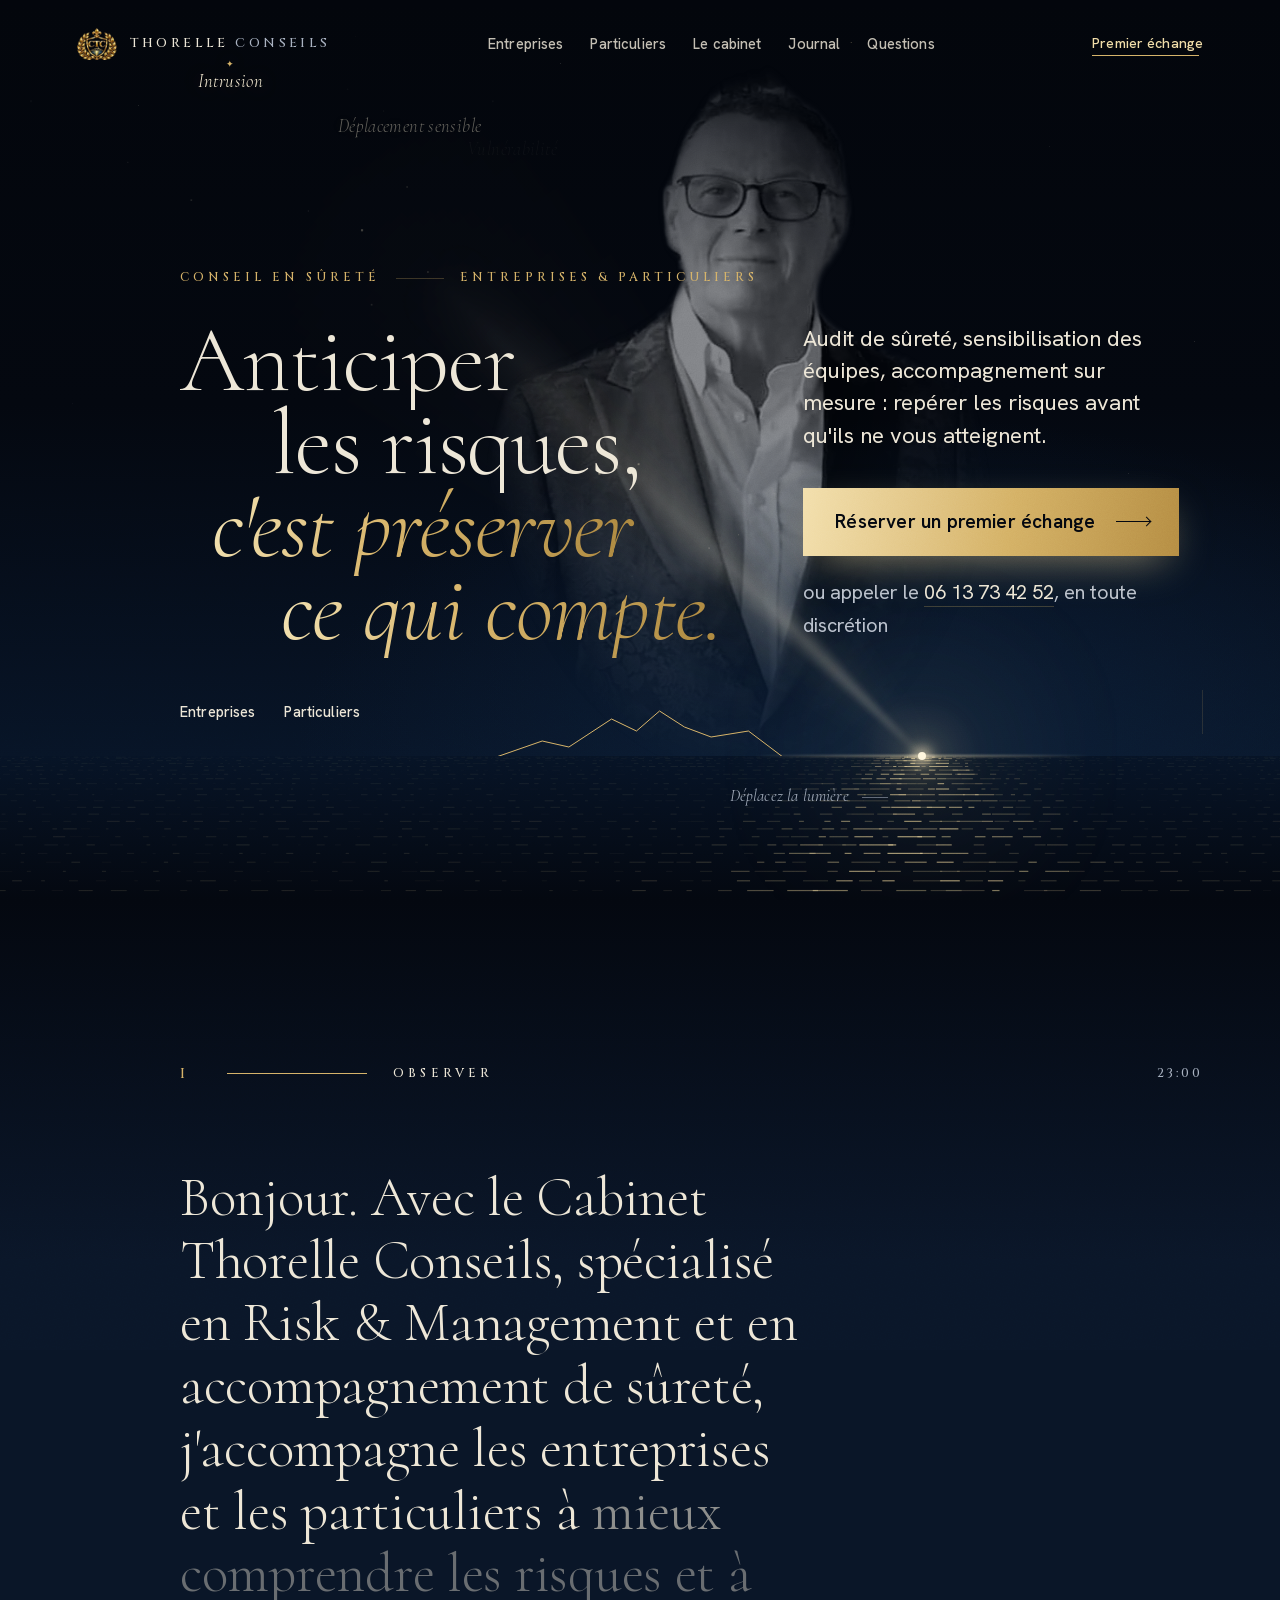
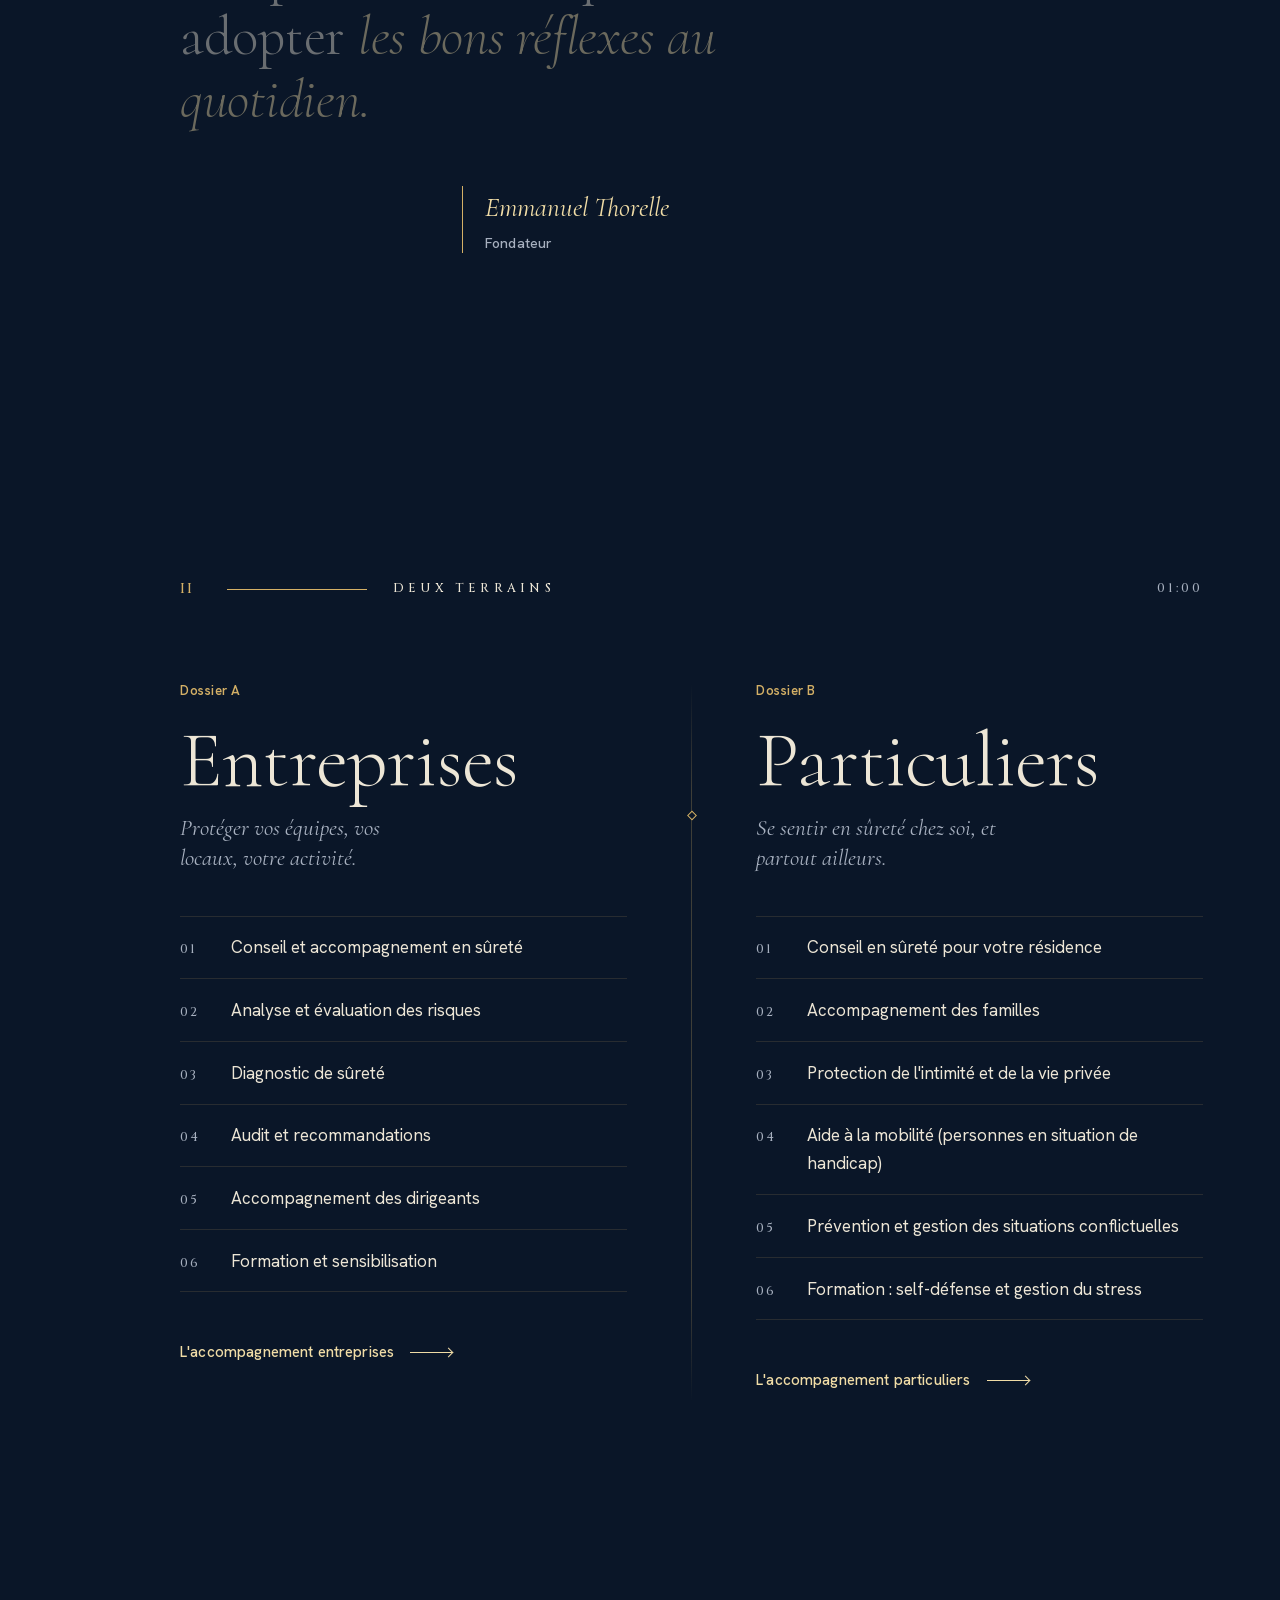
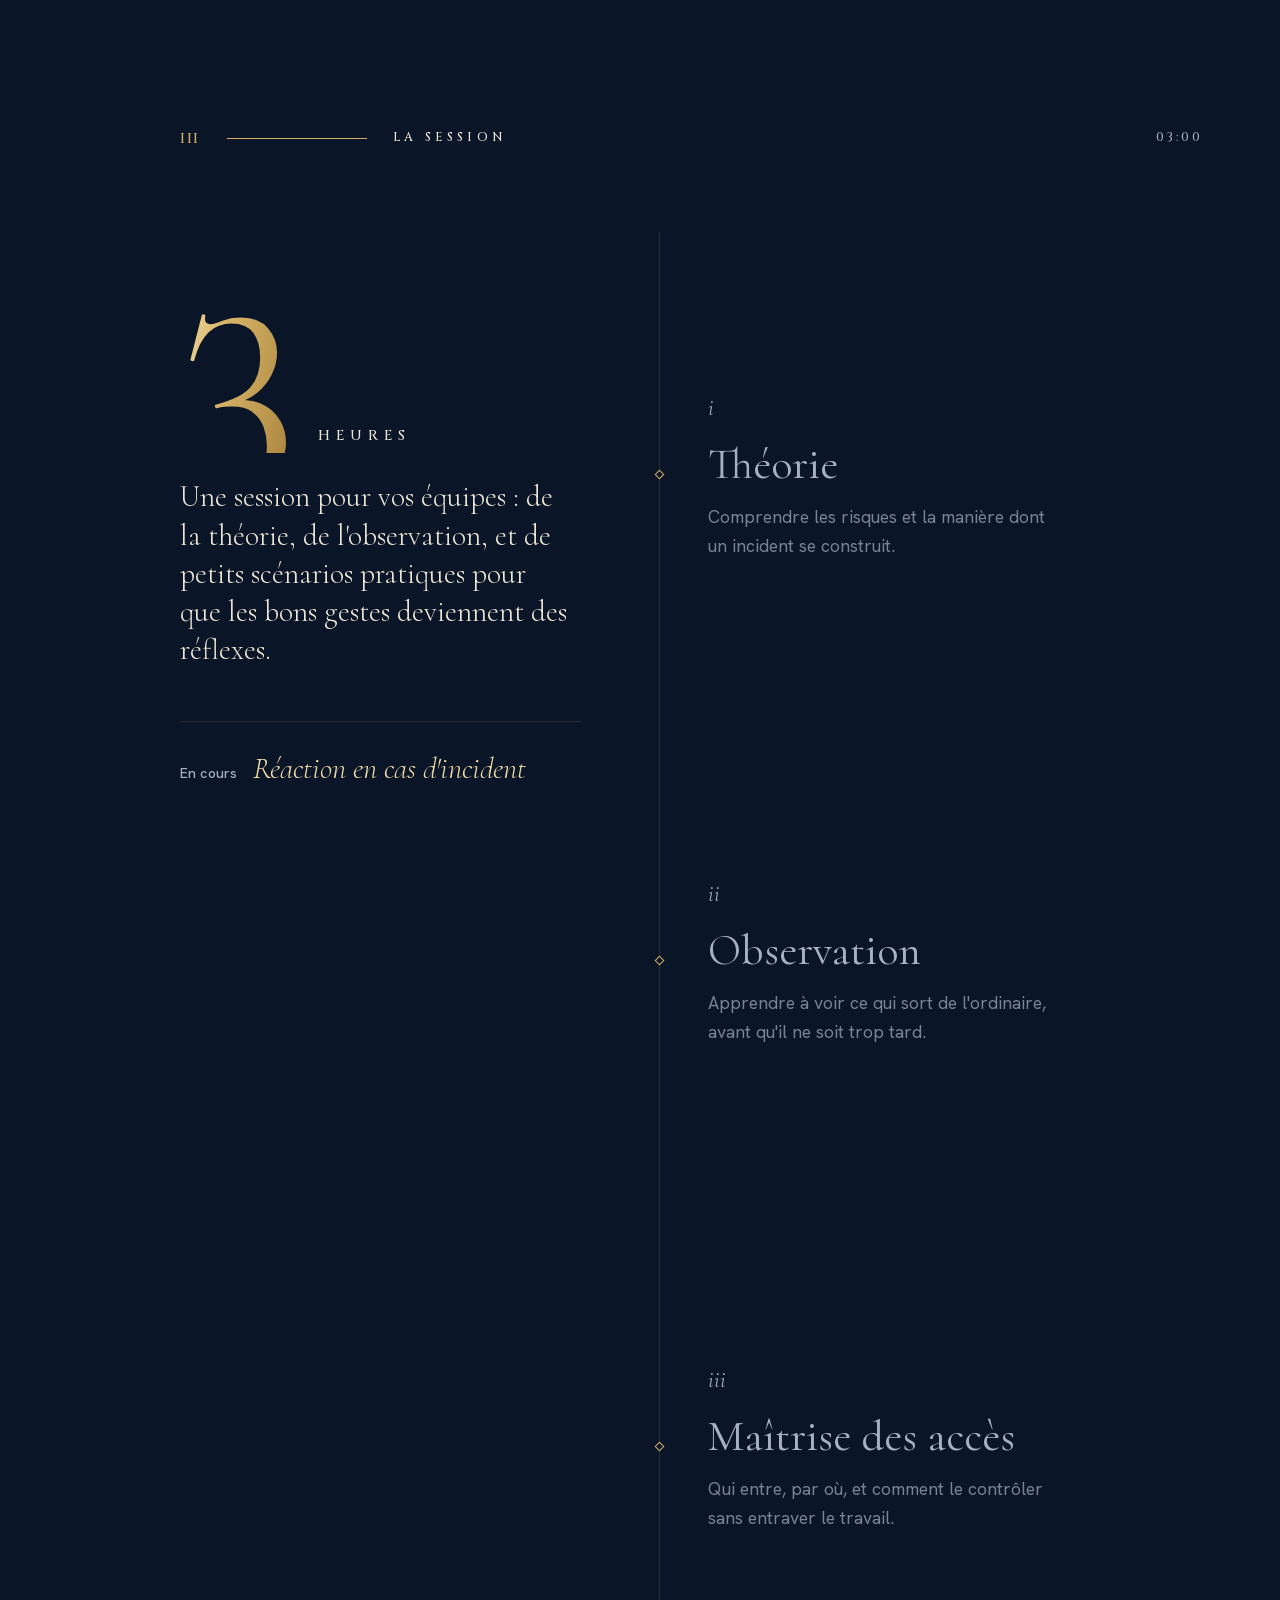
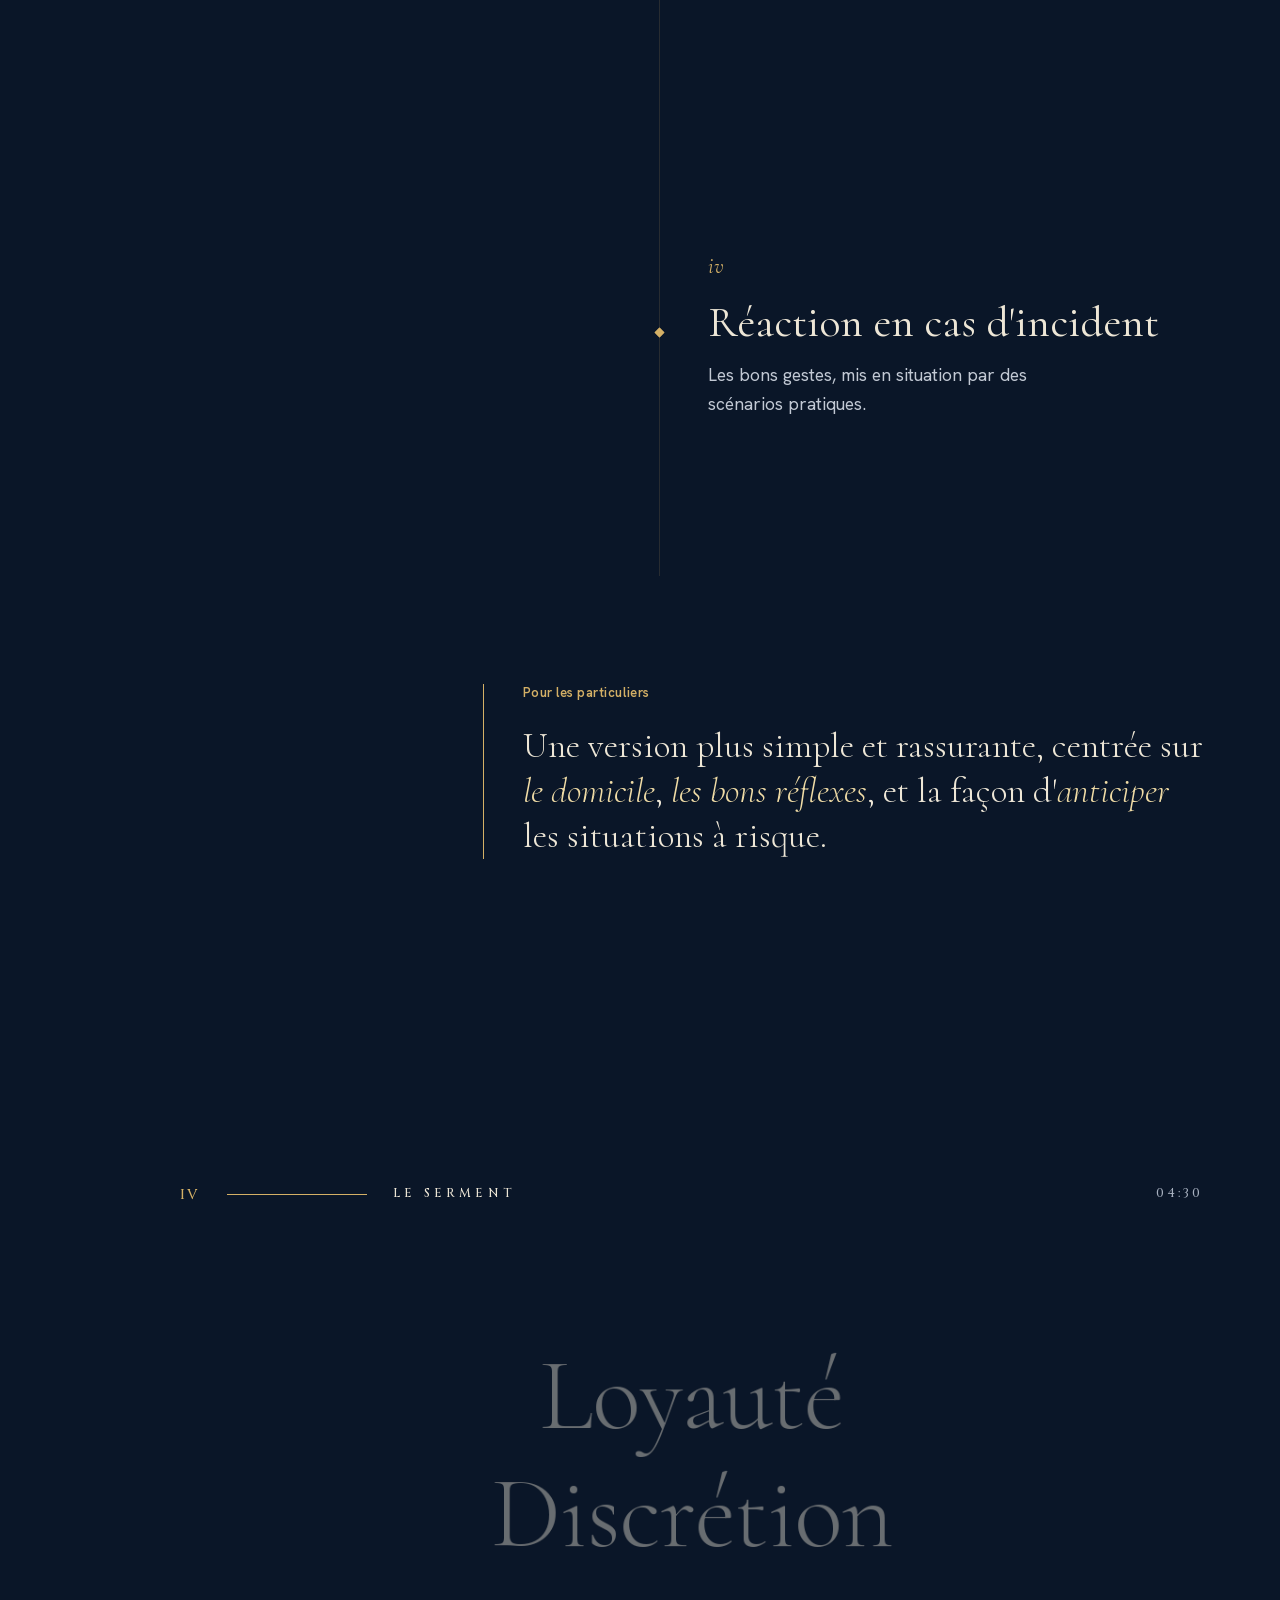
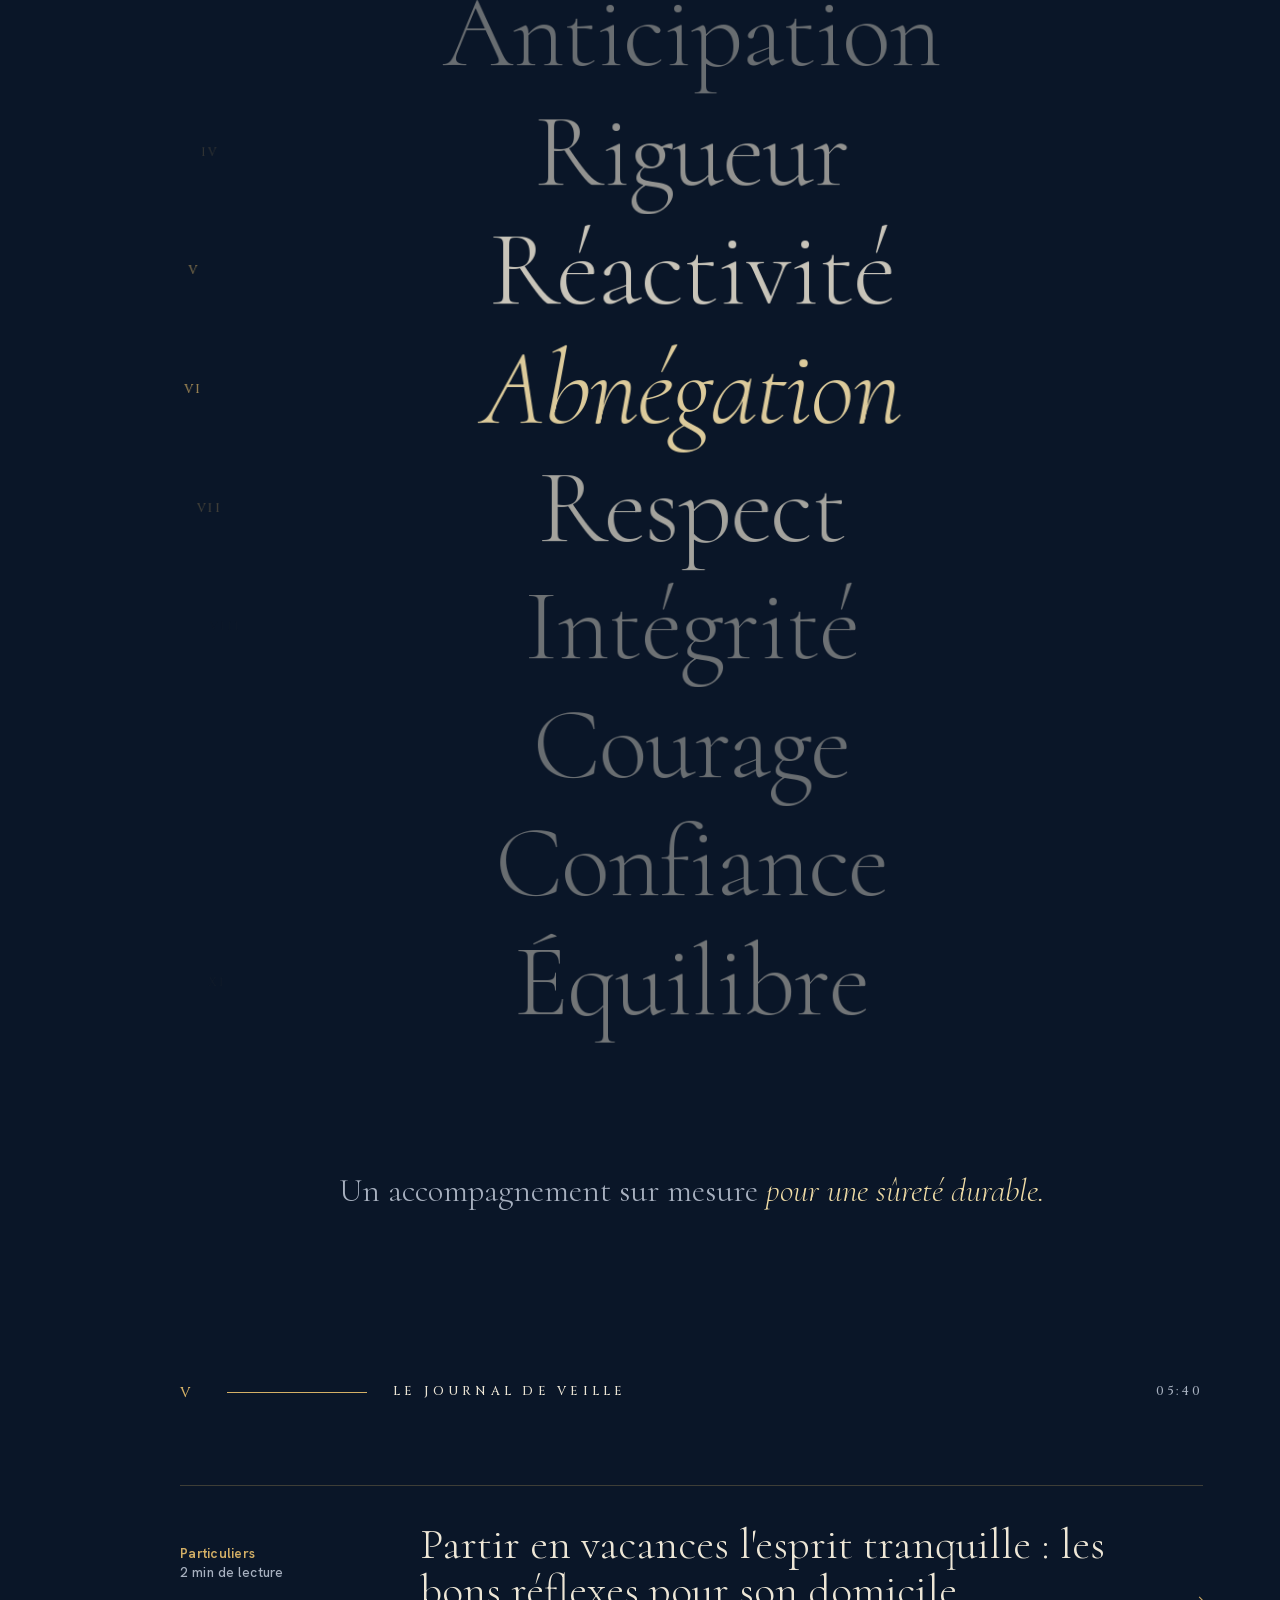
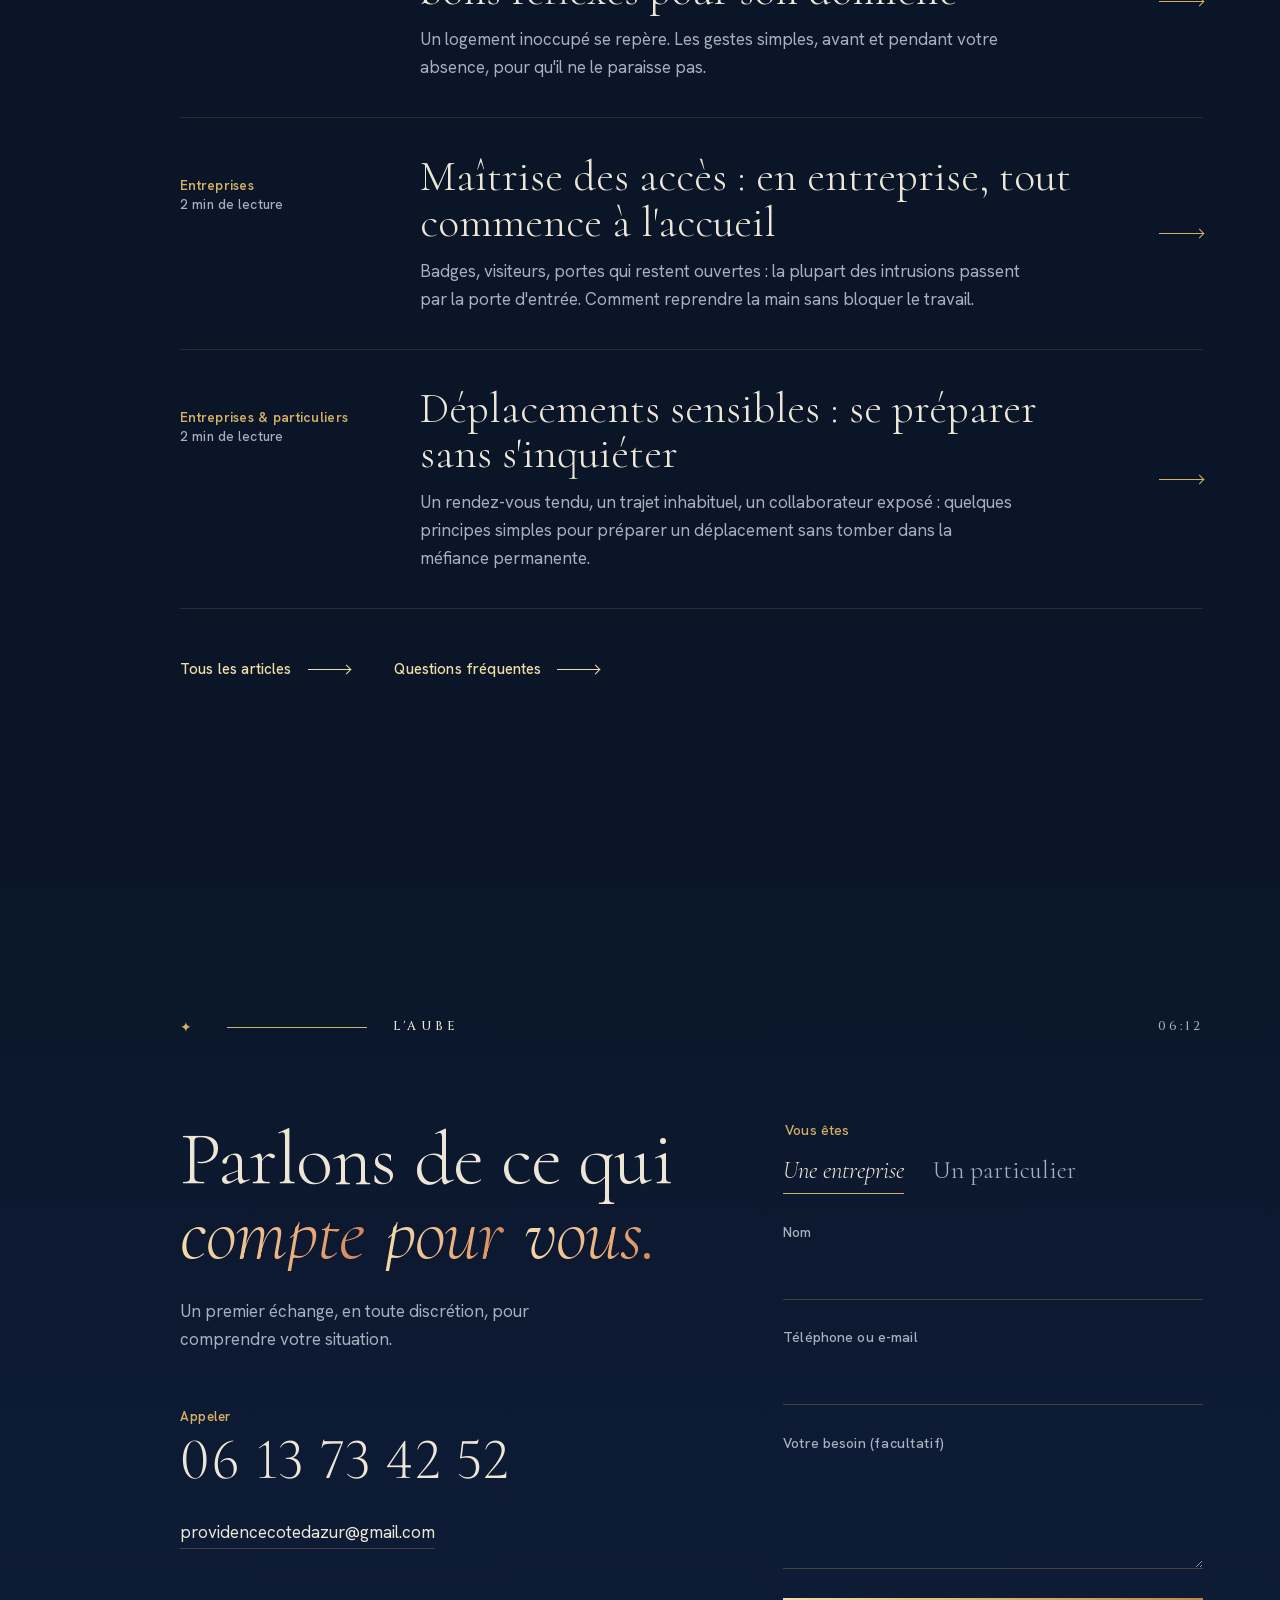
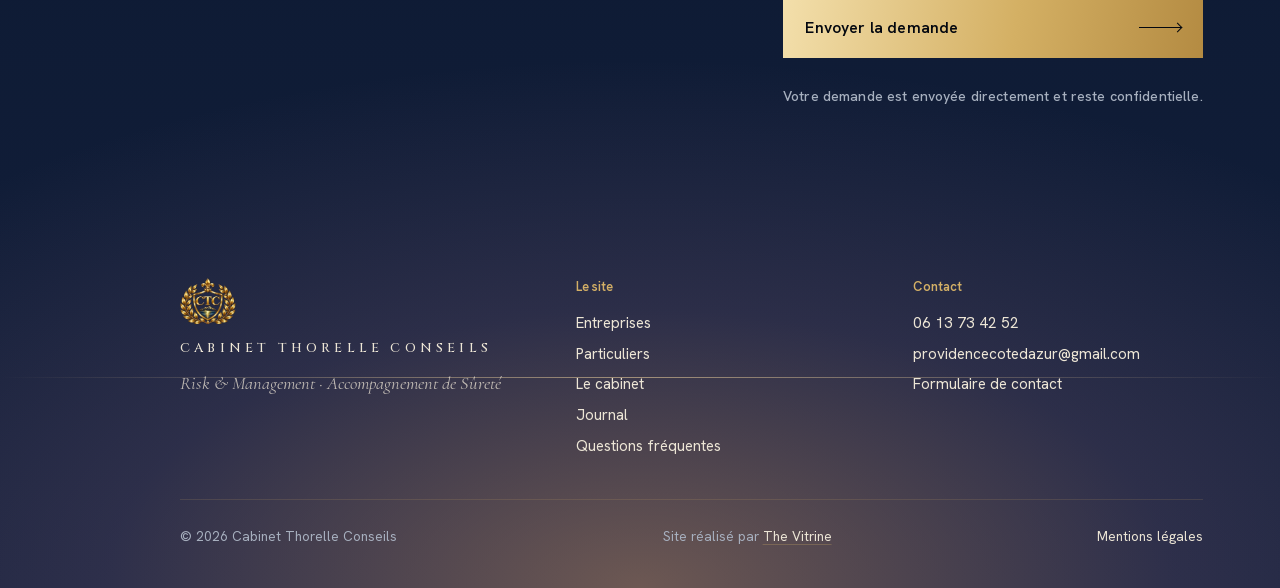
==== index.html @ 7ef36f6e "security(contact): origin check, signed time token, rate limits, stricter validation Co-Authored-By:" ====
<!doctype html>
<html lang="fr">
<head>
  <meta charset="utf-8">
  <meta name="viewport" content="width=device-width, initial-scale=1, viewport-fit=cover">
  <title>Conseil en sûreté et gestion des risques — Cabinet Thorelle</title>
  <meta name="description" content="Audit de sûreté, sensibilisation des équipes, déplacements sensibles : le Cabinet Thorelle accompagne entreprises et particuliers. Premier échange confidentiel.">
  <meta name="theme-color" content="#03070f">
  <link rel="canonical" href="https://www.thorellesurete.fr/">
  <meta property="og:url" content="https://www.thorellesurete.fr/">
  <meta property="og:type" content="website">
  <meta property="og:title" content="Cabinet Thorelle Conseils — Risk & Management">
  <meta property="og:description" content="Anticiper les risques, c'est préserver ce qui compte. Accompagnement de sûreté pour les entreprises et les particuliers.">
  <meta property="og:image" content="https://www.thorellesurete.fr/assets/og-card.jpg?v=2">
  <meta property="og:image:width" content="1200">
  <meta property="og:image:height" content="630">
  <meta name="twitter:card" content="summary_large_image">
  <meta property="og:locale" content="fr_FR">
  <link rel="icon" type="image/png" href="/assets/favicon-64.png?v=2">
  <link rel="apple-touch-icon" href="/assets/apple-touch-icon.png?v=2">
  <link rel="preload" href="/assets/portrait-emmanuel.webp?v=2" as="image" type="image/webp" fetchpriority="high">
  <link rel="preload" href="/fonts/cormorant.woff2" as="font" type="font/woff2" crossorigin>
  <link rel="preload" href="/fonts/cormorant-italic.woff2" as="font" type="font/woff2" crossorigin>
  <link rel="preload" href="/fonts/hanken-grotesk.woff2" as="font" type="font/woff2" crossorigin>
  <link rel="stylesheet" href="/styles.css?v=20261107i">
  <script>document.documentElement.classList.add('js');</script>
  <script type="application/ld+json">{"@context":"https://schema.org","@type":"ProfessionalService","name":"Cabinet Thorelle Conseils","description":"Risk & Management, accompagnement de sûreté pour les entreprises et les particuliers.","url":"https://www.thorellesurete.fr/","telephone":"+33613734252","email":"providencecotedazur@gmail.com","image":"https://www.thorellesurete.fr/assets/og-card.jpg?v=2","logo":"https://www.thorellesurete.fr/assets/crest.png","founder":{"@type":"Person","name":"Emmanuel Thorelle"}}</script>
</head>
<body>
  <a class="skip" href="#contenu">Aller au contenu</a>
  <div class="grain" aria-hidden="true"></div>
  <div class="dawn-sky" aria-hidden="true"></div>

  <!-- Instruments -->
  <header class="bridge">
    <a class="mark" href="#prologue" aria-label="Cabinet Thorelle Conseils, retour au début">
      <img src="/assets/crest-96.webp?v=2" alt="" width="40" height="33">
      <span class="mark-name">Thorelle <i>Conseils</i></span>
    </a>
    <nav class="topnav" aria-label="Navigation"><a href="/entreprises/">Entreprises</a><a href="/particuliers/">Particuliers</a><a href="/cabinet/">Le cabinet</a><a href="/journal/">Journal</a><a href="/questions/">Questions</a></nav>
    <div class="bridge-right">
      <p class="clock" aria-hidden="true"><span class="clock-label">Veille</span> <span class="clock-time" id="clock">21:47</span></p>
      <a class="bridge-cta" href="#aube">Premier échange</a>
      <button class="menu-btn" type="button" aria-expanded="false" aria-controls="menu"><span class="menu-lines" aria-hidden="true"><i></i><i></i></span><span class="menu-label">Menu</span></button>
    </div>
  </header>

  <nav class="menu" id="menu" aria-label="Menu principal" aria-hidden="true">
    <ol class="menu-list">
      <li><a href="/" aria-current="page"><span>I</span>Accueil</a></li>
      <li><a href="/entreprises/"><span>II</span>Entreprises</a></li>
      <li><a href="/particuliers/"><span>III</span>Particuliers</a></li>
      <li><a href="/cabinet/"><span>IV</span>Le cabinet</a></li>
      <li><a href="/journal/"><span>V</span>Journal</a></li>
      <li><a href="/questions/"><span>VI</span>Questions</a></li>
      <li><a href="/contact/"><span>✦</span>Contact</a></li>
    </ol>
    <div class="menu-foot">
      <a class="phone" href="tel:+33613734252"><span class="phone-label">Appeler</span><span class="phone-number">06&nbsp;13&nbsp;73&nbsp;42&nbsp;52</span></a>
      <a href="mailto:providencecotedazur@gmail.com">providencecotedazur@gmail.com</a>
      <p>Anticiper les risques, c'est préserver ce qui compte.</p>
    </div>
  </nav>

  <nav class="rail" aria-label="Chapitres">
    <ol>
      <li><a href="#observer" data-chapter="observer"><span class="rn">I</span><span class="rl">Observer</span></a></li>
      <li><a href="#terrains" data-chapter="terrains"><span class="rn">II</span><span class="rl">Deux terrains</span></a></li>
      <li><a href="#session" data-chapter="session"><span class="rn">III</span><span class="rl">La session</span></a></li>
      <li><a href="#serment" data-chapter="serment"><span class="rn">IV</span><span class="rl">Le serment</span></a></li>
      <li><a href="#journal" data-chapter="journal"><span class="rn">V</span><span class="rl">Le journal</span></a></li>
      <li><a href="#aube" data-chapter="aube"><span class="rn">✦</span><span class="rl">L'aube</span></a></li>
    </ol>
  </nav>

  <main id="contenu">

    <!-- PROLOGUE : LE PHARE -->
    <section class="prologue" id="prologue" aria-labelledby="motto">
      <div class="sky" aria-hidden="true">
        <div class="stars"></div>
        <div class="keeper" id="keeper"><img src="/assets/portrait-emmanuel.webp?v=2" alt="" width="535" height="1074" fetchpriority="high" decoding="async"></div>
        <div class="beam" id="beam"><div class="beam-haze"></div><div class="beam-core"></div></div>
        <canvas class="dust" id="dust"></canvas>
        <ul class="risks" id="risks">
          <li style="--x:64%;--y:8%;--mx:46%;--my:9.6%">Imprévu</li>
          <li style="--x:18%;--y:9%;--mx:12%;--my:10.2%">Intrusion</li>
          <li style="--x:69%;--y:32%;--mx:78%;--my:11.4%">Conflit</li>
          <li style="--x:61%;--y:19%">Vie privée</li>
          <li style="--x:47%;--y:7%">Incident</li>
          <li style="--x:32%;--y:14%">Déplacement sensible</li>
          <li style="--x:56%;--y:15%">Accès</li>
          <li style="--x:40%;--y:16.5%">Vulnérabilité</li>
        </ul>
      </div>

      <div class="lamp" id="lamp" aria-hidden="true">
        <span class="lamp-flare"></span>
        <span class="lamp-core"></span>
        <span class="hint">Déplacez la lumière</span>
      </div>

      <div class="prologue-inner">
        <p class="kicker" data-hero><span>Conseil en sûreté</span><span class="kicker-sep"></span><span>Entreprises &amp; particuliers</span></p>
        <div class="hero-grid">
          <h1 id="motto" class="motto">
            <span class="line"><span>Anticiper</span></span>
            <span class="line"><span>les risques,</span></span>
            <span class="line line-gold"><span><em>c'est préserver</em></span></span>
            <span class="line line-gold"><span><em>ce qui compte.</em></span></span>
          </h1>
          <div class="hero-side">
            <p class="hero-sub" data-hero>Audit de sûreté, sensibilisation des équipes, accompagnement sur mesure&nbsp;: repérer les risques avant qu'ils ne vous atteignent.</p>
            <div class="hero-actions" data-hero>
              <a class="cta" id="hero-cta" href="#aube"><span>Réserver un premier échange</span><i aria-hidden="true"></i></a>
              <a class="cta-alt" href="tel:+33613734252">ou appeler le <span>06&nbsp;13&nbsp;73&nbsp;42&nbsp;52</span>, en toute discrétion</a>
            </div>
                      </div>
        </div>
      </div>

      <div class="prologue-bar" data-hero>
        <nav class="quick" aria-label="Accès rapide">
          <a href="#entreprises">Entreprises</a>
          <a href="#particuliers">Particuliers</a>
        </nav>
        <a class="scroll-cue" href="#observer"><span>Commencer la veille</span><i aria-hidden="true"></i></a>
      </div>

      <div class="horizon" aria-hidden="true">
        <svg class="ridge" viewBox="0 0 1440 60" preserveAspectRatio="none">
          <path d="M0 59.5 H560 L610 44 L640 50 L688 22 L716 34 L742 14 L770 30 L800 40 L842 34 L880 59.5 H1440" />
        </svg>
        <canvas class="sea" id="sea"></canvas>
      </div>
    </section>

    <!-- I. OBSERVER -->
    <section class="chapter observer" id="observer" data-chapter="observer" aria-labelledby="h-observer">
      <header class="chapter-head">
        <span class="chapter-num">I</span>
        <span class="chapter-rule" data-draw></span>
        <h2 id="h-observer" class="chapter-label">Observer</h2>
        <span class="chapter-hour">23:00</span>
      </header>

      <div class="observer-body">
        <p class="manifesto" data-scrub>Bonjour. Avec le Cabinet Thorelle Conseils, spécialisé en Risk &amp; Management et en accompagnement de sûreté, j'accompagne les entreprises et les particuliers à mieux comprendre les risques et à adopter <em>les bons réflexes au quotidien.</em></p>
        <p class="signature" data-reveal>
          <span class="sig-name">Emmanuel Thorelle</span>
          <span class="sig-role">Fondateur</span>
        </p>
      </div>
    </section>

    <!-- II. DEUX TERRAINS -->
    <section class="chapter terrains" id="terrains" data-chapter="terrains" aria-labelledby="h-terrains">
      <header class="chapter-head">
        <span class="chapter-num">II</span>
        <span class="chapter-rule" data-draw></span>
        <h2 id="h-terrains" class="chapter-label">Deux terrains</h2>
        <span class="chapter-hour">01:00</span>
      </header>

      <div class="dossiers" data-stagger>
        <article class="dossier" id="entreprises" data-reveal>
          <p class="dossier-tag">Dossier A</p>
          <h3 class="dossier-title">Entreprises</h3>
          <p class="dossier-lede">Protéger vos équipes, vos locaux, votre activité.</p>
          <ol class="index">
            <li><span>01</span>Conseil et accompagnement en sûreté</li>
            <li><span>02</span>Analyse et évaluation des risques</li>
            <li><span>03</span>Diagnostic de sûreté</li>
            <li><span>04</span>Audit et recommandations</li>
            <li><span>05</span>Accompagnement des dirigeants</li>
            <li><span>06</span>Formation et sensibilisation</li>
          </ol>
          <a class="link-line" href="/entreprises/">L'accompagnement entreprises <i aria-hidden="true"></i></a>
        </article>

        <div class="dossiers-divider" aria-hidden="true"><span></span></div>

        <article class="dossier" id="particuliers" data-reveal>
          <p class="dossier-tag">Dossier B</p>
          <h3 class="dossier-title">Particuliers</h3>
          <p class="dossier-lede">Se sentir en sûreté chez soi, et partout ailleurs.</p>
          <ol class="index">
            <li><span>01</span>Conseil en sûreté pour votre résidence</li>
            <li><span>02</span>Accompagnement des familles</li>
            <li><span>03</span>Protection de l'intimité et de la vie privée</li>
            <li><span>04</span>Aide à la mobilité (personnes en situation de handicap)</li>
            <li><span>05</span>Prévention et gestion des situations conflictuelles</li>
            <li><span>06</span>Formation : self-défense et gestion du stress</li>
          </ol>
          <a class="link-line" href="/particuliers/">L'accompagnement particuliers <i aria-hidden="true"></i></a>
        </article>
      </div>
    </section>

    <!-- III. LA SESSION -->
    <section class="chapter session" id="session" data-chapter="session" aria-labelledby="h-session">
      <header class="chapter-head">
        <span class="chapter-num">III</span>
        <span class="chapter-rule" data-draw></span>
        <h2 id="h-session" class="chapter-label">La session</h2>
        <span class="chapter-hour">03:00</span>
      </header>

      <div class="session-intro">
        <p class="session-big" data-reveal><span class="three">3</span><span class="three-unit">heures</span></p>
        <p class="session-text" data-reveal>Une session pour vos équipes&nbsp;: de la théorie, de l'observation, et de petits scénarios pratiques pour que les bons gestes deviennent des réflexes.</p>
        <p class="session-now" aria-hidden="true"><span>En cours</span><b>Théorie</b></p>
      </div>

      <ol class="score" data-stagger aria-label="Déroulé de la session entreprise">
        <li data-reveal>
          <span class="score-mark">i</span>
          <h3>Théorie</h3>
          <p>Comprendre les risques et la manière dont un incident se construit.</p>
        </li>
        <li data-reveal>
          <span class="score-mark">ii</span>
          <h3>Observation</h3>
          <p>Apprendre à voir ce qui sort de l'ordinaire, avant qu'il ne soit trop tard.</p>
        </li>
        <li data-reveal>
          <span class="score-mark">iii</span>
          <h3>Maîtrise des accès</h3>
          <p>Qui entre, par où, et comment le contrôler sans entraver le travail.</p>
        </li>
        <li data-reveal>
          <span class="score-mark">iv</span>
          <h3>Réaction en cas d'incident</h3>
          <p>Les bons gestes, mis en situation par des scénarios pratiques.</p>
        </li>
      </ol>

      <div class="session-private" data-reveal>
        <p class="dossier-tag">Pour les particuliers</p>
        <p class="private-text">Une version plus simple et rassurante, centrée sur <em>le domicile</em>, <em>les bons réflexes</em>, et la façon d'<em>anticiper</em> les situations à risque.</p>
      </div>
    </section>

    <!-- IV. LE SERMENT -->
    <section class="chapter serment" id="serment" data-chapter="serment" aria-labelledby="h-serment">
      <header class="chapter-head">
        <span class="chapter-num">IV</span>
        <span class="chapter-rule" data-draw></span>
        <h2 id="h-serment" class="chapter-label">Le serment</h2>
        <span class="chapter-hour">04:30</span>
      </header>

      <ol class="litany" aria-label="Nos valeurs">
        <li><span class="ln">I</span>Loyauté</li>
        <li><span class="ln">II</span>Discrétion</li>
        <li><span class="ln">III</span>Anticipation</li>
        <li><span class="ln">IV</span>Rigueur</li>
        <li><span class="ln">V</span>Réactivité</li>
        <li><span class="ln">VI</span>Abnégation</li>
        <li><span class="ln">VII</span>Respect</li>
        <li><span class="ln">VIII</span>Intégrité</li>
        <li><span class="ln">IX</span>Courage</li>
        <li><span class="ln">X</span>Confiance</li>
        <li><span class="ln">XI</span>Équilibre</li>
      </ol>
      <p class="litany-close" data-reveal>Un accompagnement sur mesure <em>pour une sûreté durable.</em></p>
    </section>

    <!-- JOURNAL -->
    <section class="teaser" id="journal" data-chapter="journal" aria-labelledby="h-journal">
      <header class="chapter-head">
        <span class="chapter-num">V</span>
        <span class="chapter-rule" data-draw></span>
        <h2 id="h-journal" class="chapter-label">Le journal de veille</h2>
        <span class="chapter-hour">05:40</span>
      </header>
      <ol class="post-list" data-stagger>
        <li data-reveal>
          <a class="post-link" href="/journal/partir-en-vacances-l-esprit-tranquille/">
            <p class="post-meta"><b>Particuliers</b>2 min de lecture</p>
            <div><h3>Partir en vacances l'esprit tranquille : les bons réflexes pour son domicile</h3><p>Un logement inoccupé se repère. Les gestes simples, avant et pendant votre absence, pour qu'il ne le paraisse pas.</p></div>
            <span class="arrow" aria-hidden="true"></span>
          </a>
        </li>
        <li data-reveal>
          <a class="post-link" href="/journal/maitrise-des-acces-tout-commence-a-l-accueil/">
            <p class="post-meta"><b>Entreprises</b>2 min de lecture</p>
            <div><h3>Maîtrise des accès : en entreprise, tout commence à l'accueil</h3><p>Badges, visiteurs, portes qui restent ouvertes : la plupart des intrusions passent par la porte d'entrée. Comment reprendre la main sans bloquer le travail.</p></div>
            <span class="arrow" aria-hidden="true"></span>
          </a>
        </li>
        <li data-reveal>
          <a class="post-link" href="/journal/deplacements-sensibles-preparer-sans-s-inquieter/">
            <p class="post-meta"><b>Entreprises & particuliers</b>2 min de lecture</p>
            <div><h3>Déplacements sensibles : se préparer sans s'inquiéter</h3><p>Un rendez-vous tendu, un trajet inhabituel, un collaborateur exposé : quelques principes simples pour préparer un déplacement sans tomber dans la méfiance permanente.</p></div>
            <span class="arrow" aria-hidden="true"></span>
          </a>
        </li>
      </ol>
      <p class="teaser-foot" data-reveal><a class="link-line" href="/journal/">Tous les articles <i aria-hidden="true"></i></a><a class="link-line" href="/questions/">Questions fréquentes <i aria-hidden="true"></i></a></p>
    </section>

    <!-- EPILOGUE : L'AUBE -->
    <section class="aube" id="aube" data-chapter="aube" aria-labelledby="h-aube">
      <div class="aube-inner">
        <header class="chapter-head chapter-head-light">
          <span class="chapter-num">✦</span>
          <span class="chapter-rule" data-draw></span>
          <p class="chapter-label">L'aube</p>
          <span class="chapter-hour">06:12</span>
        </header>

        <div class="aube-grid">
          <div class="aube-copy">
            <h2 id="h-aube" class="aube-title" data-split>Parlons de ce qui <em>compte pour vous.</em></h2>
            <p class="aube-text" data-reveal>Un premier échange, en toute discrétion, pour comprendre votre situation.</p>
            <a class="phone" href="tel:+33613734252" data-reveal>
              <span class="phone-label">Appeler</span>
              <span class="phone-number">06 13 73 42 52</span>
            </a>
            <a class="mail" href="mailto:providencecotedazur@gmail.com" data-reveal>providencecotedazur@gmail.com</a>
          </div>

          <form class="ledger" id="contact-form" novalidate data-reveal>
            <fieldset class="ledger-profil">
              <legend>Vous êtes</legend>
              <label><input type="radio" name="profil" value="Entreprise" checked><span>Une entreprise</span></label>
              <label><input type="radio" name="profil" value="Particulier"><span>Un particulier</span></label>
            </fieldset>
            <label class="ledger-field">
              <span>Nom</span>
              <input name="nom" type="text" autocomplete="name" maxlength="120" required>
            </label>
            <label class="ledger-field">
              <span>Téléphone ou e-mail</span>
              <input name="coord" type="text" autocomplete="email" maxlength="200" required>
            </label>
            <label class="ledger-field">
              <span>Votre besoin <em>(facultatif)</em></span>
              <textarea name="message" rows="3" maxlength="5000"></textarea>
            </label>
            <label class="hp" aria-hidden="true">Laisser vide <input name="site" type="text" tabindex="-1" autocomplete="off" maxlength="200"></label>
            <p class="form-error" role="alert" hidden>Merci d'indiquer votre nom et un moyen de vous recontacter.</p>
            <button class="ledger-submit" type="submit"><span>Envoyer la demande</span><i aria-hidden="true"></i></button>
            <p class="form-note">Votre demande est envoyée directement et reste confidentielle.</p>
          </form>
        </div>
      </div>

      <footer class="site-foot">
        <div class="foot-brand">
          <img src="/assets/crest-160.webp?v=2" alt="" width="56" height="46" loading="lazy" decoding="async">
          <p class="colophon-name">Cabinet Thorelle Conseils</p>
          <p class="colophon-sub">Risk &amp; Management · Accompagnement de Sûreté</p>
        </div>
        <nav aria-label="Pages">
          <p class="foot-title">Le site</p>
          <ul>
            <li><a href="/entreprises/">Entreprises</a></li>
            <li><a href="/particuliers/">Particuliers</a></li>
            <li><a href="/cabinet/">Le cabinet</a></li>
            <li><a href="/journal/">Journal</a></li>
            <li><a href="/questions/">Questions fréquentes</a></li>
          </ul>
        </nav>
        <div>
          <p class="foot-title">Contact</p>
          <ul>
            <li><a href="tel:+33613734252">06&nbsp;13&nbsp;73&nbsp;42&nbsp;52</a></li>
            <li><a href="mailto:providencecotedazur@gmail.com">providencecotedazur@gmail.com</a></li>
            <li><a href="/contact/">Formulaire de contact</a></li>
          </ul>
        </div>
        <div class="foot-legal">
          <p>© <span id="year">2026</span> Cabinet Thorelle Conseils</p>
          <p>Site réalisé par <a href="https://thevitrine.fr/" target="_blank" rel="noopener">The Vitrine</a></p>
          <a href="/mentions-legales/">Mentions légales</a>
        </div>
      </footer>
    </section>
  </main>
  <nav class="dock" aria-label="Contact rapide">
    <a class="dock-call" href="tel:+33613734252"><svg aria-hidden="true" viewBox="0 0 24 24" width="18" height="18"><path fill="currentColor" d="M6.6 10.8a15.1 15.1 0 0 0 6.6 6.6l2.2-2.2c.3-.3.7-.4 1-.2 1.1.4 2.3.6 3.6.6.6 0 1 .4 1 1V20c0 .6-.4 1-1 1A17 17 0 0 1 3 4c0-.6.4-1 1-1h3.5c.6 0 1 .4 1 1 0 1.3.2 2.5.6 3.6.1.3 0 .7-.2 1l-2.3 2.2Z"/></svg>Appeler</a>
    <a class="dock-cta" href="#aube">Premier échange</a>
  </nav>

  <script src="/script.js?v=20261107i" defer></script>
</body>
</html>
---- styles.css ----
/* Self-hosted fonts (SIL Open Font License), latin subset */
@font-face { font-family: "Cinzel"; font-style: normal; font-weight: 500 600; font-display: swap; src: url("/fonts/cinzel.woff2") format("woff2"); unicode-range: U+0000-00FF, U+0131, U+0152-0153, U+02BB-02BC, U+02C6, U+02DA, U+02DC, U+0304, U+0308, U+0329, U+2000-206F, U+20AC, U+2122, U+2191, U+2193, U+2212, U+2215, U+FEFF, U+FFFD; }
@font-face { font-family: "Cormorant"; font-style: normal; font-weight: 300 400; font-display: swap; src: url("/fonts/cormorant.woff2") format("woff2"); unicode-range: U+0000-00FF, U+0131, U+0152-0153, U+02BB-02BC, U+02C6, U+02DA, U+02DC, U+0304, U+0308, U+0329, U+2000-206F, U+20AC, U+2122, U+2191, U+2193, U+2212, U+2215, U+FEFF, U+FFFD; }
@font-face { font-family: "Cormorant"; font-style: italic; font-weight: 300 400; font-display: swap; src: url("/fonts/cormorant-italic.woff2") format("woff2"); unicode-range: U+0000-00FF, U+0131, U+0152-0153, U+02BB-02BC, U+02C6, U+02DA, U+02DC, U+0304, U+0308, U+0329, U+2000-206F, U+20AC, U+2122, U+2191, U+2193, U+2212, U+2215, U+FEFF, U+FFFD; }
@font-face { font-family: "Hanken Grotesk"; font-style: normal; font-weight: 400 600; font-display: swap; src: url("/fonts/hanken-grotesk.woff2") format("woff2"); unicode-range: U+0000-00FF, U+0131, U+0152-0153, U+02BB-02BC, U+02C6, U+02DA, U+02DC, U+0304, U+0308, U+0329, U+2000-206F, U+20AC, U+2122, U+2191, U+2193, U+2212, U+2215, U+FEFF, U+FFFD; }

/* =========================================================
   LA VEILLE — Cabinet Thorelle Conseils
   One night of watch over the coast, from dusk to dawn.
   See docs/DIRECTION-CREATIVE.md
   ========================================================= */

:root {
  --nuit: #03070f;
  --abysse: #06111f;
  --marine: #0c1e36;
  --or: #d4b066;
  --or-pale: #f0dca6;
  --or-deep: #9c7a35;
  --ivoire: #ede6d6;
  --brume: #a7b0bf;
  --surface: #0a1628;           /* content sections: the lit room below the night sky */
  --hair: rgba(212, 176, 102, 0.26);
  --hair-soft: rgba(212, 176, 102, 0.15);
  --gold-text: linear-gradient(100deg, #f3e2b0 0%, #d8b469 40%, #a8823b 100%);
  --gold-fill: linear-gradient(100deg, #f3dfab, #d4b064 55%, #b48b42);
  --dawn-text: linear-gradient(100deg, #f6dfb0, #e9a774 70%, #c9805a);
  --dawn-line: linear-gradient(90deg, transparent, rgba(243, 214, 160, .55), transparent);

  --f-display: "Cormorant", "Cormorant Garamond", Georgia, serif;
  --f-herald: "Cinzel", "Times New Roman", serif;
  --f-body: "Hanken Grotesk", system-ui, -apple-system, sans-serif;

  /* ---- Motion tokens (docs/MOTION-SYSTEM.md) ---- */
  --ease: cubic-bezier(0.16, 1, 0.3, 1);        /* expo-out: arrivals, reveals, hovers */
  --ease-in-out: cubic-bezier(0.65, 0, 0.35, 1); /* sweeps, loops, scroll cues */
  --ease-exit: cubic-bezier(0.7, 0, 0.84, 0);    /* departures: page out, accordion close */
  --ease-soft: cubic-bezier(0.33, 1, 0.68, 1);   /* colour and opacity changes */
  --dur-instant: 120ms;   /* press feedback */
  --dur-quick: 240ms;     /* colour, exits */
  --dur-base: 480ms;      /* UI state: menu, accordion, fields */
  --dur-slow: 900ms;      /* hairlines, hover movement */
  --dur-reveal: 1400ms;   /* scroll reveals */
  --dur-cinematic: 1800ms;/* titles, hero */
  --stagger: 70ms;
  --rise: 28px;

  --gutter: clamp(20px, 6vw, 96px);
  --gutter-left: var(--gutter);
  --chapter-pad: clamp(7rem, 18vh, 13rem);
}
@media (min-width: 1100px) {
  :root { --gutter-left: 180px; }
}

*, *::before, *::after { box-sizing: border-box; }
html { -webkit-text-size-adjust: 100%; scroll-behavior: smooth; scroll-padding-top: 88px; }
body {
  margin: 0;
  background: var(--surface);
  color: var(--ivoire);
  font-family: var(--f-body);
  font-size: 1.0625rem;
  line-height: 1.65;
  -webkit-font-smoothing: antialiased;
  text-rendering: optimizeLegibility;
  overflow-x: hidden;
}
img { display: block; max-width: 100%; height: auto; }
a { color: inherit; }
h1, h2, h3, p { margin: 0; }
ol, ul { margin: 0; padding: 0; list-style: none; }
em { font-style: italic; }
::selection { background: var(--or); color: var(--nuit); }
:focus-visible { outline: 2px solid var(--or-pale); outline-offset: 4px; border-radius: 1px; }

.skip {
  position: fixed; left: 1rem; top: -4rem; z-index: 200;
  background: var(--or); color: var(--nuit); padding: .6rem 1rem; text-decoration: none;
}
.skip:focus { top: 1rem; }

/* ---------- Atmosphere layers ---------- */
.grain {
  position: fixed; inset: -50%; z-index: 100; pointer-events: none;
  opacity: .07; mix-blend-mode: overlay;
  background-image: url("data:image/svg+xml;utf8,<svg xmlns='http://www.w3.org/2000/svg' width='220' height='220'><filter id='n'><feTurbulence type='fractalNoise' baseFrequency='.85' numOctaves='3' stitchTiles='stitch'/><feColorMatrix values='0 0 0 0 1  0 0 0 0 1  0 0 0 0 1  0 0 0 1.2 0'/></filter><rect width='100%' height='100%' filter='url(%23n)'/></svg>");
  animation: grain 1.2s steps(6) infinite;
}
@keyframes grain {
  0% { transform: translate(0, 0); }
  20% { transform: translate(-3%, 2%); }
  40% { transform: translate(2%, -3%); }
  60% { transform: translate(-2%, -1%); }
  80% { transform: translate(3%, 3%); }
  100% { transform: translate(0, 0); }
}

/* The sky warms in the last part of the night (opacity driven by JS) */
.dawn-sky {
  position: fixed; inset: 0; z-index: -1; pointer-events: none;
  opacity: var(--dawn, 0);
  background:
    radial-gradient(ellipse 120% 70% at 50% 110%, rgba(233, 167, 116, .35), rgba(109, 111, 148, .18) 45%, transparent 75%);
}

/* ---------- Bridge (fixed instruments) ---------- */
.bridge {
  position: fixed; top: 0; left: 0; right: 0; z-index: 50;
  display: flex; align-items: center; justify-content: space-between;
  padding: 22px var(--gutter);
  pointer-events: none;
}
.bridge > * { pointer-events: auto; }
.bridge::before {
  content: ""; position: absolute; inset: 0 0 -40px; z-index: -1; pointer-events: none;
  background: linear-gradient(to bottom, rgba(3, 7, 15, .85), rgba(3, 7, 15, 0));
  opacity: var(--bridge-bg, 0); transition: opacity var(--dur-slow);
}
.mark { display: flex; align-items: center; gap: .8rem; text-decoration: none; }
.mark img { width: 40px; }
.mark-name {
  font-family: var(--f-herald); font-weight: 500; font-size: .82rem;
  letter-spacing: .26em; text-transform: uppercase; color: var(--ivoire);
}
.mark-name i { font-style: normal; color: var(--brume); }
.bridge-right { display: flex; align-items: center; gap: clamp(1.2rem, 3vw, 2.6rem); }
.clock {
  font-family: var(--f-herald); font-size: .76rem; letter-spacing: .28em; text-transform: uppercase;
  color: var(--brume); font-variant-numeric: tabular-nums;
}
.clock-time { color: var(--or-pale); letter-spacing: .18em; }
.bridge-cta {
  position: relative; display: inline-flex; align-items: center; min-height: 44px;
  font-family: var(--f-herald); font-size: .78rem; font-weight: 500; letter-spacing: .28em; text-transform: uppercase;
  color: var(--or-pale); text-decoration: none;
}
.bridge-cta::after {
  content: ""; position: absolute; left: 0; right: .28em; bottom: 10px; height: 1px; background: var(--or);
  transform-origin: right; transition: transform var(--dur-slow) var(--ease);
}
.bridge-cta:hover::after { transform: scaleX(.3); }

@media (max-width: 640px) {
  .mark-name { display: none; }
  .clock-label { display: none; }
}

/* ---------- Chapter rail ---------- */
.rail {
  position: fixed; left: 44px; top: 50%; z-index: 40; transform: translateY(-50%);
  display: none;
}
@media (min-width: 1100px) { .rail { display: block; } }
.rail ol { display: grid; gap: 1.1rem; border-left: 1px solid var(--hair-soft); padding-left: 1.1rem; }
.rail a {
  position: relative; display: flex; align-items: baseline; gap: .9rem; text-decoration: none;
  color: var(--brume); transition: color var(--dur-slow);
}
.rail a::before {
  content: ""; position: absolute; left: calc(-1.1rem - 1px); top: -.2rem; bottom: -.2rem; width: 1px;
  background: var(--or); transform: scaleY(0); transition: transform var(--dur-slow) var(--ease);
}
.rn { font-family: var(--f-herald); font-size: .78rem; min-width: 2ch; letter-spacing: .1em; }
.rl {
  font-family: var(--f-herald); font-size: .68rem; letter-spacing: .26em; text-transform: uppercase;
  opacity: 0; transform: translateX(-6px); transition: opacity var(--dur-slow), transform var(--dur-slow) var(--ease);
  white-space: nowrap;
}
.rail a:hover .rl, .rail a:focus-visible .rl { opacity: 1; transform: none; }
.rail a.active, .rail a:hover { color: var(--or-pale); }
.rail a.active::before { transform: scaleY(1); }
.rail.on-prologue { opacity: 0; pointer-events: none; }
.rail { transition: opacity var(--dur-slow); }

/* =========================================================
   PROLOGUE — Le Phare
   The light reveals the risks. See docs/DIRECTION-CREATIVE.md §10
   ========================================================= */
.prologue {
  --lamp-x: 72%;
  --lamp-y: 16vh;              /* lamp height above the bottom = horizon height */
  position: relative; min-height: 100vh; min-height: 100svh;
  display: flex; flex-direction: column; justify-content: flex-end;
  overflow: hidden; isolation: isolate;
  background:
    radial-gradient(ellipse 70% 55% at 72% 85%, rgba(12, 30, 54, .95), transparent 70%),
    linear-gradient(to bottom, #02050b 0%, var(--nuit) 45%, #071426 84%);
}
.sky { position: absolute; inset: 0; z-index: -1; }
.stars {
  position: absolute; inset: -20px -20px 25% -20px; opacity: .55;
  background-image:
    radial-gradient(1px 1px at 12% 18%, rgba(237,230,214,.7), transparent 60%),
    radial-gradient(1px 1px at 27% 42%, rgba(237,230,214,.35), transparent 60%),
    radial-gradient(1px 1px at 44% 12%, rgba(237,230,214,.5), transparent 60%),
    radial-gradient(1px 1px at 58% 33%, rgba(237,230,214,.3), transparent 60%),
    radial-gradient(1.5px 1.5px at 66% 9%, rgba(236,213,155,.6), transparent 60%),
    radial-gradient(1px 1px at 81% 24%, rgba(237,230,214,.45), transparent 60%),
    radial-gradient(1px 1px at 92% 52%, rgba(237,230,214,.3), transparent 60%),
    radial-gradient(1px 1px at 7% 61%, rgba(237,230,214,.3), transparent 60%),
    radial-gradient(1px 1px at 36% 66%, rgba(237,230,214,.25), transparent 60%),
    radial-gradient(1px 1px at 87% 71%, rgba(237,230,214,.25), transparent 60%);
  will-change: transform;
}

/* Volumetric beam: a zero-size pivot on the lamp, rotated by JS */
.beam {
  position: absolute; left: var(--lamp-x); bottom: var(--lamp-y); width: 0; height: 0;
  transform: rotate(-40deg);
  will-change: transform, opacity;
}
.js .beam { opacity: 0; }
.beam-haze, .beam-core {
  position: absolute; left: -130vmax; top: -130vmax; width: 260vmax; height: 260vmax; pointer-events: none;
}
.beam-haze {
  background: conic-gradient(from -15deg at 50% 50%,
    rgba(236,213,155,0) 0deg, rgba(236,213,155,.075) 15deg, rgba(236,213,155,0) 30deg, transparent 360deg);
  -webkit-mask-image: radial-gradient(circle at 50% 50%, #000 0%, rgba(0,0,0,.5) 14%, transparent 36%);
          mask-image: radial-gradient(circle at 50% 50%, #000 0%, rgba(0,0,0,.5) 14%, transparent 36%);
  filter: blur(14px);
}
.beam-core {
  background: conic-gradient(from -5deg at 50% 50%,
    rgba(236,213,155,0) 0deg, rgba(255,240,205,.24) 4deg, rgba(255,246,222,.34) 5deg, rgba(255,240,205,.24) 6deg, rgba(236,213,155,0) 10deg, transparent 360deg);
  -webkit-mask-image: radial-gradient(circle at 50% 50%, #000 0%, rgba(0,0,0,.55) 10%, transparent 30%);
          mask-image: radial-gradient(circle at 50% 50%, #000 0%, rgba(0,0,0,.55) 10%, transparent 30%);
  filter: blur(3px);
}
.dust { position: absolute; inset: 0; width: 100%; height: 100%; }

/* Hidden risks, revealed by the light */
.risks li {
  position: absolute; left: var(--x); top: var(--y); transform: translate(-50%, -50%);
  font-family: var(--f-display); font-style: italic; font-weight: 300;
  font-size: clamp(1.05rem, 1.45vw, 1.45rem); letter-spacing: .02em; white-space: nowrap;
  color: #f6ecd2; text-shadow: 0 0 22px rgba(236, 213, 155, .45);
  opacity: .4;
}
.js .risks li { opacity: 0; }
.risks li::before {
  content: "✦"; position: absolute; left: 50%; top: -.95em; transform: translateX(-50%) scale(.3);
  font-size: .5em; font-style: normal; color: var(--or); opacity: 0;
  transition: opacity var(--dur-slow), transform var(--dur-slow) var(--ease);
}
.risks li.seen::before { opacity: 1; transform: translateX(-50%) scale(1); }

/* The lamp */
.lamp { position: absolute; left: var(--lamp-x); bottom: var(--lamp-y); width: 0; height: 0; z-index: 2; }
.lamp-core {
  position: absolute; left: -4px; top: -4px; width: 8px; height: 8px; border-radius: 50%;
  background: #fff6dc;
  box-shadow: 0 0 14px 4px rgba(255, 236, 190, .9), 0 0 50px 18px rgba(236, 213, 155, .32), 0 0 160px 70px rgba(236, 213, 155, .1);
}
.lamp-flare {
  position: absolute; left: -170px; top: -1px; width: 340px; height: 2px;
  background: linear-gradient(90deg, transparent, rgba(255, 236, 190, .5) 45%, rgba(255, 246, 222, .8) 50%, rgba(255, 236, 190, .5) 55%, transparent);
  filter: blur(.8px);
}
.js .lamp-core { opacity: 0; transform: scale(0); }
.js .lamp-flare { opacity: 0; transform: scaleX(0); }
.js.is-ready .lamp-core { animation: ignite 1.5s .25s forwards; }
.js.is-ready .lamp-flare { animation: flare 1.8s .45s var(--ease) forwards; }
@keyframes ignite {
  0% { opacity: 0; transform: scale(0); }
  14% { opacity: 1; transform: scale(1.6); }
  26% { opacity: .25; transform: scale(.6); }
  38% { opacity: 1; transform: scale(1.25); }
  50% { opacity: .55; transform: scale(.9); }
  100% { opacity: 1; transform: scale(1); }
}
@keyframes flare { to { opacity: 1; transform: scaleX(1); } }

.hint {
  position: absolute; right: 34px; top: 26px; white-space: nowrap; pointer-events: none;
  font-family: var(--f-herald); font-size: .64rem; letter-spacing: .3em; text-transform: uppercase; color: var(--brume);
  opacity: 0; transition: opacity var(--dur-reveal);
}
.hint::after { content: ""; display: inline-block; width: 26px; height: 1px; margin-left: .8rem; vertical-align: middle; background: currentColor; opacity: .6; }
.show-hint .hint { opacity: .9; }
@media (hover: none), (pointer: coarse) { .hint { display: none; } }

/* Copy */
.prologue-inner {
  position: relative; z-index: 3;
  padding: 120px var(--gutter) 0 var(--gutter-left);
  margin-bottom: calc(var(--lamp-y) + 104px);
  transform: translate3d(0, calc(var(--py, 0) * -0.18px), 0);
  opacity: calc(1 - var(--py, 0) / 650);
}
.kicker {
  display: flex; align-items: center; gap: 1rem; flex-wrap: wrap;
  font-family: var(--f-herald); font-size: .74rem; letter-spacing: .32em; text-transform: uppercase;
  color: var(--or); margin-bottom: clamp(1.4rem, 3.5vh, 2.4rem);
}
.kicker-sep { width: 48px; height: 1px; background: var(--hair); }

.hero-grid { display: grid; gap: clamp(2rem, 4vh, 2.8rem); max-width: 1260px; }
@media (min-width: 1260px) {
  .hero-grid { grid-template-columns: minmax(0, 1fr) 400px; align-items: end; gap: 3rem; }
}
@media (min-width: 1440px) {
  .hero-grid { grid-template-columns: minmax(0, 1fr) 470px; }
}

.motto {
  font-family: var(--f-display); font-weight: 300;
  font-size: clamp(2.9rem, min(7.2vw, 12vh), 9rem);
  line-height: .9; letter-spacing: -.012em; color: var(--ivoire);
}
.motto .line { display: block; overflow: hidden; padding-bottom: .07em; margin-bottom: -.07em; }
.motto .line > span { display: inline-block; }
.motto .line:nth-child(2) { padding-left: 1em; }
.motto .line:nth-child(3) { padding-left: .35em; }
.motto .line:nth-child(4) { padding-left: 1.1em; }
.motto em {
  font-style: italic; font-weight: 300; padding-right: .08em;
  background: var(--gold-text); -webkit-background-clip: text; background-clip: text; color: transparent;
}

.hero-sub { color: var(--ivoire); font-size: clamp(1.35rem, 1.75vw, 1.75rem); line-height: 1.45; max-width: 30ch; margin-bottom: 2.2rem; }
.hero-actions { display: grid; justify-items: start; gap: .6rem; }
.cta {
  position: relative; overflow: hidden; isolation: isolate;
  display: inline-flex; align-items: center; gap: 1.3rem; min-height: 58px; padding: 0 1.5rem 0 1.6rem;
  font-family: var(--f-herald); font-size: .72rem; font-weight: 600; letter-spacing: .2em; text-transform: uppercase;
  color: var(--nuit); text-decoration: none; white-space: nowrap;
  background: var(--gold-fill);
  box-shadow: 0 14px 44px -14px rgba(236, 213, 155, .6);
  transition: transform var(--dur-slow) var(--ease), box-shadow var(--dur-slow) var(--ease);
}
.cta::before {
  content: ""; position: absolute; inset: 0; z-index: -1; opacity: 0; transition: opacity var(--dur-base);
  background: radial-gradient(140px circle at var(--sx, 50%) var(--sy, 50%), rgba(255, 255, 255, .7), transparent 65%);
  mix-blend-mode: soft-light;
}
.cta:hover { transform: translateY(-2px); box-shadow: 0 20px 54px -14px rgba(236, 213, 155, .8); }
.cta:hover::before { opacity: 1; }
.cta i { position: relative; width: 34px; height: 1px; background: currentColor; transition: width var(--dur-slow) var(--ease); flex: none; }
.cta i::after {
  content: ""; position: absolute; right: 0; top: -3px; width: 7px; height: 7px;
  border-top: 1px solid currentColor; border-right: 1px solid currentColor; transform: rotate(45deg);
}
.cta:hover i { width: 50px; }
.cta-alt { display: inline-flex; align-items: center; gap: .35em; min-height: 44px; color: var(--brume); text-decoration: none; font-size: .98rem; }
.cta-alt span { color: var(--ivoire); border-bottom: 1px solid var(--hair); padding-bottom: 1px; transition: border-color var(--dur-base), color var(--dur-base); }
.cta-alt:hover span { color: var(--or-pale); border-color: var(--or); }
.reassure { margin-top: .8rem; font-family: var(--f-herald); font-size: .64rem; letter-spacing: .3em; text-transform: uppercase; color: var(--brume); }
.reassure span { color: var(--or); margin-right: .4rem; }

.prologue-bar {
  position: absolute; z-index: 3; left: var(--gutter-left); right: var(--gutter);
  bottom: calc(var(--lamp-y) + 22px);
  display: flex; justify-content: space-between; align-items: flex-end; gap: 1.5rem;
  pointer-events: none;
}
.prologue-bar a { pointer-events: auto; }
.quick { display: flex; gap: 1.8rem; }
.quick a {
  display: inline-flex; align-items: center; min-height: 44px; text-decoration: none;
  font-family: var(--f-herald); font-size: .7rem; letter-spacing: .3em; text-transform: uppercase; color: var(--ivoire);
  background-image: linear-gradient(var(--or), var(--or)); background-size: 0 1px; background-position: 0 75%; background-repeat: no-repeat;
  transition: background-size var(--dur-slow) var(--ease), color var(--dur-base);
}
.quick a:hover { background-size: 100% 1px; color: var(--or-pale); }
.scroll-cue {
  display: inline-flex; align-items: center; gap: 1rem; min-height: 44px; text-decoration: none;
  font-family: var(--f-herald); font-size: .7rem; letter-spacing: .3em; text-transform: uppercase; color: var(--brume);
}
.scroll-cue i { position: relative; width: 1px; height: 44px; background: var(--hair-soft); overflow: hidden; }
.scroll-cue i::after {
  content: ""; position: absolute; left: 0; top: -40%; width: 1px; height: 40%; background: var(--or-pale);
  animation: drip 2.6s var(--ease-in-out) infinite;
}
@keyframes drip { to { top: 100%; } }

.horizon { position: absolute; left: 0; right: 0; bottom: 0; height: var(--lamp-y); z-index: 1; }
.ridge { position: absolute; left: 0; top: -59px; width: 100%; height: 60px; overflow: visible; }
.ridge path {
  fill: none; stroke: var(--or); stroke-width: 1; vector-effect: non-scaling-stroke;
  stroke-dasharray: 2400; stroke-dashoffset: 2400;
}
.js.is-ready .ridge path { animation: draw 3s var(--ease) .6s forwards; }
.ridge path { stroke-dashoffset: 0; }
.js .ridge path { stroke-dashoffset: 2400; }
@keyframes draw { to { stroke-dashoffset: 0; } }
.sea { position: absolute; inset: 0; width: 100%; height: 100%; background: linear-gradient(to bottom, #061325, var(--nuit)); }

@media (max-width: 760px) {
  .prologue { --lamp-x: 80%; --lamp-y: 14vh; }
  .risks li { left: var(--mx, -9999px); top: var(--my, 0); font-size: 1rem; }
  .risks li:nth-child(n+4) { display: none; }
  .kicker-sep { display: none; }
  .kicker { gap: .3rem 1rem; }
  .prologue-inner { padding-top: 112px; margin-bottom: calc(var(--lamp-y) + 96px); }
  .motto .line:nth-child(2) { padding-left: .5em; }
  .motto .line:nth-child(3) { padding-left: 0; }
  .motto .line:nth-child(4) { padding-left: .5em; }
  .hero-sub { font-size: 1.25rem; margin-bottom: 1.6rem; }
  .hero-actions { justify-items: stretch; }
  .cta { justify-content: space-between; letter-spacing: .13em; font-size: .68rem; padding: 0 1.1rem 0 1.2rem; gap: .8rem; }
  .cta i { width: 24px; }
  .prologue-bar { bottom: calc(var(--lamp-y) + 44px); }
  .quick { gap: 1.4rem; }
  .reassure { display: none; }
  .ridge { top: -39px; height: 40px; }
}

/* =========================================================
   CHAPTERS — shared
   ========================================================= */
.chapter {
  position: relative;
  padding: var(--chapter-pad) var(--gutter) var(--chapter-pad) var(--gutter-left);
}
.chapter > * { max-width: 1240px; }
.chapter-head {
  display: flex; align-items: center; gap: clamp(.9rem, 2vw, 1.6rem);
  margin-bottom: clamp(3.5rem, 9vh, 6.5rem);
  font-family: var(--f-herald); text-transform: uppercase;
}
.chapter-num { color: var(--or); font-size: .9rem; letter-spacing: .12em; min-width: 2.4ch; }
.chapter-rule {
  flex: 0 1 140px; height: 1px; background: var(--or);
  transform-origin: left; transition: transform var(--dur-cinematic) var(--ease);
}
.js .chapter-rule { transform: scaleX(0); }
.js .chapter-rule.in { transform: scaleX(1); }
.chapter-label { font-size: .78rem; font-weight: 500; letter-spacing: .34em; color: var(--ivoire); white-space: nowrap; }
@media (max-width: 480px) {
  .chapter-label { letter-spacing: .24em; white-space: normal; min-width: 0; line-height: 1.6; }
  .chapter-rule { flex-basis: 48px; }
}
.chapter-hour { margin-left: auto; font-size: .72rem; letter-spacing: .24em; color: var(--brume); font-variant-numeric: tabular-nums; }

.dossier-tag {
  font-family: var(--f-herald); font-size: .7rem; letter-spacing: .34em; text-transform: uppercase; color: var(--or);
  margin-bottom: 1.4rem;
}

/* ---------- I. Observer ---------- */
.observer-body { display: grid; gap: clamp(2.5rem, 6vh, 4rem); }
.manifesto {
  font-family: var(--f-display); font-weight: 300;
  font-size: clamp(1.95rem, 4.3vw, 4.1rem); line-height: 1.14; letter-spacing: -.005em;
  max-width: 24ch; color: var(--ivoire);
}
.manifesto em { color: var(--or-pale); }
.manifesto .w { opacity: var(--o, .42); transition: opacity .25s linear; }
.signature {
  display: flex; flex-direction: column; gap: .2rem;
  padding-left: 1.4rem; border-left: 1px solid var(--or);
  margin-left: clamp(0rem, 22vw, 26rem);
}
.sig-name { font-family: var(--f-display); font-style: italic; font-size: 1.7rem; color: var(--or-pale); }
.sig-role { font-family: var(--f-herald); font-size: .7rem; letter-spacing: .32em; text-transform: uppercase; color: var(--brume); }

/* ---------- II. Deux terrains ---------- */
.dossiers { display: grid; grid-template-columns: 1fr auto 1fr; gap: clamp(2rem, 5vw, 5.5rem); }
.dossiers-divider { position: relative; width: 1px; background: linear-gradient(to bottom, transparent, var(--hair) 15%, var(--hair) 85%, transparent); }
.dossiers-divider span {
  position: absolute; left: 50%; top: 18%; width: 7px; height: 7px; transform: translateX(-50%) rotate(45deg);
  border: 1px solid var(--or); background: var(--surface);
}
.dossier-title {
  font-family: var(--f-display); font-weight: 300;
  font-size: clamp(3rem, 6.2vw, 6rem); line-height: .95; letter-spacing: -.01em;
  margin-bottom: 1rem;
}
.dossier-lede { font-family: var(--f-display); font-style: italic; font-size: clamp(1.25rem, 1.8vw, 1.55rem); color: var(--brume); margin-bottom: 2.6rem; max-width: 26ch; line-height: 1.3; }
.index { counter-reset: none; border-bottom: 1px solid var(--hair-soft); margin-bottom: 2.4rem; }
.index li {
  position: relative; display: grid; grid-template-columns: 3.2rem 1fr; align-items: baseline;
  padding: 1.05rem 0; border-top: 1px solid var(--hair-soft);
  color: var(--ivoire); transition: color var(--dur-base);
}
.index li span { font-family: var(--f-herald); font-size: .72rem; letter-spacing: .14em; color: var(--brume); transition: color var(--dur-base); }
.index li::before {
  content: ""; position: absolute; left: 0; top: -1px; height: 1px; width: 100%;
  background: var(--or); transform: scaleX(0); transform-origin: left; transition: transform var(--dur-slow) var(--ease);
}
.index li:hover span { color: var(--or-pale); }
.index li:hover::before { transform: scaleX(1); }

.link-line {
  display: inline-flex; align-items: center; gap: 1rem; min-height: 44px; text-decoration: none;
  font-family: var(--f-herald); font-size: .74rem; font-weight: 500; letter-spacing: .28em; text-transform: uppercase; color: var(--or-pale);
}
.link-line i, .ledger-submit i {
  position: relative; width: 42px; height: 1px; background: currentColor; transition: width var(--dur-slow) var(--ease);
}
.link-line i::after, .ledger-submit i::after {
  content: ""; position: absolute; right: 0; top: -3px; width: 7px; height: 7px;
  border-top: 1px solid currentColor; border-right: 1px solid currentColor; transform: rotate(45deg);
}
.link-line:hover i { width: 66px; }

@media (max-width: 900px) {
  .dossiers { grid-template-columns: 1fr; gap: 5rem; }
  .dossiers-divider { display: none; }
}

/* ---------- III. La session ---------- */
.session-intro {
  display: grid; grid-template-columns: auto 1fr; align-items: end; gap: clamp(2rem, 6vw, 6rem);
  margin-bottom: clamp(4rem, 10vh, 7rem);
}
.session-big { display: flex; align-items: baseline; gap: 1.2rem; }
.three {
  font-family: var(--f-display); font-weight: 300; font-size: clamp(9rem, 24vw, 22rem); line-height: .72;
  background: var(--gold-text); -webkit-background-clip: text; background-clip: text; color: transparent;
}
.three-unit { font-family: var(--f-herald); font-size: .85rem; letter-spacing: .4em; text-transform: uppercase; color: var(--ivoire); }
.session-text {
  font-family: var(--f-display); font-weight: 300; font-size: clamp(1.4rem, 2.3vw, 2rem); line-height: 1.3;
  max-width: 28ch; padding-bottom: 1rem;
}

.score {
  position: relative; display: grid; grid-template-columns: repeat(4, 1fr);
  border-top: 1px solid var(--hair);
}
.score::before {
  /* the second line of the staff */
  content: ""; position: absolute; left: 0; right: 0; top: 7px; height: 1px; background: var(--hair-soft);
}
.score li { position: relative; padding: 3rem clamp(1rem, 2vw, 2rem) 0 0; }
.score li::before {
  content: ""; position: absolute; left: 0; top: -4px; width: 7px; height: 7px; transform: rotate(45deg);
  background: var(--surface); border: 1px solid var(--or);
}
.score-mark { display: block; font-family: var(--f-display); font-style: italic; font-size: 1.4rem; color: var(--or); margin-bottom: .9rem; }
.score h3 { font-family: var(--f-display); font-weight: 400; font-size: clamp(1.6rem, 2.2vw, 2.1rem); line-height: 1.1; margin-bottom: .8rem; }
.score p { color: var(--brume); font-size: 1rem; max-width: 28ch; }

.session-private {
  margin-top: clamp(5rem, 12vh, 8rem); margin-left: auto; max-width: 720px;
  padding-left: clamp(1.4rem, 3vw, 2.4rem); border-left: 1px solid var(--or);
}
.private-text { font-family: var(--f-display); font-weight: 300; font-size: clamp(1.6rem, 2.8vw, 2.4rem); line-height: 1.25; }
.private-text em { color: var(--or-pale); }

@media (max-width: 900px) {
  .session-intro { grid-template-columns: 1fr; gap: 2rem; }
  .score { grid-template-columns: 1fr; border-top: 0; border-left: 1px solid var(--hair); margin-left: 4px; }
  .score::before { display: none; }
  .score li { padding: 0 0 2.6rem 2rem; }
  .score li::before { left: -4px; top: .55rem; }
}

/* ---------- IV. Le serment ---------- */
.serment { text-align: center; }
.serment .chapter-head { text-align: left; }
.serment > * { margin-inline: auto; }
.litany { display: grid; gap: clamp(.2rem, 1vh, .6rem); padding: 6vh 0; }
.litany li {
  position: relative; display: inline-flex; justify-content: center; align-items: baseline; gap: 1rem;
  font-family: var(--f-display); font-weight: 300;
  font-size: clamp(2.6rem, 8.4vw, 8rem); line-height: 1.02; letter-spacing: -.01em;
  color: var(--ivoire);
}
.js .litany li {
  opacity: calc(.42 + var(--lit, 0) * .58);
  transform: scale(calc(.94 + var(--lit, 0) * .06));
  will-change: opacity, transform;
}
.litany li.lit { color: var(--or-pale); font-style: italic; }
.ln {
  position: absolute; left: 0; top: 50%; transform: translateY(-50%);
  font-family: var(--f-herald); font-style: normal; font-size: .72rem; letter-spacing: .2em; color: var(--or);
  opacity: var(--lit, 0);
}
.litany-close {
  font-family: var(--f-display); font-weight: 300; font-size: clamp(1.5rem, 2.6vw, 2.2rem); color: var(--brume);
  margin-top: clamp(3rem, 8vh, 5rem);
}
.litany-close em { color: var(--or-pale); }
@media (max-width: 760px) { .ln { display: none; } }

/* =========================================================
   EPILOGUE — L'aube
   ========================================================= */
.aube {
  position: relative; overflow: hidden;
  padding: var(--chapter-pad) var(--gutter) 0 var(--gutter-left);
  background:
    radial-gradient(ellipse 110% 55% at 50% 100%, rgba(233, 167, 116, .42) 0%, rgba(140, 105, 130, .22) 38%, rgba(12, 30, 54, 0) 72%),
    linear-gradient(to bottom, var(--surface) 0%, #0d1a33 40%, #131f3b 100%);
}
.aube::before {
  /* the first horizon line of day */
  content: ""; position: absolute; left: 0; right: 0; bottom: 210px; height: 1px;
  background: var(--dawn-line);
}
.aube-inner > * { max-width: 1240px; }
.aube-grid { display: grid; grid-template-columns: 1.1fr .9fr; gap: clamp(3rem, 7vw, 7rem); align-items: start; }
.aube-title {
  font-family: var(--f-display); font-weight: 300;
  font-size: clamp(2.8rem, 6vw, 6rem); line-height: .98; letter-spacing: -.01em; margin-bottom: 1.6rem;
}
.aube-title em {
  display: block;
  background: var(--dawn-text); -webkit-background-clip: text; background-clip: text; color: transparent;
}
.aube-text { color: var(--brume); max-width: 38ch; margin-bottom: 3rem; }
.phone { display: inline-flex; flex-direction: column; gap: .3rem; text-decoration: none; margin-bottom: 1.4rem; }
.phone-label { font-family: var(--f-herald); font-size: .7rem; letter-spacing: .34em; text-transform: uppercase; color: var(--or); }
.phone-number {
  font-family: var(--f-display); font-weight: 300; font-size: clamp(2.4rem, 4.6vw, 4.2rem); line-height: 1; letter-spacing: .01em;
  font-variant-numeric: lining-nums;
  background-image: linear-gradient(var(--or), var(--or)); background-size: 0 1px; background-position: 0 100%; background-repeat: no-repeat;
  transition: background-size var(--dur-slow) var(--ease); padding-bottom: .1em;
}
.phone:hover .phone-number { background-size: 100% 1px; }
.mail { display: block; width: fit-content; color: var(--ivoire); text-decoration: none; border-bottom: 1px solid var(--hair); padding-bottom: 2px; word-break: break-all; transition: border-color var(--dur-base), color var(--dur-base); }
.mail:hover { color: var(--or-pale); border-color: var(--or); }

/* The ledger (form) */
.ledger { display: grid; gap: 1.8rem; }
.ledger-profil { border: 0; padding: 0; margin: 0; display: flex; flex-wrap: wrap; gap: .6rem 1.8rem; }
.ledger-profil legend {
  width: 100%; margin-bottom: .6rem;
  font-family: var(--f-herald); font-size: .7rem; letter-spacing: .32em; text-transform: uppercase; color: var(--or);
}
.ledger-profil label { position: relative; display: inline-flex; align-items: center; min-height: 44px; cursor: pointer; }
.ledger-profil input { position: absolute; opacity: 0; width: 1px; height: 1px; }
.ledger-profil span {
  font-family: var(--f-display); font-size: 1.55rem; font-weight: 300; color: var(--brume);
  padding-bottom: 2px; border-bottom: 1px solid transparent; transition: color var(--dur-base), border-color var(--dur-base);
}
.ledger-profil input:checked + span { color: var(--ivoire); font-style: italic; border-color: var(--or); }
.ledger-profil input:focus-visible + span { outline: 1px solid var(--or-pale); outline-offset: 4px; }
.ledger-field { display: grid; gap: .3rem; }
.ledger-field > span {
  font-family: var(--f-herald); font-size: .68rem; letter-spacing: .3em; text-transform: uppercase; color: var(--brume);
}
.ledger-field em { font-style: normal; text-transform: none; letter-spacing: .04em; }
.ledger-field input, .ledger-field textarea {
  width: 100%; font: inherit; font-size: 1.1rem; color: var(--ivoire);
  background: transparent; border: 0; border-bottom: 1px solid var(--hair); border-radius: 0;
  padding: .7rem 0; min-height: 48px; resize: vertical;
  transition: border-color var(--dur-base);
}
.ledger-field input:focus, .ledger-field textarea:focus { outline: none; border-color: var(--or-pale); }
.ledger-field input[aria-invalid="true"] { border-color: #e48e7c; }
.form-error { color: #f0ad9c; font-size: .95rem; }
.ledger-submit {
  display: flex; align-items: center; justify-content: space-between; gap: 1rem;
  width: 100%; min-height: 60px; padding: 0 1.4rem; cursor: pointer;
  font-family: var(--f-herald); font-size: .78rem; font-weight: 600; letter-spacing: .3em; text-transform: uppercase;
  color: var(--nuit); background: var(--gold-fill);
  border: 0; border-radius: 0;
  transition: filter var(--dur-base), transform var(--dur-slow) var(--ease);
}
.ledger-submit:hover { filter: brightness(1.08); }
.ledger-submit:hover i { width: 64px; }
.form-note { color: var(--brume); font-size: .86rem; }

@media (max-width: 900px) {
  .aube-grid { grid-template-columns: 1fr; }
}

.colophon {
  position: relative; display: grid; justify-items: center; gap: .5rem; text-align: center;
  margin-top: clamp(6rem, 14vh, 10rem); padding: 0 0 3rem; max-width: none;
}
.colophon img { width: 64px; margin-bottom: .6rem; opacity: .95; }
.colophon-name { font-family: var(--f-herald); font-size: .82rem; letter-spacing: .32em; text-transform: uppercase; }
.colophon-sub { font-family: var(--f-display); font-style: italic; font-size: 1.15rem; color: rgba(237, 230, 214, .75); }
.colophon-copy { font-size: .8rem; color: rgba(237, 230, 214, .6); letter-spacing: .1em; }

/* =========================================================
   MOTION — only when JS runs
   ========================================================= */
.js [data-reveal] {
  opacity: 0; transform: translate3d(0, var(--rise), 0);
  transition: opacity var(--dur-reveal) var(--ease-soft), transform var(--dur-cinematic) var(--ease);
  transition-delay: calc(min(var(--i, 0), 8) * var(--stagger-step, var(--stagger)) + var(--stagger-base, 0ms));
}
.js [data-reveal].in { opacity: 1; transform: none; }
[data-draw].in { transform: scaleX(1); }

.js .motto .line > span { transform: translate3d(0, 108%, 0); }
.js.is-ready .motto .line > span { transform: none; transition: transform var(--dur-cinematic) var(--ease); }
.js.is-ready .motto .line:nth-child(1) > span { transition-delay: .55s; }
.js.is-ready .motto .line:nth-child(2) > span { transition-delay: .67s; }
.js.is-ready .motto .line:nth-child(3) > span { transition-delay: .89s; }
.js.is-ready .motto .line:nth-child(4) > span { transition-delay: 1.01s; }
.js [data-hero] { opacity: 0; transform: translate3d(0, 16px, 0); }
.js.is-ready [data-hero] { opacity: 1; transform: none; transition: opacity var(--dur-reveal) var(--ease), transform var(--dur-cinematic) var(--ease); }
.js.is-ready .kicker[data-hero] { transition-delay: .7s; }
.js.is-ready .hero-sub[data-hero] { transition-delay: 1.7s; }
.js.is-ready .hero-actions[data-hero] { transition-delay: 1.85s; }
.js.is-ready .reassure[data-hero] { transition-delay: 2s; }
.js.is-ready .prologue-bar[data-hero] { transition-delay: 2.2s; }

@media (prefers-reduced-motion: reduce) {
  html { scroll-behavior: auto; }
  .grain, .scroll-cue i::after { animation: none !important; }
  .js [data-hero] { opacity: 1 !important; transform: none !important; transition: none !important; }
  .js .beam { opacity: 1; }
  .js .risks li { opacity: .5; }
  .js .lamp-core, .js .lamp-flare { opacity: 1; transform: none; animation: none !important; }
  .dust { display: none; }
  .js [data-reveal], .js .motto .line > span { opacity: 1 !important; transform: none !important; transition: none !important; }
  .chapter-rule { transform: scaleX(1); transition: none; }
  .js .ridge path { stroke-dashoffset: 0; animation: none !important; }
  .manifesto .w { opacity: 1 !important; }
  .js .litany li { opacity: 1; transform: none; }
  .js .chapter-rule { transform: scaleX(1); }
  .prologue-inner, .stars { transform: none; opacity: 1; }
}

/* =========================================================
   MENU — full-screen, like a ship's log index
   ========================================================= */
.menu-btn {
  display: inline-flex; align-items: center; gap: .7rem; min-height: 44px; padding: 0;
  background: none; border: 0; cursor: pointer; color: var(--ivoire);
  font-family: var(--f-herald); font-size: .74rem; font-weight: 500; letter-spacing: .28em; text-transform: uppercase;
}
.menu-lines { position: relative; width: 26px; height: 9px; }
.menu-lines i { position: absolute; left: 0; height: 1px; background: currentColor; transition: transform var(--dur-slow) var(--ease), width var(--dur-slow) var(--ease), top var(--dur-slow) var(--ease); }
.menu-lines i:first-child { top: 0; width: 26px; }
.menu-lines i:last-child { top: 8px; width: 16px; }
.menu-btn:hover .menu-lines i:last-child { width: 26px; }
.menu-open .menu-lines i:first-child { top: 4px; transform: rotate(35deg); }
.menu-open .menu-lines i:last-child { top: 4px; width: 26px; transform: rotate(-35deg); }
@media (max-width: 640px) { .menu-label { position: absolute; width: 1px; height: 1px; overflow: hidden; clip: rect(0 0 0 0); white-space: nowrap; } .bridge-cta { display: none; } }

.menu {
  position: fixed; inset: 0; z-index: 45;
  display: grid; grid-template-rows: 1fr auto;
  padding: 120px var(--gutter) 40px var(--gutter-left);
  background:
    radial-gradient(ellipse 60% 50% at 85% 100%, rgba(201, 165, 90, .1), transparent 70%),
    rgba(3, 7, 15, .97);
  backdrop-filter: blur(10px); -webkit-backdrop-filter: blur(10px);
  overflow-y: auto;
  opacity: 0; visibility: hidden; transition: opacity .6s var(--ease), visibility 0s linear .6s;
}
.menu-open .menu { opacity: 1; visibility: visible; transition: opacity var(--dur-slow) var(--ease); }
.menu-open { overflow: hidden; }
.menu-list { align-self: center; display: grid; gap: .2rem; max-width: 1100px; }
.menu-list a {
  display: inline-flex; align-items: baseline; gap: 1.4rem; width: fit-content; text-decoration: none;
  font-family: var(--f-display); font-weight: 300; font-size: clamp(2.2rem, 6vw, 4.6rem); line-height: 1.1; color: var(--ivoire);
  opacity: 0; transform: translate3d(0, 20px, 0);
  transition: color var(--dur-base), opacity var(--dur-slow) var(--ease), transform var(--dur-slow) var(--ease);
}
.menu-open .menu-list a { opacity: 1; transform: none; }
.menu-open .menu-list li:nth-child(2) a { transition-delay: .04s; }
.menu-open .menu-list li:nth-child(3) a { transition-delay: .08s; }
.menu-open .menu-list li:nth-child(4) a { transition-delay: .12s; }
.menu-open .menu-list li:nth-child(5) a { transition-delay: .16s; }
.menu-open .menu-list li:nth-child(6) a { transition-delay: .2s; }
.menu-open .menu-list li:nth-child(7) a { transition-delay: .24s; }
.menu-list a span {
  font-family: var(--f-herald); font-size: .74rem; letter-spacing: .14em; color: var(--brume); min-width: 3ch; transition: color var(--dur-base);
}
.menu-list a:hover, .menu-list a[aria-current="page"] { color: var(--or-pale); font-style: italic; }
.menu-list a:hover span, .menu-list a[aria-current="page"] span { color: var(--or); }
.menu-foot {
  display: flex; flex-wrap: wrap; gap: 1rem 3rem; align-items: baseline; justify-content: space-between;
  padding-top: 2rem; margin-top: 2rem; border-top: 1px solid var(--hair-soft); max-width: 1240px;
}
.menu-foot a { color: var(--ivoire); text-decoration: none; }
.menu-foot a:hover { color: var(--or-pale); }
.menu-foot .phone-number { font-size: clamp(1.8rem, 3vw, 2.4rem); }
.menu-foot p { font-family: var(--f-display); font-style: italic; font-size: 1.2rem; color: var(--brume); }

/* =========================================================
   INNER PAGES
   ========================================================= */
.page-hero {
  position: relative; overflow: hidden; isolation: isolate;
  min-height: min(78vh, 760px);
  display: flex; flex-direction: column; justify-content: flex-end;
  padding: 170px var(--gutter) clamp(4rem, 10vh, 7rem) var(--gutter-left);
  background:
    radial-gradient(ellipse 60% 70% at 86% 100%, rgba(12, 30, 54, .95), transparent 70%),
    linear-gradient(to bottom, #02050b, var(--nuit) 60%, #06101e);
  border-bottom: 1px solid var(--hair-soft);
}
.page-hero.compact { min-height: min(62vh, 600px); }
.page-hero::before {
  /* a still beam from a lamp on the bottom edge */
  content: ""; position: absolute; z-index: -1; right: var(--beam-x, 12%); bottom: 0; width: 220vmax; height: 220vmax;
  transform: translate(50%, 50%) rotate(var(--beam-rot, -28deg));
  background: conic-gradient(from -6deg at 50% 50%, rgba(236,213,155,0) 0deg, rgba(236,213,155,.12) 5deg, rgba(255,240,205,.18) 6deg, rgba(236,213,155,.12) 7deg, rgba(236,213,155,0) 12deg, transparent 360deg);
  -webkit-mask-image: radial-gradient(circle at 50% 50%, #000 0%, rgba(0,0,0,.5) 10%, transparent 26%);
          mask-image: radial-gradient(circle at 50% 50%, #000 0%, rgba(0,0,0,.5) 10%, transparent 26%);
  filter: blur(5px);
}
.page-hero::after {
  content: ""; position: absolute; right: var(--beam-x, 12%); bottom: -4px; width: 8px; height: 8px; border-radius: 50%; margin-right: -4px;
  background: #fff6dc; box-shadow: 0 0 14px 4px rgba(255,236,190,.8), 0 0 60px 20px rgba(236,213,155,.25);
}
.crumbs {
  display: flex; flex-wrap: wrap; gap: .6rem; align-items: center; margin-bottom: clamp(1.4rem, 3vh, 2.2rem);
  font-family: var(--f-herald); font-size: .7rem; letter-spacing: .3em; text-transform: uppercase; color: var(--brume);
}
.crumbs a { color: var(--or); text-decoration: none; }
.crumbs a:hover { color: var(--or-pale); }
.crumbs span[aria-hidden] { color: var(--hair); }
.page-title {
  font-family: var(--f-display); font-weight: 300;
  font-size: clamp(2.8rem, 7.4vw, 7.6rem); line-height: .95; letter-spacing: -.012em;
  max-width: 15ch; margin-bottom: 1.6rem;
}
.page-title em { font-style: italic; background: var(--gold-text); -webkit-background-clip: text; background-clip: text; color: transparent; padding-right: .06em; }
.page-intro { color: #c2c9d4; font-size: clamp(1.05rem, 1.4vw, 1.2rem); max-width: 52ch; }
.page-hero .hero-actions { margin-top: 2.2rem; }

.page-section { padding: clamp(5rem, 13vh, 9rem) var(--gutter) 0 var(--gutter-left); }
.page-section > * { max-width: 1240px; }
.page-section:last-of-type { padding-bottom: clamp(5rem, 13vh, 9rem); }
.lede {
  font-family: var(--f-display); font-weight: 300; font-size: clamp(1.7rem, 3.2vw, 2.9rem); line-height: 1.2; max-width: 26ch;
}
.lede em { color: var(--or-pale); }

/* Two-column index with descriptions */
.index-desc li { grid-template-columns: 3.2rem minmax(0, 1fr); }
.index-desc li div { display: grid; gap: .25rem; }
.index-desc strong { font-weight: 500; color: var(--ivoire); font-size: 1.12rem; }
.index-desc p { color: var(--brume); font-size: 1rem; max-width: 60ch; }

/* Process */
.process { display: grid; grid-template-columns: repeat(4, 1fr); gap: 0; counter-reset: step; border-top: 1px solid var(--hair); }
.process li { position: relative; padding: 2.4rem 1.6rem 0 0; }
.process li::before {
  counter-increment: step; content: counter(step, upper-roman);
  display: block; font-family: var(--f-herald); font-size: .78rem; letter-spacing: .14em; color: var(--or); margin-bottom: 1rem;
}
.process h3 { font-family: var(--f-display); font-weight: 400; font-size: 1.75rem; line-height: 1.1; margin-bottom: .6rem; }
.process p { color: var(--brume); font-size: 1rem; }
@media (max-width: 900px) {
  .process { grid-template-columns: 1fr; border-top: 0; }
  .process li { padding: 1.6rem 0; border-top: 1px solid var(--hair-soft); }
}

.pillars-grid { display: grid; grid-template-columns: repeat(3, 1fr); gap: clamp(1.5rem, 3vw, 3rem); }
.pillars-grid article { border-top: 1px solid var(--or); padding-top: 1.6rem; }
.pillars-grid h3 { font-family: var(--f-display); font-weight: 300; font-style: italic; font-size: clamp(1.8rem, 2.6vw, 2.4rem); color: var(--or-pale); margin-bottom: .7rem; }
.pillars-grid p { color: var(--brume); }
@media (max-width: 900px) { .pillars-grid { grid-template-columns: 1fr; } }

.values-grid { display: grid; grid-template-columns: repeat(auto-fill, minmax(190px, 1fr)); border-top: 1px solid var(--hair-soft); }
.values-grid li {
  display: flex; align-items: baseline; gap: .9rem; padding: 1.1rem 0; border-bottom: 1px solid var(--hair-soft);
  font-family: var(--f-display); font-size: 1.6rem; font-weight: 300;
}
.values-grid li span { font-family: var(--f-herald); font-size: .68rem; color: var(--or); letter-spacing: .14em; min-width: 3.4ch; }

/* Closing call to action, shared */
.page-cta {
  position: relative; overflow: hidden;
  margin-top: clamp(5rem, 13vh, 9rem);
  padding: clamp(5rem, 12vh, 8rem) var(--gutter) clamp(5rem, 12vh, 8rem) var(--gutter-left);
  background:
    radial-gradient(ellipse 100% 70% at 50% 120%, rgba(233, 167, 116, .32), rgba(140, 105, 130, .14) 45%, transparent 75%),
    linear-gradient(to bottom, var(--surface), #101d38);
  border-top: 1px solid var(--hair-soft);
}
.page-cta-inner { display: grid; grid-template-columns: 1fr auto; gap: 2.5rem 4rem; align-items: end; max-width: 1240px; }
.page-cta h2 { font-family: var(--f-display); font-weight: 300; font-size: clamp(2.4rem, 5vw, 4.6rem); line-height: 1; }
.page-cta h2 em { display: block; background: var(--dawn-text); -webkit-background-clip: text; background-clip: text; color: transparent; }
.page-cta p { color: var(--brume); margin-top: 1.2rem; max-width: 42ch; }
@media (max-width: 860px) { .page-cta-inner { grid-template-columns: 1fr; } .page-cta .hero-actions { justify-items: stretch; } }

/* Site footer (inner pages + home) */
.site-foot {
  display: grid; grid-template-columns: 1.2fr 1fr 1fr; gap: 2.5rem 3rem;
  padding: 4rem var(--gutter) 2.5rem var(--gutter-left);
  border-top: 1px solid var(--hair-soft); background: var(--nuit);
  font-size: .95rem;
}
.site-foot .foot-brand { display: grid; gap: .5rem; align-content: start; }
.site-foot .foot-brand img { width: 56px; margin-bottom: .4rem; }
.foot-title { font-family: var(--f-herald); font-size: .68rem; letter-spacing: .3em; text-transform: uppercase; color: var(--or); margin-bottom: .9rem; }
.site-foot ul { display: grid; gap: .35rem; }
.site-foot a { color: var(--ivoire); text-decoration: none; }
.site-foot a:hover { color: var(--or-pale); }
.site-foot .foot-legal { grid-column: 1 / -1; display: flex; flex-wrap: wrap; gap: .5rem 2rem; justify-content: space-between; padding-top: 1.6rem; border-top: 1px solid var(--hair-soft); color: var(--brume); font-size: .85rem; }
.aube .site-foot { background: transparent; margin-top: clamp(5rem, 12vh, 8rem); padding-left: 0; padding-right: 0; max-width: 1240px; }
@media (max-width: 760px) { .site-foot { grid-template-columns: 1fr; } }

/* =========================================================
   JOURNAL
   ========================================================= */
.post-list { border-top: 1px solid var(--hair); }
.post-list li { border-bottom: 1px solid var(--hair-soft); }
.post-link {
  display: grid; grid-template-columns: 12rem minmax(0, 1fr) auto; gap: 1rem 3rem; align-items: baseline;
  padding: clamp(1.8rem, 4vh, 2.8rem) 0; text-decoration: none; color: inherit;
}
.post-meta { font-family: var(--f-herald); font-size: .68rem; letter-spacing: .26em; text-transform: uppercase; color: var(--brume); line-height: 1.9; }
.post-meta b { display: block; font-weight: 500; color: var(--or); }
.post-link h2, .post-link h3 {
  font-family: var(--f-display); font-weight: 300; font-size: clamp(1.8rem, 3.4vw, 3rem); line-height: 1.05; margin-bottom: .7rem;
  transition: color var(--dur-base);
}
.post-link p { color: var(--brume); max-width: 60ch; }
.post-link .arrow { width: 44px; height: 1px; background: var(--or); position: relative; transition: width var(--dur-slow) var(--ease); align-self: center; }
.post-link .arrow::after { content: ""; position: absolute; right: 0; top: -3px; width: 7px; height: 7px; border-top: 1px solid var(--or); border-right: 1px solid var(--or); transform: rotate(45deg); }
.post-link:hover h2, .post-link:hover h3 { color: var(--or-pale); font-style: italic; }
.post-link:hover .arrow { width: 72px; }
@media (max-width: 860px) {
  .post-link { grid-template-columns: 1fr; }
  .post-link .arrow { display: none; }
}

/* Article */
.article-hero .page-title { max-width: 20ch; font-size: clamp(2.5rem, 5.6vw, 5.6rem); }
.article-meta { display: flex; flex-wrap: wrap; gap: .5rem 1.6rem; font-family: var(--f-herald); font-size: .68rem; letter-spacing: .26em; text-transform: uppercase; color: var(--brume); }
.article-meta b { color: var(--or); font-weight: 500; }
.prose { max-width: 68ch; font-size: 1.125rem; line-height: 1.78; color: #ddd6c6; }
.prose > * + * { margin-top: 1.4rem; }
.prose .standfirst { font-family: var(--f-display); font-weight: 300; font-size: clamp(1.6rem, 2.4vw, 2.1rem); line-height: 1.3; color: var(--ivoire); }
.prose h2 { font-family: var(--f-display); font-weight: 400; font-size: clamp(1.8rem, 2.8vw, 2.4rem); line-height: 1.15; color: var(--ivoire); margin-top: 3.4rem; }
.prose h2::before { content: ""; display: block; width: 48px; height: 1px; background: var(--or); margin-bottom: 1.4rem; }
.prose ul { display: grid; gap: .7rem; }
.prose ul li { position: relative; padding-left: 1.8rem; }
.prose ul li::before { content: ""; position: absolute; left: 2px; top: .72em; width: 6px; height: 6px; border: 1px solid var(--or); transform: rotate(45deg); }
.prose strong { color: var(--ivoire); font-weight: 600; }
.prose a { color: var(--or-pale); text-underline-offset: 3px; text-decoration-thickness: 1px; }
.prose blockquote {
  margin: 2.6rem 0; padding-left: 1.6rem; border-left: 1px solid var(--or);
  font-family: var(--f-display); font-style: italic; font-size: clamp(1.5rem, 2.2vw, 1.9rem); line-height: 1.35; color: var(--or-pale);
}
.note { margin-top: 3rem; padding: 1.4rem 1.6rem; border: 1px solid var(--hair-soft); color: var(--brume); font-size: .98rem; }
.related { margin-top: clamp(4rem, 10vh, 6rem); }

/* =========================================================
   FAQ
   ========================================================= */
.faq-group + .faq-group { margin-top: clamp(4rem, 9vh, 6rem); }
.faq-group > h2 { font-family: var(--f-herald); font-size: .74rem; font-weight: 500; letter-spacing: .32em; text-transform: uppercase; color: var(--or); margin-bottom: 1.2rem; }
.faq { border-top: 1px solid var(--hair); max-width: 980px; }
.faq details { border-bottom: 1px solid var(--hair-soft); }
.faq summary {
  position: relative; display: block; cursor: pointer; list-style: none;
  padding: 1.6rem 3.5rem 1.6rem 0;
  font-family: var(--f-display); font-weight: 400; font-size: clamp(1.4rem, 2.2vw, 1.9rem); line-height: 1.2;
  transition: color var(--dur-base);
}
.faq summary::-webkit-details-marker { display: none; }
.faq summary::before, .faq summary::after {
  content: ""; position: absolute; right: .4rem; top: 50%; width: 18px; height: 1px; background: var(--or);
  transition: transform var(--dur-slow) var(--ease);
}
.faq summary::after { transform: rotate(90deg); }
.faq details[open] summary::after { transform: rotate(0deg); }
.faq summary:hover, .faq details[open] summary { color: var(--or-pale); }
.faq-answer { padding: 0 0 2rem; max-width: 64ch; color: #ddd6c6; font-size: 1.06rem; line-height: 1.75; }
.faq-answer > * + * { margin-top: .9rem; }
.faq-answer a { color: var(--or-pale); }

/* Legal */
.legal { max-width: 72ch; }
.legal h2 { font-family: var(--f-display); font-weight: 400; font-size: 1.9rem; margin: 3rem 0 1rem; }
.legal p, .legal li { color: #ddd6c6; }
.legal p + p { margin-top: .8rem; }
.todo { color: #e9a774; border-bottom: 1px dashed rgba(233,167,116,.6); }

/* Journal teaser on the home page */
.teaser { padding: 0 var(--gutter) var(--chapter-pad) var(--gutter-left); }
.teaser > * { max-width: 1240px; }
.teaser-foot { margin-top: 2.4rem; display: flex; flex-wrap: wrap; gap: .5rem 2.8rem; }

/* =========================================================
   MOTION SYSTEM — see docs/MOTION-SYSTEM.md
   ========================================================= */

/* ---- 1. Page transitions: through the night ----
   Cross-document View Transitions (Chrome/Edge 126+, Safari 18.2+).
   Other browsers simply navigate normally. */
@view-transition { navigation: auto; }
.bridge { view-transition-name: bridge; }
::view-transition-old(root) { animation: vt-out var(--dur-quick) var(--ease-exit) both; }
::view-transition-new(root) { animation: vt-in var(--dur-slow) var(--ease) 80ms both; }
::view-transition-group(bridge) { animation-duration: 0s; }
@keyframes vt-out { to { opacity: 0; } }
@keyframes vt-in { from { opacity: 0; transform: translate3d(0, 14px, 0); } }

/* ---- 2. Inner-page loading sequence ---- */
.js .page-hero::after { opacity: 0; transform: scale(0); }
.js.is-ready .page-hero::after { animation: ignite 1.5s 120ms forwards; }
.js .page-hero::before { opacity: 0; transition: opacity var(--dur-cinematic) var(--ease-soft) 400ms; }
.js.is-ready .page-hero::before { opacity: 1; }
.page-hero::before { translate: 0 calc(var(--py, 0) * 0.22px); }       /* beam parallax */
.js .page-hero .crumbs { transition-delay: 150ms; }
.page-hero .page-title { --split-delay: 120ms; }
.js .page-hero .page-intro,
.js .page-hero .article-meta { transition-delay: 640ms; }
.js .page-hero .hero-actions { transition-delay: 800ms; }

/* ---- 3. Word-mask title reveals ([data-split]) ---- */
.wm { display: inline-block; overflow: hidden; vertical-align: top; padding: .14em 0 .1em; margin: -.14em 0 -.1em; }
.wi { display: inline-block; }
.js [data-split] .wi { transform: translate3d(0, 108%, 0); }
.js [data-split].in .wi {
  transform: none;
  transition: transform var(--dur-cinematic) var(--ease);
  transition-delay: calc(min(var(--i, 0), 12) * 55ms + var(--split-delay, 0ms));
}
/* gradient words: carry the gradient on each word, not on the parent */
.aube-title em, .page-cta h2 em { --g: var(--dawn-text); }
.js [data-split] em { background: none !important; }
.js [data-split] em .wi {
  background-image: var(--g, var(--gold-text)); -webkit-background-clip: text; background-clip: text; color: transparent;
  padding-right: .04em;
}

/* ---- 4. Pinned session: the three hours pass as you scroll (desktop) ---- */
.session-now { display: none; }
@media (min-width: 1100px) {
  .session.pin { display: grid; grid-template-columns: minmax(0, .85fr) minmax(0, 1.15fr); column-gap: clamp(3rem, 6vw, 7rem); align-items: start; }
  .session.pin > .chapter-head, .session.pin > .session-private { grid-column: 1 / -1; }
  .session.pin .session-intro { position: sticky; top: 16vh; grid-template-columns: 1fr; gap: 1.6rem; margin: 0; }
  .session.pin .session-now {
    display: flex; align-items: baseline; gap: 1rem; margin-top: .6rem; padding-top: 1.4rem; border-top: 1px solid var(--hair-soft);
  }
  .session-now span { font-family: var(--f-herald); font-size: .66rem; letter-spacing: .3em; text-transform: uppercase; color: var(--brume); }
  .session-now b { font-family: var(--f-display); font-style: italic; font-weight: 300; font-size: 1.9rem; color: var(--or-pale); }
  .session-now b.swap { animation: swap var(--dur-base) var(--ease) both; }
  .session.pin .score { grid-template-columns: 1fr; border-top: 0; border-left: 1px solid var(--hair-soft); }
  .session.pin .score::before {
    top: 0; left: -1px; right: auto; width: 1px; height: 100%; background: var(--or);
    transform-origin: top; transform: scaleY(var(--sp, 0));
  }
  .session.pin .score li {
    min-height: 54vh; display: flex; flex-direction: column; justify-content: center; padding: 0 0 0 3rem;
    transition: opacity var(--dur-slow) var(--ease-soft), transform var(--dur-cinematic) var(--ease);
  }
  .session.pin .score li h3, .session.pin .score li .score-mark { color: var(--brume); transition: color var(--dur-slow) var(--ease-soft); }
  .session.pin .score li p { color: #7a8395; transition: color var(--dur-slow) var(--ease-soft); }
  .session.pin .score li.on h3 { color: var(--ivoire); }
  .session.pin .score li.on .score-mark { color: var(--or); }
  .session.pin .score li.on p { color: #c2c9d4; }
  .session.pin .score li::before { left: -4px; top: calc(50% - 4px); transition: background var(--dur-base) var(--ease-soft); }
  .session.pin .score li.on::before { background: var(--or); }
  .session.pin .score h3 { font-size: clamp(2.2rem, 3.4vw, 3.2rem); }
  .session.pin .score p { font-size: 1.1rem; max-width: 36ch; }
}
@keyframes swap { from { opacity: 0; transform: translate3d(0, 10px, 0); } }

/* ---- 5. Micro-interactions ---- */
/* press */
.cta:active, .ledger-submit:active, .menu-btn:active { transform: scale(.985); transition-duration: var(--dur-instant); }
/* field focus: a gold line draws from the left */
.ledger-field { position: relative; }
.ledger-field::after {
  content: ""; position: absolute; left: 0; right: 0; bottom: 0; height: 1px; background: var(--or-pale); pointer-events: none;
  transform: scaleX(0); transform-origin: left; transition: transform var(--dur-slow) var(--ease);
}
.ledger-field:focus-within::after { transform: scaleX(1); }
/* submit confirmation */
.ledger-submit.sent { background: linear-gradient(100deg, #e8e1cf, #cbbf9e); }
.ledger-submit span { transition: opacity var(--dur-quick) var(--ease-soft); }
/* accordion body clips while it animates */
.faq-answer { overflow: hidden; }
/* reading progress on articles */
.read-progress {
  position: fixed; left: 0; right: 0; top: 0; height: 1px; z-index: 60; pointer-events: none;
  background: var(--or); transform: scaleX(var(--rp, 0)); transform-origin: left;
}
/* future photography: "develops" in the dark */
/* the mask sits on the image, never on the observed frame: a fully clipped
   element has no visible area, so the scroll observer would never reveal it */
.media-reveal { overflow: hidden; }
.js .media-reveal img {
  clip-path: inset(100% 0 0 0); transform: scale(1.08);
  transition: clip-path var(--dur-cinematic) var(--ease), transform 2.4s var(--ease);
}
.js .media-reveal.in img { clip-path: inset(0); transform: none; }

/* ---- 6. Reduced motion: everything readable, nothing moves ---- */
@media (prefers-reduced-motion: reduce) {
  :root { --dur-instant: 1ms; --dur-quick: 1ms; --dur-base: 1ms; --dur-slow: 1ms; --dur-reveal: 1ms; --dur-cinematic: 1ms; --stagger: 0ms; --rise: 0px; }
  @view-transition { navigation: none; }
  .js [data-split] .wi { transform: none !important; transition: none !important; }
  .js .page-hero::after, .js .page-hero::before { opacity: 1; transform: none; animation: none !important; }
  .page-hero::before { translate: none; }
  .read-progress { display: none; }
  .js .media-reveal img { clip-path: none; transform: none; transition: none; }
}

/* =========================================================
   IDENTITY REFINEMENTS — docs/AUDIT.md
   Three voices: Cinzel (heraldic) only for chapters, numerals, clock, brand
   and the hero label; Cormorant for what matters; Hanken for everything
   functional, in sentence case, never under 12px.
   ========================================================= */
:root { --label: 500 .875rem/1.4 var(--f-body); }

/* functional labels move to the clear voice */
.bridge-cta, .menu-btn, .link-line, .quick a, .crumbs, .dossier-tag, .phone-label,
.session-now span, .sig-role, .foot-title, .post-meta, .article-meta,
.ledger-profil legend, .ledger-field > span, .reassure, .form-note {
  font: var(--label); letter-spacing: .01em; text-transform: none;
}
.bridge-cta { font-weight: 500; color: var(--or-pale); }
.menu-btn { font-weight: 500; }
.link-line { font-size: .95rem; }
.quick a { font-size: .92rem; }
.crumbs { font-size: .85rem; color: var(--brume); }
.dossier-tag, .phone-label { color: var(--or); font-weight: 600; font-size: .82rem; letter-spacing: .04em; }
.post-meta b, .article-meta b { font-weight: 600; letter-spacing: .02em; }
.post-meta, .article-meta { font-size: .85rem; }
.foot-title { color: var(--or); font-weight: 600; font-size: .82rem; }
.ledger-field > span, .ledger-profil legend { color: var(--brume); font-size: .88rem; }
.ledger-profil legend { color: var(--or); }

/* buttons: sentence case, confident weight */
.cta, .ledger-submit {
  font-family: var(--f-body); font-weight: 600; font-size: .98rem; letter-spacing: .01em; text-transform: none;
}
@media (max-width: 760px) {
  .cta { font-size: .95rem; letter-spacing: 0; }
}

/* the hint speaks in the engraved voice, quietly */
.hint { font-family: var(--f-display); font-style: italic; font-size: 1.05rem; letter-spacing: .01em; text-transform: none; }

/* heraldic voice: minimum 12px */
.kicker { font-size: .78rem; }
.chapter-hour, .clock { font-size: .78rem; }
.index li span, .values-grid li span, .ln, .rn, .rl, .menu-list a span { font-size: .78rem; }
.three-unit { font-size: .88rem; }
.faq-group > h2 { font-size: .8rem; }

/* scroll cue: the falling line says enough */
.scroll-cue span { position: absolute; width: 1px; height: 1px; overflow: hidden; clip: rect(0 0 0 0); white-space: nowrap; }

/* home: one call to action at a time */
.bridge-cta { transition: opacity var(--dur-base) var(--ease-soft), transform var(--dur-base) var(--ease); }
.bridge-cta { visibility: visible; }
.cta-visible .bridge-cta { opacity: 0; transform: translate3d(0, -6px, 0); pointer-events: none; visibility: hidden; transition: opacity var(--dur-base) var(--ease-soft), transform var(--dur-base) var(--ease), visibility 0s linear var(--dur-base); }

/* numbering rule: moments in time are lowercase italic Roman */
.process li::before {
  content: counter(step, lower-roman);
  font-family: var(--f-display); font-style: italic; font-size: 1.4rem; letter-spacing: 0; color: var(--or);
}

/* footer meets the page on a warm horizon line */
.site-foot { position: relative; border-top: 0; }
.site-foot::before { content: ""; position: absolute; left: 0; right: 0; top: 0; height: 1px; background: var(--dawn-line); }
.aube .site-foot::before { display: none; }

/* grain: lighter and still on touch screens */
@media (pointer: coarse) { .grain { animation: none; opacity: .05; } }
/* phone line: real text spacing, no flex gaps */
.cta-alt { display: inline-block; padding: .65rem 0; min-height: 44px; }

/* =========================================================
   MOBILE CONTACT DOCK — always one tap from a call
   ========================================================= */
.dock { display: none; }
@media (max-width: 760px) {
  .dock {
    position: fixed; z-index: 44; left: 12px; right: 12px; bottom: calc(12px + env(safe-area-inset-bottom, 0px));
    display: grid; grid-template-columns: auto 1fr; gap: 8px;
    transform: translate3d(0, 160%, 0); visibility: hidden;
    transition: transform var(--dur-base) var(--ease), visibility 0s linear var(--dur-base);
  }
  .dock.show { transform: none; visibility: visible; transition: transform var(--dur-base) var(--ease); }
  .menu-open .dock { transform: translate3d(0, 160%, 0); visibility: hidden; }
  .dock a {
    min-height: 52px; display: flex; align-items: center; justify-content: center; gap: .5rem;
    font: 600 .95rem/1 var(--f-body); letter-spacing: .01em; text-decoration: none;
    box-shadow: 0 12px 30px -12px rgba(0, 0, 0, .7);
  }
  .dock-call {
    padding: 0 1.2rem; color: var(--ivoire); border: 1px solid var(--hair);
    background: rgba(6, 17, 31, .92); backdrop-filter: blur(10px); -webkit-backdrop-filter: blur(10px);
  }
  .dock-cta { color: var(--nuit); background: var(--gold-fill); }
  .dock a:active { transform: scale(.985); }
}

/* Form: what to do if no mail app opened */
.form-sent {
  padding: 1.1rem 1.2rem; border: 1px solid var(--hair); background: rgba(201, 165, 90, .05);
  color: #ddd6c6; font-size: .98rem; line-height: 1.6;
}
.form-sent a { color: var(--or-pale); }
.form-sent button {
  margin-top: .7rem; min-height: 44px; padding: 0 1rem; cursor: pointer;
  font: 500 .9rem var(--f-body); color: var(--ivoire); background: transparent; border: 1px solid var(--hair);
  transition: border-color var(--dur-quick) var(--ease-soft);
}
.form-sent button:hover { border-color: var(--or); }

/* keyboard users never land on something still invisible */
.js [data-reveal]:focus-within, .js [data-hero]:focus-within { opacity: 1; transform: none; transition-delay: 0s; }

/* hero side column: larger button and phone line */
.prologue .cta { font-size: 1.2rem; min-height: 68px; padding: 0 1.8rem 0 2rem; }
.prologue .cta-alt { font-size: 1.25rem; color: #b9c0cc; }
@media (max-width: 760px) { .prologue .cta { font-size: 1.08rem; min-height: 60px; } .prologue .cta-alt { font-size: 1.1rem; } }

/* =========================================================
   THE KEEPER — the founder as a huge, faint backdrop
   Like a film poster: he glows out of the night behind the whole hero,
   edges dissolving into darkness, the headline over him.
   ========================================================= */
.keeper {
  position: absolute; left: 58%; top: 64px; height: 128%;
  aspect-ratio: 535 / 1074; pointer-events: none;
  transform: translate3d(-50%, calc(var(--py, 0) * 0.12px), 0);
}
.keeper img {
  display: block; width: 100%; height: 100%; object-fit: contain;
  mix-blend-mode: screen;                       /* only his light shows; his darks become the night */
  filter: grayscale(1) contrast(1.06) brightness(calc(1.12 + var(--kl, 0) * .3));
  -webkit-mask-image: radial-gradient(ellipse 62% 46% at 50% 30%, #000 35%, rgba(0,0,0,.45) 62%, transparent 82%);
          mask-image: radial-gradient(ellipse 62% 46% at 50% 30%, #000 35%, rgba(0,0,0,.45) 62%, transparent 82%);
}
/* entrance: he emerges slowly once the lamp is lit */
.js .keeper img { opacity: 0; transform: scale(1.04); transform-origin: 50% 30%; }
.js.is-ready .keeper img {
  opacity: .6; transform: none;
  transition: opacity 3s var(--ease-soft) .7s, transform 4s var(--ease) .7s;
}
@media (max-width: 760px) {
  .keeper { left: 62%; top: 52px; height: 104%; }
  .js.is-ready .keeper img { opacity: .48; }
}
@media (prefers-reduced-motion: reduce) {
  .keeper { transform: translate3d(-50%, 0, 0); }
  .js .keeper img { opacity: .6; transform: none; transition: none; }
}

/* =========================================================
   PHOTOGRAPHY — the founder, always black and white, at night
   ========================================================= */
.photo, .cutout { margin: 0; }
.photo img, .cutout img { display: block; width: 100%; height: auto; }
.photo figcaption { margin-top: .9rem; font: var(--label); color: var(--brume); }
/* rectangular photos dissolve into the night at their edges */
.photo-night img {
  -webkit-mask-image: linear-gradient(to right, transparent 0, #000 14%, #000 86%, transparent 100%),
                      linear-gradient(to bottom, transparent 0, #000 12%, #000 80%, transparent 100%);
  -webkit-mask-composite: source-in;
          mask-image: linear-gradient(to right, transparent 0, #000 14%, #000 86%, transparent 100%),
                      linear-gradient(to bottom, transparent 0, #000 12%, #000 80%, transparent 100%);
          mask-composite: intersect;
}

/* services list with a photo beside it */
.with-figure { display: grid; grid-template-columns: minmax(0, 1.55fr) minmax(0, .75fr); gap: clamp(2rem, 5vw, 5rem); align-items: start; }
.with-figure .photo { position: sticky; top: 110px; }
@media (max-width: 900px) {
  .with-figure { grid-template-columns: 1fr; }
  .with-figure .photo { position: static; max-width: 420px; }
}
.prose .photo { margin: 2.8rem 0; max-width: 460px; }

/* Le cabinet: portrait beside the founder's words */
.founder { display: grid; grid-template-columns: minmax(0, .85fr) minmax(0, 1.15fr); gap: clamp(2rem, 5vw, 5rem); align-items: center; }
.founder .manifesto { font-size: clamp(1.8rem, 3.2vw, 3.2rem); }
.founder .signature { margin-left: 0; }
@media (max-width: 860px) { .founder { grid-template-columns: 1fr; } .founder .cutout { max-width: 420px; } }

/* Contact: who you will be speaking to */
.contact-portrait { max-width: 260px; margin-bottom: 2.4rem; }
.contact-portrait img {
  -webkit-mask-image: linear-gradient(to bottom, #000 55%, transparent 100%);
          mask-image: linear-gradient(to bottom, #000 55%, transparent 100%);
}
.contact-portrait figcaption { margin-top: -1.2rem; position: relative; font: var(--label); color: var(--brume); }
.contact-portrait figcaption span { display: block; font-family: var(--f-display); font-style: italic; font-size: 1.5rem; color: var(--or-pale); }

/* =========================================================
   INNER PAGE HEROES — the founder in the night, as on the home page
   (inherits the .keeper look: black and white, screen blend, vignette)
   ========================================================= */
.keeper-page {
  z-index: -2;                                   /* behind the beam (::before at -1) */
  left: 64%; top: 56px; height: 132%;
}
/* each photo keeps its own proportions, so the box is never squeezed by the screen edge */
.keeper-tux { aspect-ratio: 538 / 979; }
.keeper-jacket { aspect-ratio: 535 / 1074; }
.keeper-suit { aspect-ratio: 862 / 771; }
.keeper-heli { aspect-ratio: 496 / 700; }
/* the suit close-up and the helicopter photo are wider and tighter: smaller and higher */
.keeper-suit { height: 104%; top: 40px; }
.keeper-heli { height: 112%; top: 30px; left: 66%; }
@media (min-width: 761px) { .keeper-jacket { left: 77%; } .keeper-suit { left: 71%; } }
.page-hero.compact .keeper-page { height: 150%; }
.page-hero.compact .keeper-suit { height: 118%; }
.page-hero.compact .keeper-heli { height: 128%; }

@media (max-width: 760px) {
  .keeper-page { left: 70%; top: 48px; height: 112%; }
  .keeper-suit { height: 84%; }
  .keeper-heli { height: 92%; }
  .page-hero.compact .keeper-page { height: 118%; }
  .page-hero.compact .keeper-suit, .page-hero.compact .keeper-heli { height: 96%; }
}

/* Contact: the person you will speak to, by name */
.contact-name { margin-bottom: 2.2rem; font: var(--label); color: var(--brume); }
.contact-name span { display: block; font-family: var(--f-display); font-style: italic; font-size: 1.7rem; color: var(--or-pale); }

/* =========================================================
   DISCREET PORTRAITS — at the founder's request
   He stays a quiet presence in the night, never the subject.
   ========================================================= */
.keeper img {
  filter: grayscale(1) contrast(1.04) brightness(calc(1 + var(--kl, 0) * .25));
  -webkit-mask-image: radial-gradient(ellipse 54% 40% at 50% 28%, #000 25%, rgba(0,0,0,.35) 60%, transparent 85%);
          mask-image: radial-gradient(ellipse 54% 40% at 50% 28%, #000 25%, rgba(0,0,0,.35) 60%, transparent 85%);
}
.js.is-ready .keeper img { opacity: .5; }
.js.is-ready .keeper-page img { opacity: .11; }
@media (max-width: 760px) {
  .js.is-ready .keeper img { opacity: .38; }
  .js.is-ready .keeper-page img { opacity: .09; }
}
@media (prefers-reduced-motion: reduce) {
  .js .keeper img { opacity: .5; }
  .js .keeper-page img { opacity: .11; }
}
/* the helicopter photo beside the services: smaller and quieter too */
.with-figure .photo { max-width: 240px; justify-self: end; }
.with-figure .photo img { opacity: .4; filter: brightness(.9); }

/* =========================================================
   FLAT NAVIGATION — visible links on desktop, overlay menu below 1100px
   ========================================================= */
.topnav { display: none; }
@media (min-width: 1100px) {
  .topnav { display: flex; align-items: center; gap: clamp(1.3rem, 2.1vw, 2.4rem); margin: 0 auto; }
  .topnav a {
    position: relative; display: inline-flex; align-items: center; min-height: 44px;
    font: 500 .92rem/1 var(--f-body); letter-spacing: .01em; color: var(--ivoire); text-decoration: none;
    opacity: .82; transition: opacity var(--dur-quick) var(--ease-soft), color var(--dur-quick) var(--ease-soft);
  }
  .topnav a::after {
    content: ""; position: absolute; left: 0; right: 0; bottom: 9px; height: 1px; background: var(--or);
    transform: scaleX(0); transform-origin: left; transition: transform var(--dur-slow) var(--ease);
  }
  .topnav a:hover { opacity: 1; }
  .topnav a:hover::after { transform: scaleX(1); }
  .topnav a[aria-current="page"] { opacity: 1; color: var(--or-pale); }
  .topnav a[aria-current="page"]::after { transform: scaleX(1); }
  .menu-btn { display: none; }
  .mark-name { white-space: nowrap; }
}
/* on narrower desktops the watch clock steps aside to make room */
@media (min-width: 1100px) and (max-width: 1379px) { .clock { display: none; } }


/* =========================================================
   LIGHTER NIGHT — content sections sit on a deep navy "lit room",
   heroes keep the pure night; brighter secondary text and gold
   ========================================================= */
/* the home hero's sea flows into the lit room instead of stepping */
.prologue + .chapter { background: linear-gradient(to bottom, var(--nuit), var(--surface) 40vh); }
.site-foot { background: var(--nuit); }
.menu { background: radial-gradient(ellipse 60% 50% at 85% 100%, rgba(212, 176, 102, .1), transparent 70%), rgba(5, 12, 24, .97); }

/* =========================================================
   ARTICLE READING MODE — "dawn paper": ivory page, dark ink,
   the header, hero and footer stay night
   ========================================================= */
.article-page .page-section {
  --ink: #1d2433; --ink-soft: #4a5263;
  background: #f4efe5; color: var(--ink);
}
.article-page .page-section + .page-section { padding-top: clamp(3rem, 8vh, 5rem); }
.article-page .page-section:last-of-type { padding-bottom: clamp(5rem, 12vh, 8rem); }
.article-page .prose { color: #2a3142; }
.article-page .prose .standfirst, .article-page .prose h2, .article-page .prose strong { color: var(--ink); }
.article-page .prose h2::before { background: #a8823b; }
.article-page .prose ul li::before { border-color: #a8823b; }
.article-page .prose a { color: #7d5a1c; }
.article-page .prose blockquote { color: #7d5a1c; border-color: #a8823b; }
.article-page .note { border-color: rgba(29, 36, 51, .15); color: var(--ink-soft); }
.article-page .note a { color: #7d5a1c; }
/* "À lire aussi" on the same paper */
.article-page .chapter-num { color: #a8823b; }
.article-page .chapter-rule { background: #a8823b; }
.article-page .chapter-label { color: var(--ink); }
.article-page .post-list { border-color: rgba(29, 36, 51, .2); }
.article-page .post-list li { border-color: rgba(29, 36, 51, .12); }
.article-page .post-link h3 { color: var(--ink); }
.article-page .post-link p { color: var(--ink-soft); }
.article-page .post-meta { color: var(--ink-soft); }
.article-page .post-meta b { color: #7d5a1c; }
.article-page .post-link:hover h3 { color: #7d5a1c; }
.article-page .post-link .arrow { background: #a8823b; }
.article-page .post-link .arrow::after { border-color: #a8823b; }
.article-page .page-cta { margin-top: 0; }
/* links inside a sentence need more than colour to stand out */
.foot-legal p a { text-decoration: underline; text-underline-offset: 3px; text-decoration-thickness: 1px; text-decoration-color: var(--hair); }
.foot-legal p a:hover { text-decoration-color: var(--or); }
/* over the ivory reading page the header needs a solid night bar */
.article-page .bridge::before { inset: 0; background: rgba(5, 12, 24, .96); border-bottom: 1px solid var(--hair-soft); }

/* ===== CONTACT FORM: sending and confirmation ===== */
.hp { position: absolute; left: -9999px; width: 1px; height: 1px; overflow: hidden; }
.ledger { position: relative; }
.ledger-submit:disabled { cursor: progress; filter: saturate(.6) brightness(.9); }
.form-done { padding: clamp(1.6rem, 4vw, 2.4rem) 0; border-top: 1px solid rgba(212, 176, 102, .45); outline: none; }
.form-done p { color: var(--brume); margin: 0 0 .8rem; max-width: 34rem; }
.form-done .form-done-title { font-family: "Cormorant", serif; font-style: italic; font-size: clamp(1.8rem, 3.4vw, 2.4rem); color: var(--or-pale); margin-bottom: 1rem; }
.form-done a { color: var(--or-pale); }
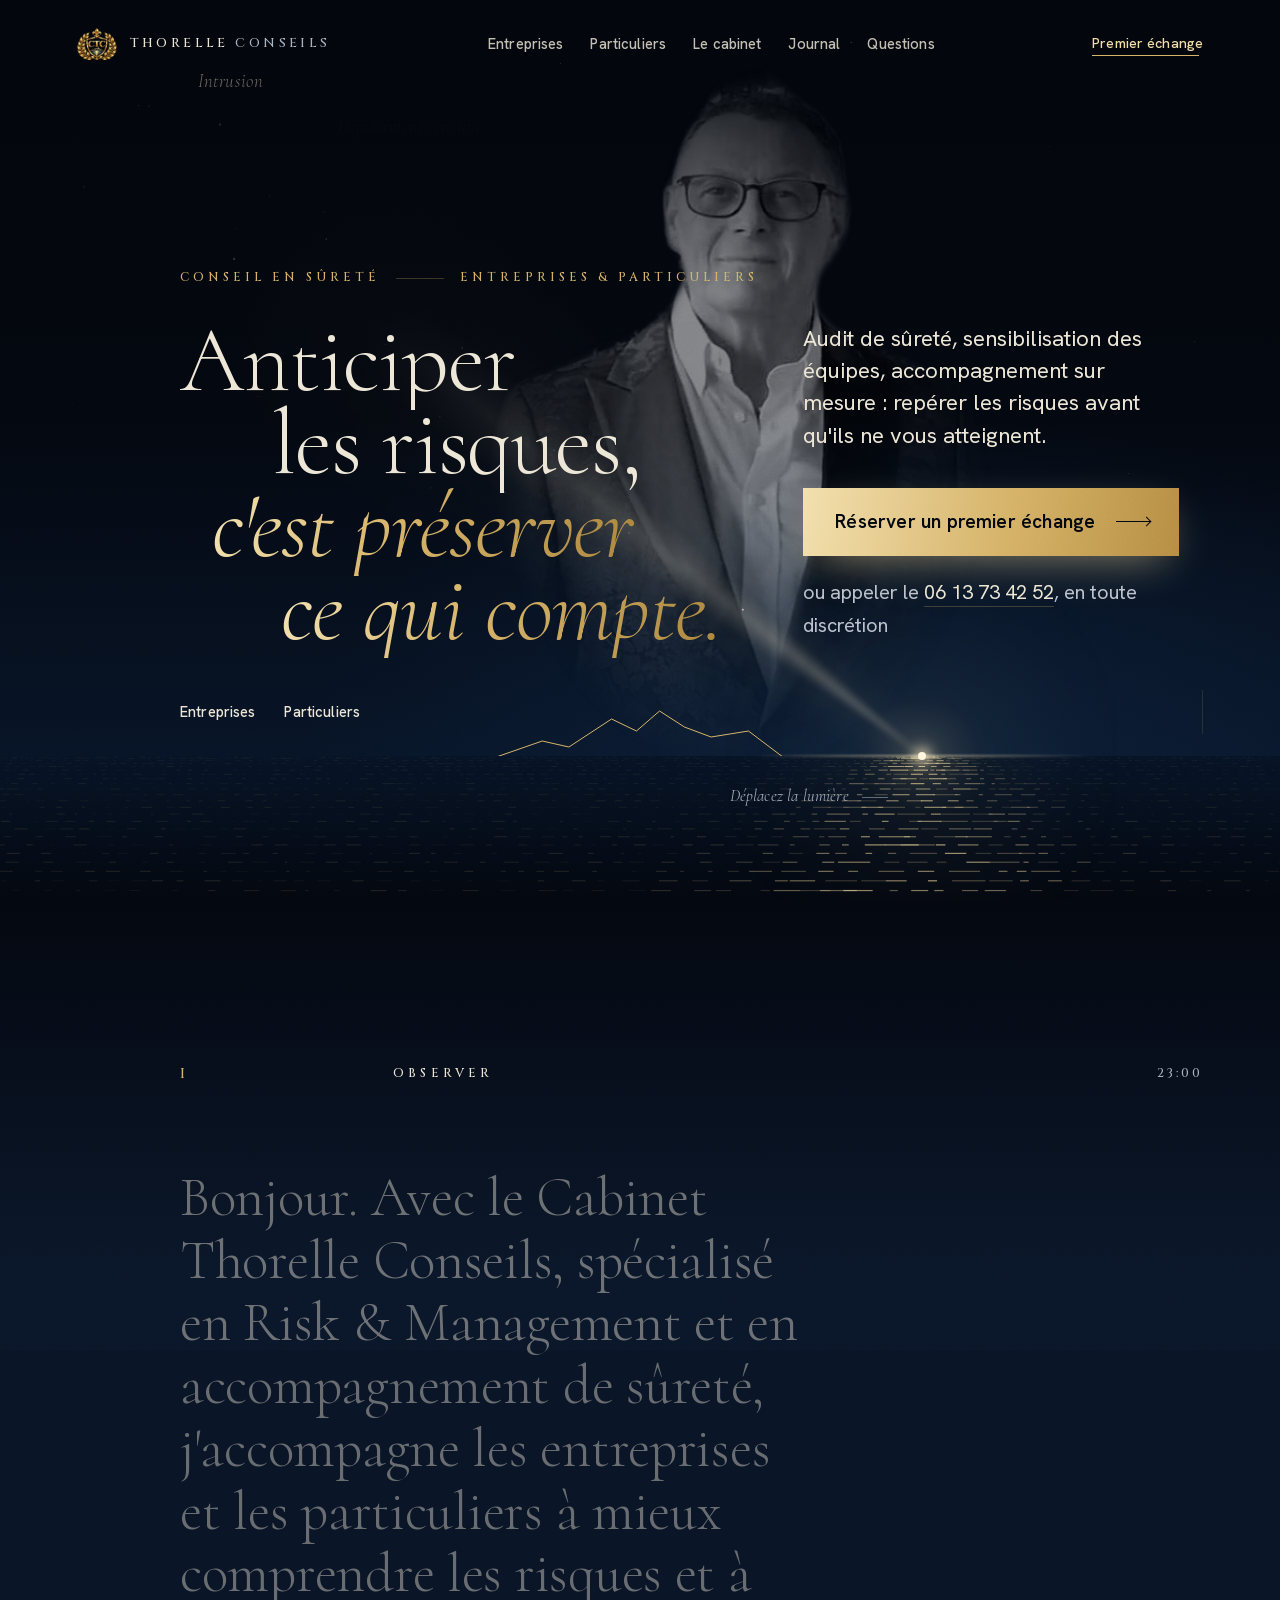
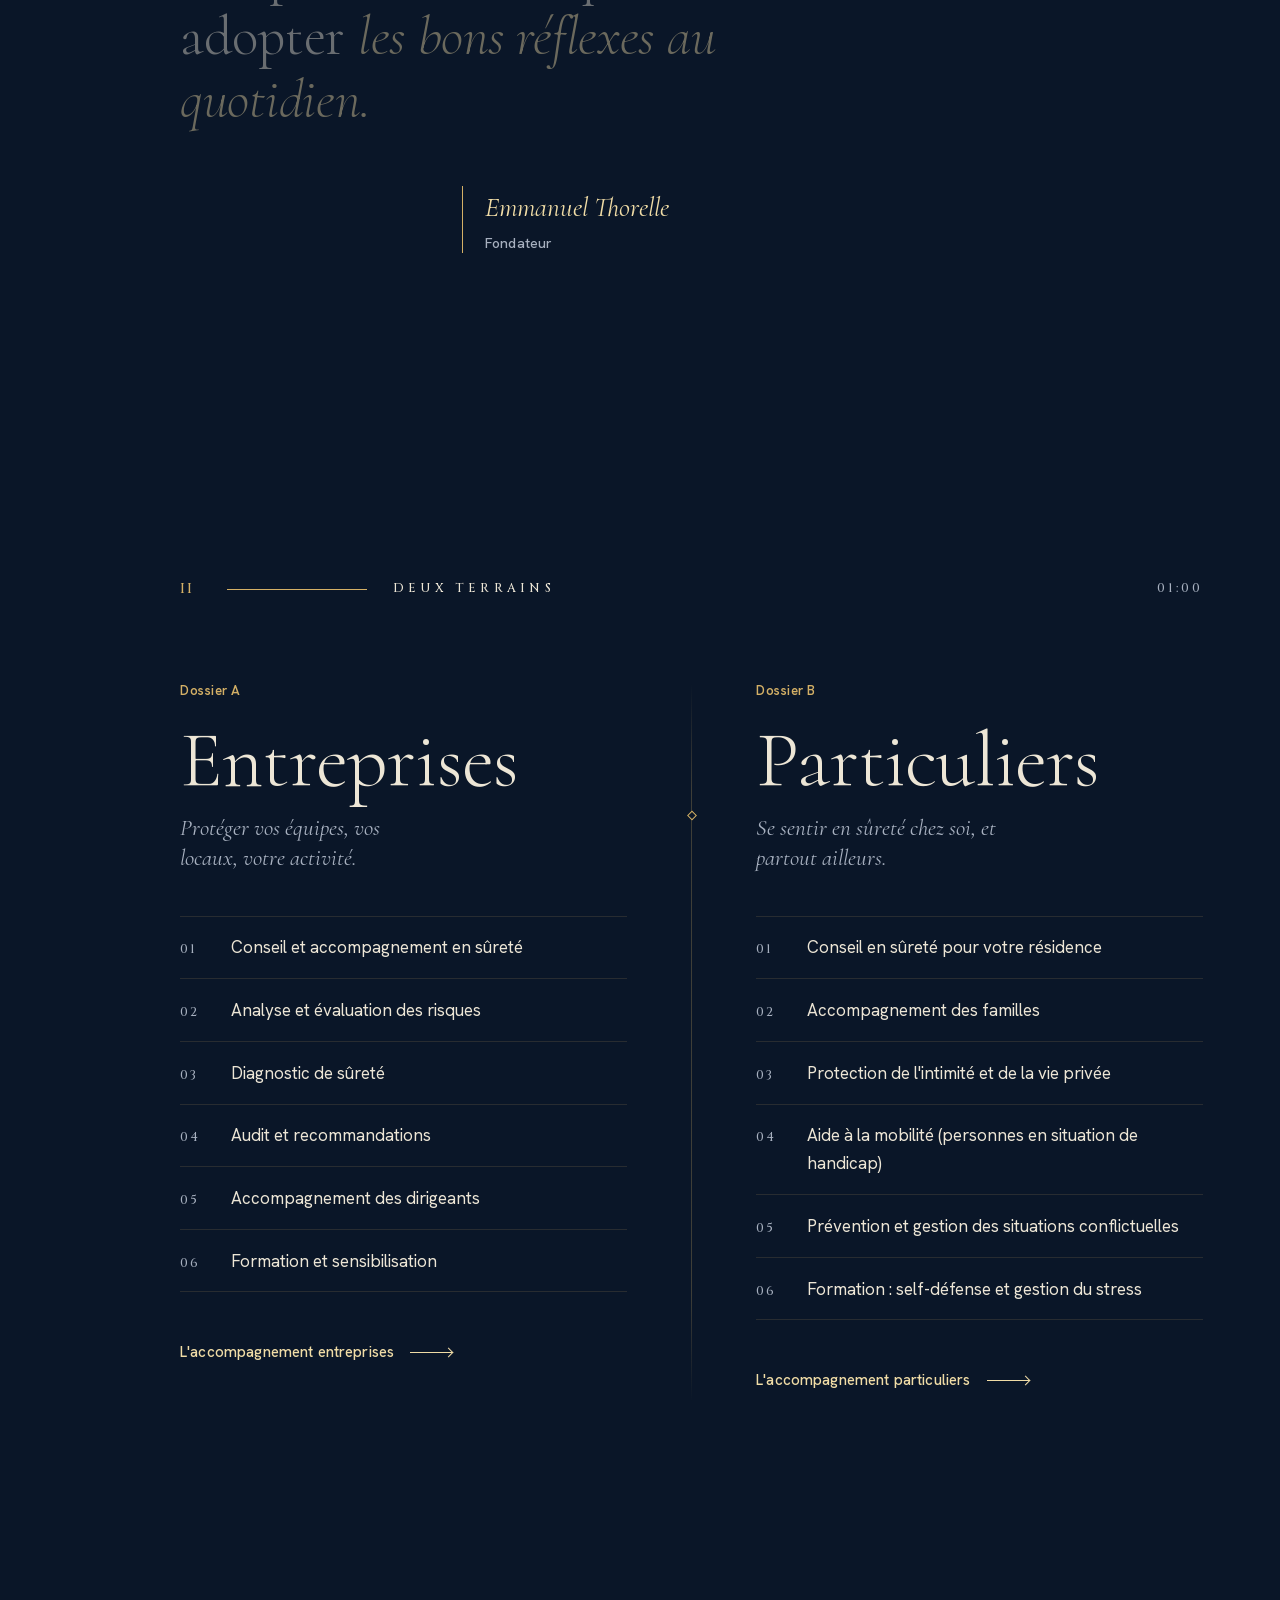
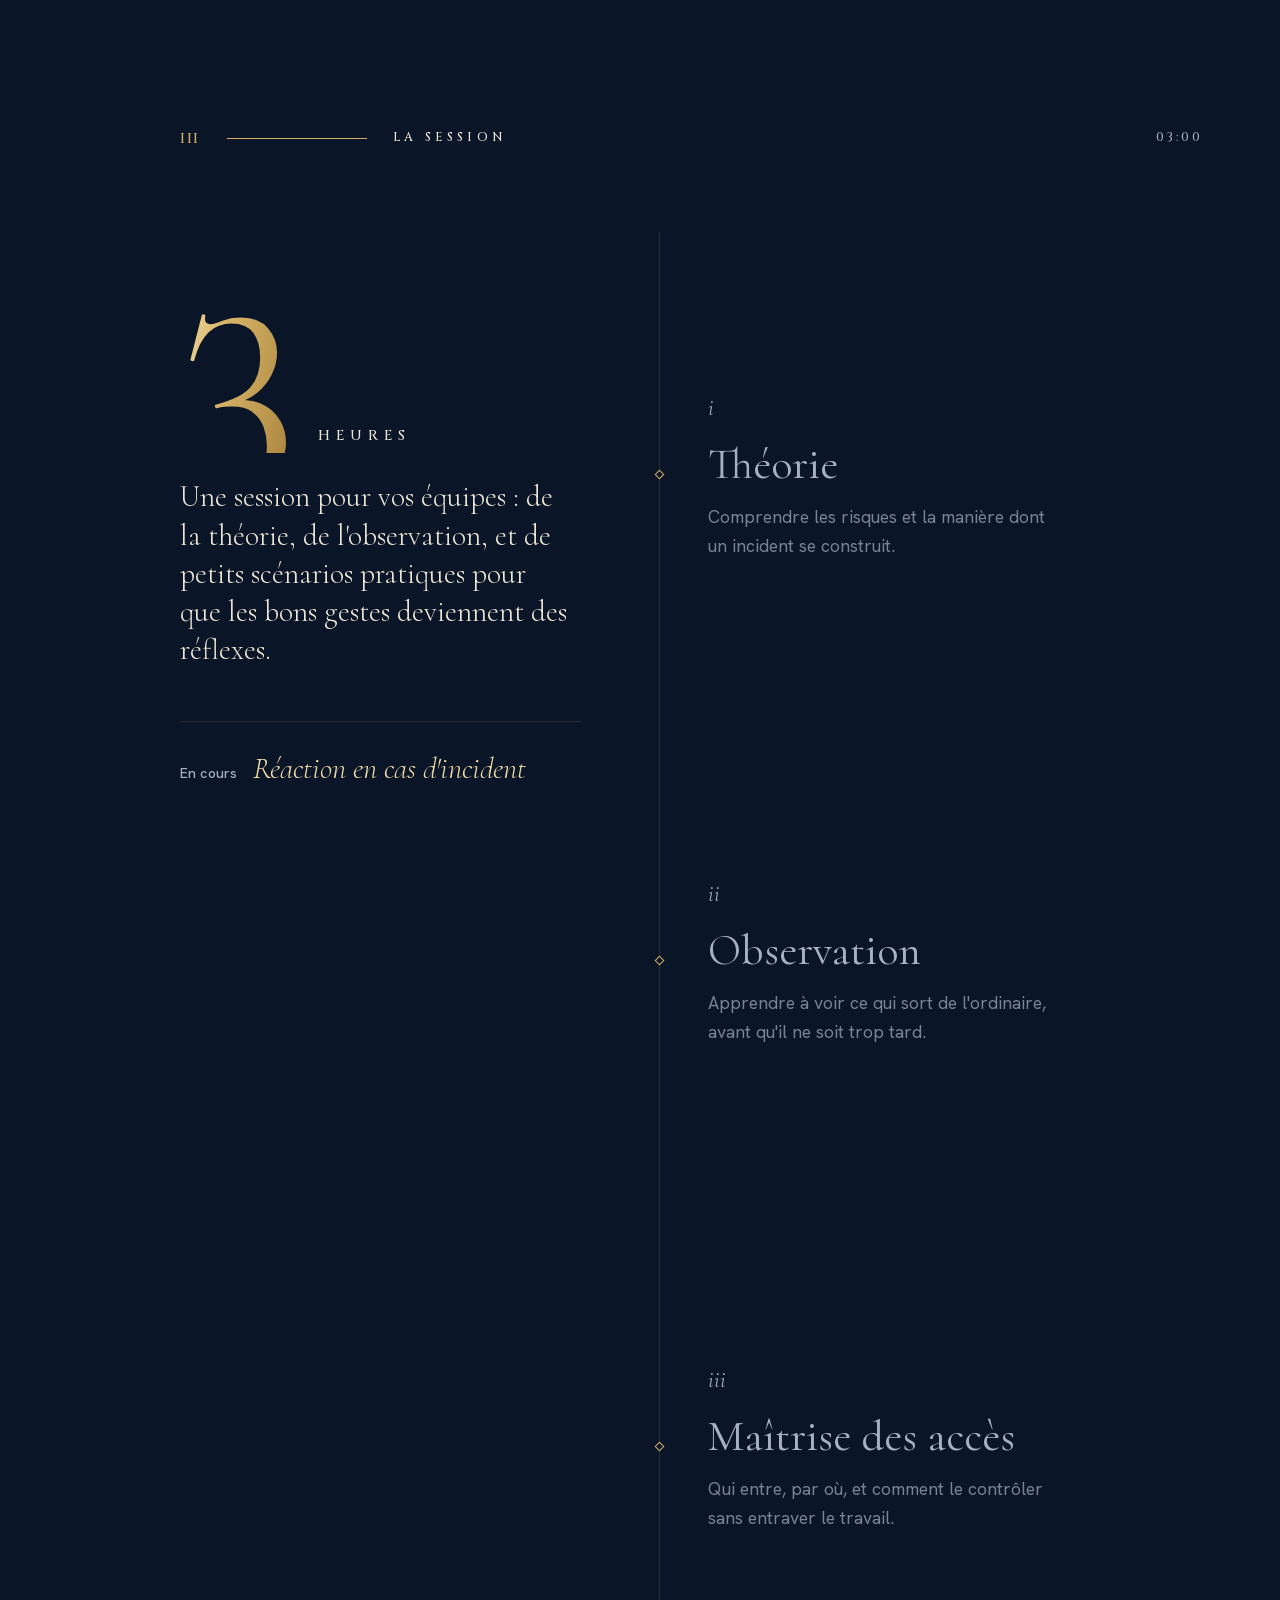
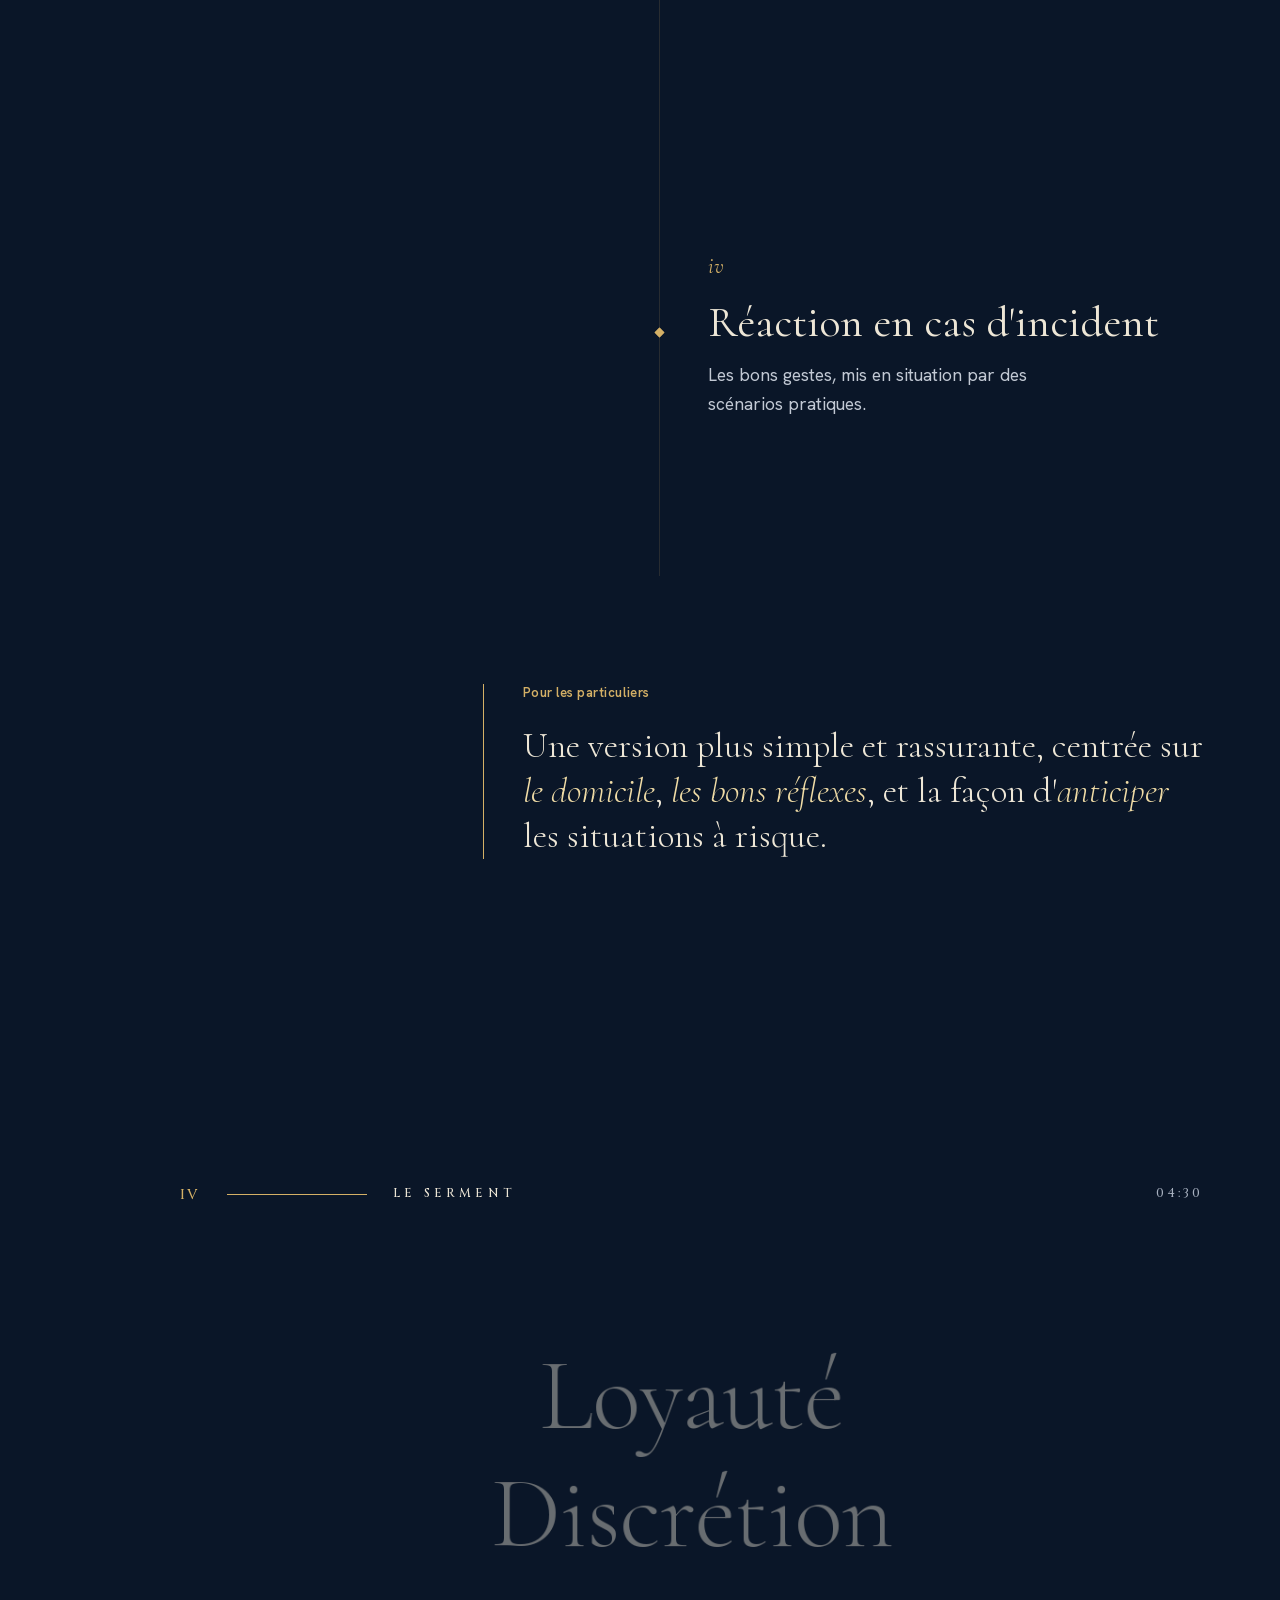
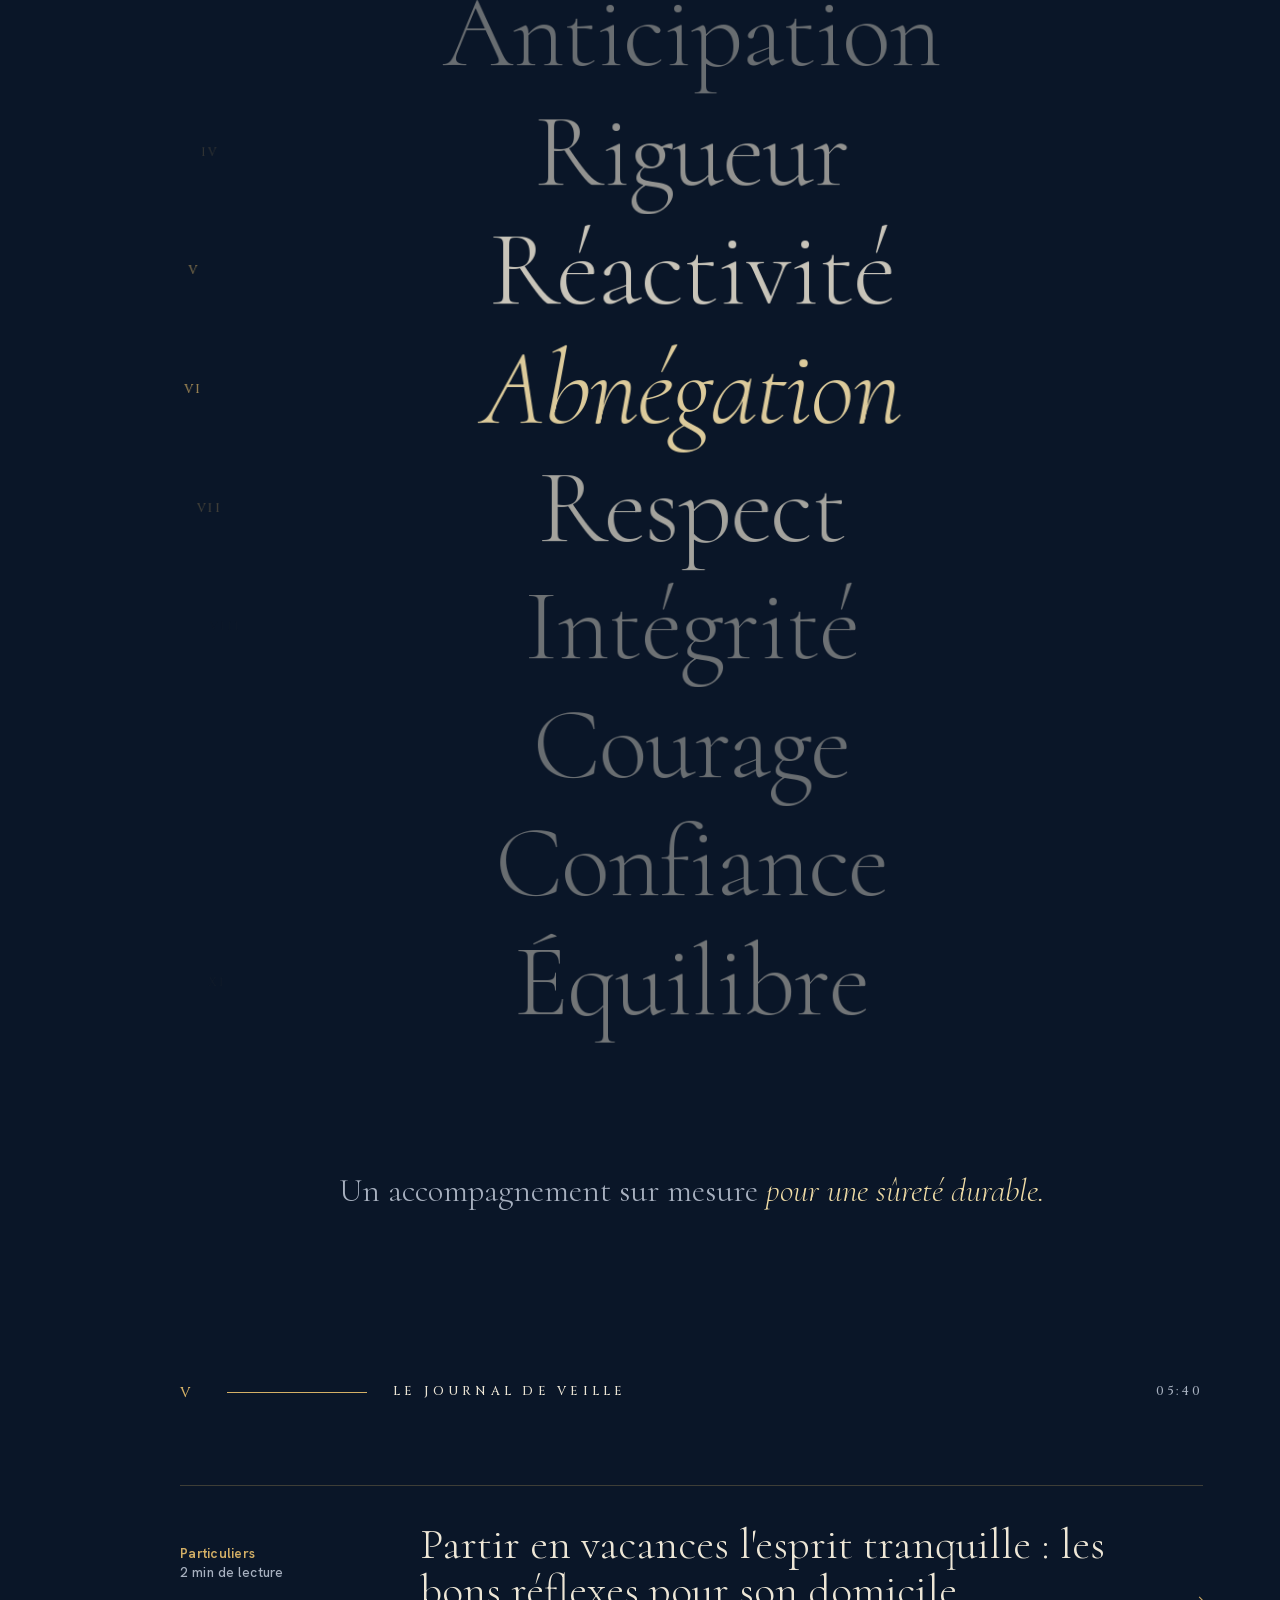
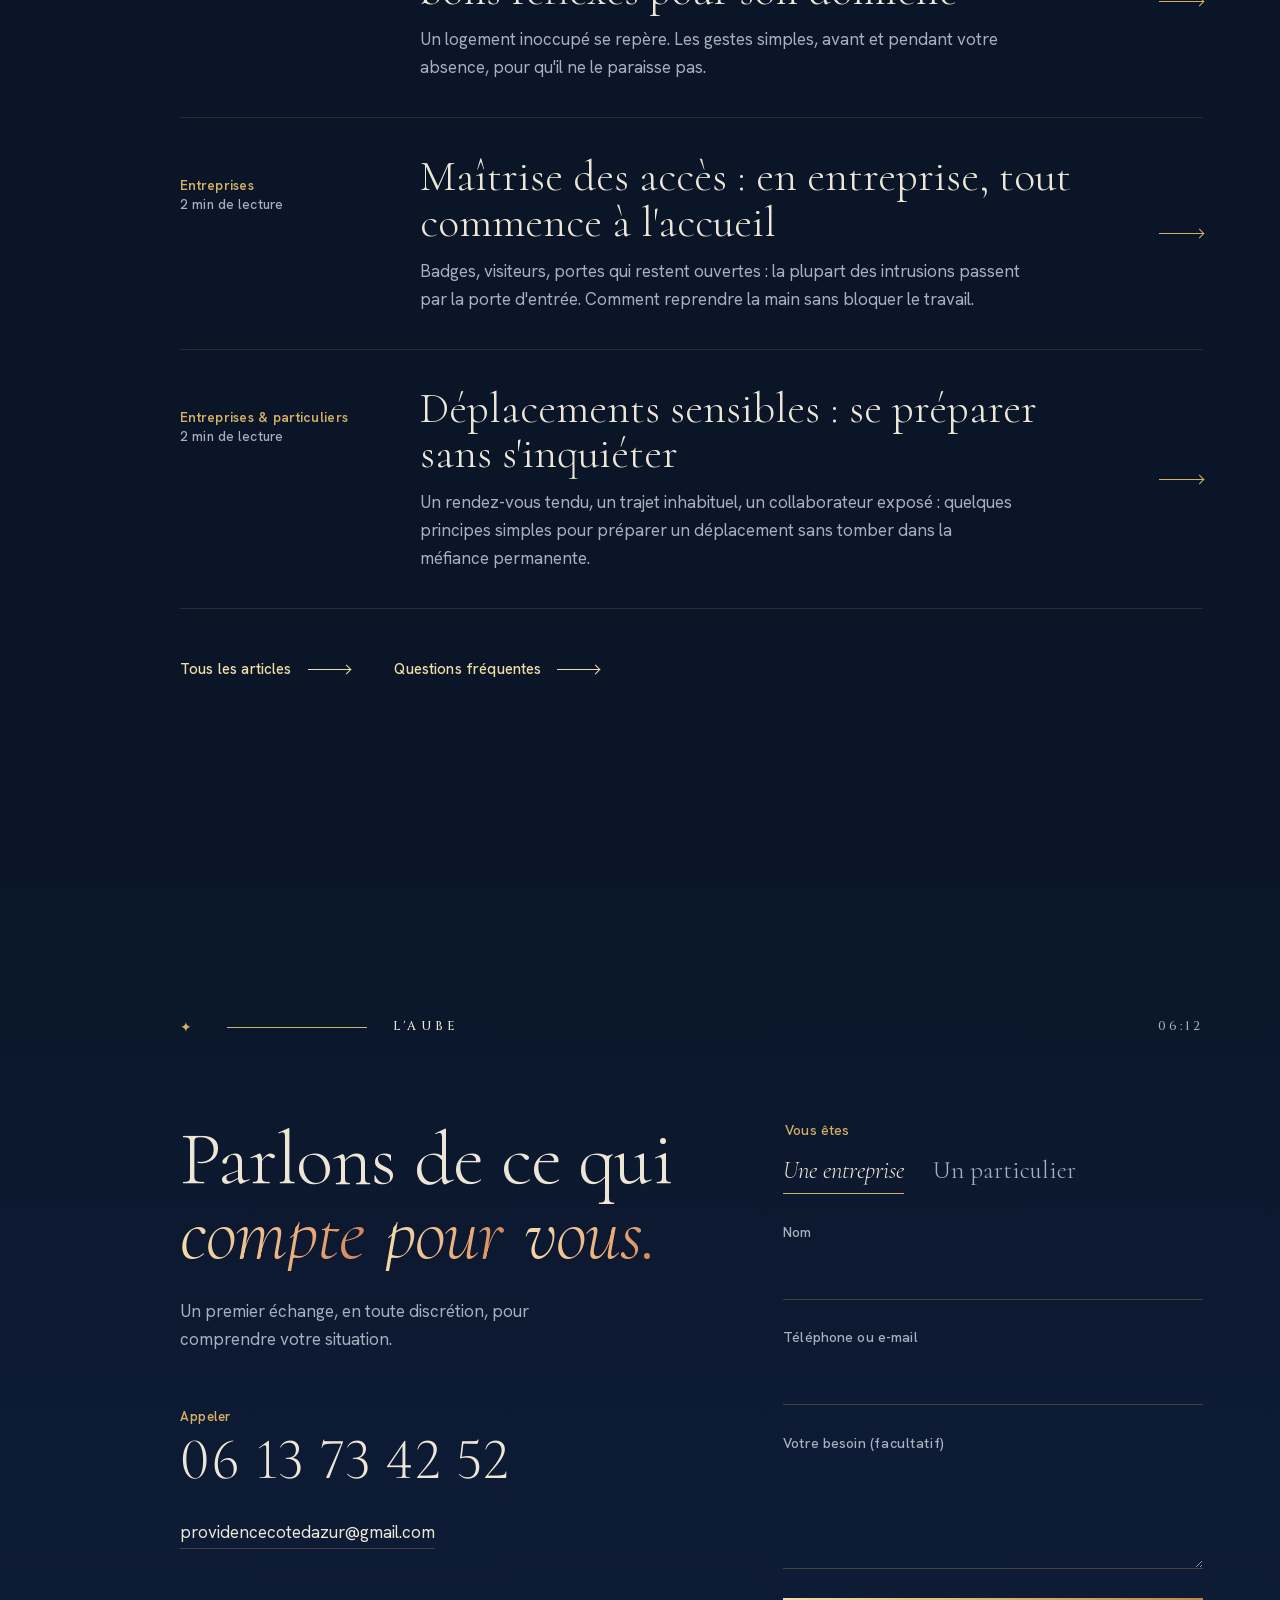
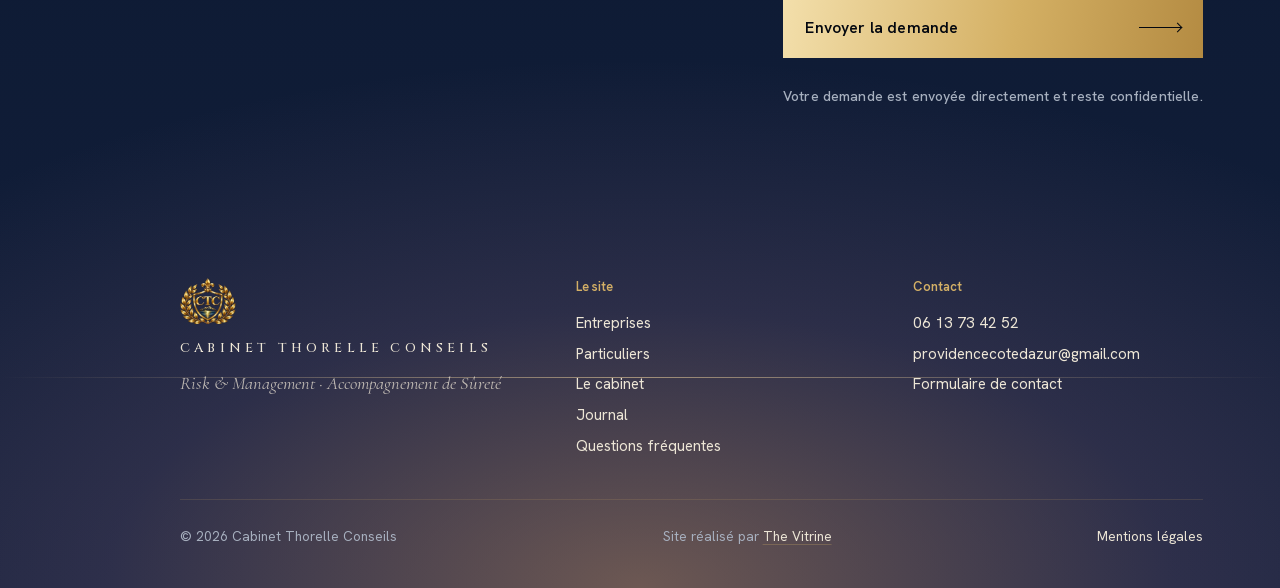
==== commit 953b142d: "feat(icons): legible CTC tab icon, favicon.ico, home-screen icons and web manifest Co-Authored-By: C" ====
--- a/index.html
+++ b/index.html
@@ -16,8 +16,11 @@
   <meta property="og:image:height" content="630">
   <meta name="twitter:card" content="summary_large_image">
   <meta property="og:locale" content="fr_FR">
-  <link rel="icon" type="image/png" href="/assets/favicon-64.png?v=2">
-  <link rel="apple-touch-icon" href="/assets/apple-touch-icon.png?v=2">
+  <link rel="icon" href="/favicon.ico" sizes="48x48">
+  <link rel="icon" type="image/png" sizes="32x32" href="/assets/favicon-32.png?v=3">
+  <link rel="icon" type="image/png" sizes="96x96" href="/assets/favicon-96.png?v=3">
+  <link rel="apple-touch-icon" href="/apple-touch-icon.png?v=3">
+  <link rel="manifest" href="/site.webmanifest">
   <link rel="preload" href="/assets/portrait-emmanuel.webp?v=2" as="image" type="image/webp" fetchpriority="high">
   <link rel="preload" href="/fonts/cormorant.woff2" as="font" type="font/woff2" crossorigin>
   <link rel="preload" href="/fonts/cormorant-italic.woff2" as="font" type="font/woff2" crossorigin>
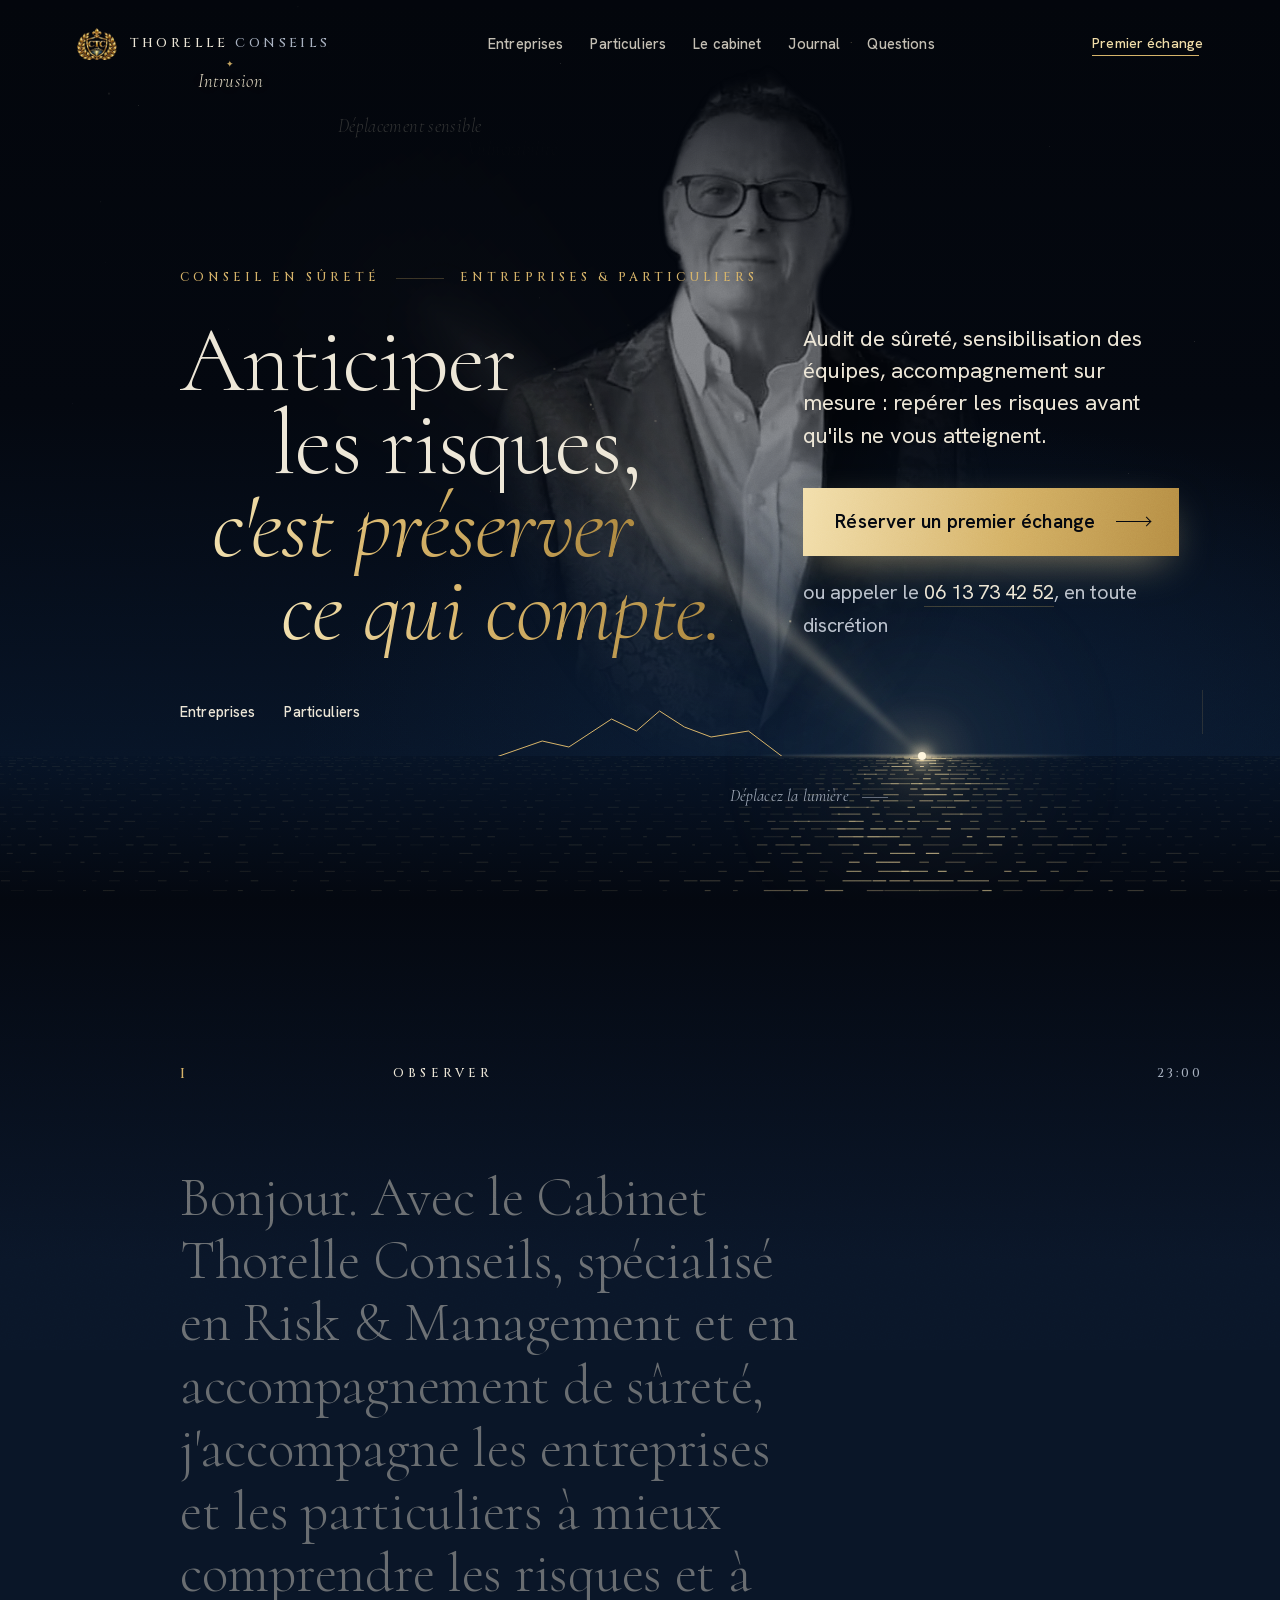
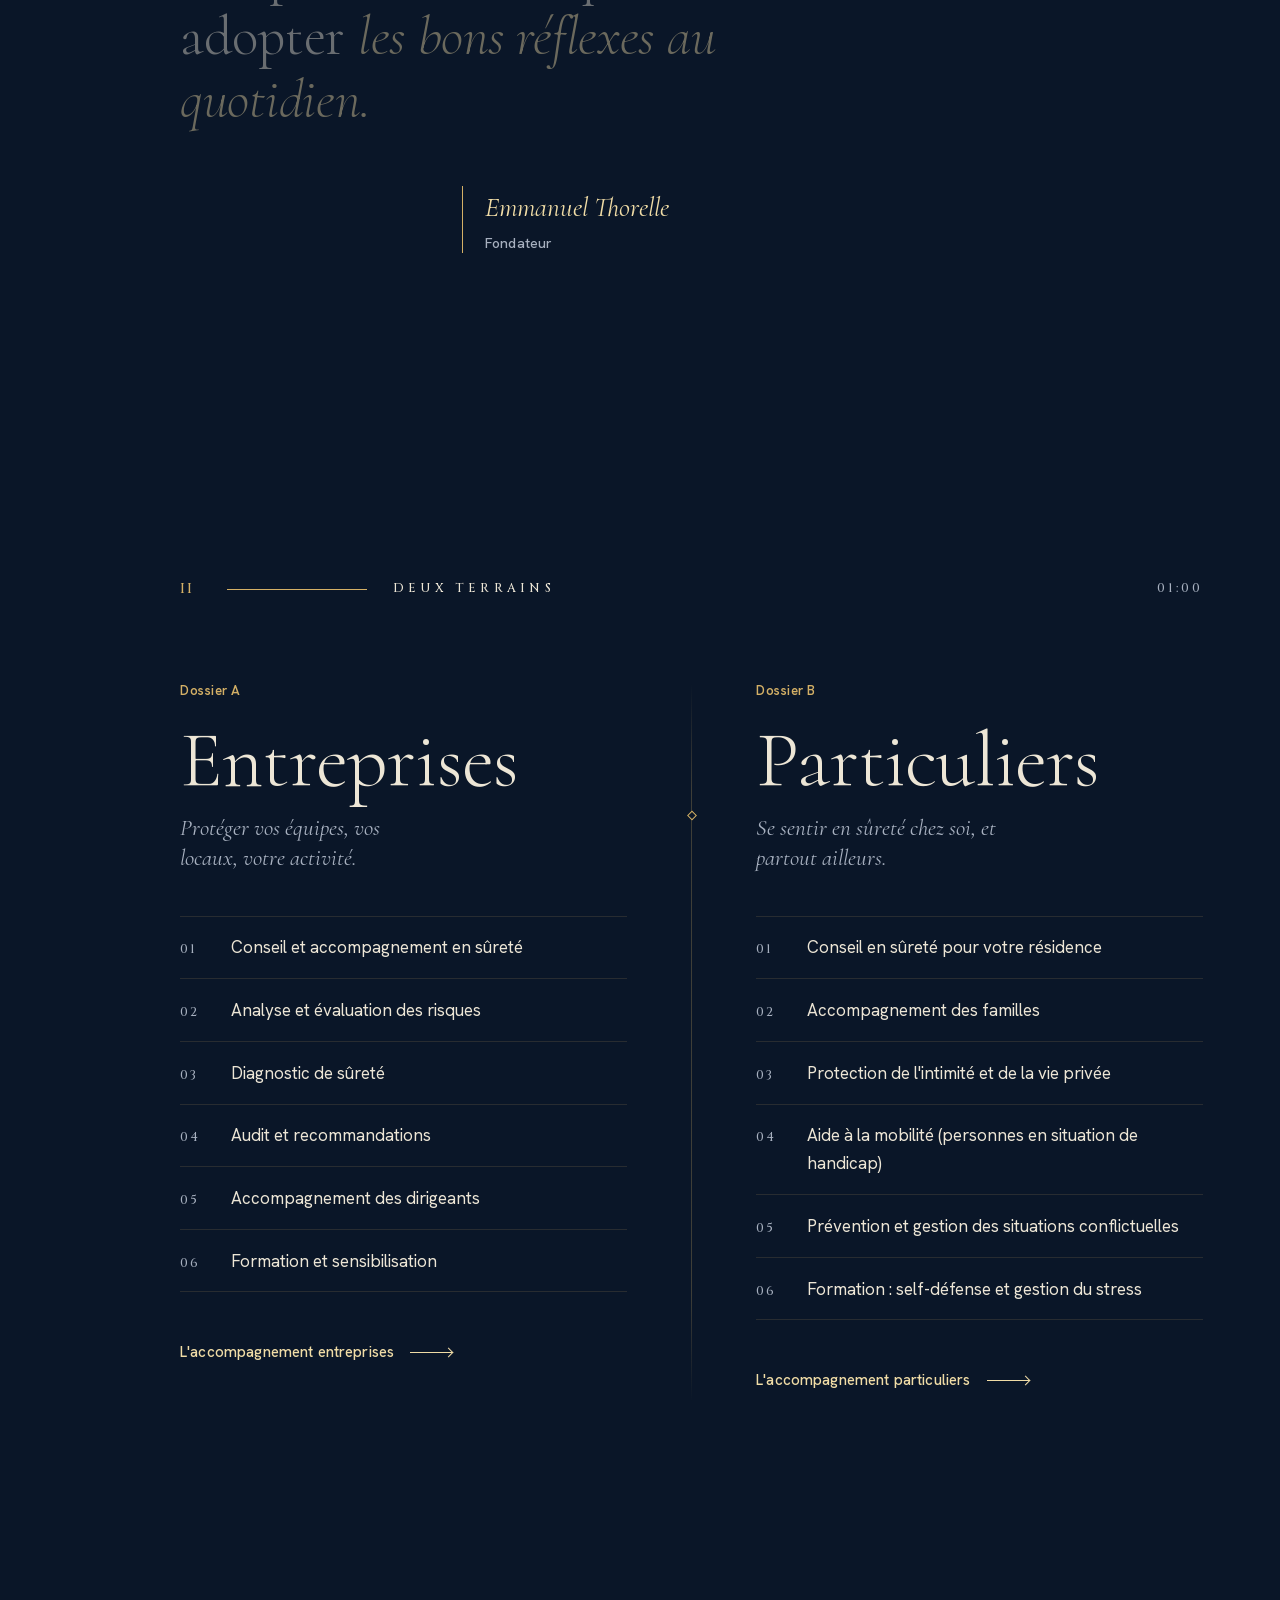
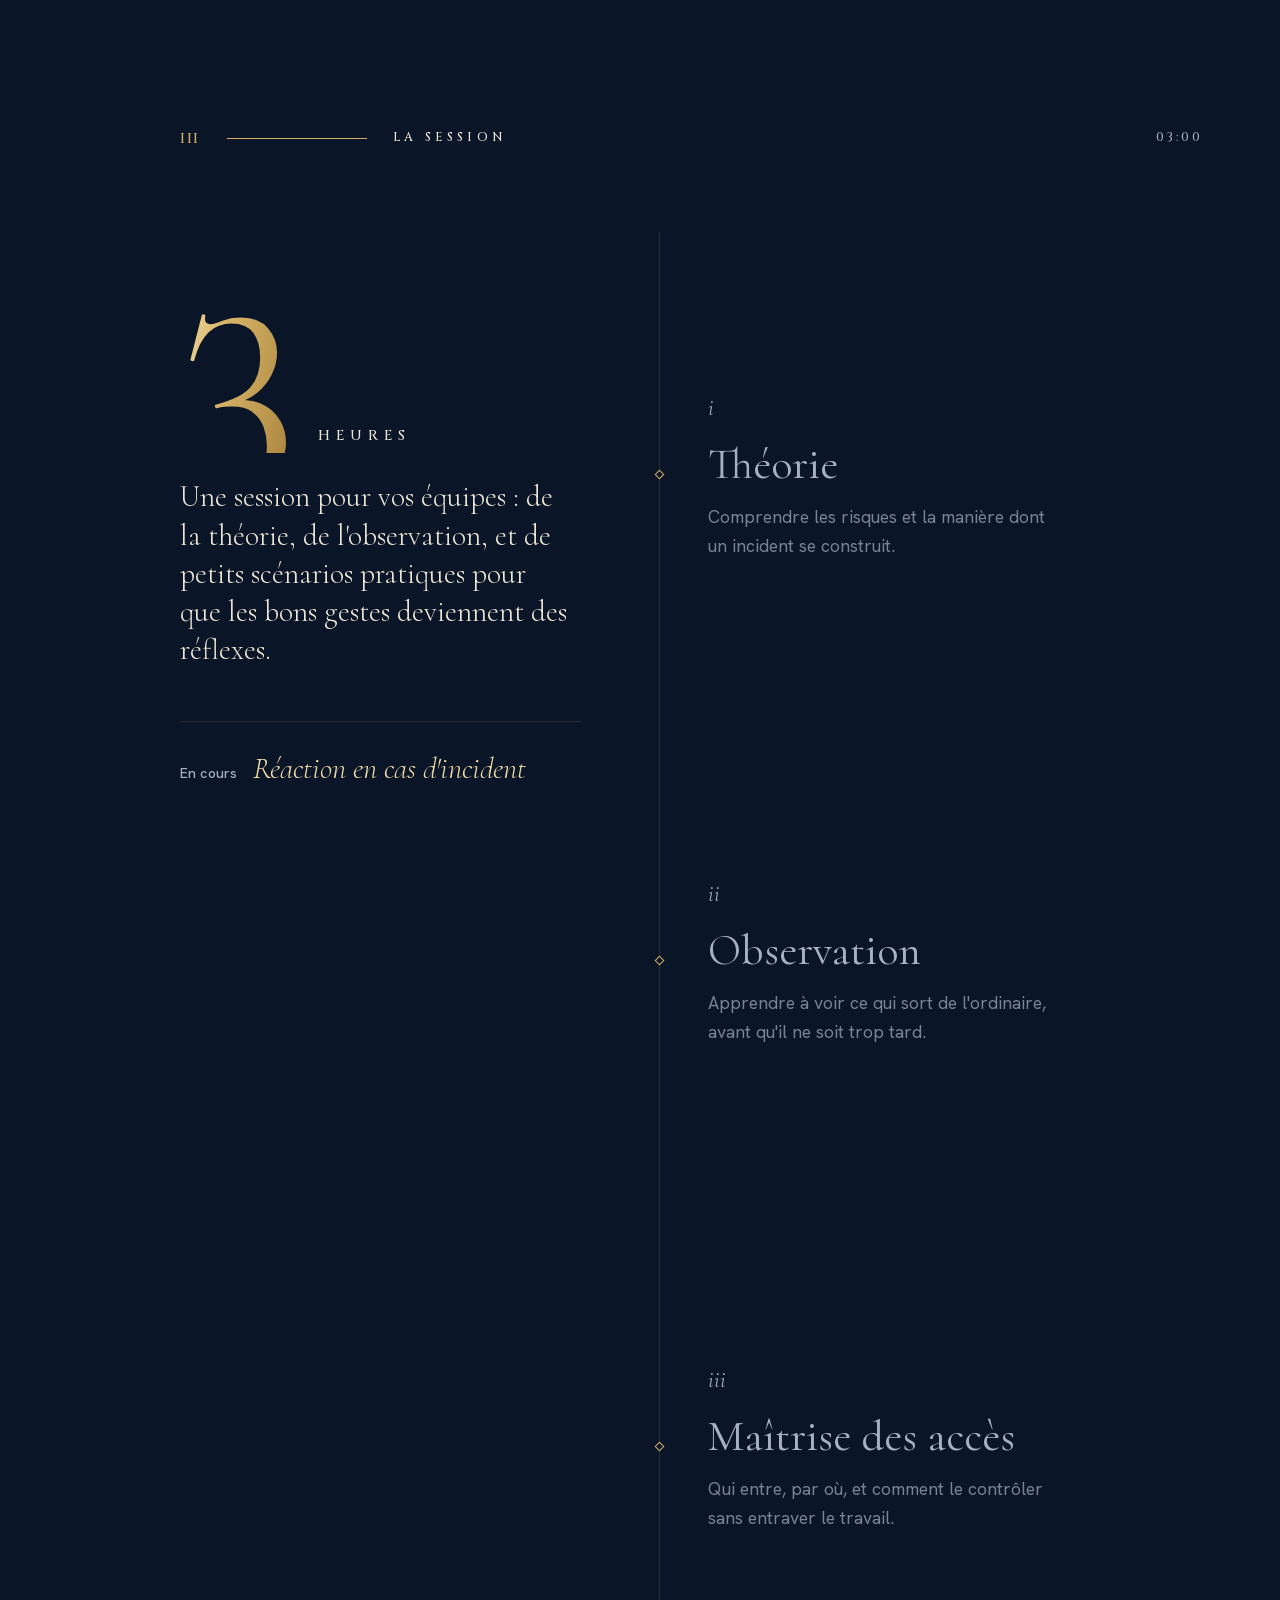
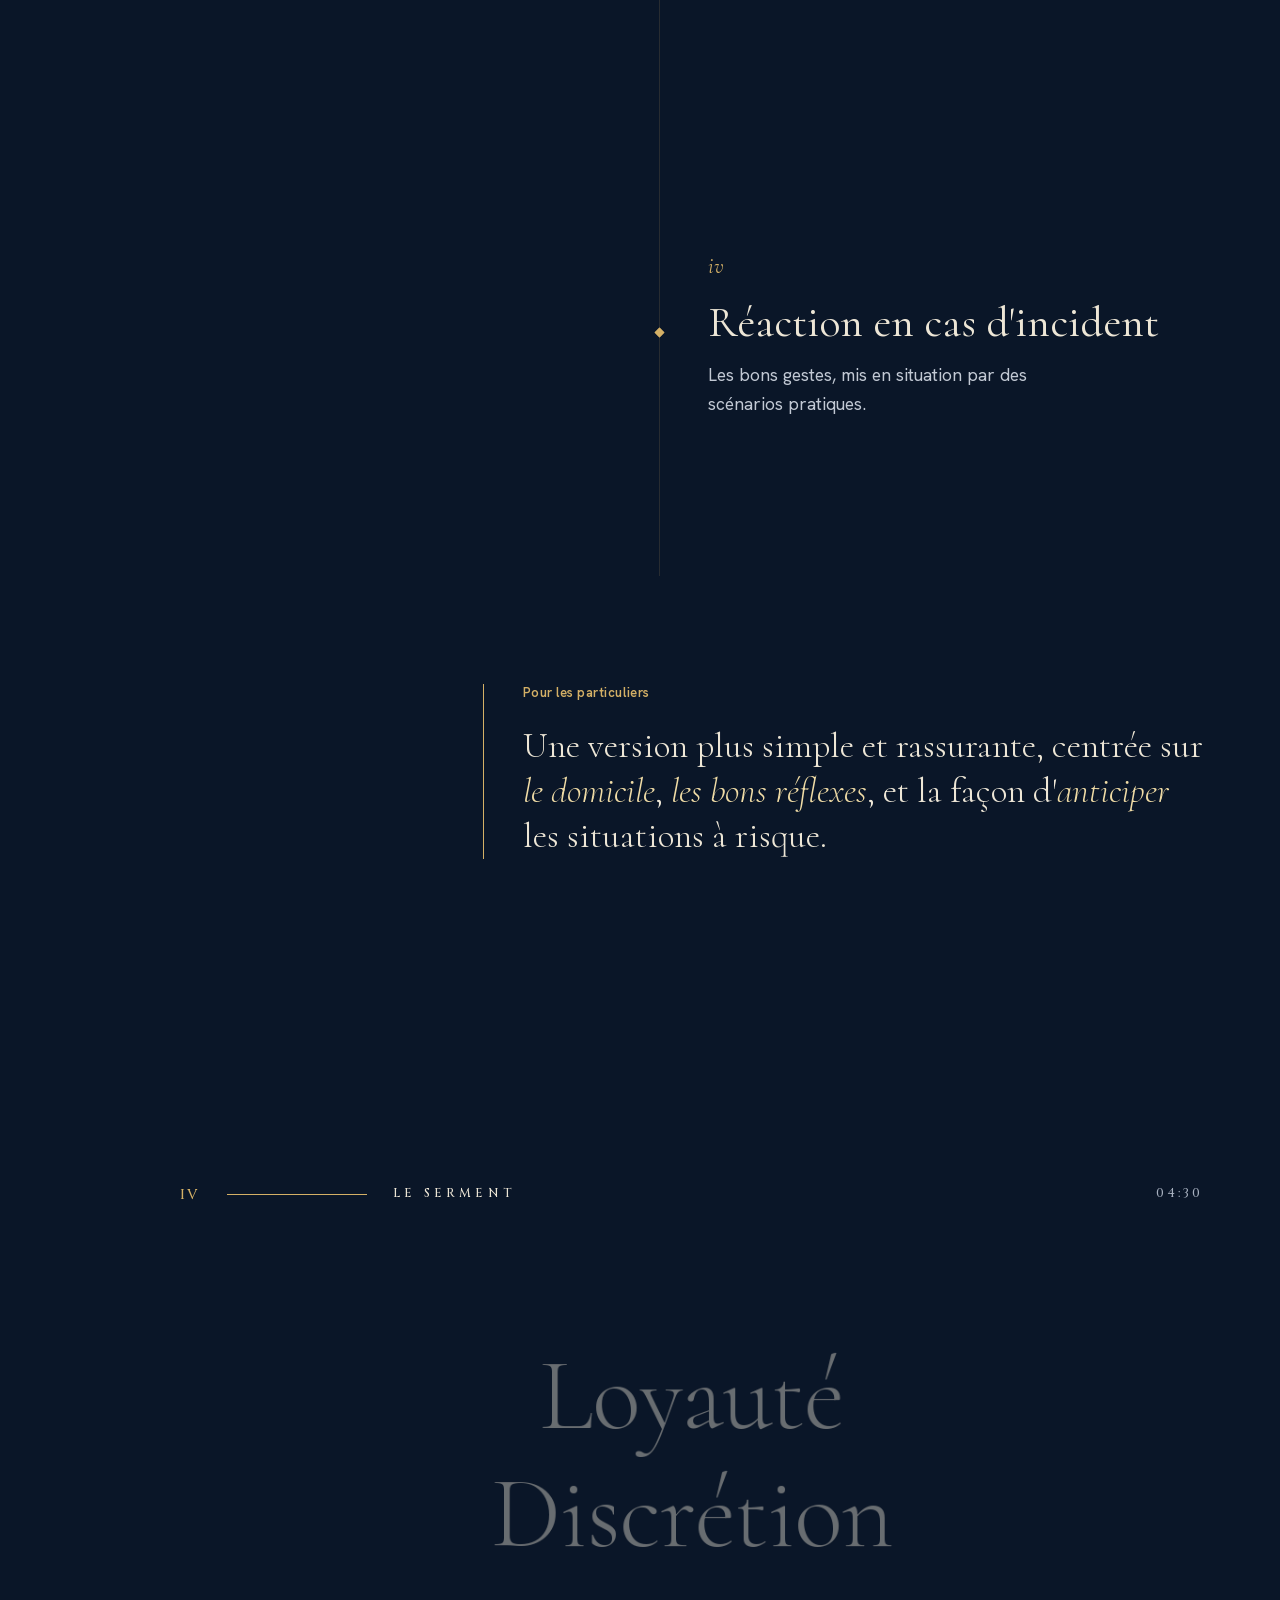
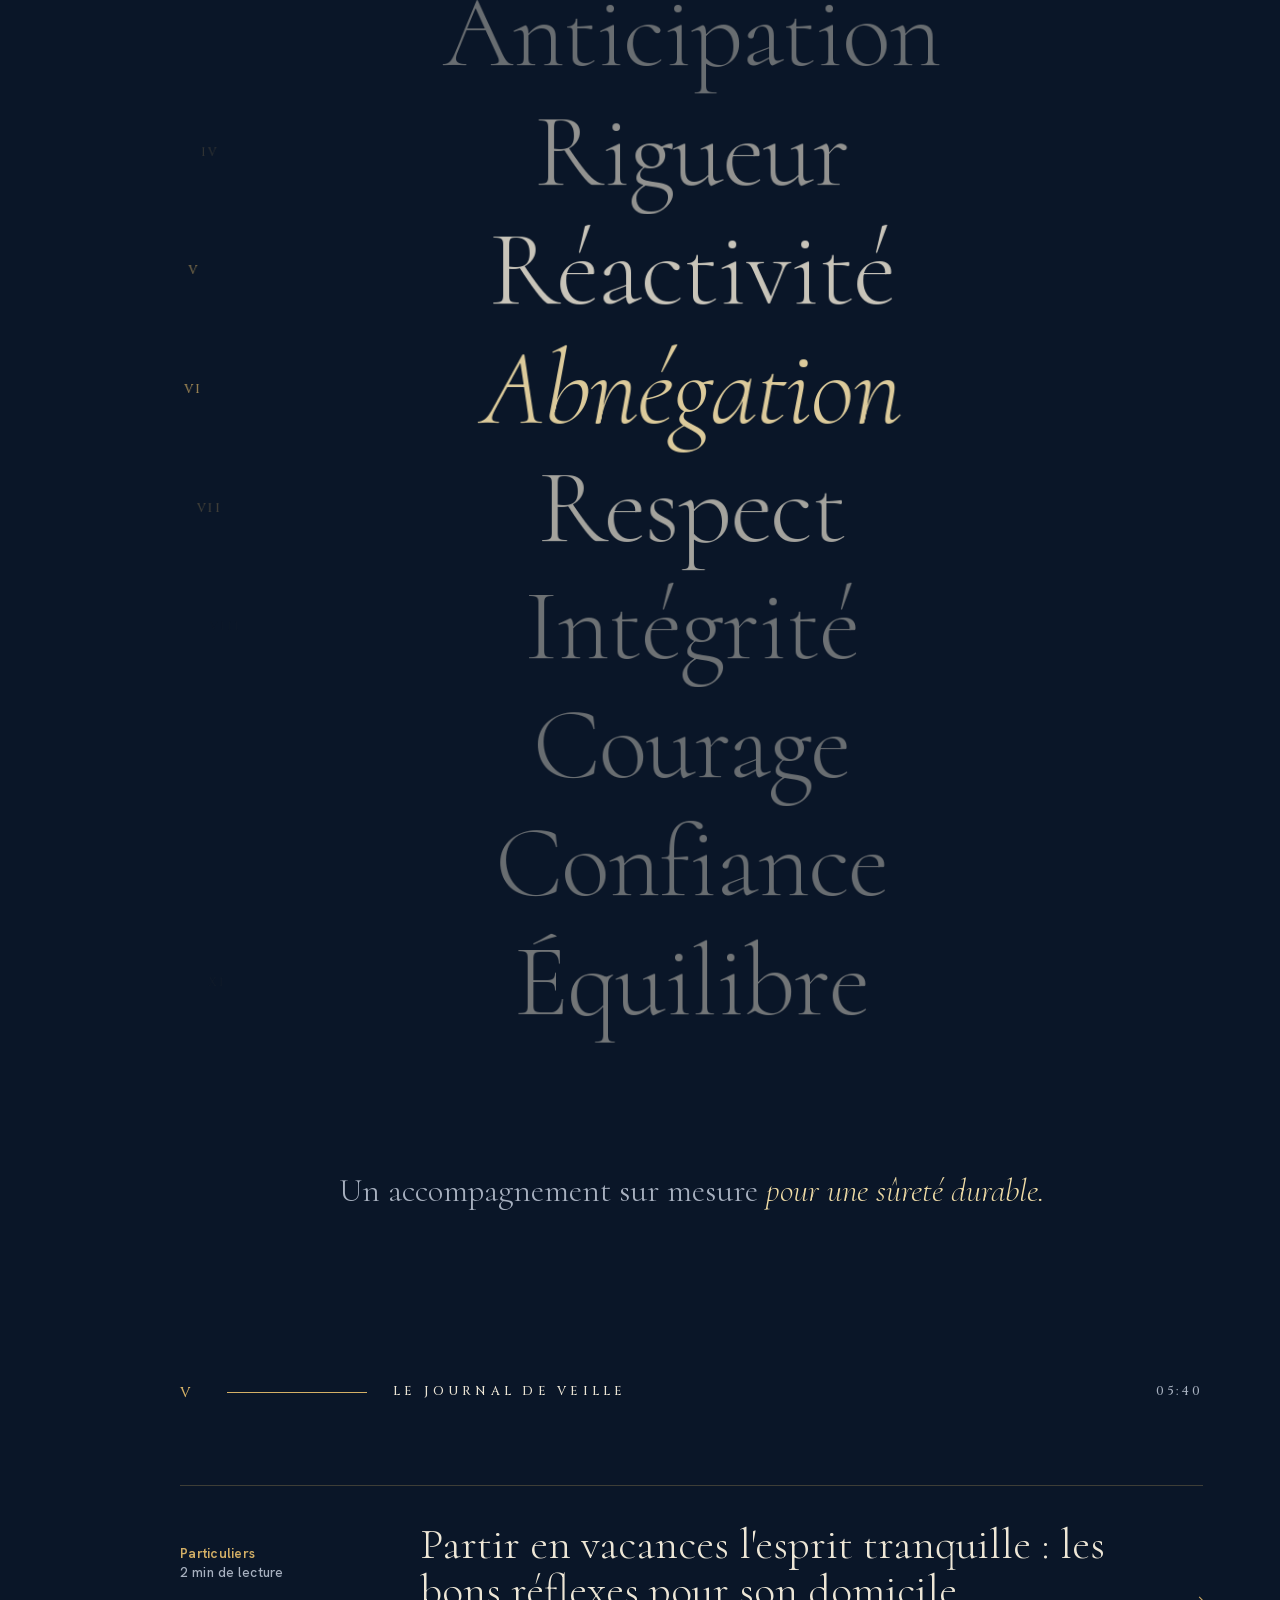
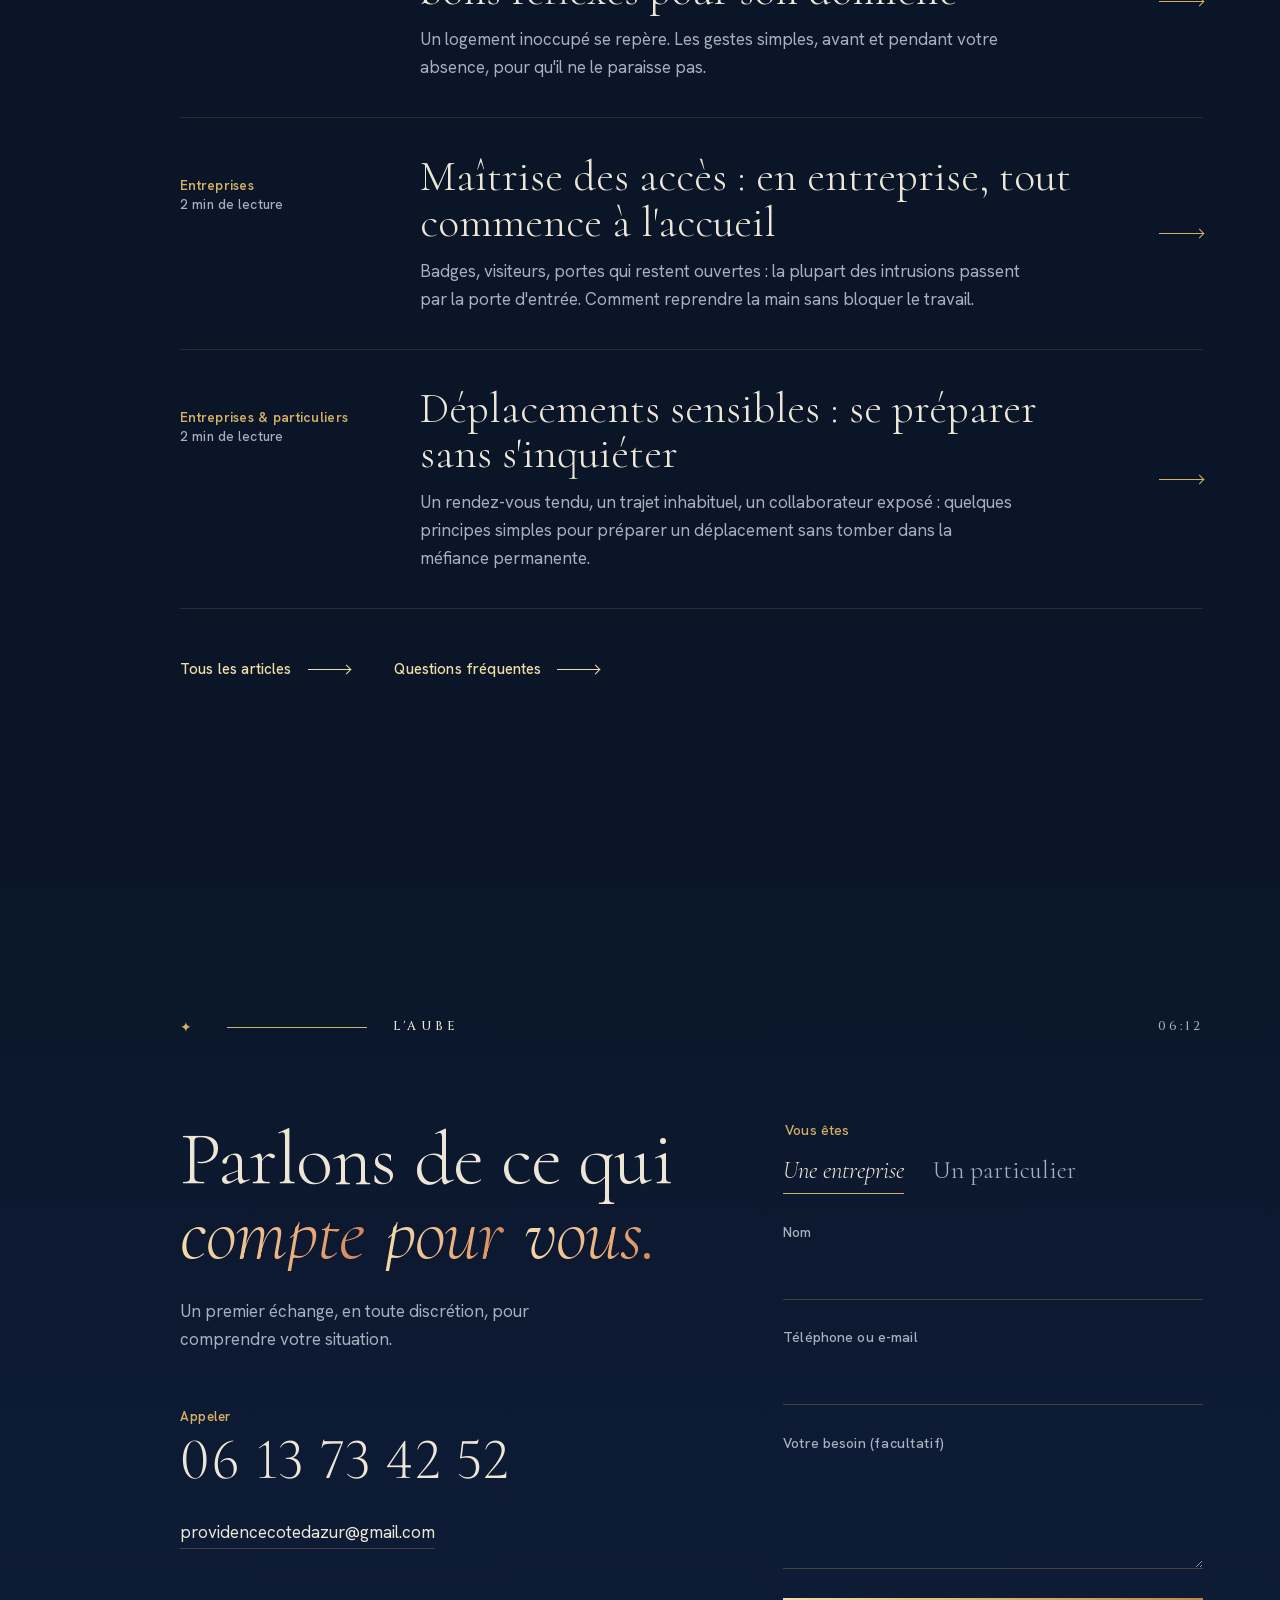
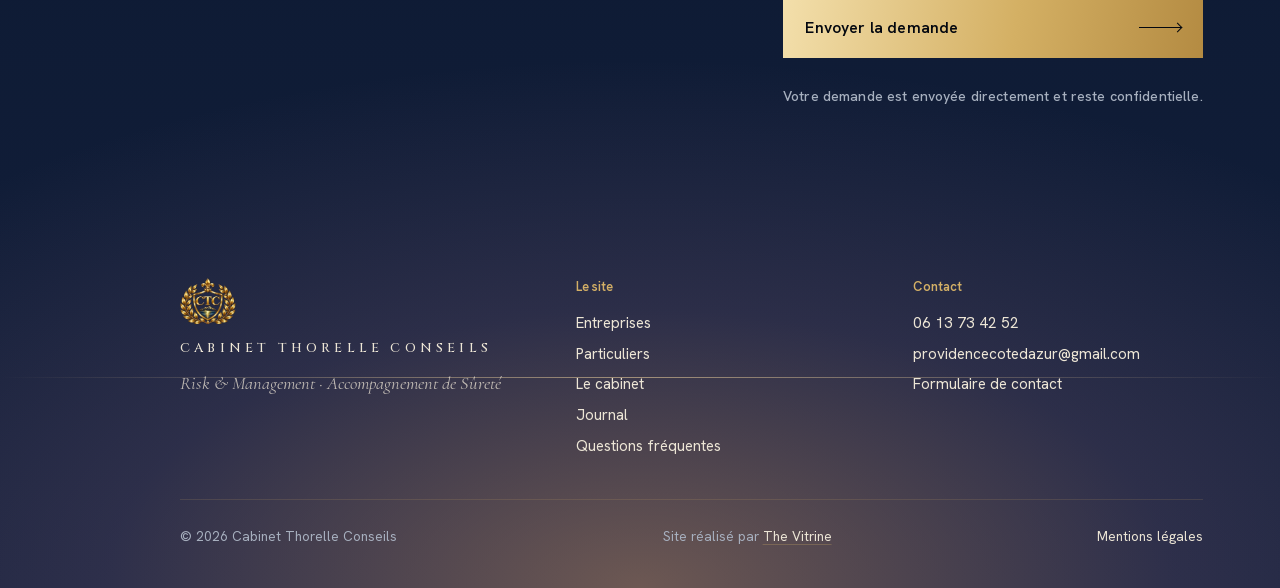
==== commit 881c0667: "feat(contact): form requests go to providencecotedazur@gmail.com only Co-Authored-By: Claude Opus 5." ====
--- a/index.html
+++ b/index.html
@@ -25,7 +25,7 @@
   <link rel="preload" href="/fonts/cormorant.woff2" as="font" type="font/woff2" crossorigin>
   <link rel="preload" href="/fonts/cormorant-italic.woff2" as="font" type="font/woff2" crossorigin>
   <link rel="preload" href="/fonts/hanken-grotesk.woff2" as="font" type="font/woff2" crossorigin>
-  <link rel="stylesheet" href="/styles.css?v=20261107i">
+  <link rel="stylesheet" href="/styles.css?v=20261107j">
   <script>document.documentElement.classList.add('js');</script>
   <script type="application/ld+json">{"@context":"https://schema.org","@type":"ProfessionalService","name":"Cabinet Thorelle Conseils","description":"Risk & Management, accompagnement de sûreté pour les entreprises et les particuliers.","url":"https://www.thorellesurete.fr/","telephone":"+33613734252","email":"providencecotedazur@gmail.com","image":"https://www.thorellesurete.fr/assets/og-card.jpg?v=2","logo":"https://www.thorellesurete.fr/assets/crest.png","founder":{"@type":"Person","name":"Emmanuel Thorelle"}}</script>
 </head>
@@ -387,6 +387,6 @@
     <a class="dock-cta" href="#aube">Premier échange</a>
   </nav>
 
-  <script src="/script.js?v=20261107i" defer></script>
+  <script src="/script.js?v=20261107j" defer></script>
 </body>
 </html>
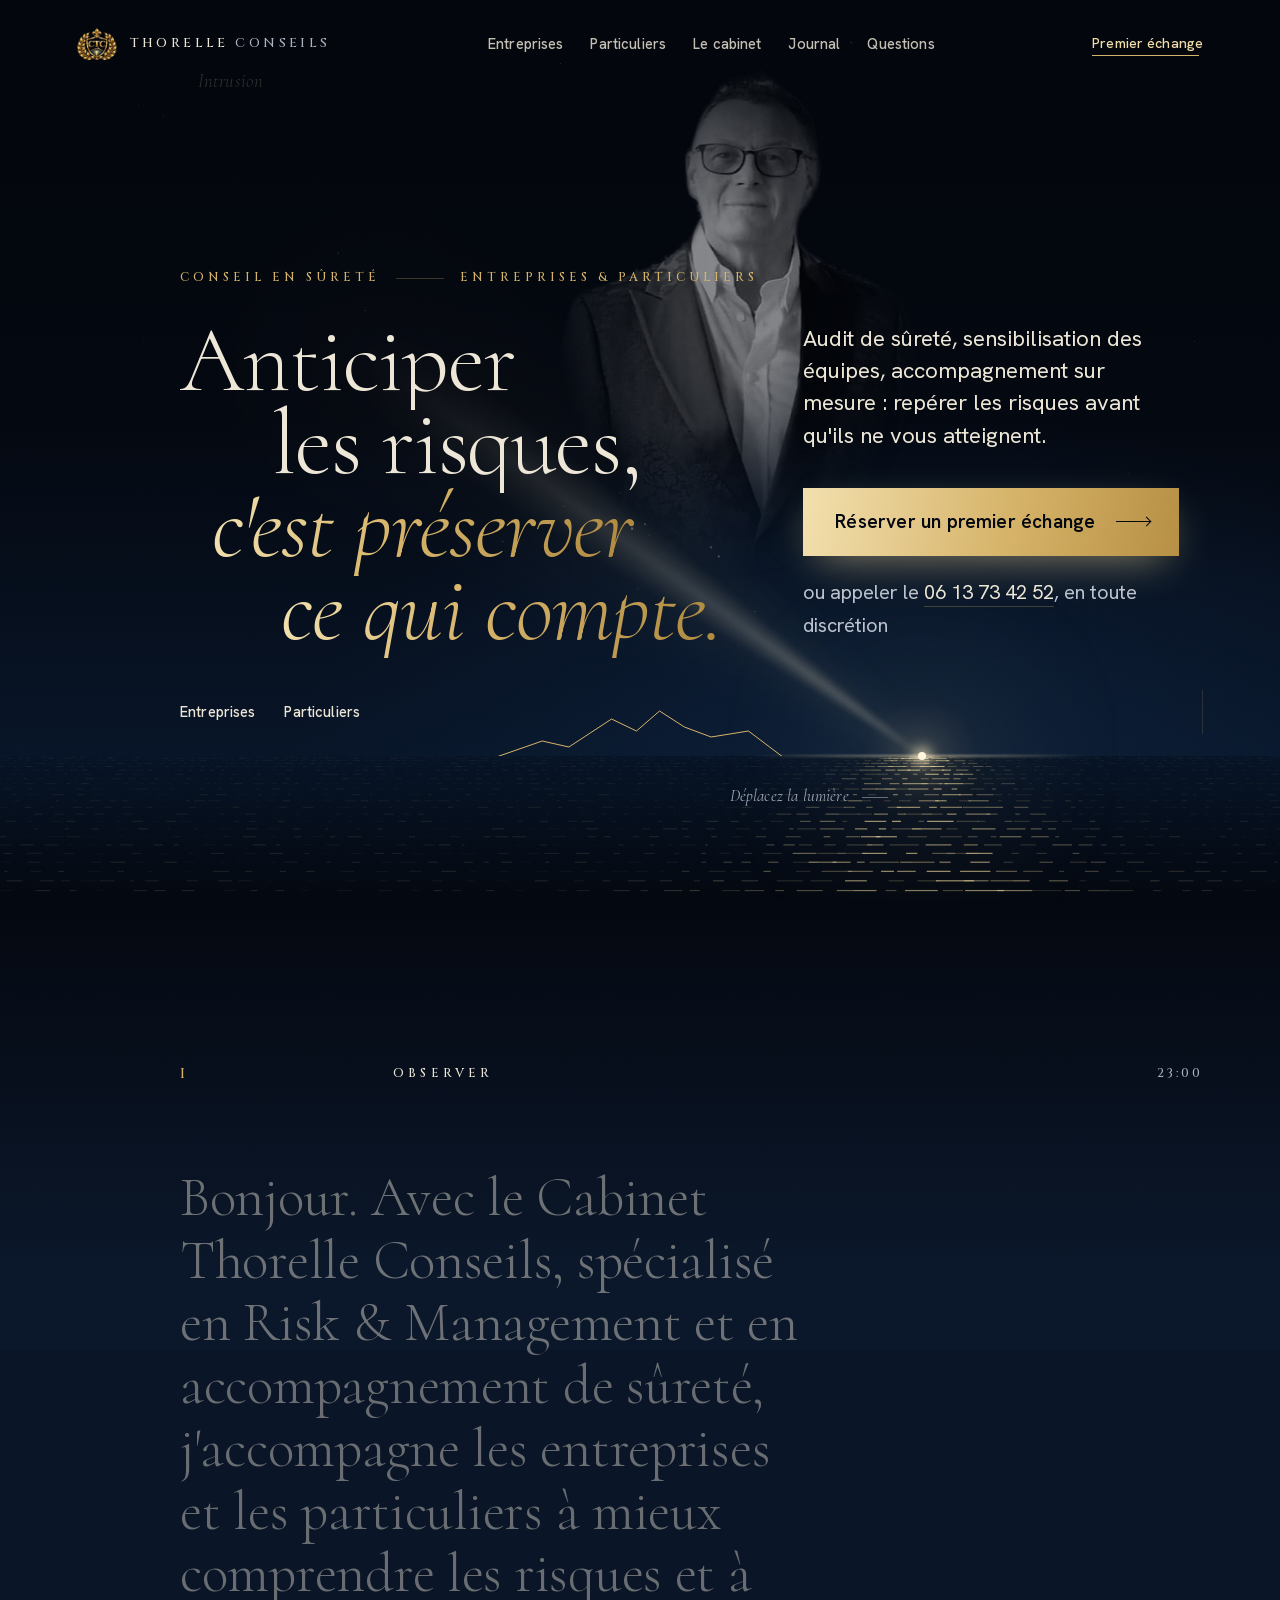
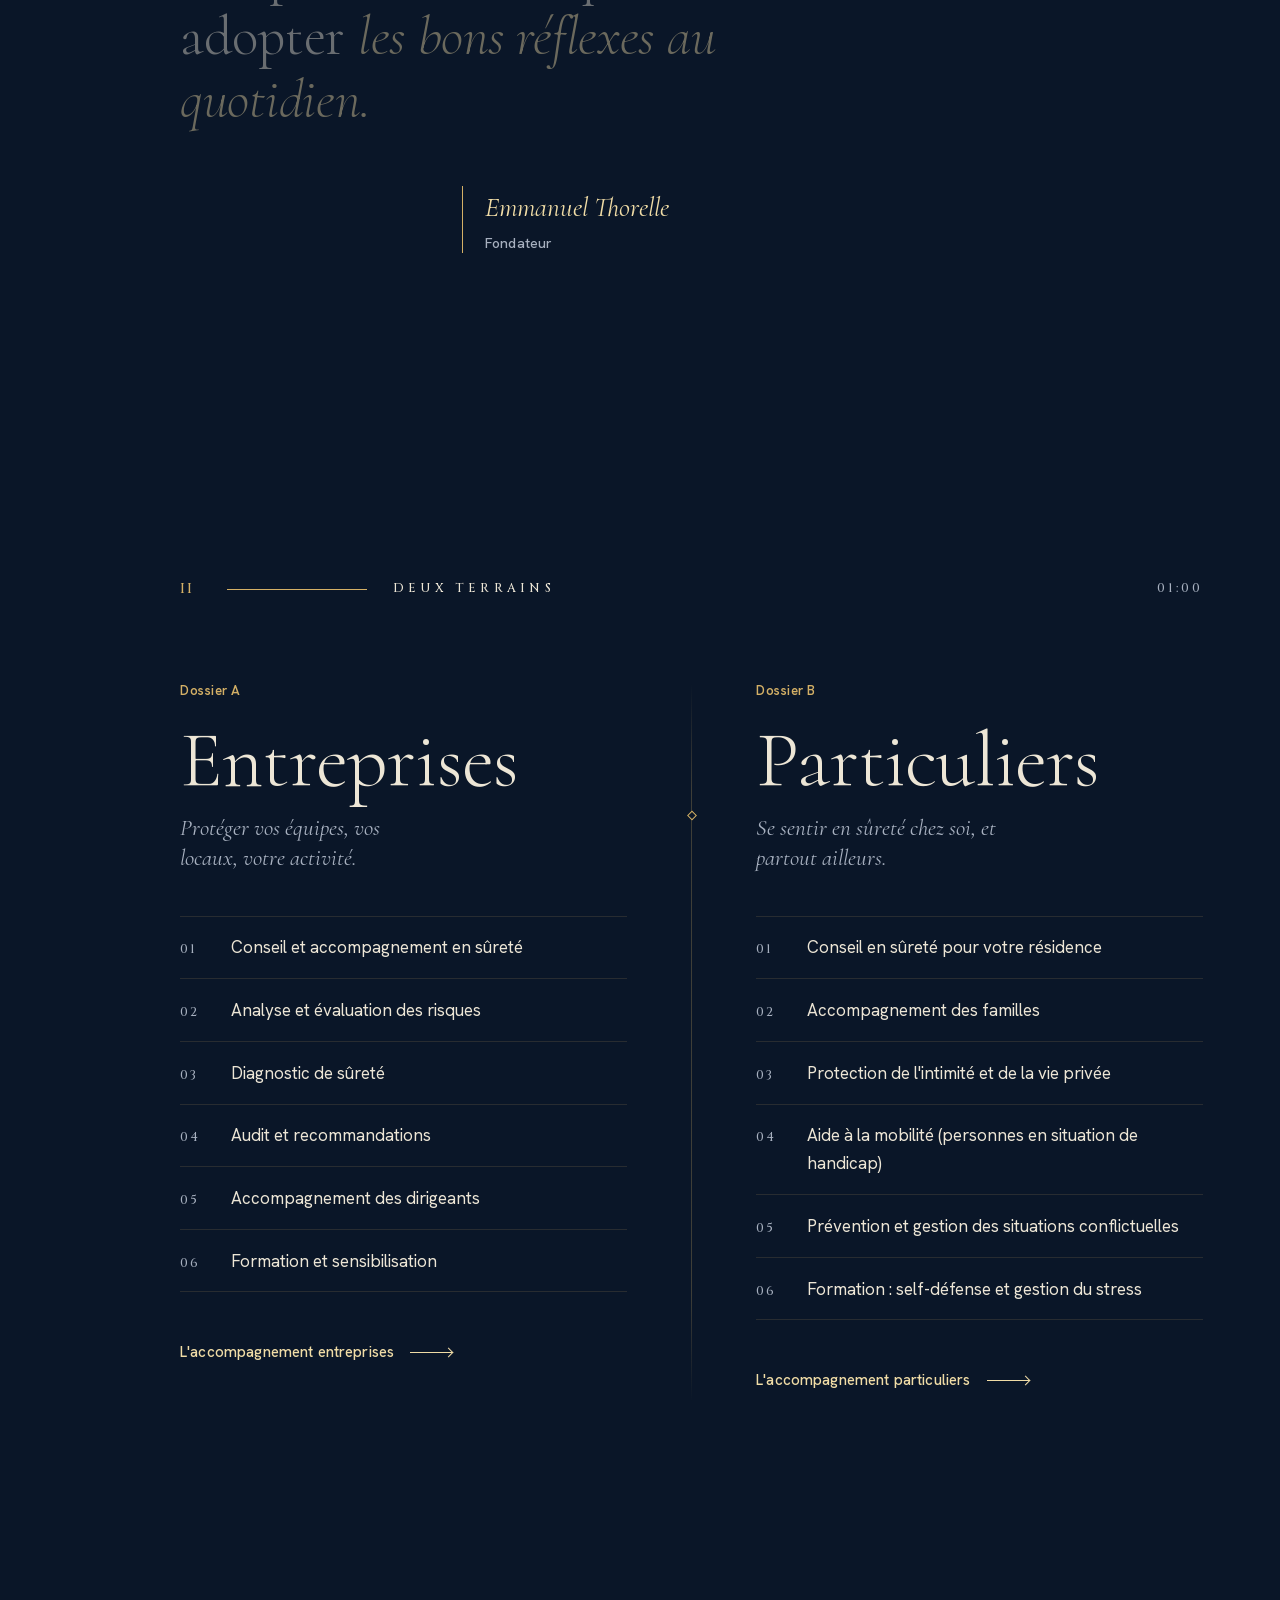
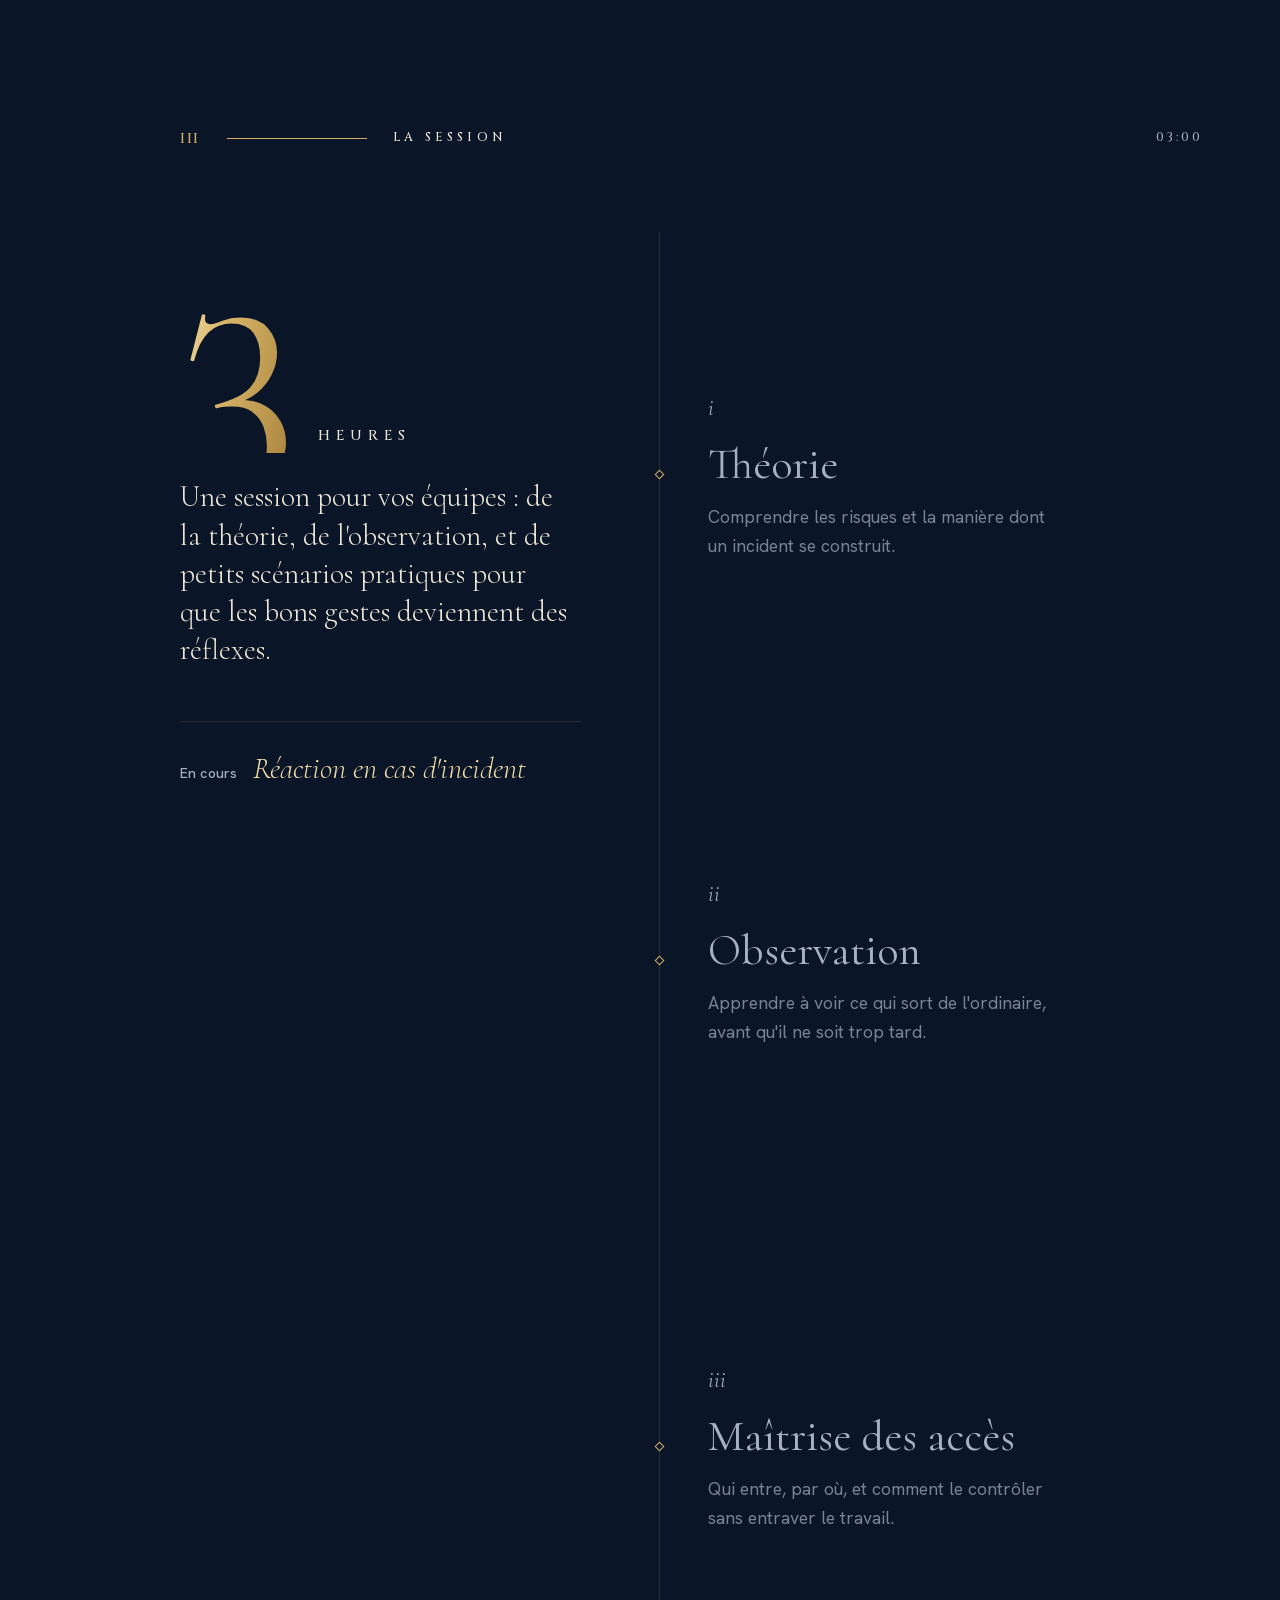
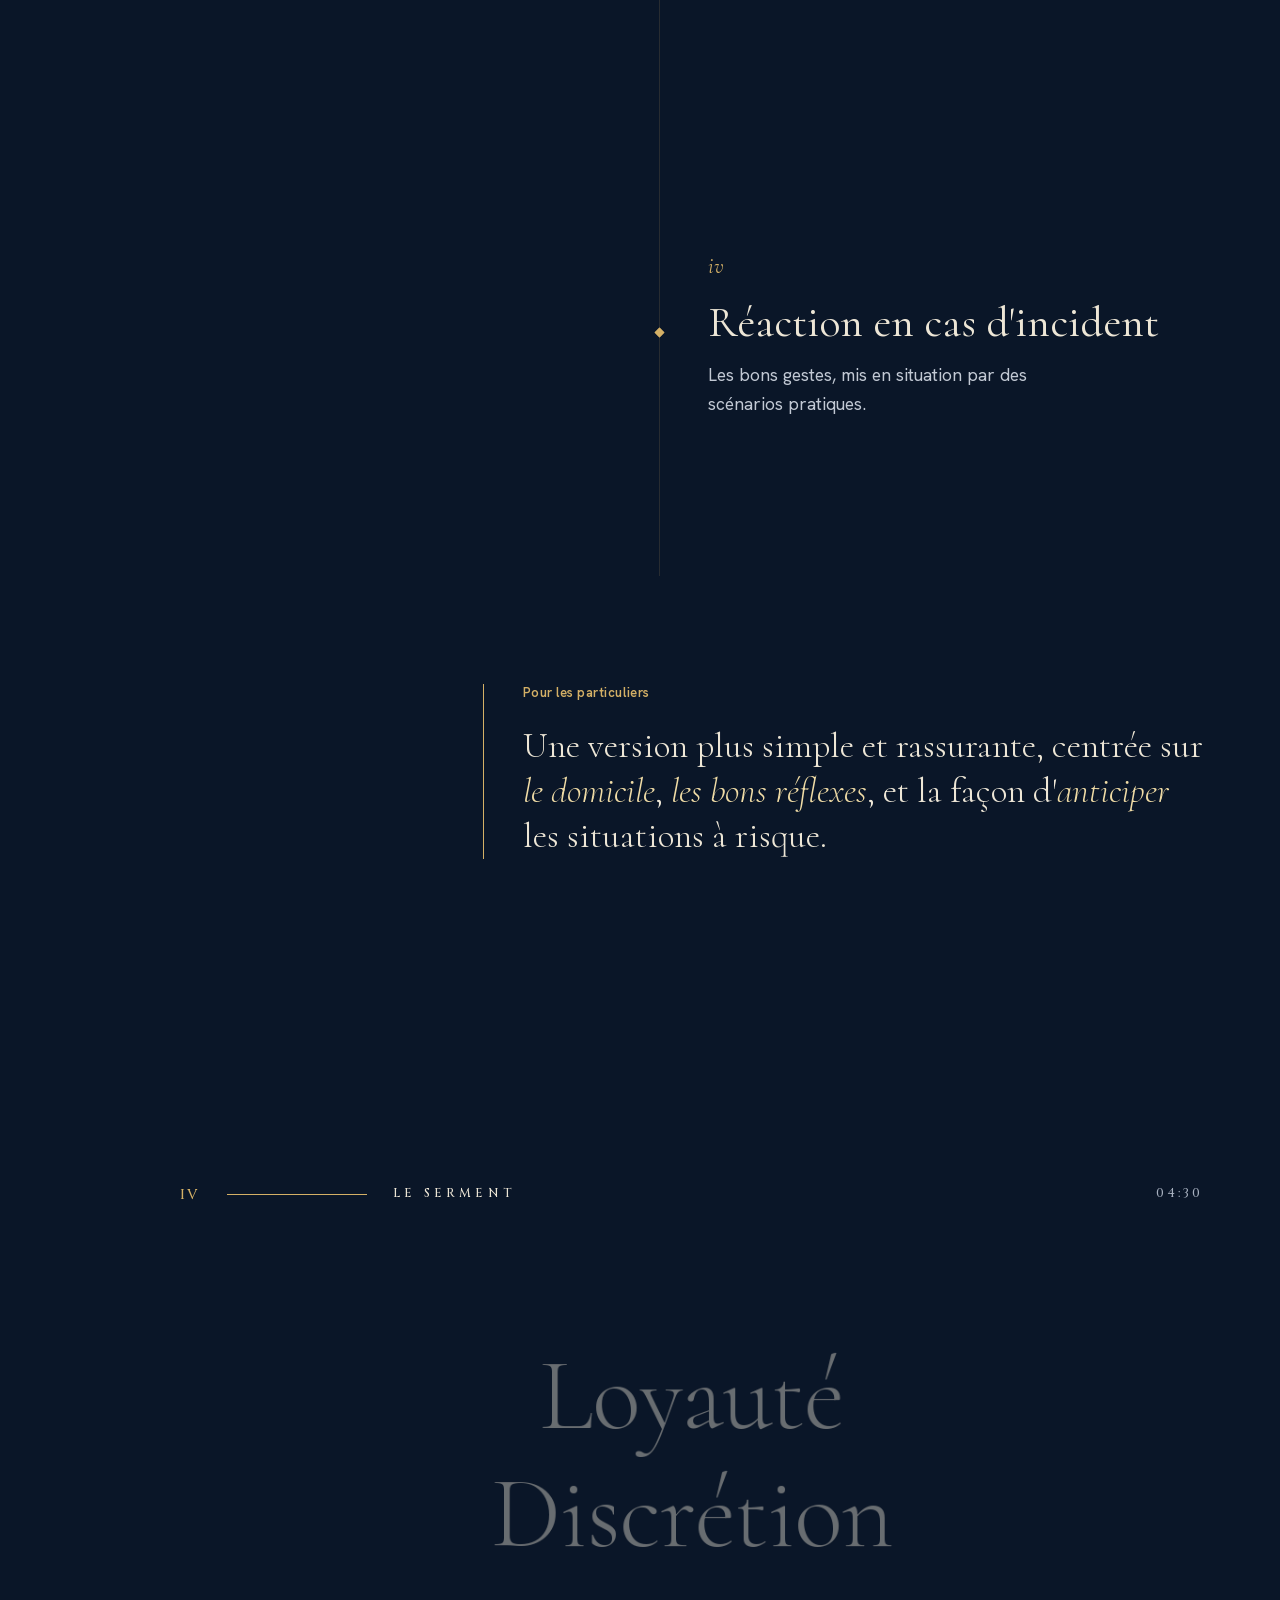
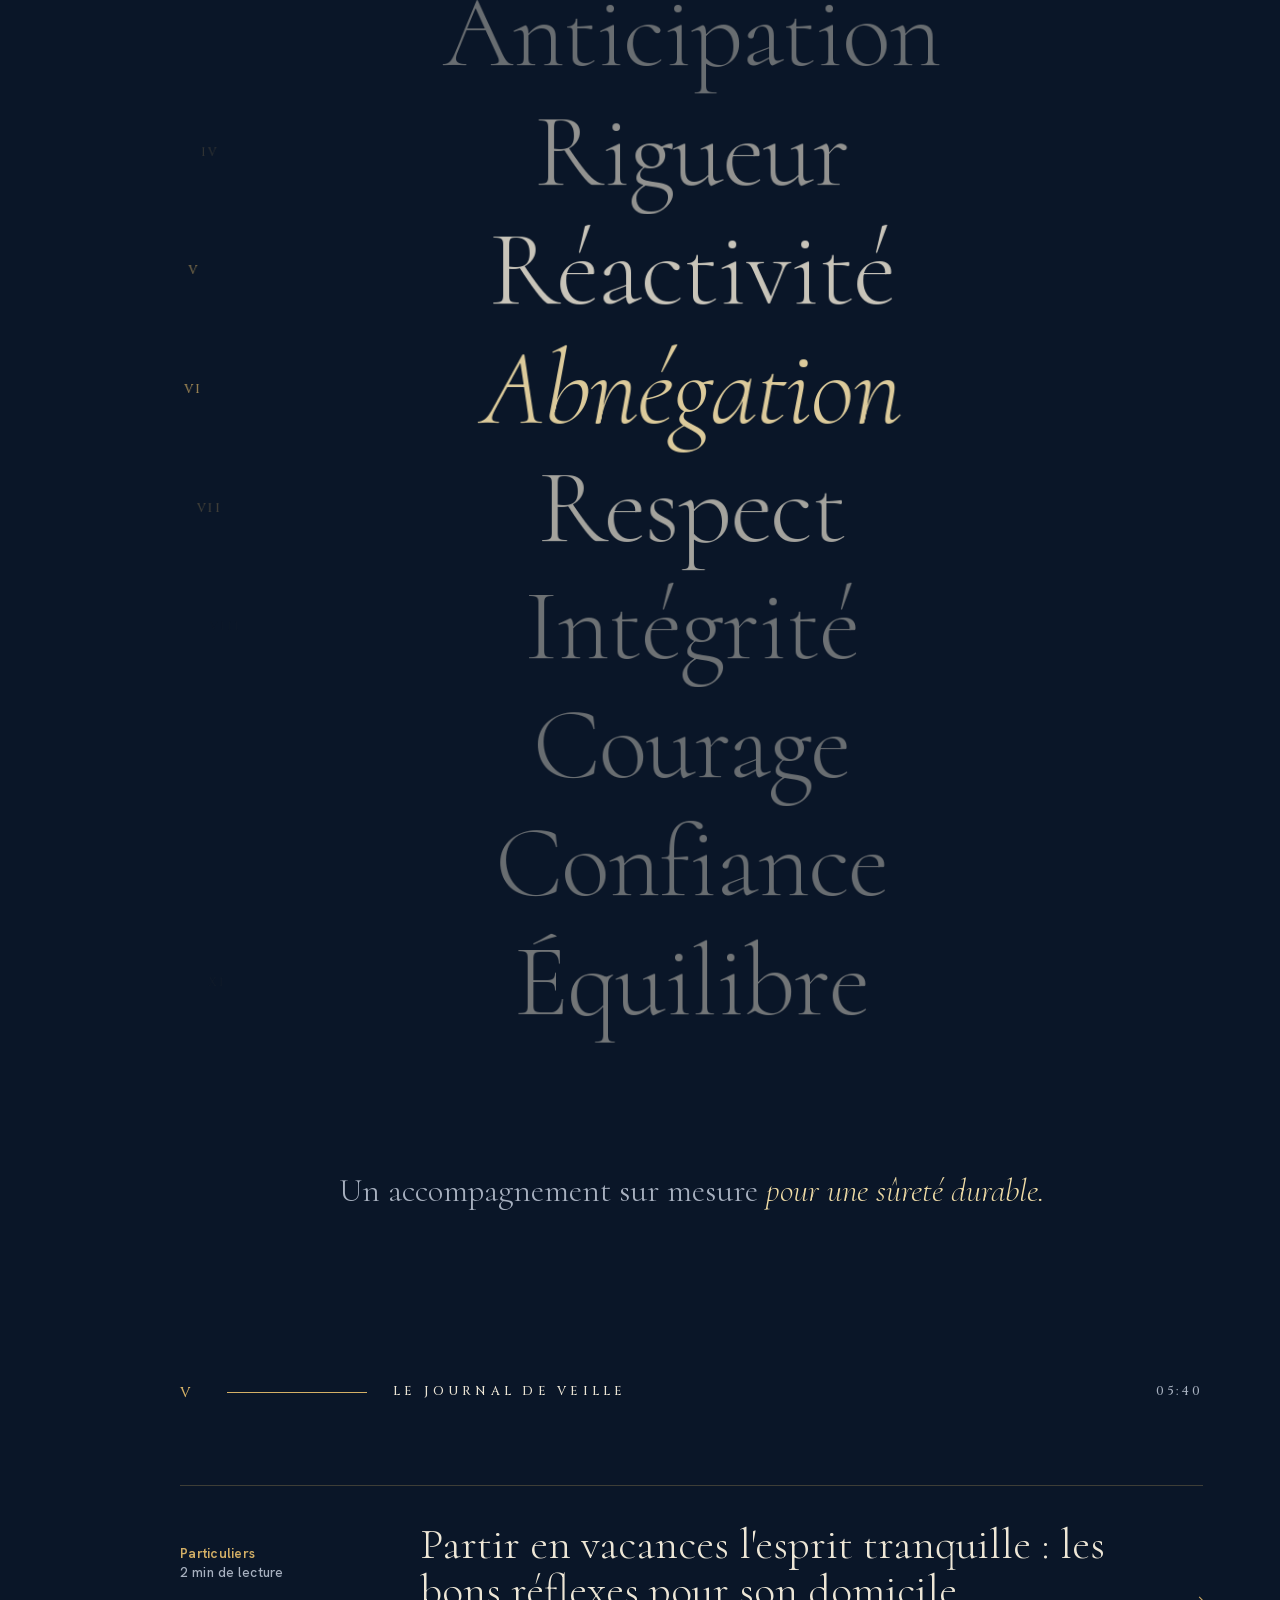
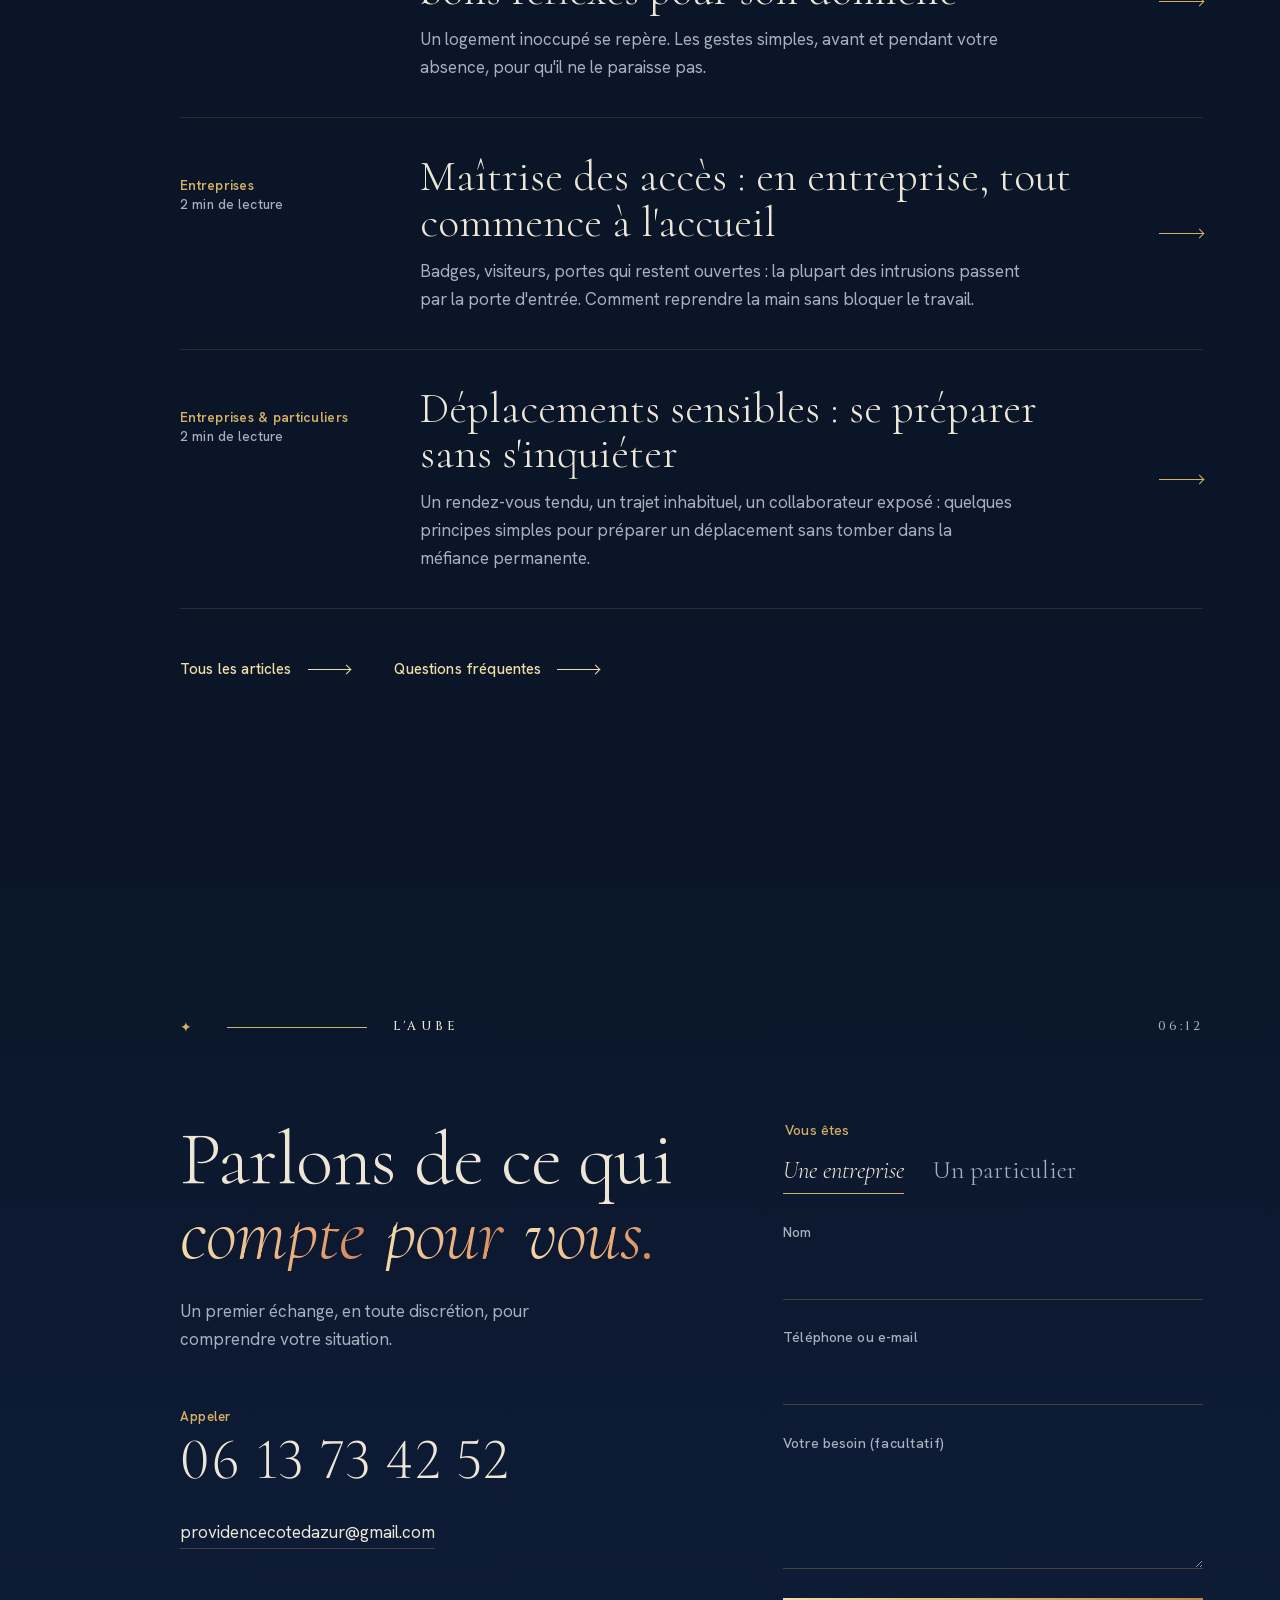
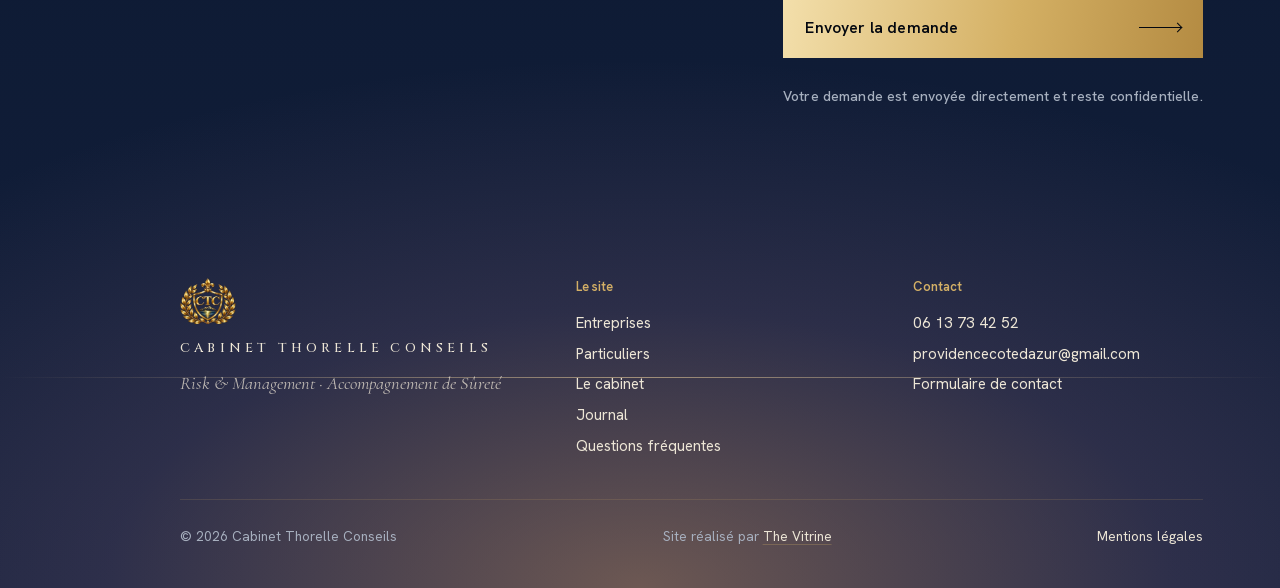
==== commit e5b3a05b: "Remove cabinet portrait, shrink hero figure, drop header clock Co-Authored-By: Claude Opus 5.5 <nore" ====
--- a/index.html
+++ b/index.html
@@ -42,7 +42,6 @@
     </a>
     <nav class="topnav" aria-label="Navigation"><a href="/entreprises/">Entreprises</a><a href="/particuliers/">Particuliers</a><a href="/cabinet/">Le cabinet</a><a href="/journal/">Journal</a><a href="/questions/">Questions</a></nav>
     <div class="bridge-right">
-      <p class="clock" aria-hidden="true"><span class="clock-label">Veille</span> <span class="clock-time" id="clock">21:47</span></p>
       <a class="bridge-cta" href="#aube">Premier échange</a>
       <button class="menu-btn" type="button" aria-expanded="false" aria-controls="menu"><span class="menu-lines" aria-hidden="true"><i></i><i></i></span><span class="menu-label">Menu</span></button>
     </div>
--- a/styles.css
+++ b/styles.css
@@ -1209,7 +1209,7 @@
    edges dissolving into darkness, the headline over him.
    ========================================================= */
 .keeper {
-  position: absolute; left: 58%; top: 64px; height: 128%;
+  position: absolute; left: 58%; top: 64px; height: 92%;
   aspect-ratio: 535 / 1074; pointer-events: none;
   transform: translate3d(-50%, calc(var(--py, 0) * 0.12px), 0);
 }
@@ -1227,7 +1227,7 @@
   transition: opacity 3s var(--ease-soft) .7s, transform 4s var(--ease) .7s;
 }
 @media (max-width: 760px) {
-  .keeper { left: 62%; top: 52px; height: 104%; }
+  .keeper { left: 62%; top: 52px; height: 76%; }
   .js.is-ready .keeper img { opacity: .48; }
 }
 @media (prefers-reduced-motion: reduce) {
@@ -1261,10 +1261,9 @@
 .prose .photo { margin: 2.8rem 0; max-width: 460px; }
 
 /* Le cabinet: portrait beside the founder's words */
-.founder { display: grid; grid-template-columns: minmax(0, .85fr) minmax(0, 1.15fr); gap: clamp(2rem, 5vw, 5rem); align-items: center; }
+.founder { max-width: 62rem; }
 .founder .manifesto { font-size: clamp(1.8rem, 3.2vw, 3.2rem); }
 .founder .signature { margin-left: 0; }
-@media (max-width: 860px) { .founder { grid-template-columns: 1fr; } .founder .cutout { max-width: 420px; } }
 
 /* Contact: who you will be speaking to */
 .contact-portrait { max-width: 260px; margin-bottom: 2.4rem; }
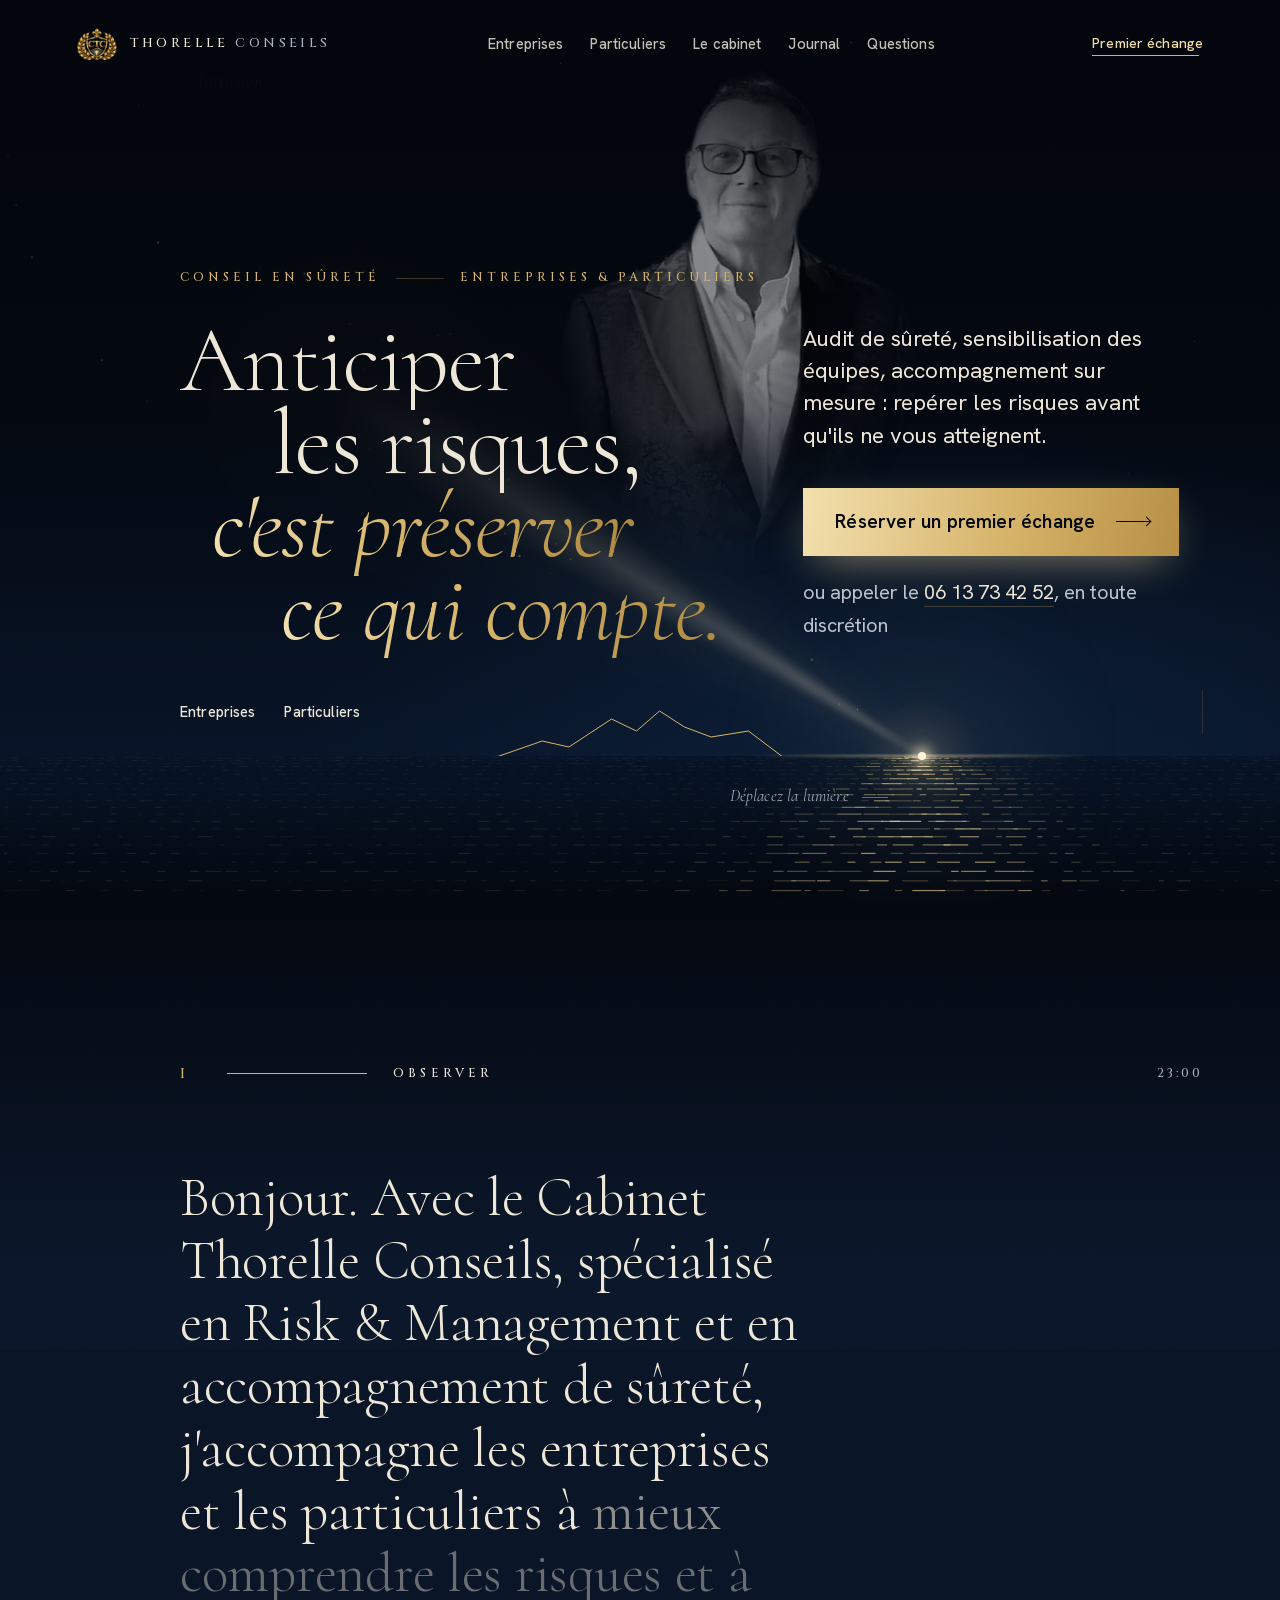
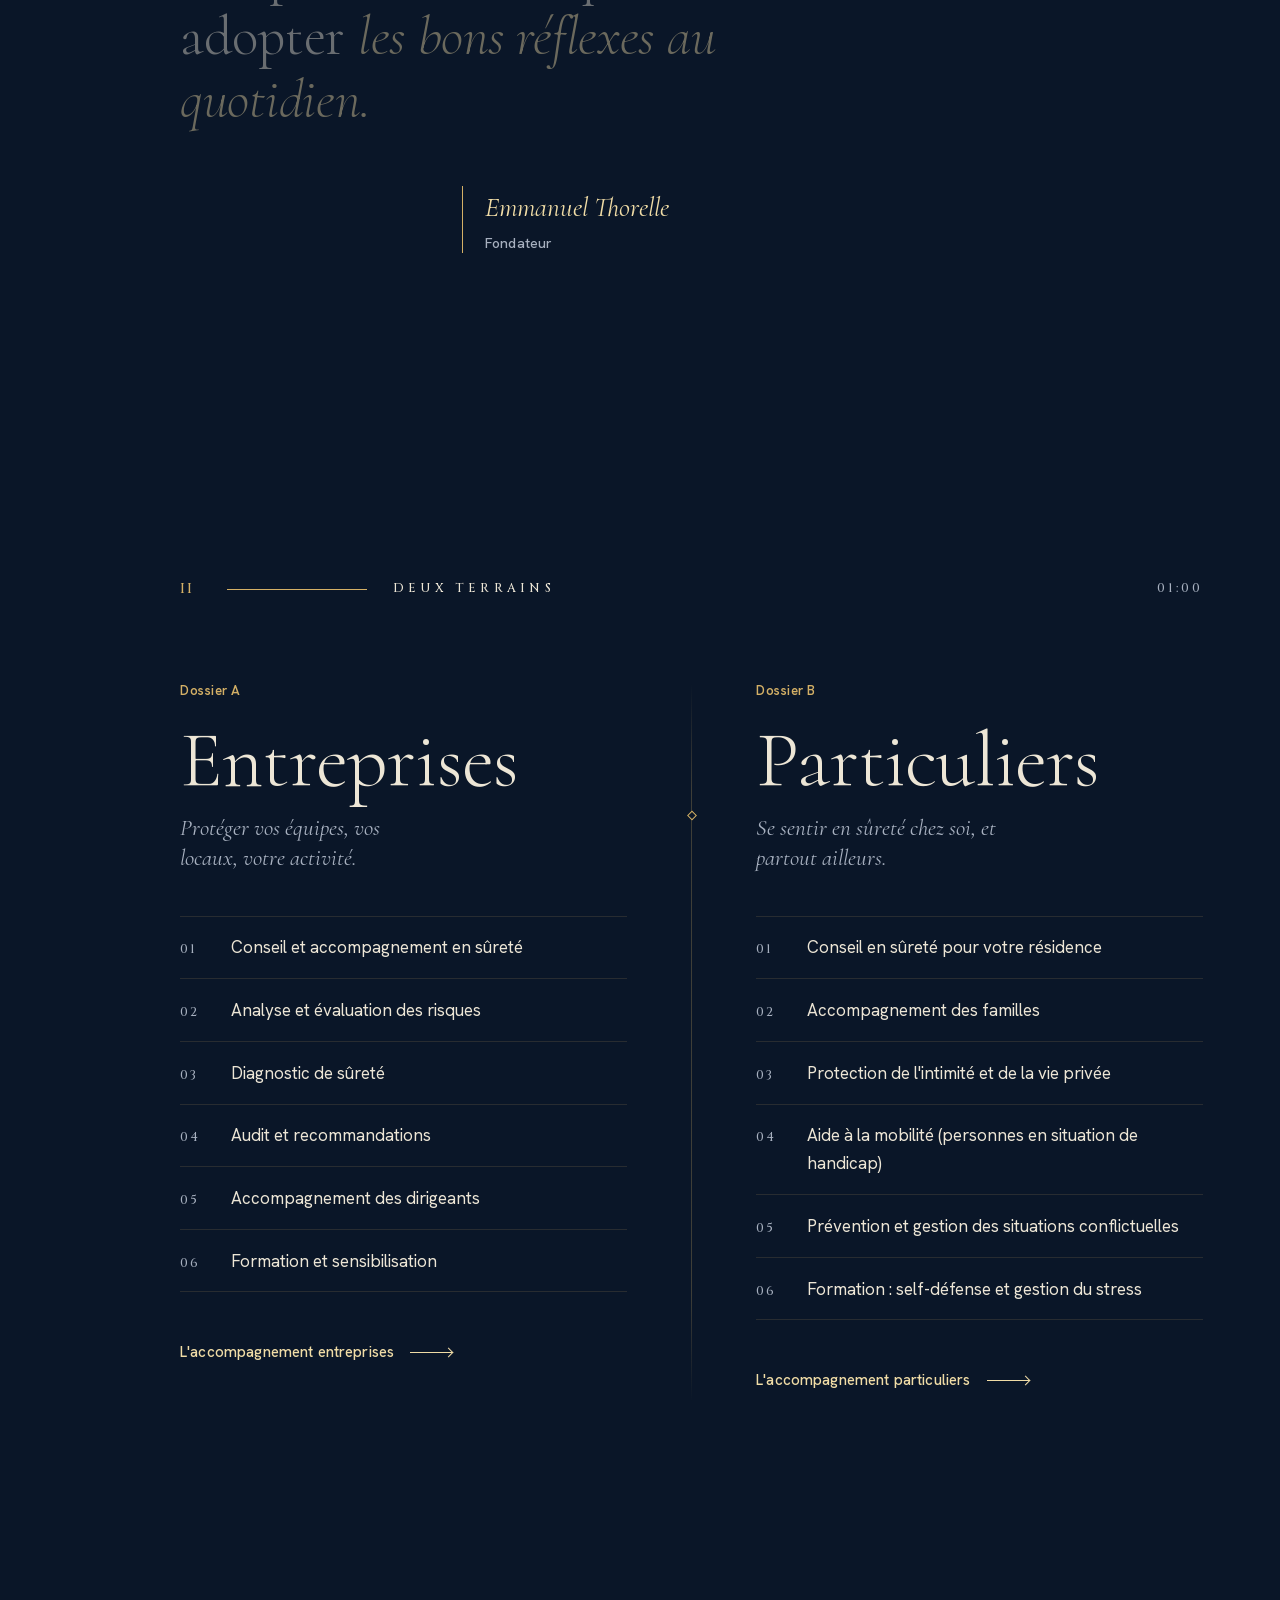
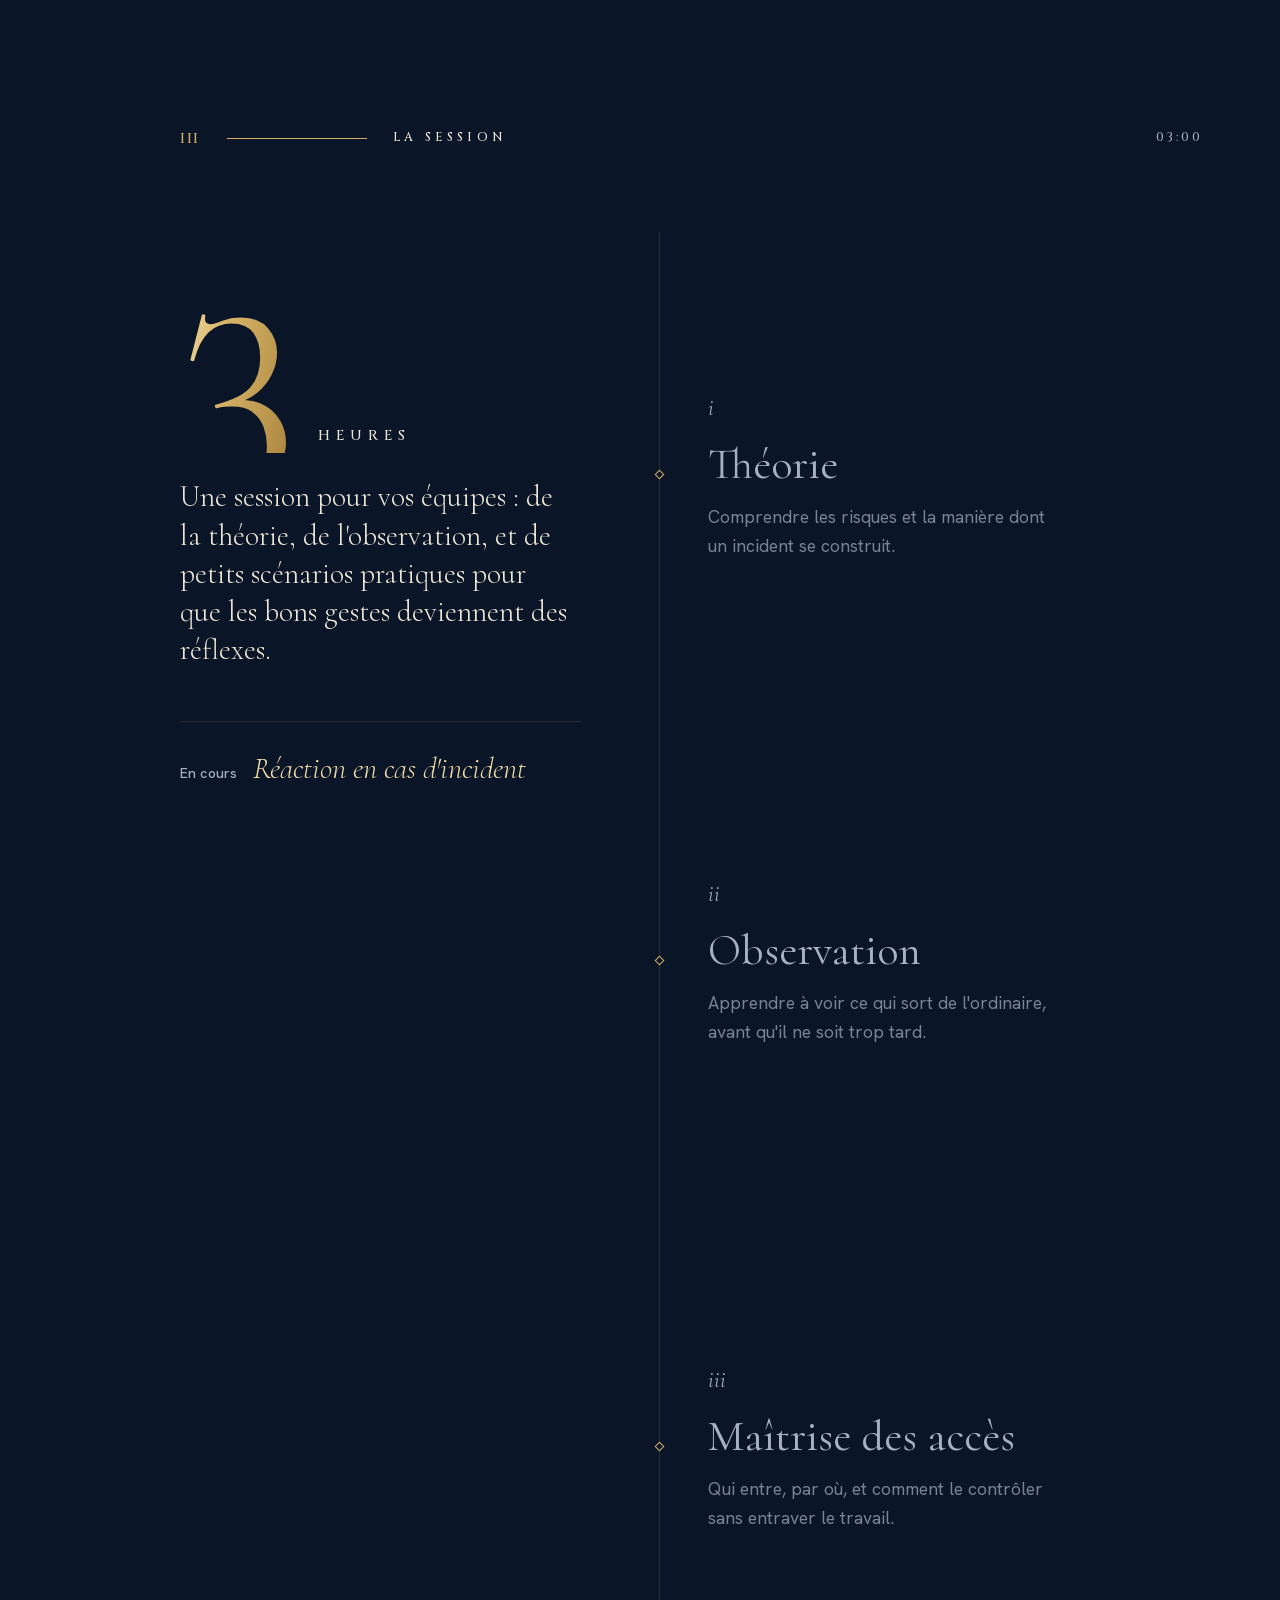
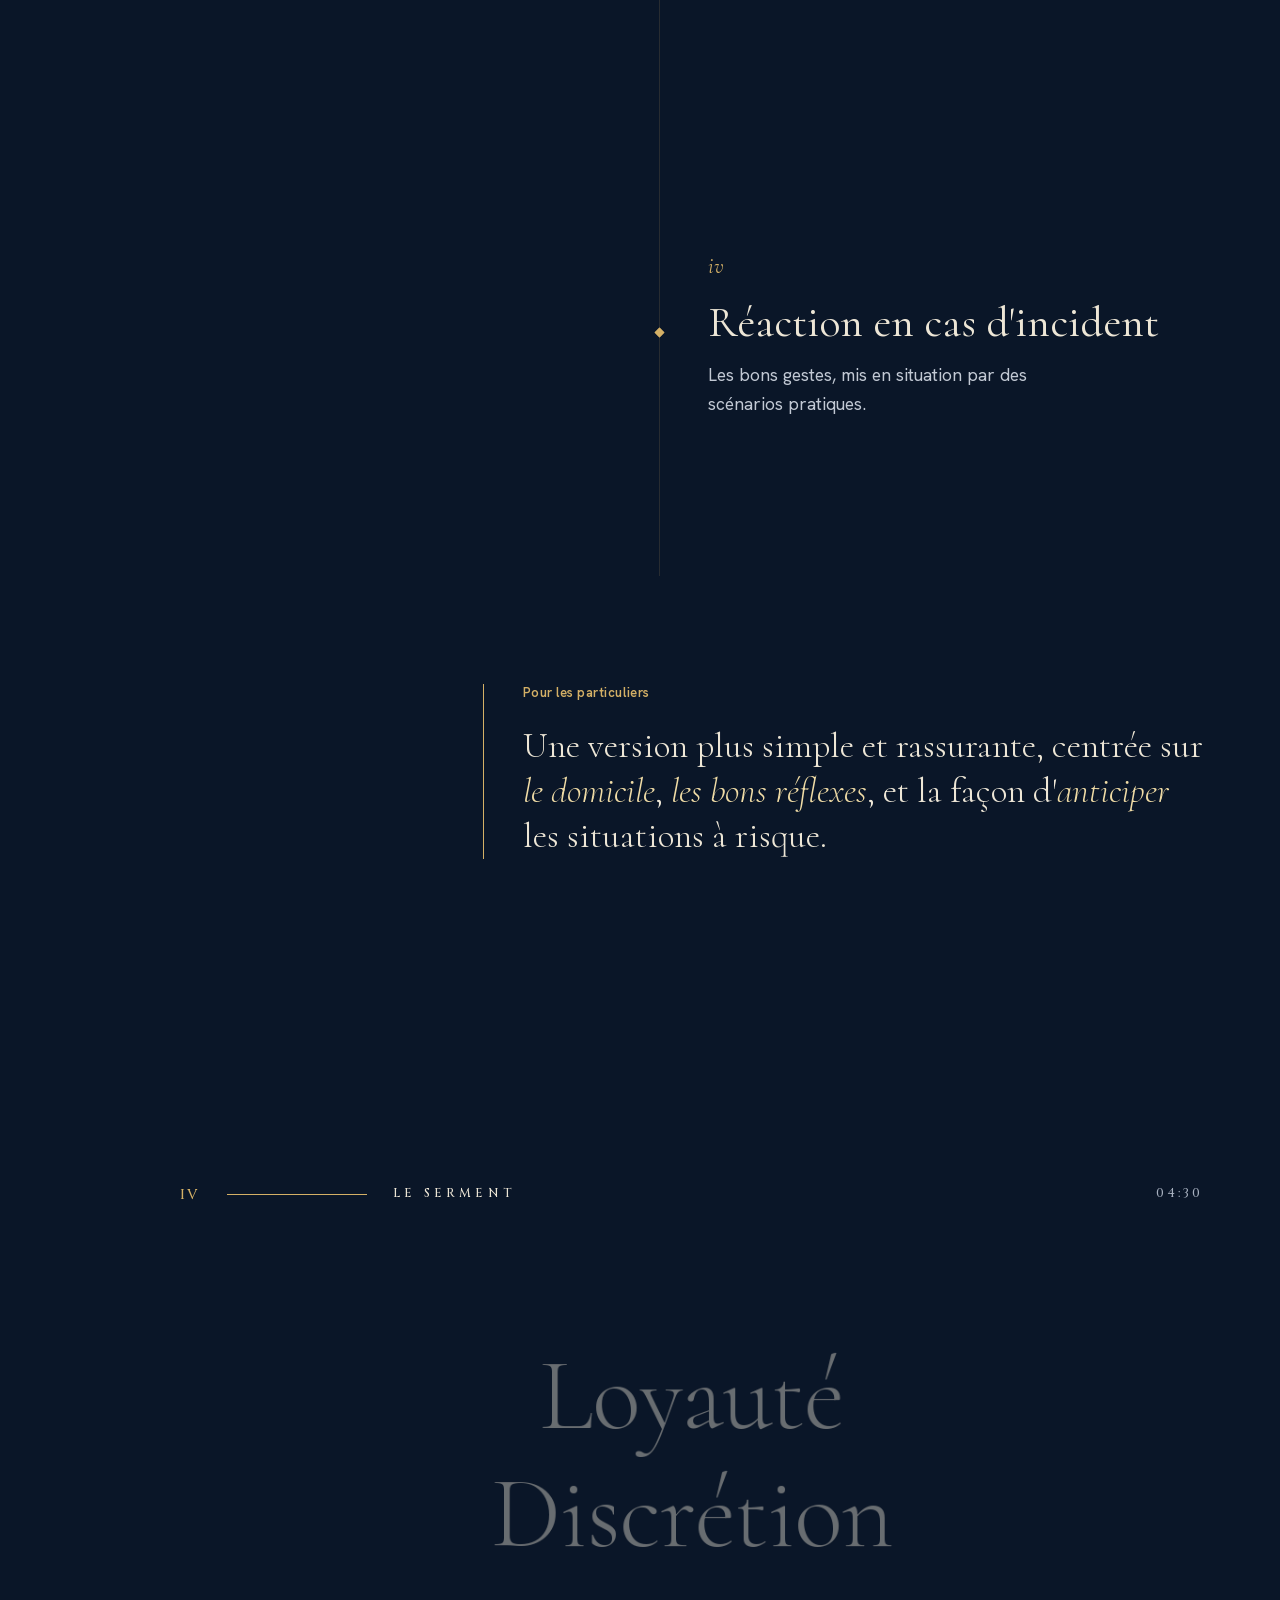
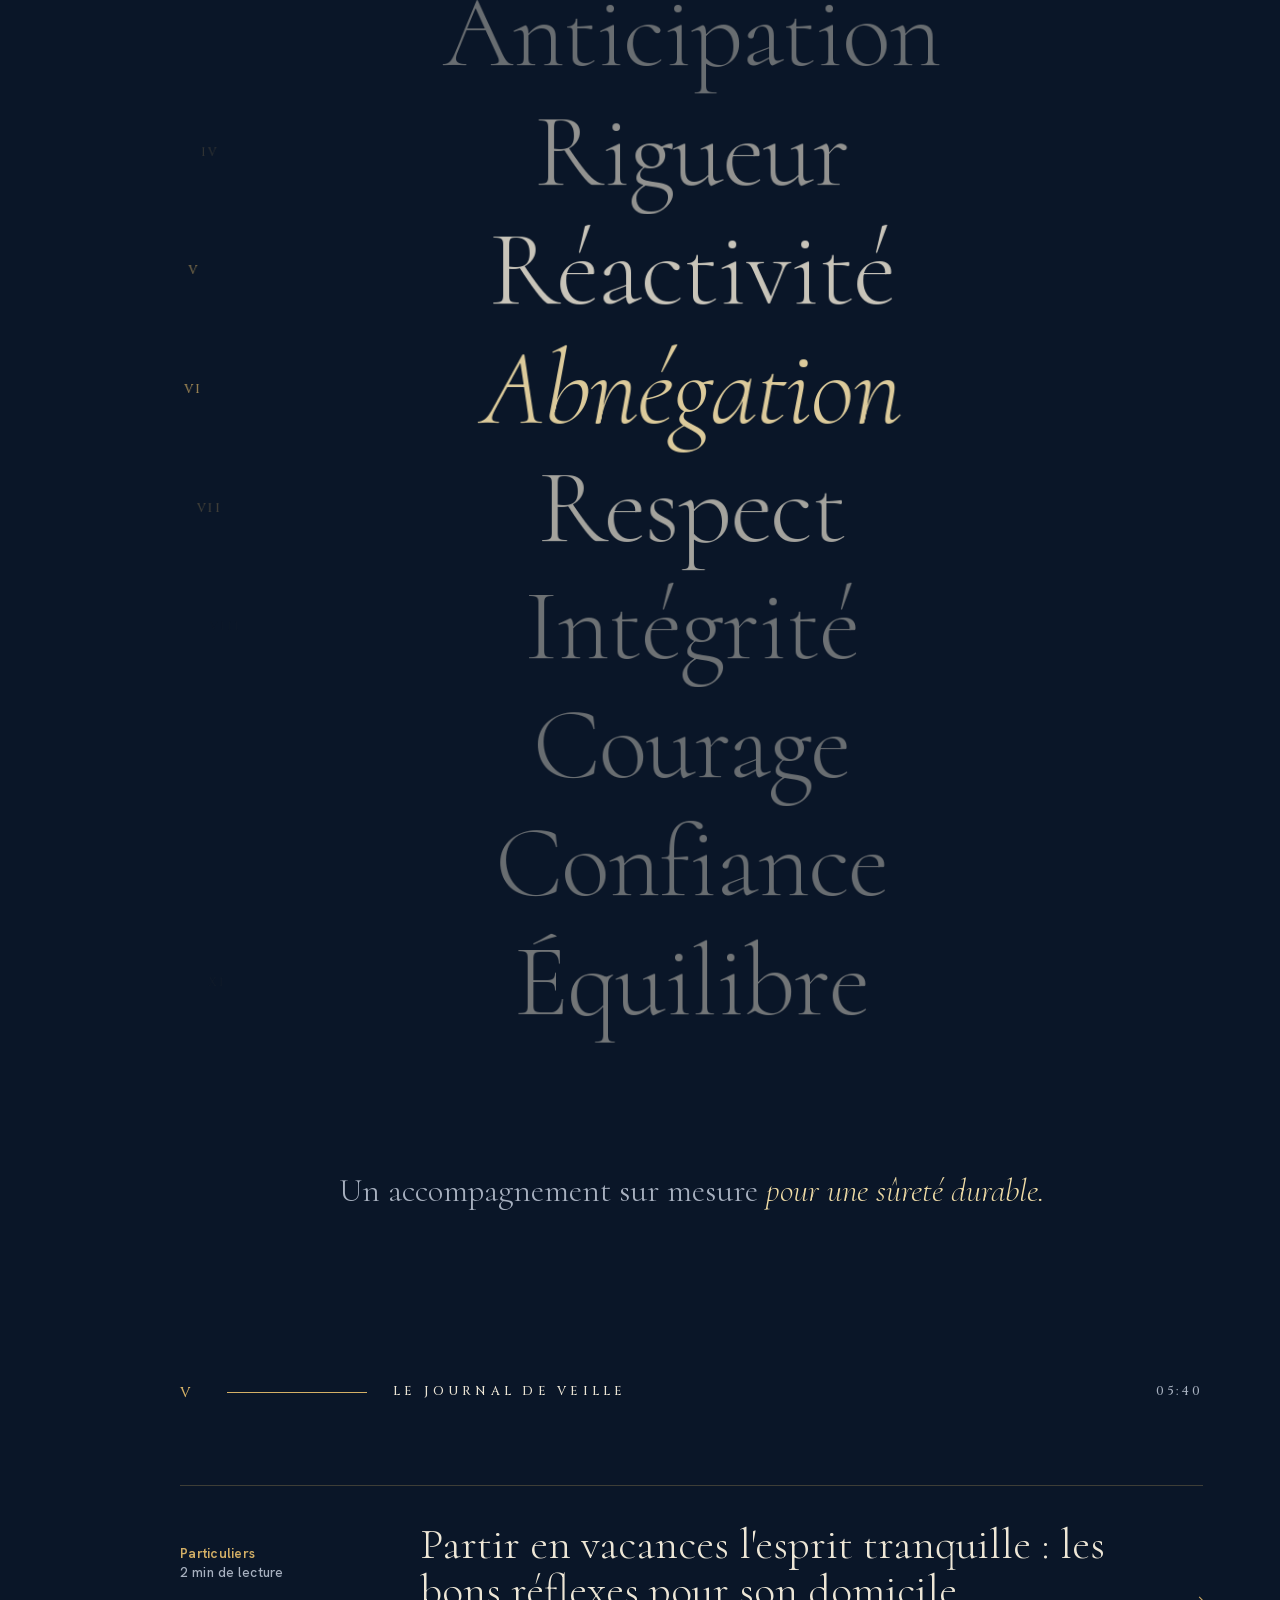
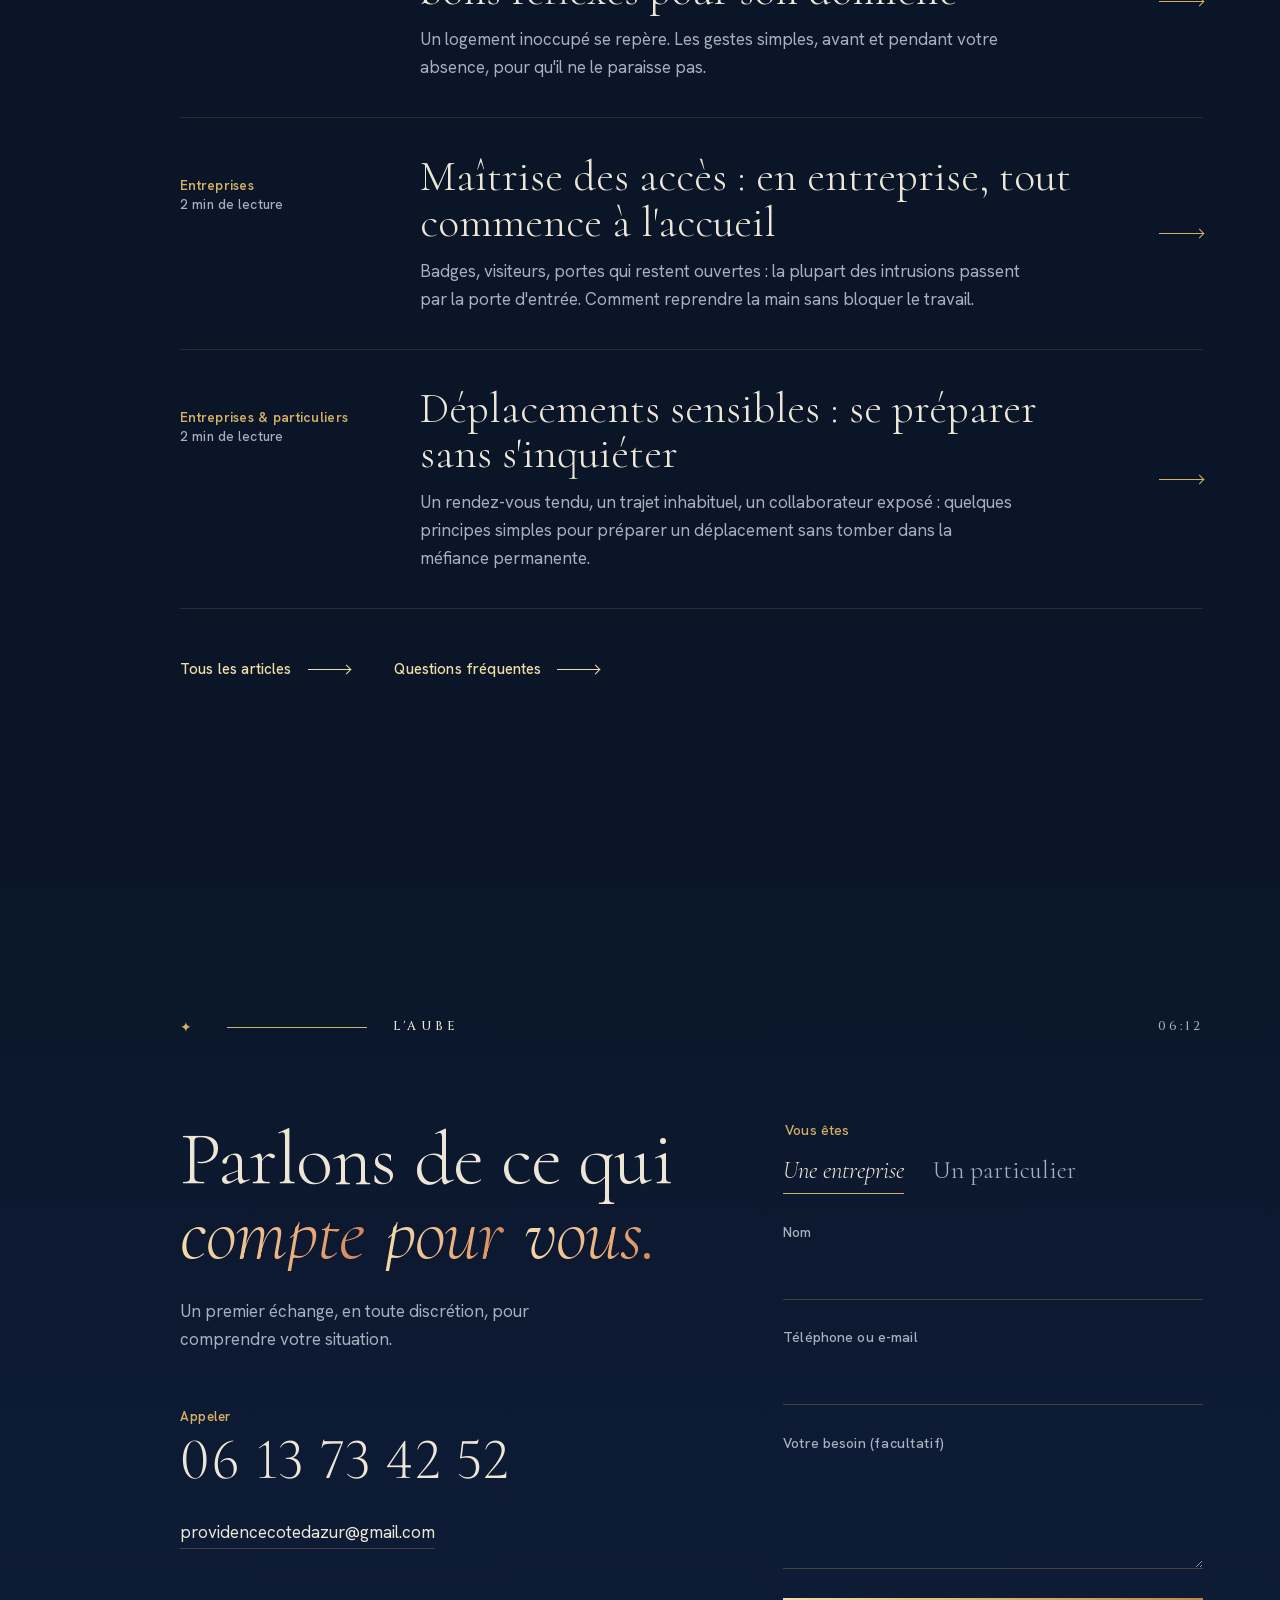
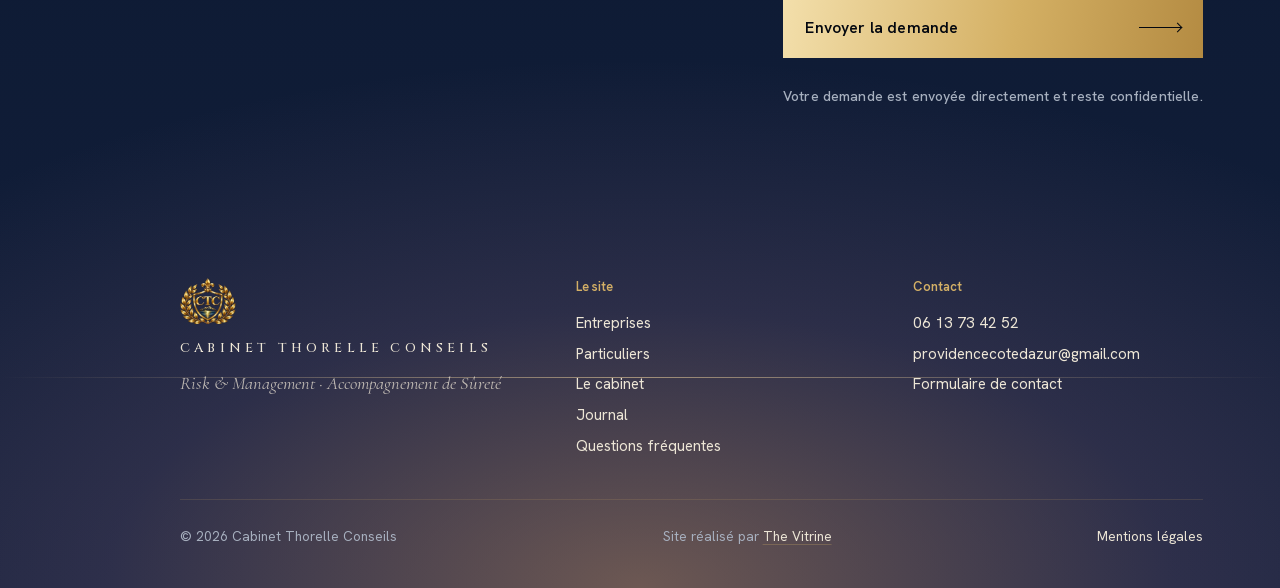
==== commit 11e163d5: "feat(journal): add family photo to the holiday article; bump CSS version - Journal "Partir en vacanc" ====
--- a/index.html
+++ b/index.html
@@ -25,7 +25,7 @@
   <link rel="preload" href="/fonts/cormorant.woff2" as="font" type="font/woff2" crossorigin>
   <link rel="preload" href="/fonts/cormorant-italic.woff2" as="font" type="font/woff2" crossorigin>
   <link rel="preload" href="/fonts/hanken-grotesk.woff2" as="font" type="font/woff2" crossorigin>
-  <link rel="stylesheet" href="/styles.css?v=20261107j">
+  <link rel="stylesheet" href="/styles.css?v=20261114a">
   <script>document.documentElement.classList.add('js');</script>
   <script type="application/ld+json">{"@context":"https://schema.org","@type":"ProfessionalService","name":"Cabinet Thorelle Conseils","description":"Risk & Management, accompagnement de sûreté pour les entreprises et les particuliers.","url":"https://www.thorellesurete.fr/","telephone":"+33613734252","email":"providencecotedazur@gmail.com","image":"https://www.thorellesurete.fr/assets/og-card.jpg?v=2","logo":"https://www.thorellesurete.fr/assets/crest.png","founder":{"@type":"Person","name":"Emmanuel Thorelle"}}</script>
 </head>
--- a/styles.css
+++ b/styles.css
@@ -816,6 +816,40 @@
 .page-section { padding: clamp(5rem, 13vh, 9rem) var(--gutter) 0 var(--gutter-left); }
 .page-section > * { max-width: 1240px; }
 .page-section:last-of-type { padding-bottom: clamp(5rem, 13vh, 9rem); }
+
+/* ---- Cinematic photo band ---- */
+.photo-band {
+  position: relative; isolation: isolate; margin: 0; overflow: hidden;
+  min-height: clamp(360px, 56vh, 620px);
+  display: flex; align-items: flex-end;
+  border-block: 1px solid var(--hair-soft);
+}
+.photo-band img {
+  position: absolute; inset: 0; width: 100%; height: 100%;
+  object-fit: cover; object-position: center 38%; z-index: -2;
+}
+.photo-band::after {
+  content: ""; position: absolute; inset: 0; z-index: -1;
+  background:
+    linear-gradient(to top, rgba(2, 5, 11, .92) 0%, rgba(3, 7, 15, .45) 42%, rgba(3, 7, 15, .12) 100%),
+    linear-gradient(to right, rgba(2, 5, 11, .6), transparent 55%);
+}
+.photo-band-cap {
+  padding: clamp(2.4rem, 6vh, 4rem) var(--gutter) clamp(2.4rem, 6vh, 4rem) var(--gutter-left);
+  max-width: 48ch;
+}
+.photo-band-kicker {
+  display: block; font: var(--label); letter-spacing: .22em; text-transform: uppercase;
+  background: var(--gold-text); -webkit-background-clip: text; background-clip: text; color: transparent;
+  margin-bottom: .9rem;
+}
+.photo-band-line {
+  display: block; font-family: var(--f-display); font-style: italic;
+  font-size: clamp(1.5rem, 2.6vw, 2.3rem); line-height: 1.25; color: var(--ivoire);
+}
+@media (max-width: 640px) {
+  .photo-band img { object-position: center 42%; }
+}
 .lede {
   font-family: var(--f-display); font-weight: 300; font-size: clamp(1.7rem, 3.2vw, 2.9rem); line-height: 1.2; max-width: 26ch;
 }
@@ -1259,11 +1293,13 @@
   .with-figure .photo { position: static; max-width: 420px; }
 }
 .prose .photo { margin: 2.8rem 0; max-width: 460px; }
+.article-page .prose .photo figcaption { color: var(--ink-soft); }
 
 /* Le cabinet: portrait beside the founder's words */
-.founder { max-width: 62rem; }
+.founder { display: grid; grid-template-columns: minmax(0, .85fr) minmax(0, 1.15fr); gap: clamp(2rem, 5vw, 5rem); align-items: center; }
 .founder .manifesto { font-size: clamp(1.8rem, 3.2vw, 3.2rem); }
 .founder .signature { margin-left: 0; }
+@media (max-width: 860px) { .founder { grid-template-columns: 1fr; } .founder .cutout { max-width: 100%; } }
 
 /* Contact: who you will be speaking to */
 .contact-portrait { max-width: 260px; margin-bottom: 2.4rem; }
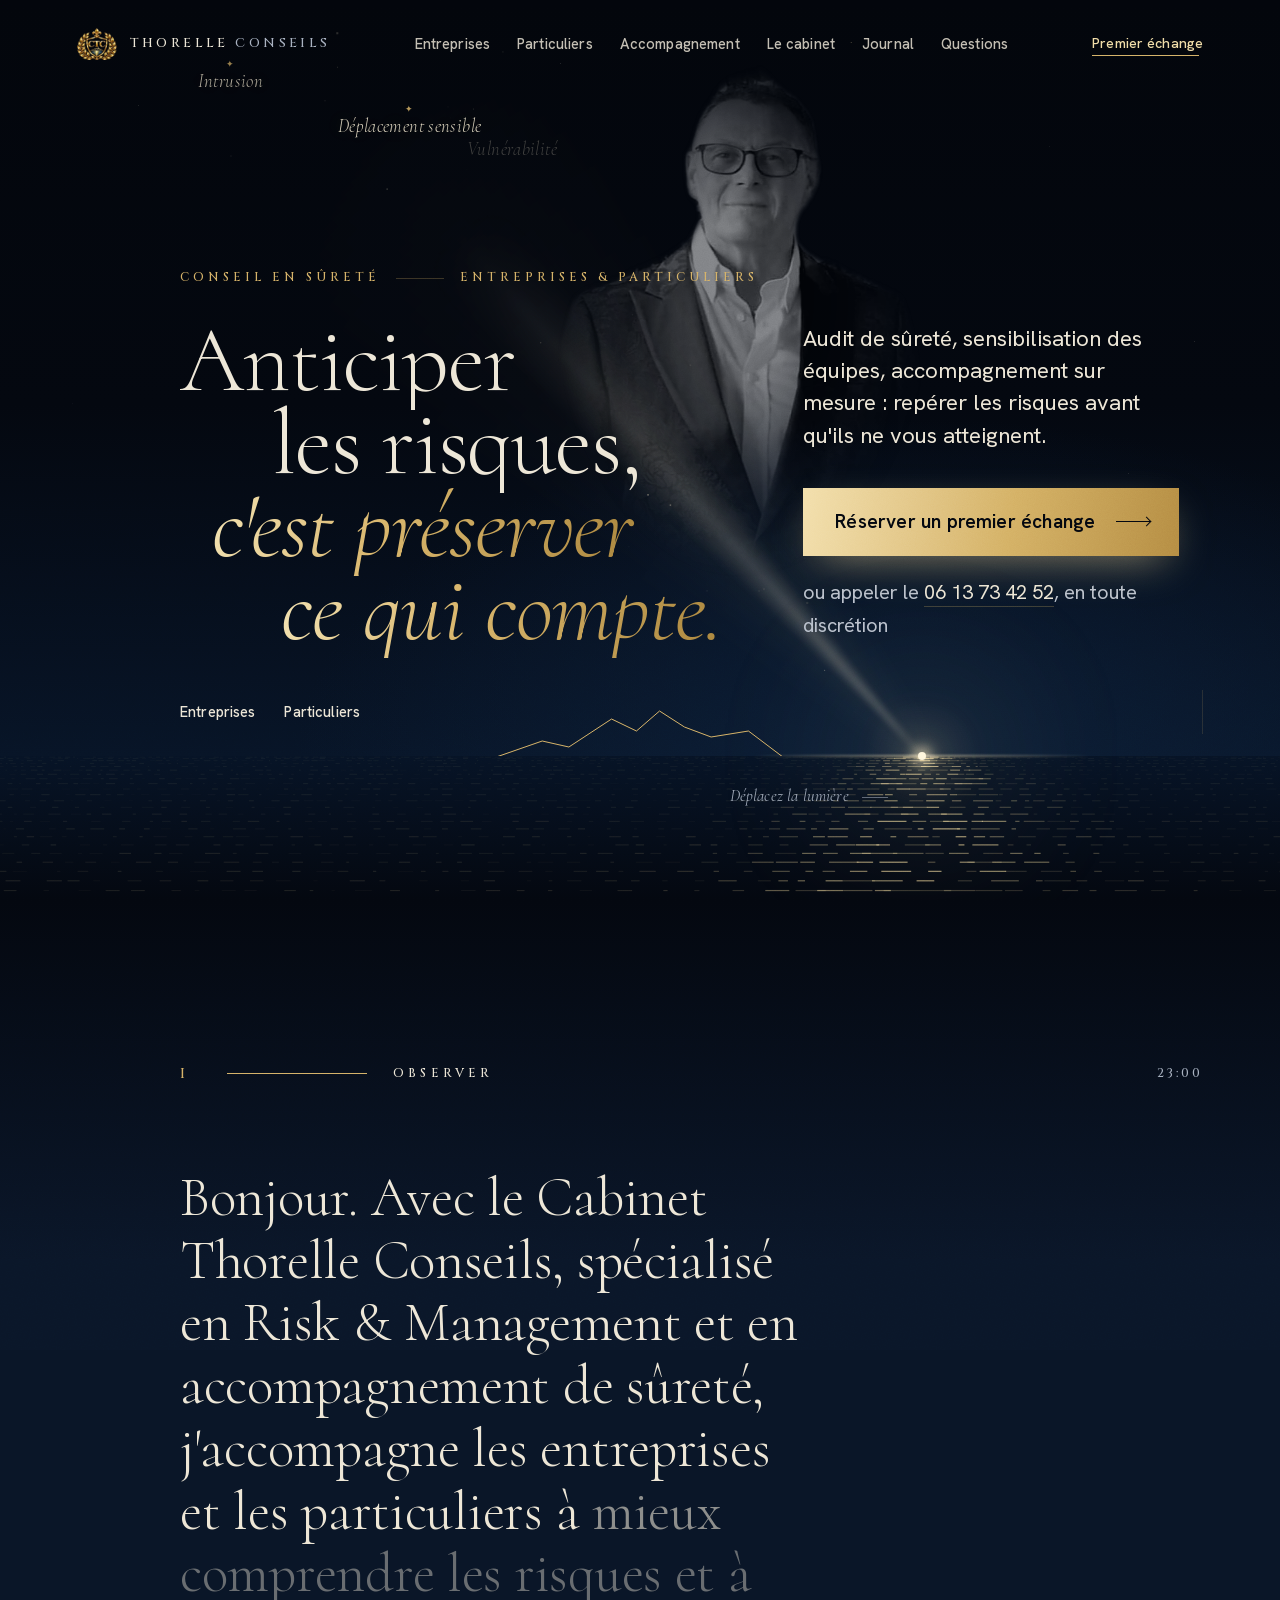
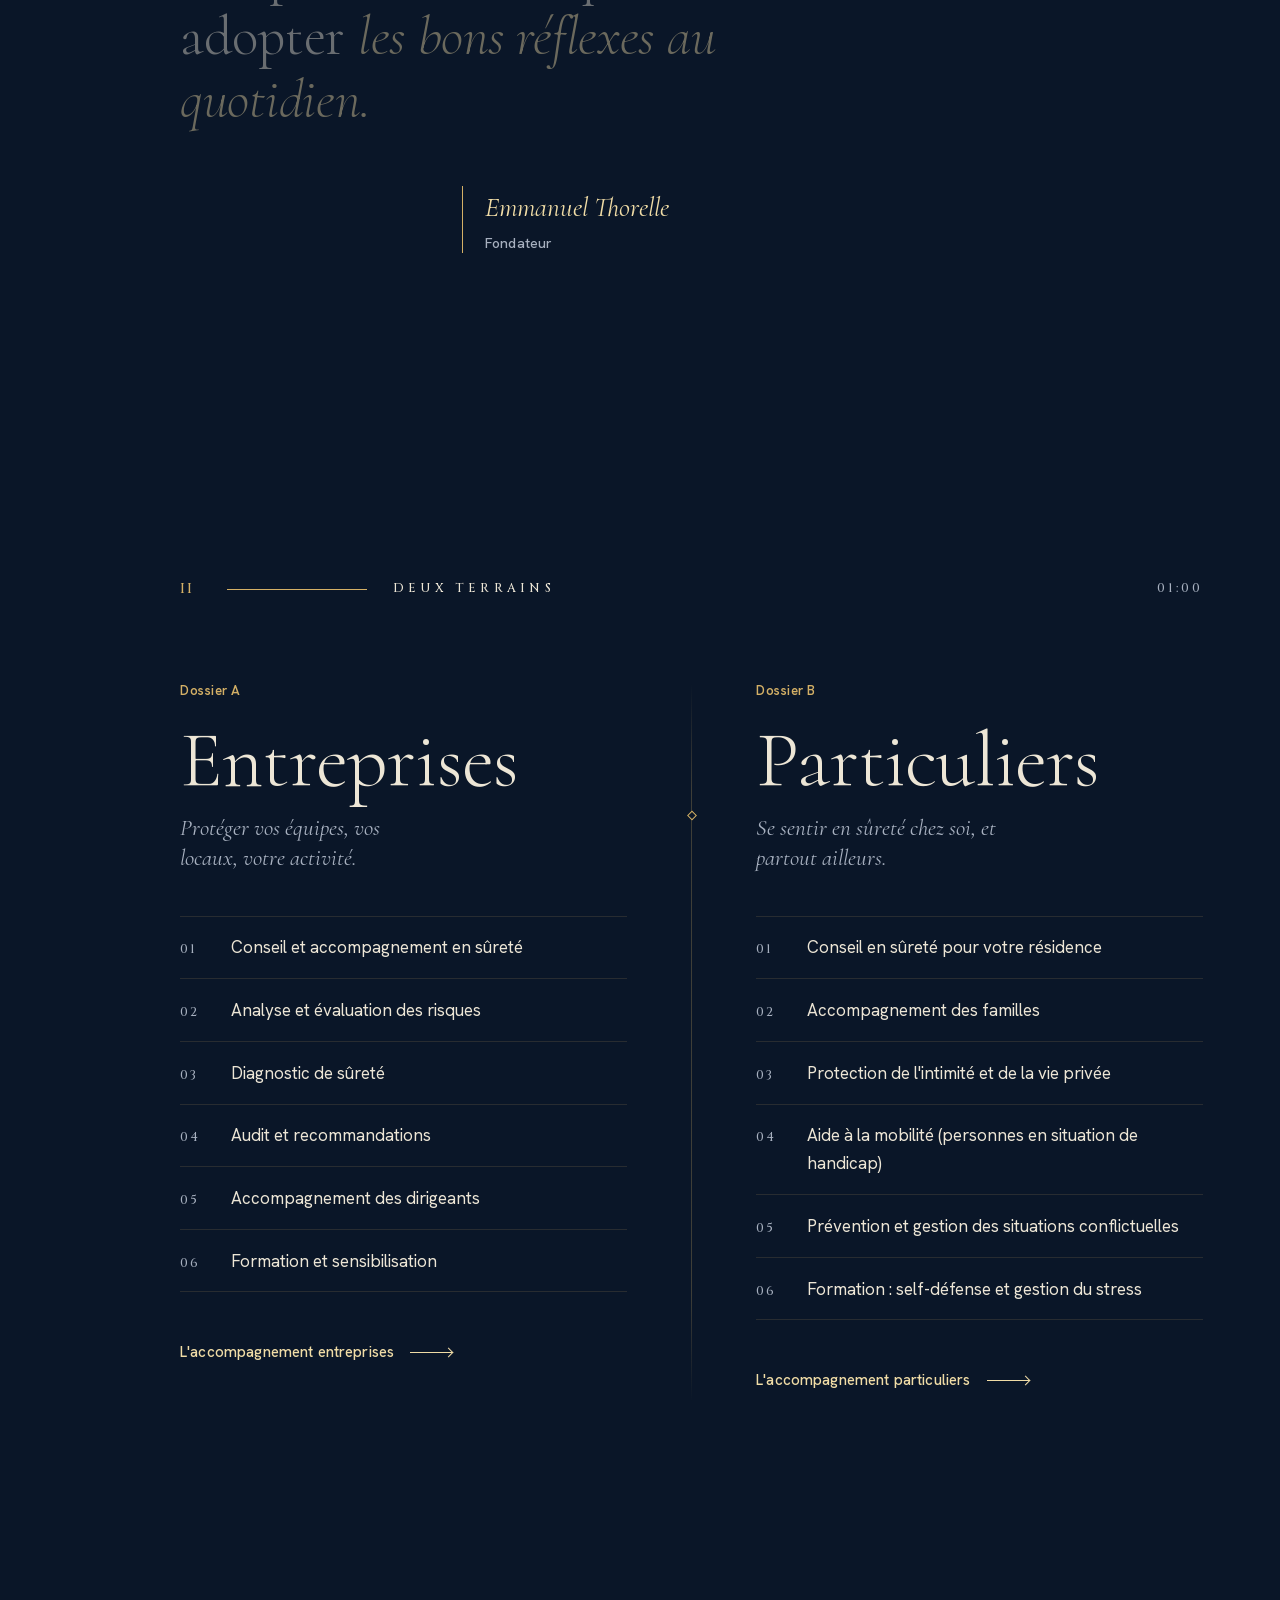
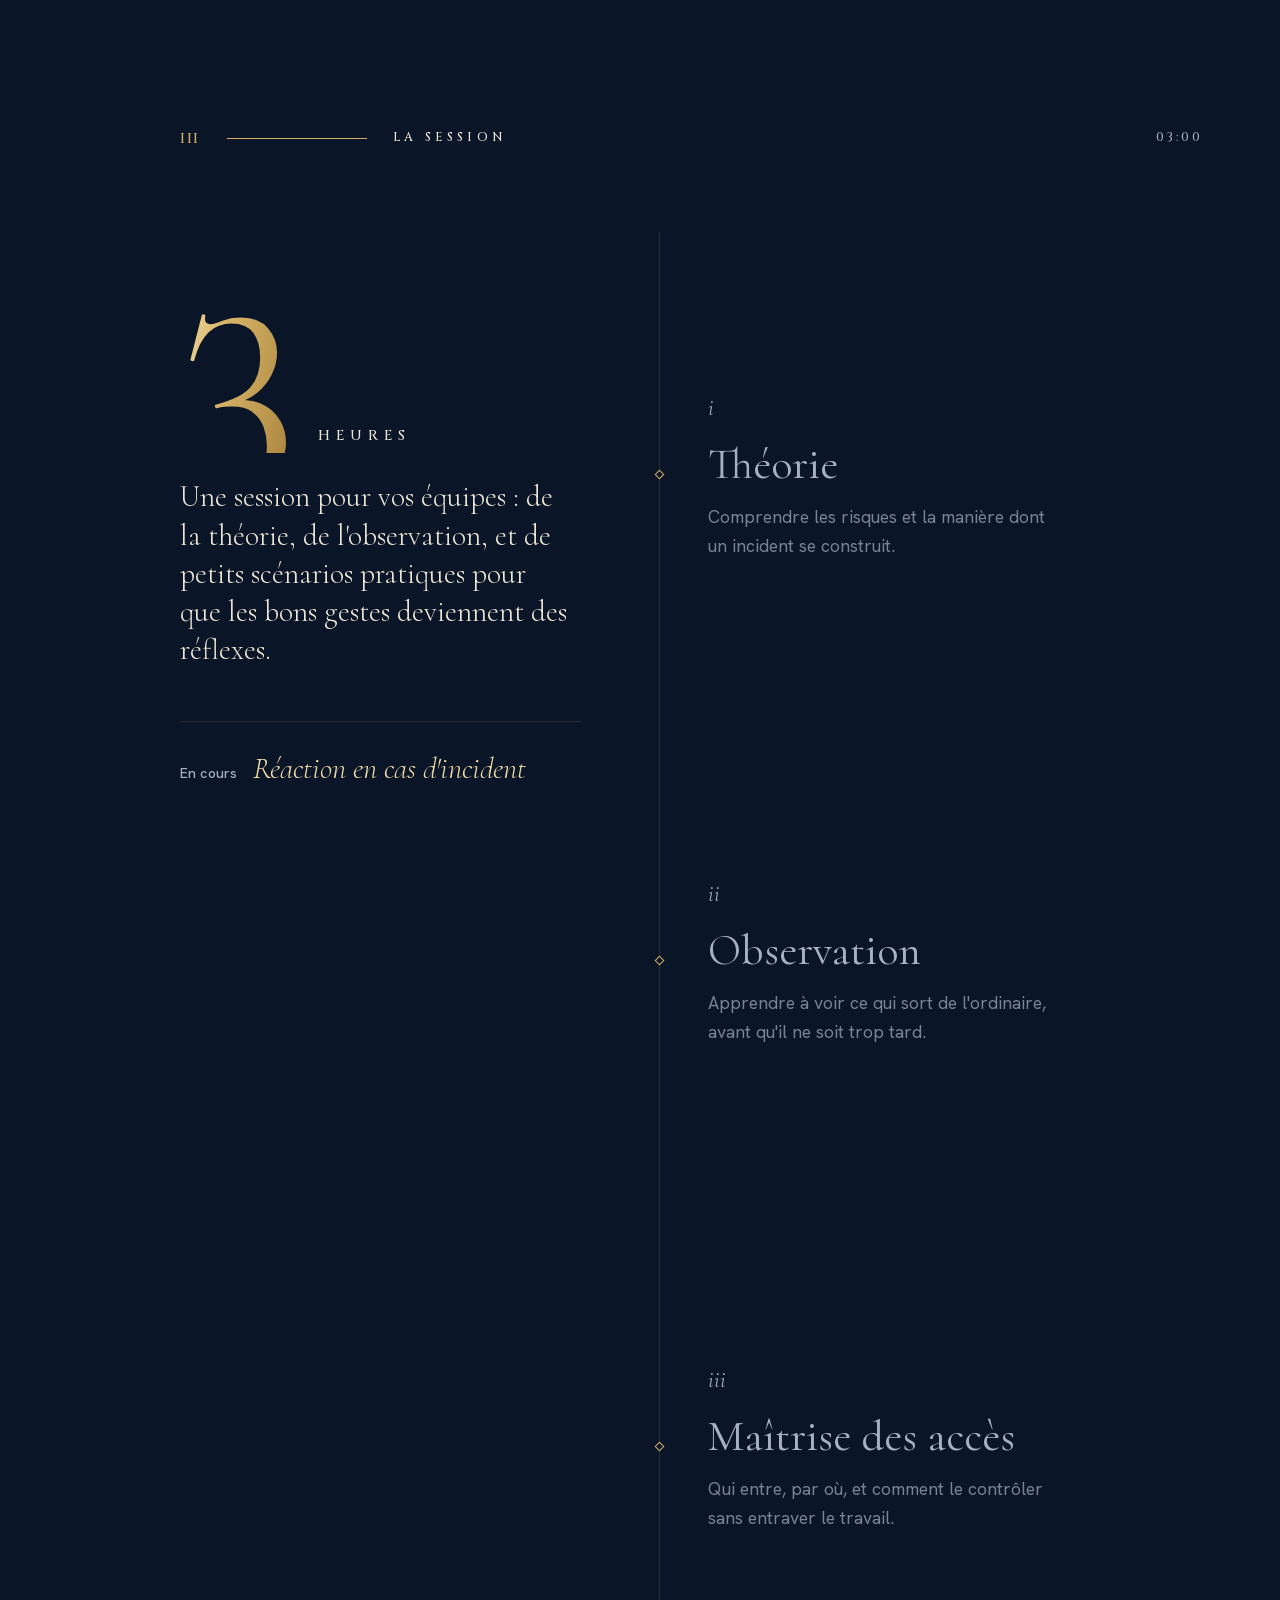
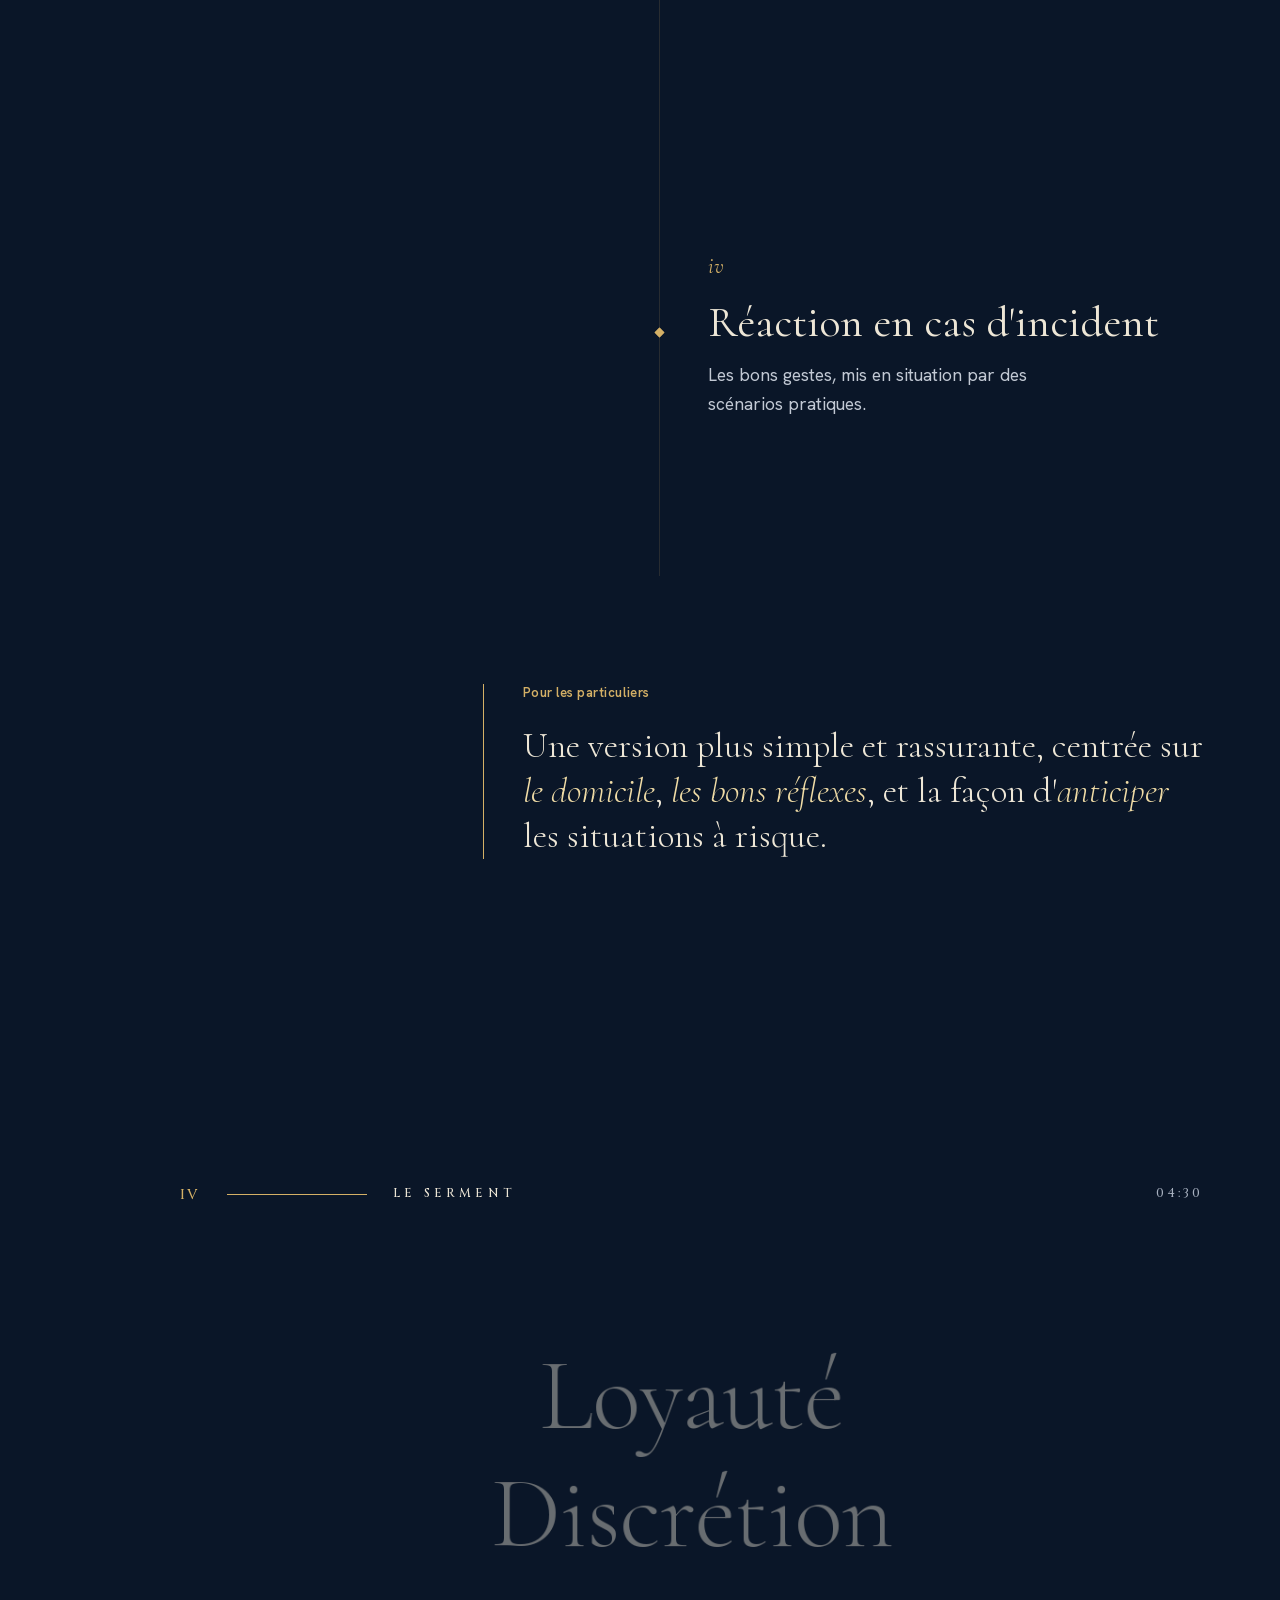
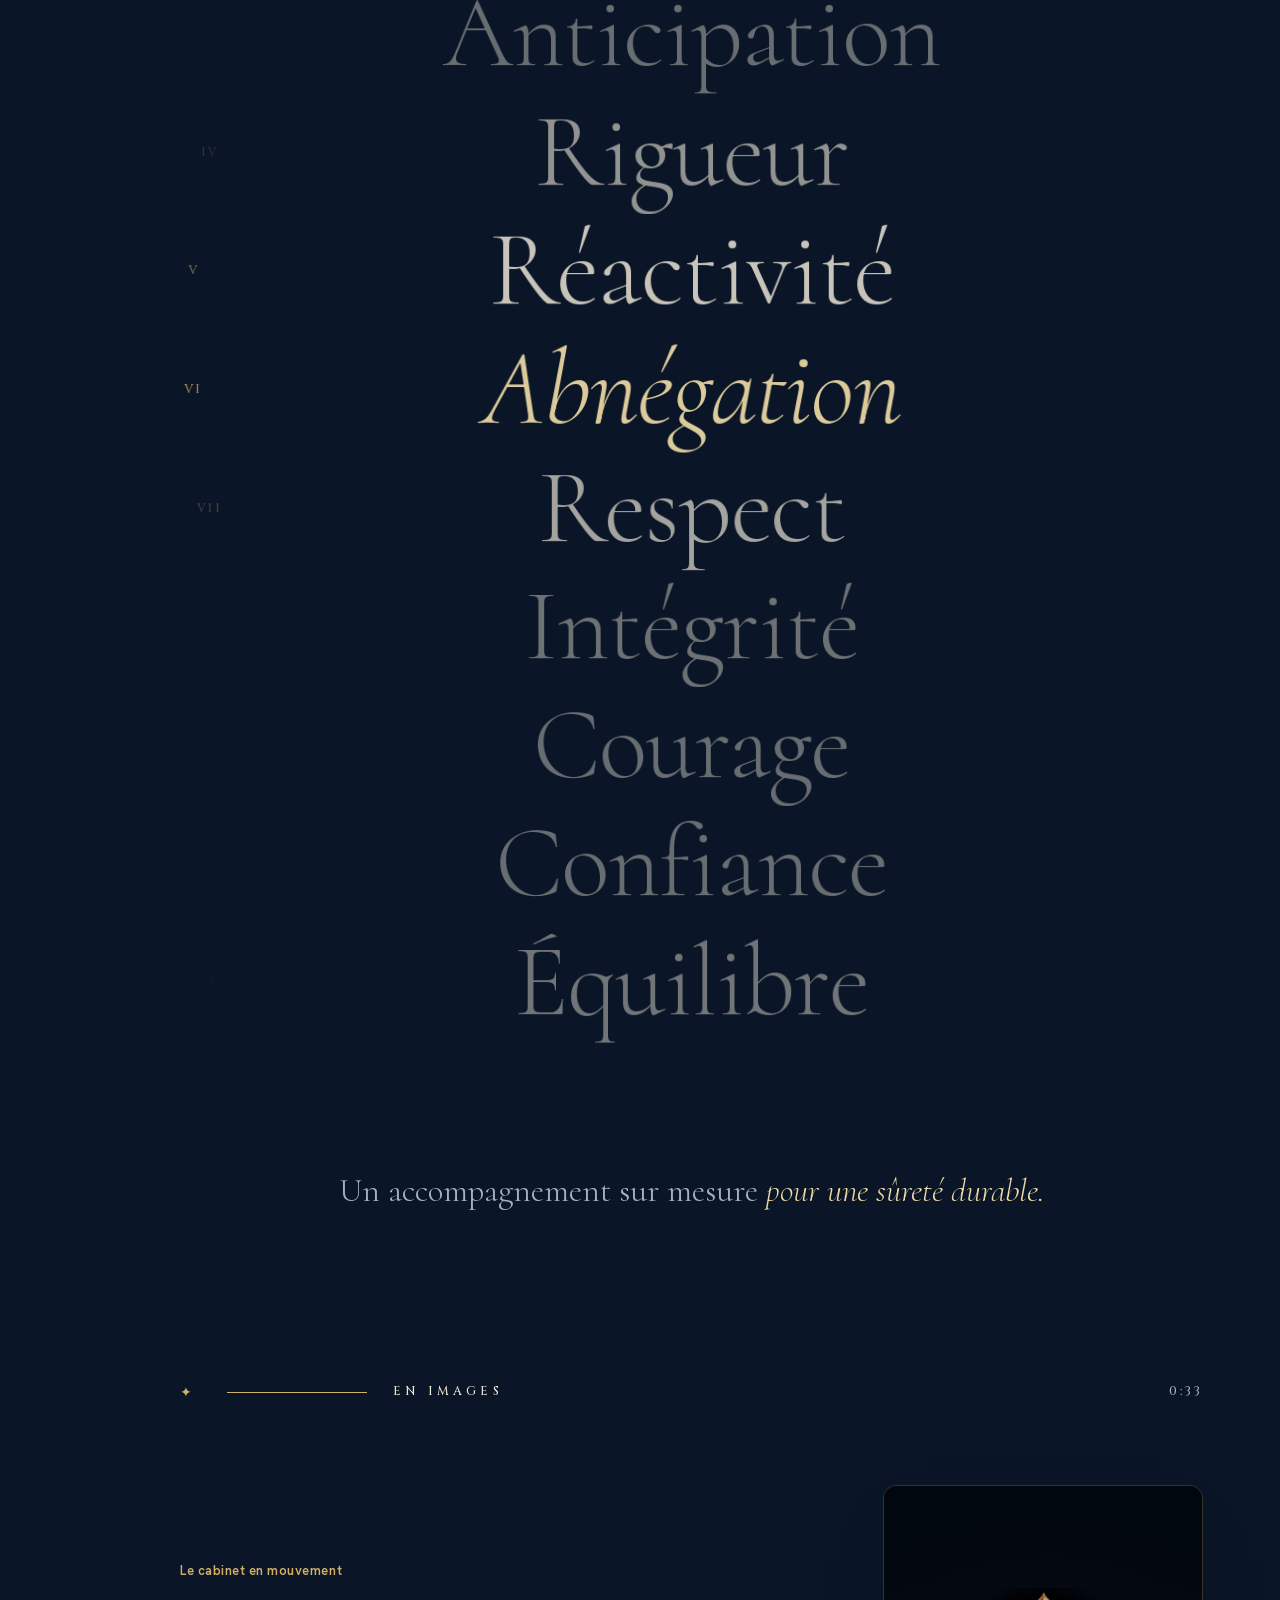
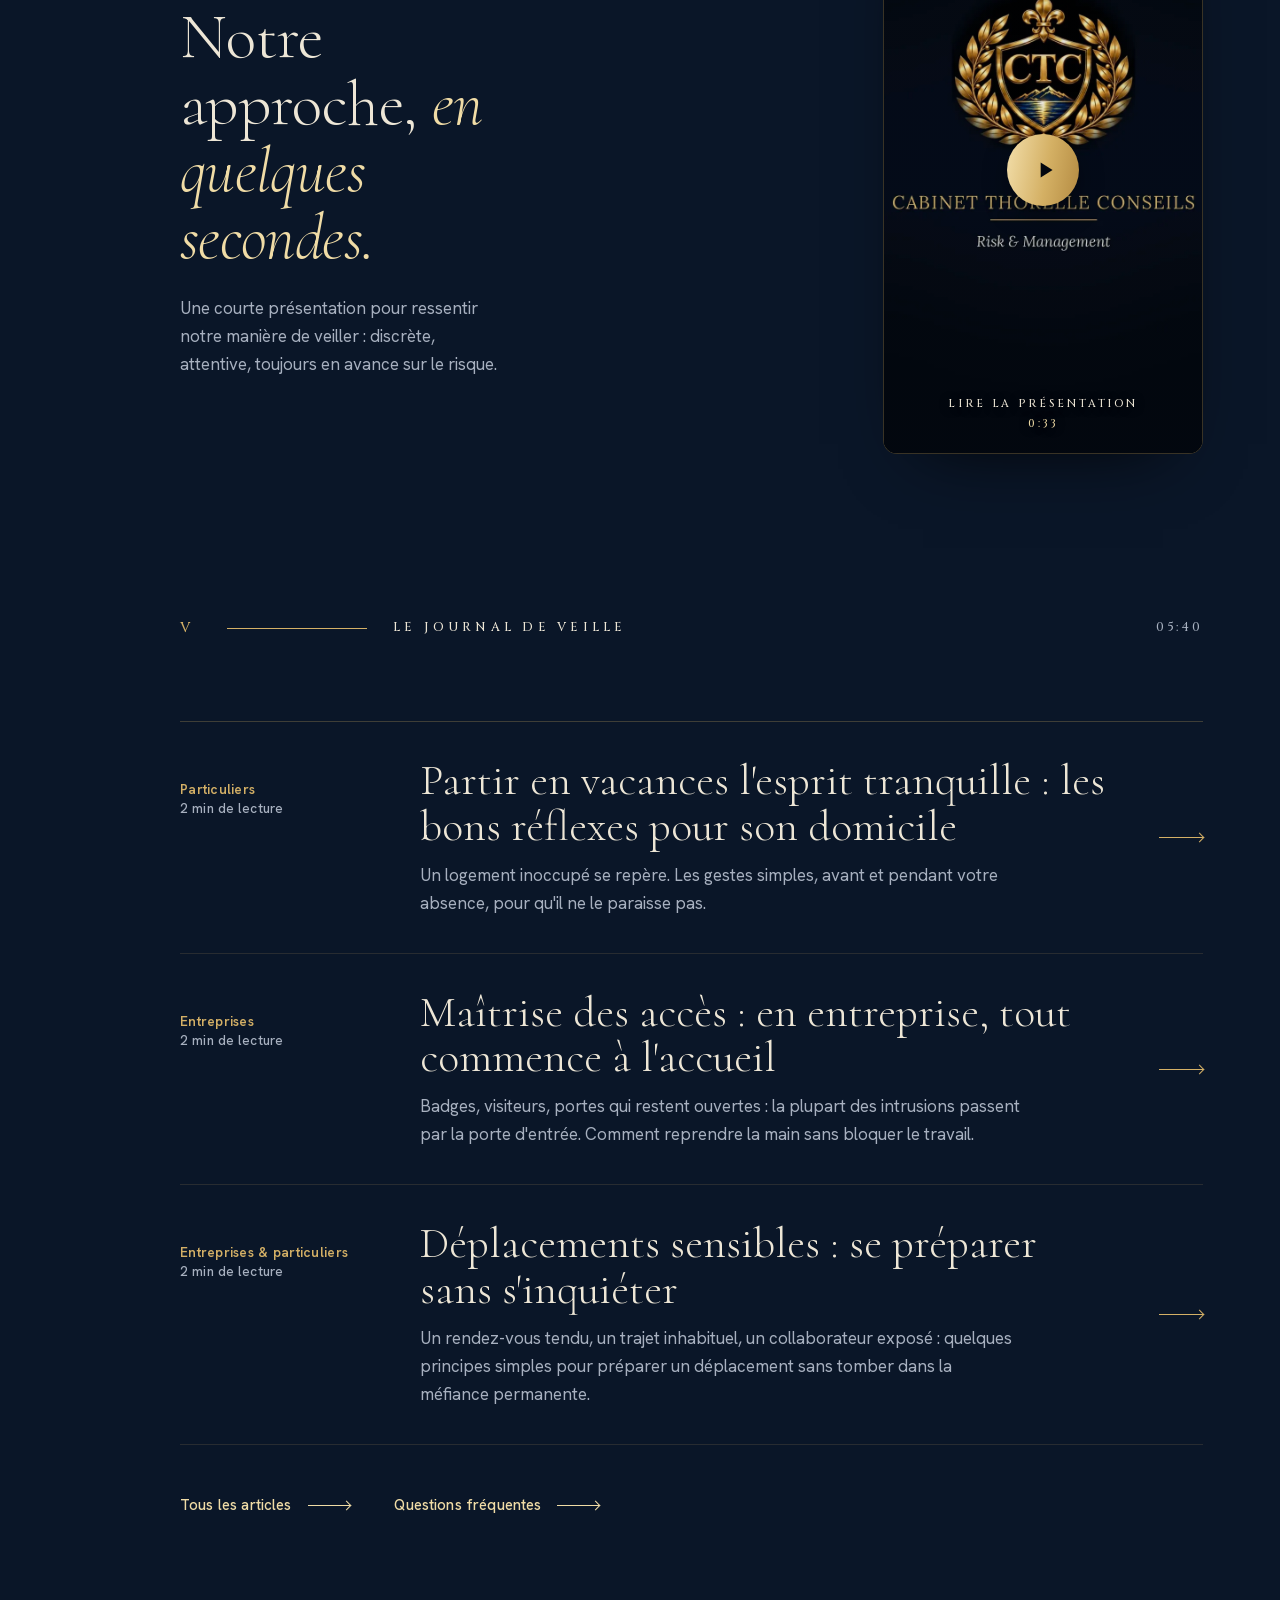
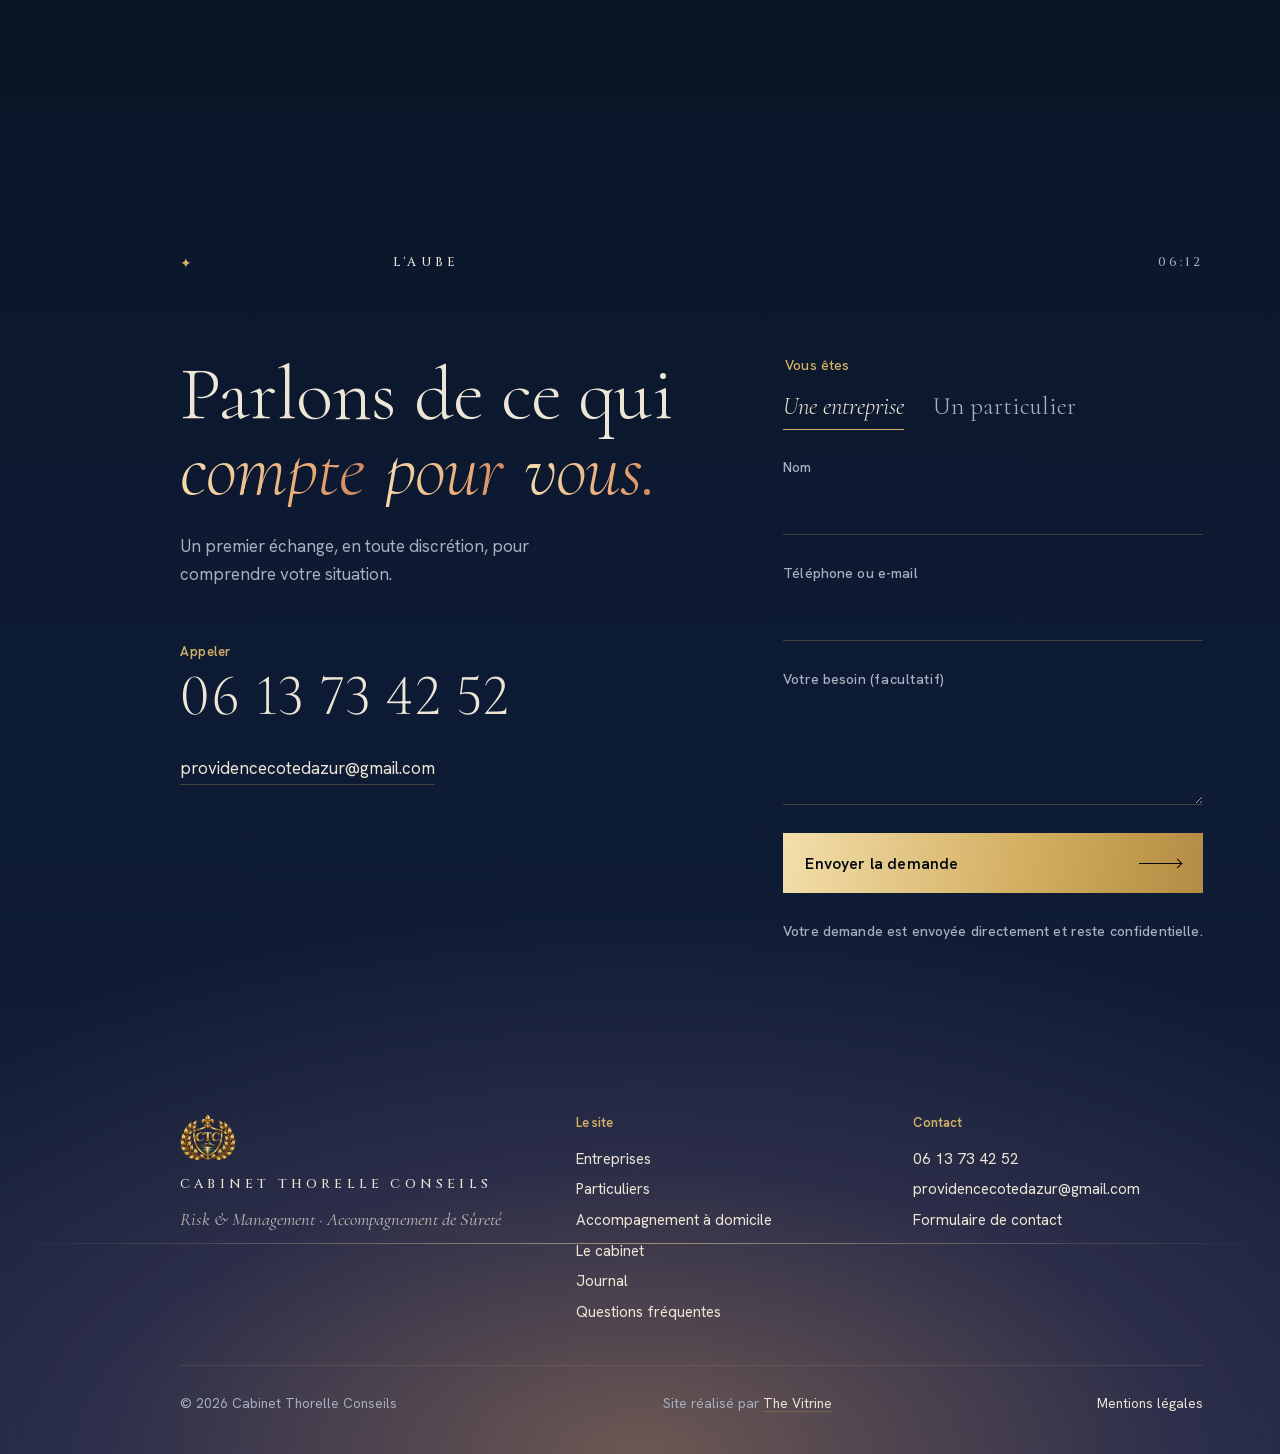
==== commit 3ba23e34: "feat: add homepage reel and Evelyne Thorelle accompagnement page - Add "En images" click-to-play ree" ====
--- a/index.html
+++ b/index.html
@@ -25,7 +25,7 @@
   <link rel="preload" href="/fonts/cormorant.woff2" as="font" type="font/woff2" crossorigin>
   <link rel="preload" href="/fonts/cormorant-italic.woff2" as="font" type="font/woff2" crossorigin>
   <link rel="preload" href="/fonts/hanken-grotesk.woff2" as="font" type="font/woff2" crossorigin>
-  <link rel="stylesheet" href="/styles.css?v=20261114a">
+  <link rel="stylesheet" href="/styles.css?v=20261114b">
   <script>document.documentElement.classList.add('js');</script>
   <script type="application/ld+json">{"@context":"https://schema.org","@type":"ProfessionalService","name":"Cabinet Thorelle Conseils","description":"Risk & Management, accompagnement de sûreté pour les entreprises et les particuliers.","url":"https://www.thorellesurete.fr/","telephone":"+33613734252","email":"providencecotedazur@gmail.com","image":"https://www.thorellesurete.fr/assets/og-card.jpg?v=2","logo":"https://www.thorellesurete.fr/assets/crest.png","founder":{"@type":"Person","name":"Emmanuel Thorelle"}}</script>
 </head>
@@ -40,7 +40,7 @@
       <img src="/assets/crest-96.webp?v=2" alt="" width="40" height="33">
       <span class="mark-name">Thorelle <i>Conseils</i></span>
     </a>
-    <nav class="topnav" aria-label="Navigation"><a href="/entreprises/">Entreprises</a><a href="/particuliers/">Particuliers</a><a href="/cabinet/">Le cabinet</a><a href="/journal/">Journal</a><a href="/questions/">Questions</a></nav>
+    <nav class="topnav" aria-label="Navigation"><a href="/entreprises/">Entreprises</a><a href="/particuliers/">Particuliers</a><a href="/accompagnement/">Accompagnement</a><a href="/cabinet/">Le cabinet</a><a href="/journal/">Journal</a><a href="/questions/">Questions</a></nav>
     <div class="bridge-right">
       <a class="bridge-cta" href="#aube">Premier échange</a>
       <button class="menu-btn" type="button" aria-expanded="false" aria-controls="menu"><span class="menu-lines" aria-hidden="true"><i></i><i></i></span><span class="menu-label">Menu</span></button>
@@ -52,9 +52,10 @@
       <li><a href="/" aria-current="page"><span>I</span>Accueil</a></li>
       <li><a href="/entreprises/"><span>II</span>Entreprises</a></li>
       <li><a href="/particuliers/"><span>III</span>Particuliers</a></li>
-      <li><a href="/cabinet/"><span>IV</span>Le cabinet</a></li>
-      <li><a href="/journal/"><span>V</span>Journal</a></li>
-      <li><a href="/questions/"><span>VI</span>Questions</a></li>
+      <li><a href="/accompagnement/"><span>IV</span>Accompagnement</a></li>
+      <li><a href="/cabinet/"><span>V</span>Le cabinet</a></li>
+      <li><a href="/journal/"><span>VI</span>Journal</a></li>
+      <li><a href="/questions/"><span>VII</span>Questions</a></li>
       <li><a href="/contact/"><span>✦</span>Contact</a></li>
     </ol>
     <div class="menu-foot">
@@ -266,6 +267,41 @@
         <li><span class="ln">XI</span>Équilibre</li>
       </ol>
       <p class="litany-close" data-reveal>Un accompagnement sur mesure <em>pour une sûreté durable.</em></p>
+    </section>
+
+    <!-- EN IMAGES : LE FILM -->
+    <section class="reel" id="film" aria-labelledby="h-film">
+      <header class="chapter-head">
+        <span class="chapter-num">✦</span>
+        <span class="chapter-rule" data-draw></span>
+        <h2 id="h-film" class="chapter-label">En images</h2>
+        <span class="chapter-hour">0:33</span>
+      </header>
+
+      <div class="reel-grid">
+        <div class="reel-copy" data-reveal>
+          <p class="dossier-tag">Le cabinet en mouvement</p>
+          <h3 class="reel-title">Notre approche, <em>en quelques secondes.</em></h3>
+          <p class="reel-text">Une courte présentation pour ressentir notre manière de veiller&nbsp;: discrète, attentive, toujours en avance sur le risque.</p>
+        </div>
+
+        <figure class="reel-player" data-reveal>
+          <video class="reel-video" controls playsinline preload="none" width="1080" height="1920"
+                 poster="/assets/reel-thorelle-poster.webp?v=1">
+            <source src="/assets/reel-thorelle.webm?v=1" type="video/webm">
+            <source src="/assets/reel-thorelle.mp4?v=1" type="video/mp4">
+            Votre navigateur ne peut pas lire cette vidéo.
+            <a href="/assets/reel-thorelle.mp4?v=1">Télécharger la vidéo</a>.
+          </video>
+          <button class="reel-cover" type="button" aria-label="Lire la vidéo de présentation du Cabinet Thorelle (33 secondes)">
+            <img class="reel-cover-img" src="/assets/reel-thorelle-poster.webp?v=1" alt="" width="1080" height="1920" loading="lazy" decoding="async">
+            <span class="reel-play" aria-hidden="true">
+              <svg viewBox="0 0 24 24" width="26" height="26"><path fill="currentColor" d="M8 5v14l11-7z"/></svg>
+            </span>
+            <span class="reel-cover-label">Lire la présentation<b>0:33</b></span>
+          </button>
+        </figure>
+      </div>
     </section>
 
     <!-- JOURNAL -->
@@ -360,6 +396,7 @@
           <ul>
             <li><a href="/entreprises/">Entreprises</a></li>
             <li><a href="/particuliers/">Particuliers</a></li>
+        <li><a href="/accompagnement/">Accompagnement à domicile</a></li>
             <li><a href="/cabinet/">Le cabinet</a></li>
             <li><a href="/journal/">Journal</a></li>
             <li><a href="/questions/">Questions fréquentes</a></li>
@@ -386,6 +423,6 @@
     <a class="dock-cta" href="#aube">Premier échange</a>
   </nav>
 
-  <script src="/script.js?v=20261107j" defer></script>
+  <script src="/script.js?v=20261114a" defer></script>
 </body>
 </html>
--- a/styles.css
+++ b/styles.css
@@ -1003,6 +1003,68 @@
 .teaser { padding: 0 var(--gutter) var(--chapter-pad) var(--gutter-left); }
 .teaser > * { max-width: 1240px; }
 .teaser-foot { margin-top: 2.4rem; display: flex; flex-wrap: wrap; gap: .5rem 2.8rem; }
+
+/* ---------- En images : le film (home) ---------- */
+.reel { padding: 0 var(--gutter) var(--chapter-pad) var(--gutter-left); }
+.reel > * { max-width: 1240px; }
+.reel-grid { display: grid; gap: clamp(2.5rem, 6vw, 5rem); align-items: center; }
+.reel-copy { max-width: 32ch; }
+.reel-title {
+  font-family: var(--f-display); font-weight: 300;
+  font-size: clamp(2.2rem, 5vw, 4rem); line-height: 1.05; letter-spacing: -.01em;
+  margin-top: .4rem;
+}
+.reel-title em { color: var(--or-pale); }
+.reel-text { margin-top: 1.4rem; color: var(--brume); max-width: 36ch; }
+
+.reel-player {
+  position: relative; margin: 0;
+  width: min(100%, 340px); aspect-ratio: 9 / 16;
+  border-radius: 14px; overflow: hidden;
+  background: var(--nuit);
+  border: 1px solid var(--hair);
+  box-shadow: 0 30px 70px -40px rgba(0, 0, 0, .9);
+}
+.reel-video { width: 100%; height: 100%; object-fit: cover; display: block; background: var(--nuit); }
+
+.reel-cover {
+  display: none; position: absolute; inset: 0;
+  padding: 0; border: 0; cursor: pointer;
+  background: var(--nuit); color: var(--ivoire);
+  align-items: flex-end; justify-content: center;
+}
+.js .reel-player:not(.playing) .reel-cover { display: flex; }
+.reel-player.playing .reel-video { pointer-events: auto; }
+.reel-cover-img { position: absolute; inset: 0; width: 100%; height: 100%; object-fit: cover; }
+.reel-cover::after {
+  content: ""; position: absolute; inset: 0;
+  background: linear-gradient(to top, rgba(3, 7, 15, .72), rgba(3, 7, 15, .05) 45%, rgba(3, 7, 15, .18));
+}
+.reel-play {
+  position: absolute; top: 50%; left: 50%; transform: translate(-50%, -50%);
+  z-index: 1; display: grid; place-items: center;
+  width: 72px; height: 72px; border-radius: 50%;
+  color: var(--nuit); background: var(--gold-fill);
+  box-shadow: 0 10px 30px -8px rgba(0, 0, 0, .7);
+  transition: transform var(--dur-base) var(--ease);
+}
+.reel-play svg { margin-left: 3px; }
+.reel-cover:hover .reel-play, .reel-cover:focus-visible .reel-play { transform: translate(-50%, -50%) scale(1.07); }
+.reel-cover-label {
+  position: relative; z-index: 1; margin-bottom: 1.4rem;
+  display: flex; flex-direction: column; align-items: center; gap: .3rem;
+  font-family: var(--f-herald); font-size: .68rem; letter-spacing: .26em; text-transform: uppercase;
+  text-shadow: 0 1px 10px rgba(0, 0, 0, .7);
+}
+.reel-cover-label b { font-weight: 500; color: var(--or-pale); letter-spacing: .2em; font-variant-numeric: tabular-nums; }
+
+@media (min-width: 820px) {
+  .reel-grid { grid-template-columns: 1fr auto; gap: clamp(3rem, 7vw, 7rem); }
+  .reel-player { width: 320px; }
+}
+@media (prefers-reduced-motion: reduce) {
+  .reel-play, .reel-cover:hover .reel-play, .reel-cover:focus-visible .reel-play { transition: none; }
+}
 
 /* =========================================================
    MOTION SYSTEM — see docs/MOTION-SYSTEM.md
@@ -1301,6 +1363,22 @@
 .founder .signature { margin-left: 0; }
 @media (max-width: 860px) { .founder { grid-template-columns: 1fr; } .founder .cutout { max-width: 100%; } }
 
+/* ---------- Accompagnement à domicile ---------- */
+.portrait-cutout { border-radius: 12px; overflow: hidden; border: 1px solid var(--hair); background: var(--nuit); }
+.portrait-cutout img { width: 100%; height: 100%; object-fit: cover; }
+.founder-rev .portrait-cutout { aspect-ratio: 3 / 4; }
+@media (min-width: 861px) {
+  .founder-rev { grid-template-columns: minmax(0, .8fr) minmax(0, 1.2fr); }
+  .founder-rev .portrait-cutout { order: 2; max-width: 360px; justify-self: end; }
+}
+.service-note {
+  margin-top: clamp(2rem, 5vh, 3rem); padding-top: 1.4rem;
+  border-top: 1px solid var(--hair-soft);
+  color: var(--brume); font-size: .95rem; font-style: italic; max-width: 60ch;
+}
+.values-grid-soft { grid-template-columns: repeat(auto-fit, minmax(150px, 1fr)); }
+.values-grid-soft li span { color: var(--or-pale); }
+
 /* Contact: who you will be speaking to */
 .contact-portrait { max-width: 260px; margin-bottom: 2.4rem; }
 .contact-portrait img {
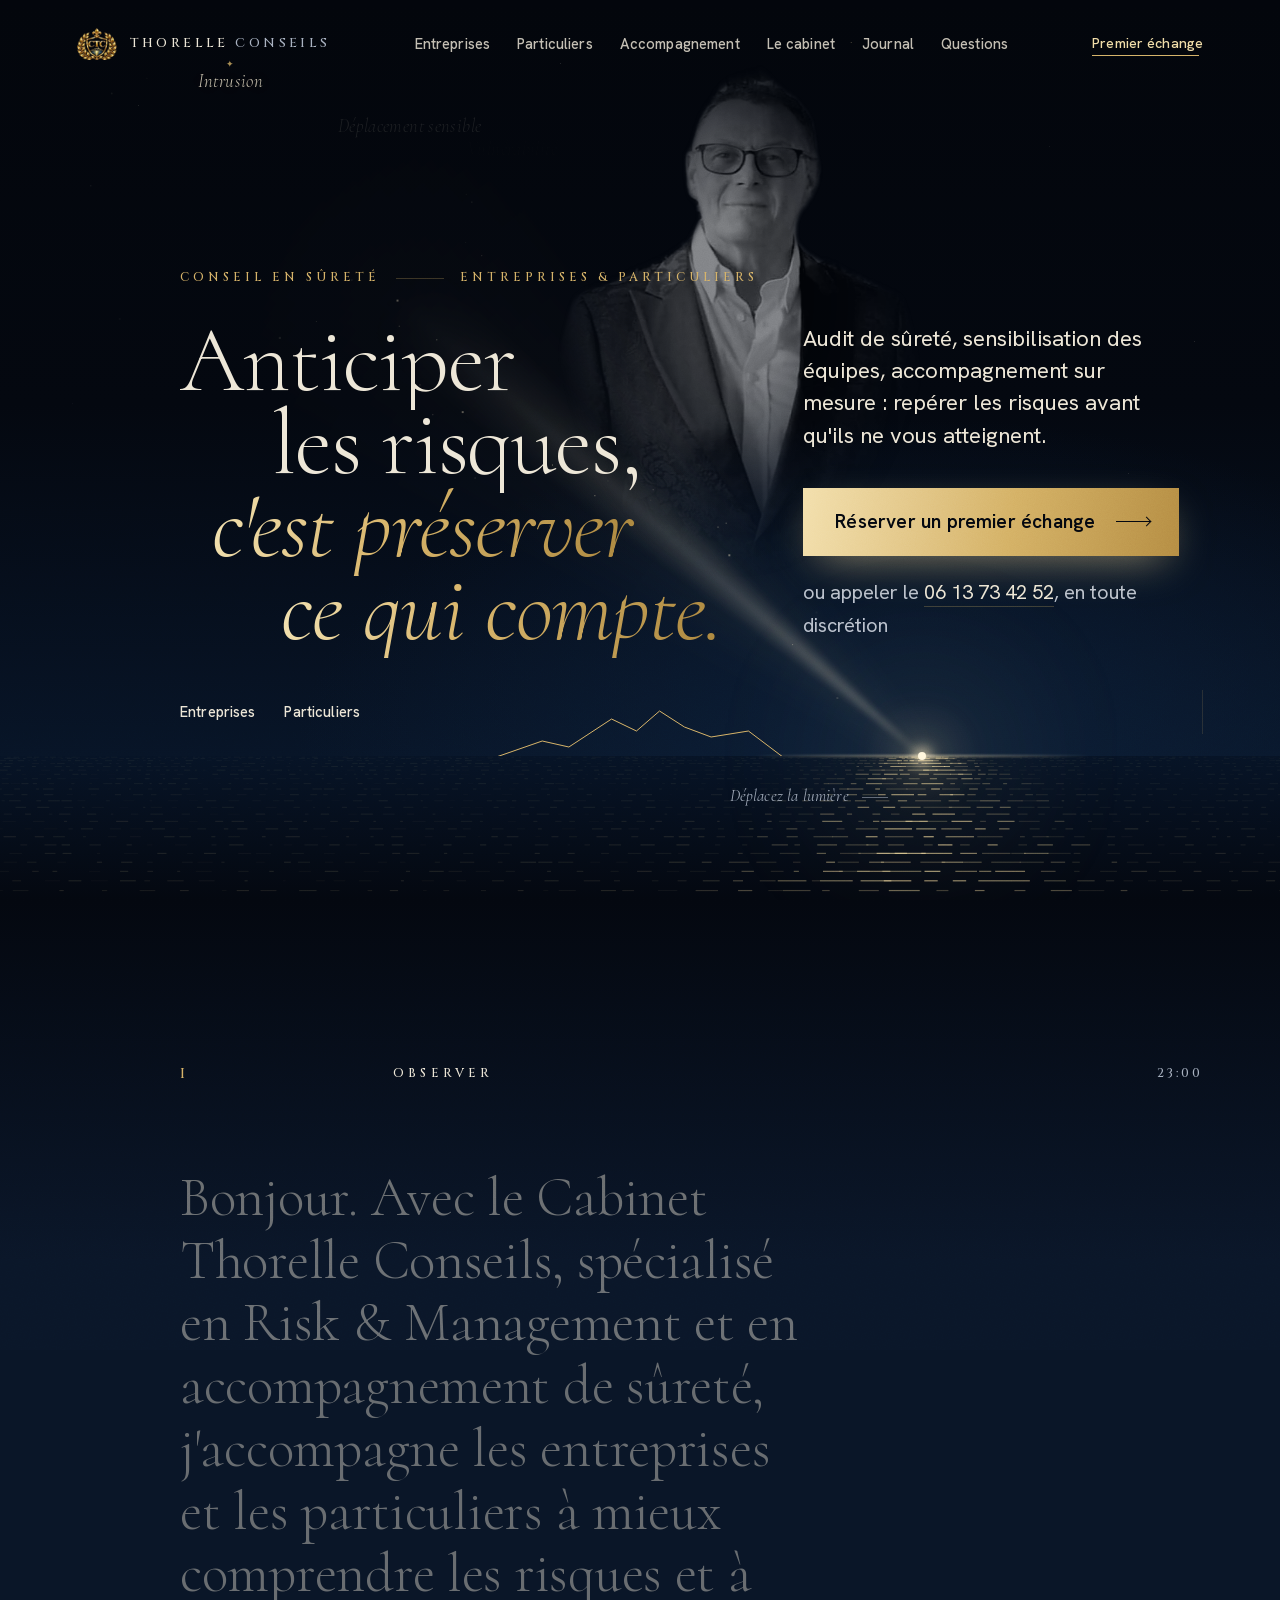
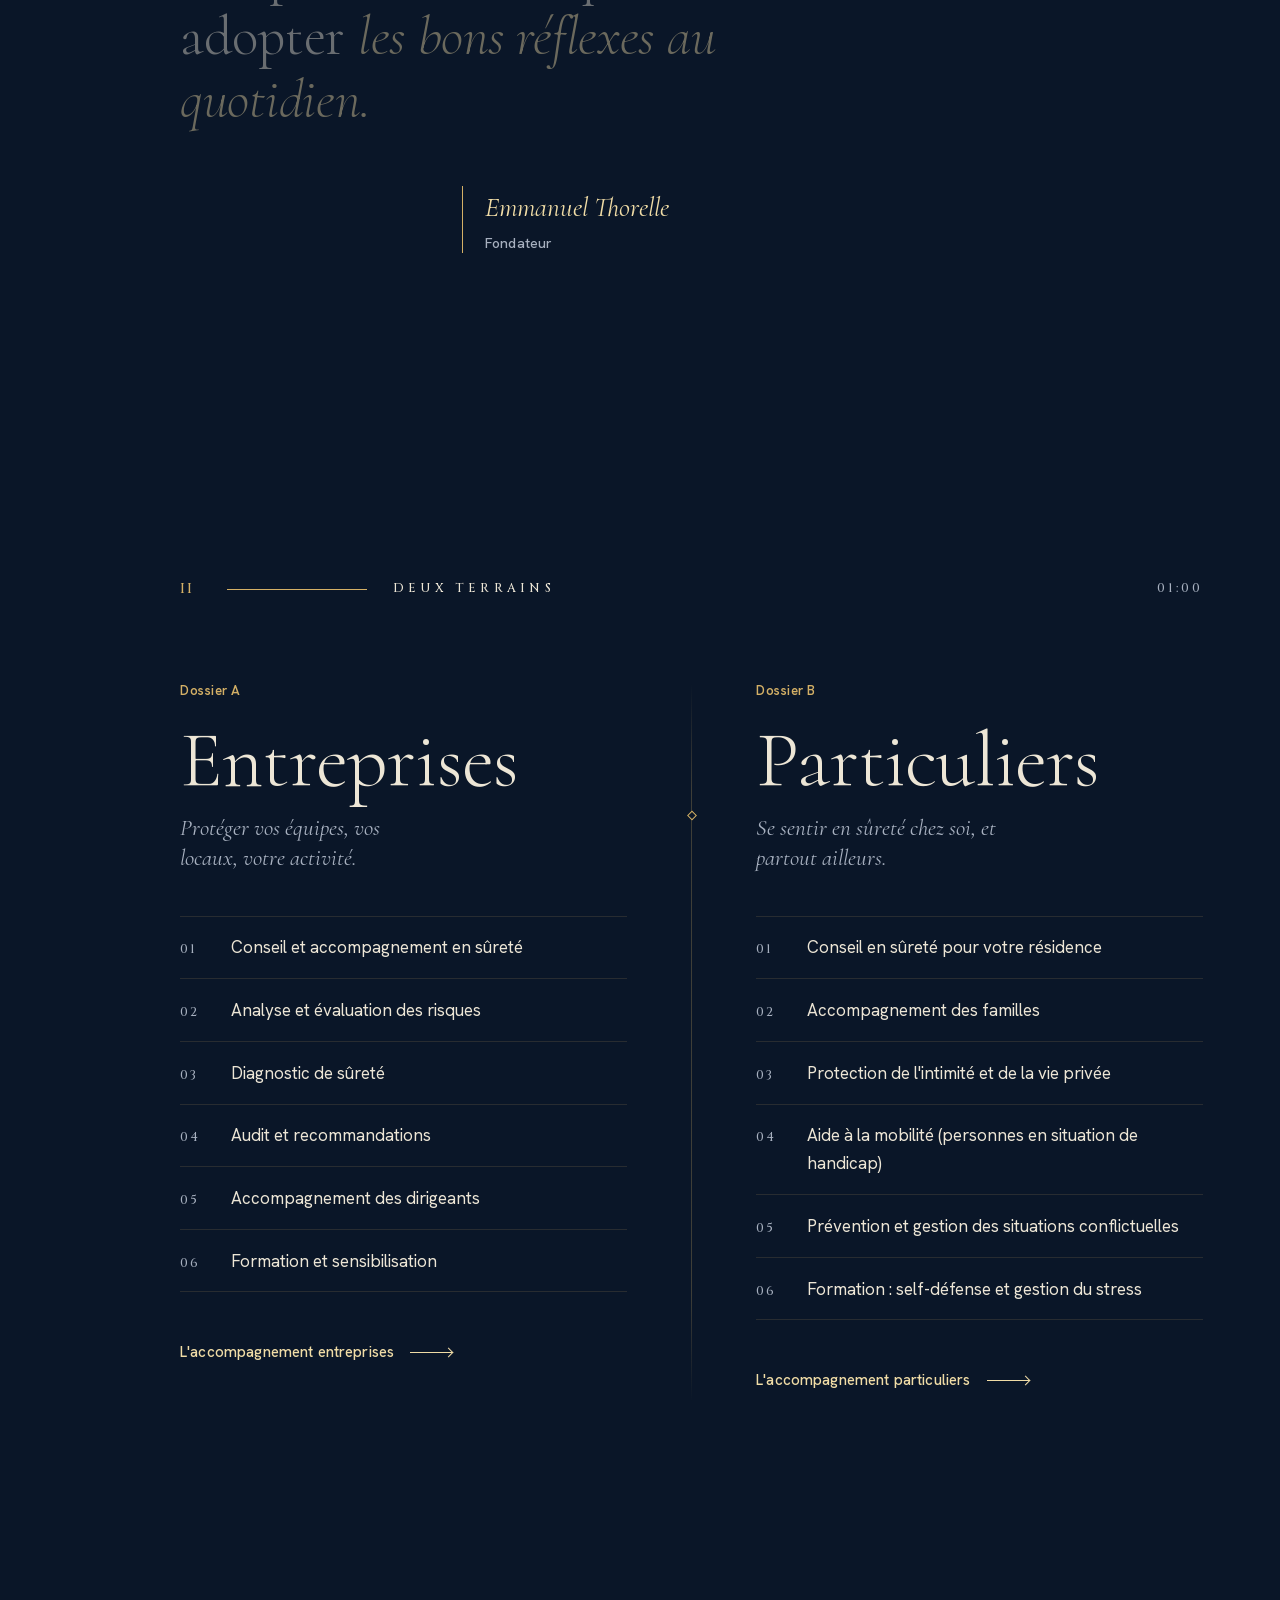
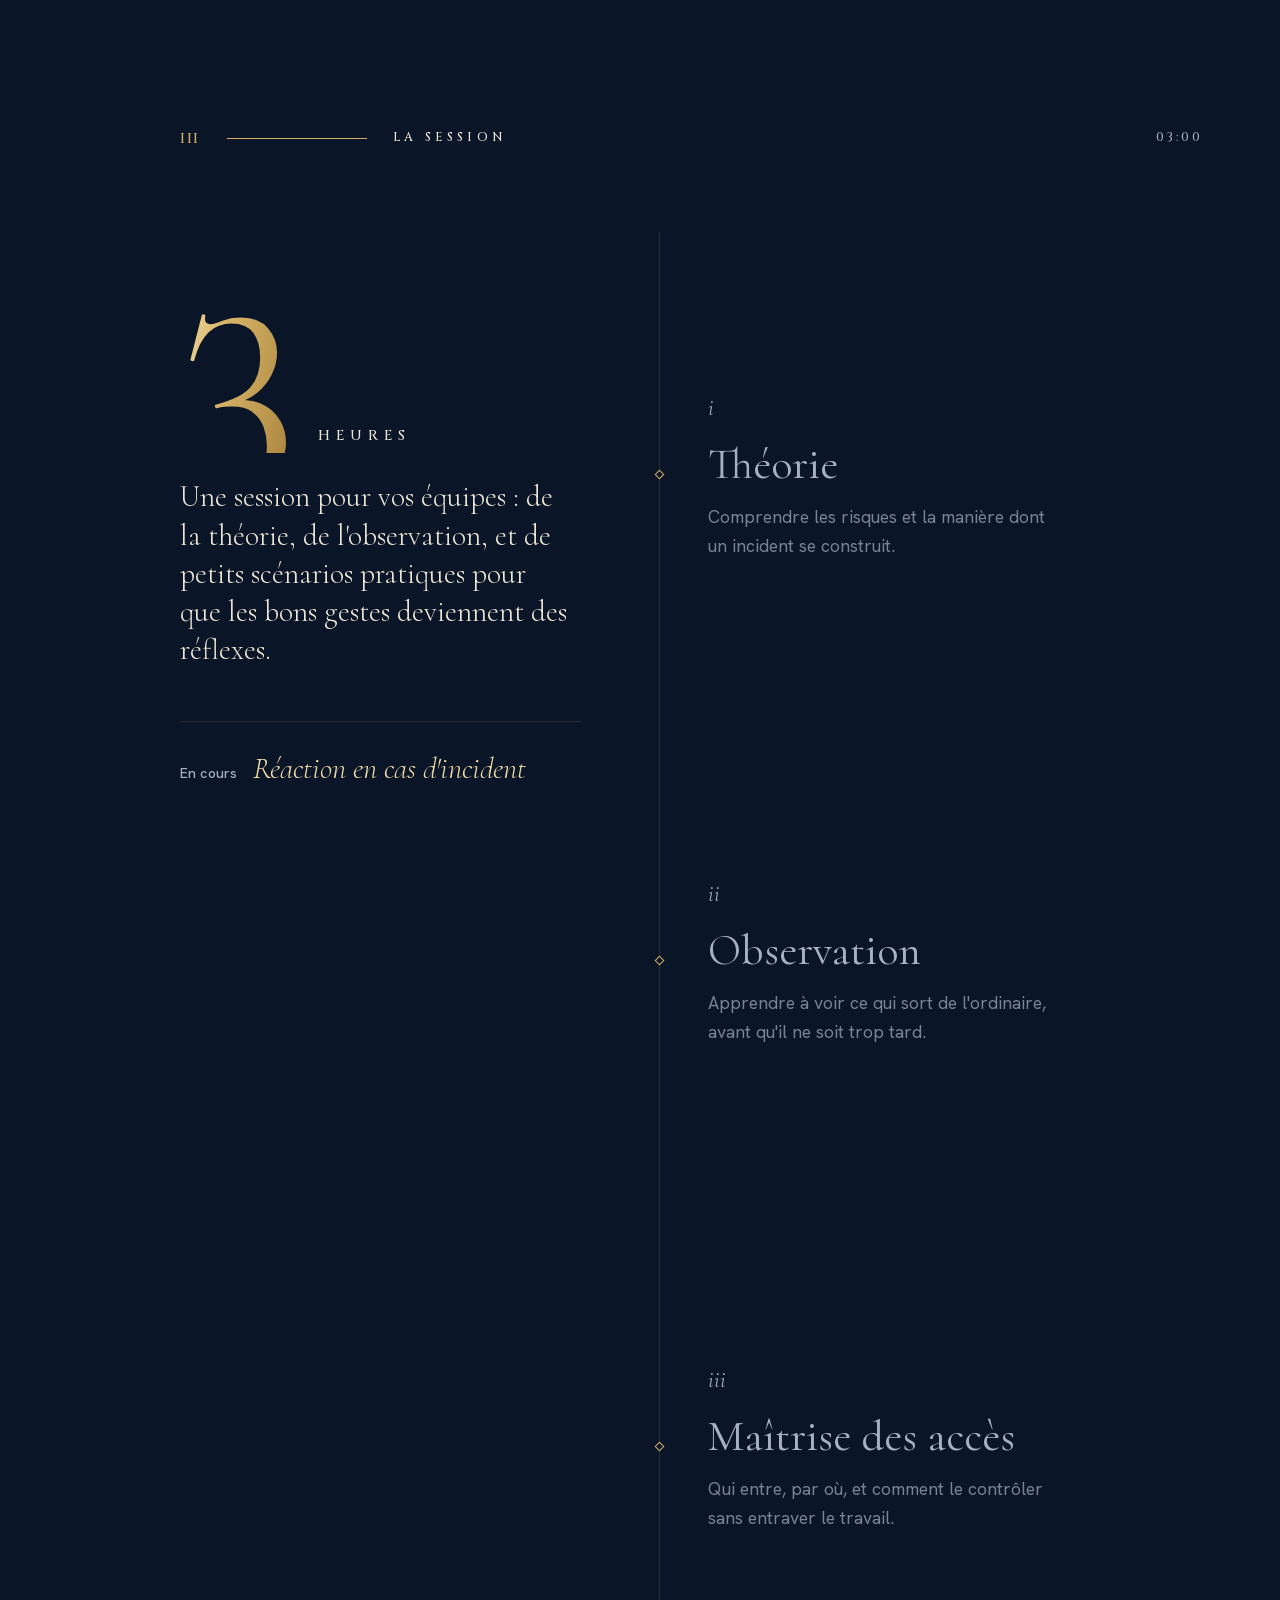
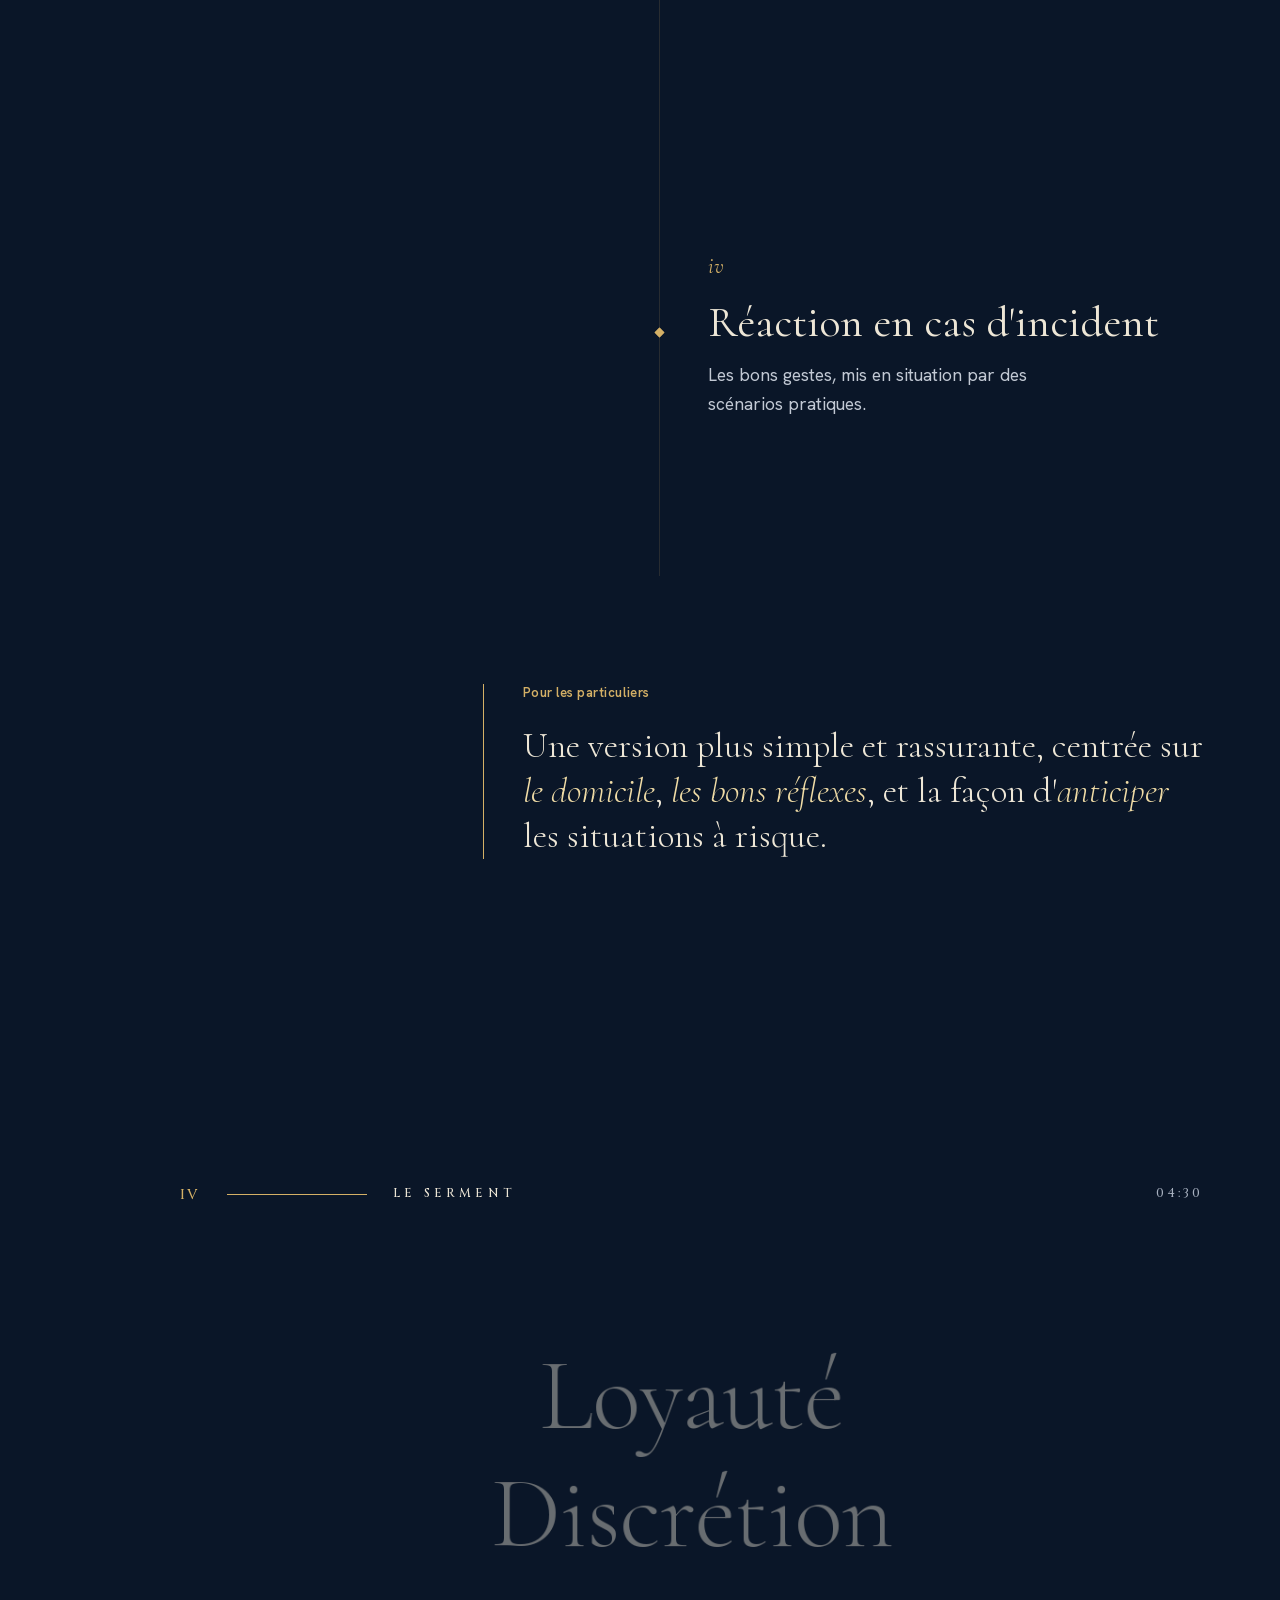
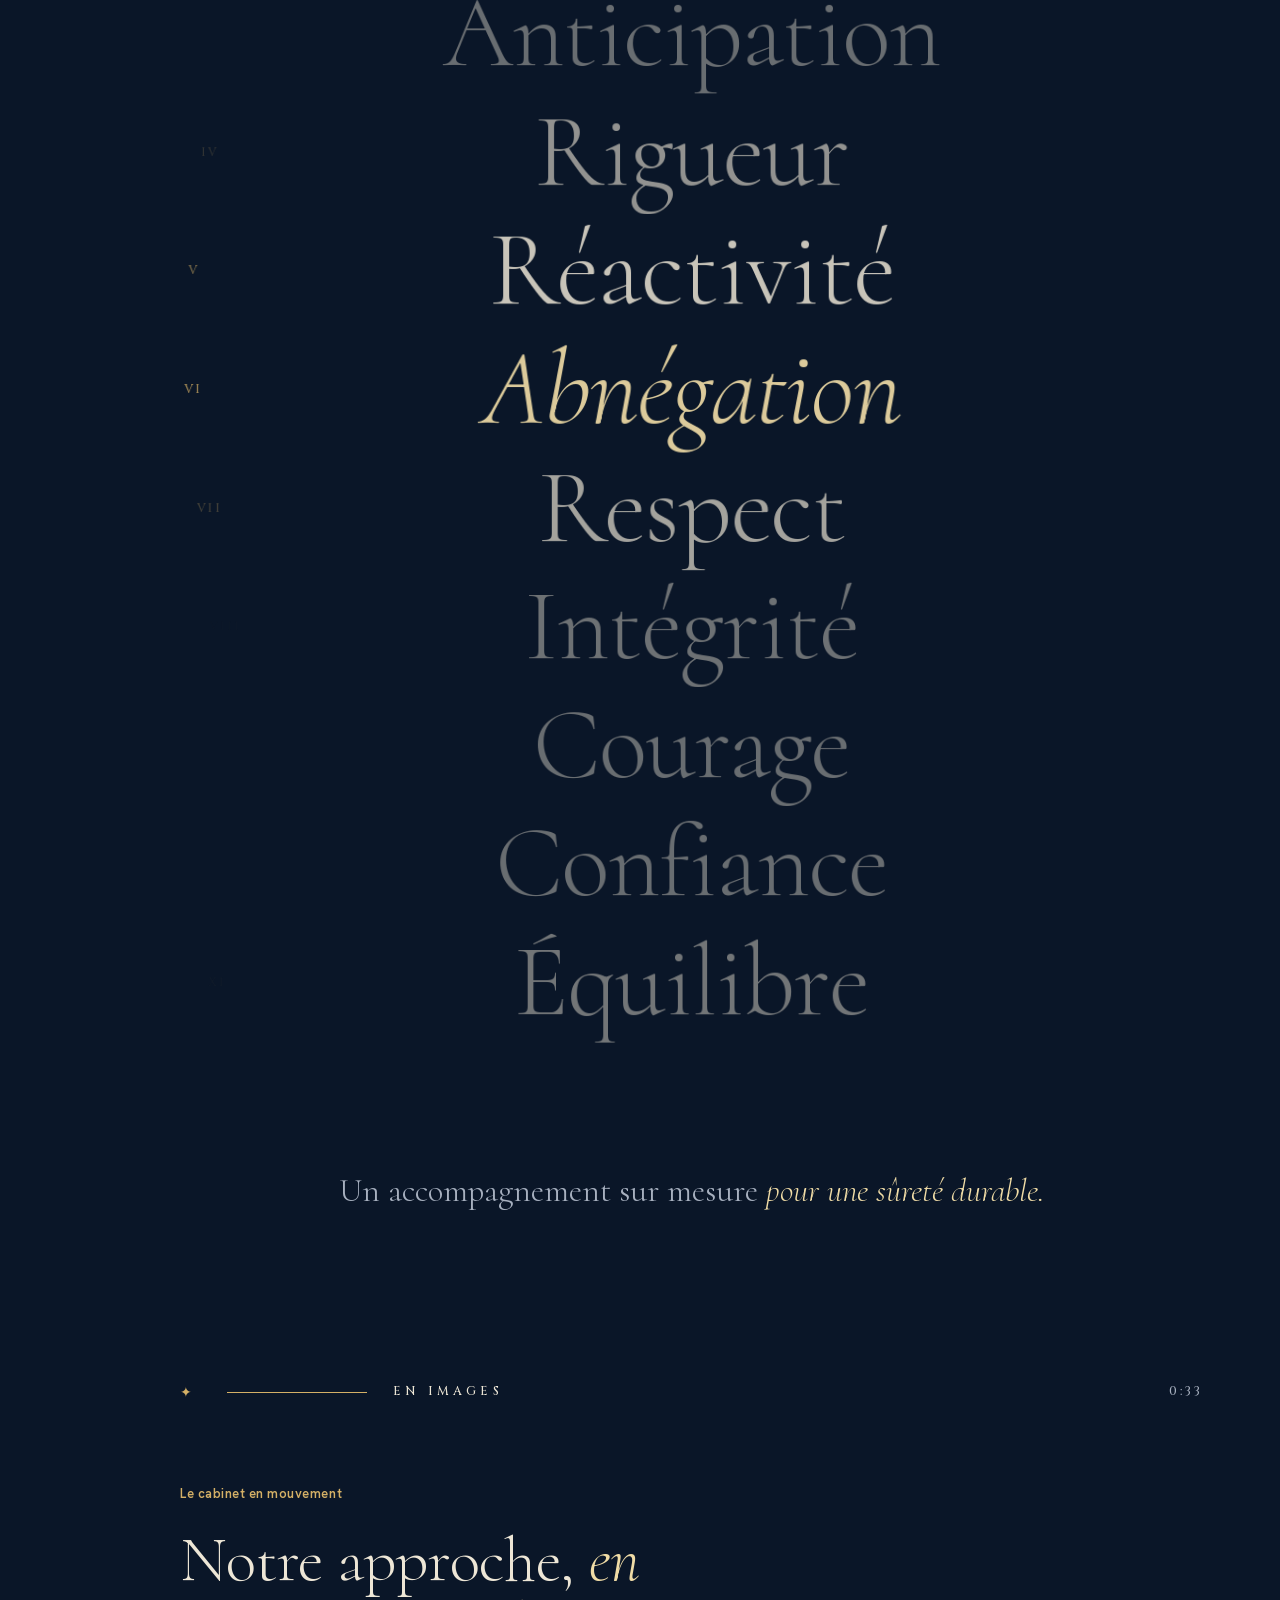
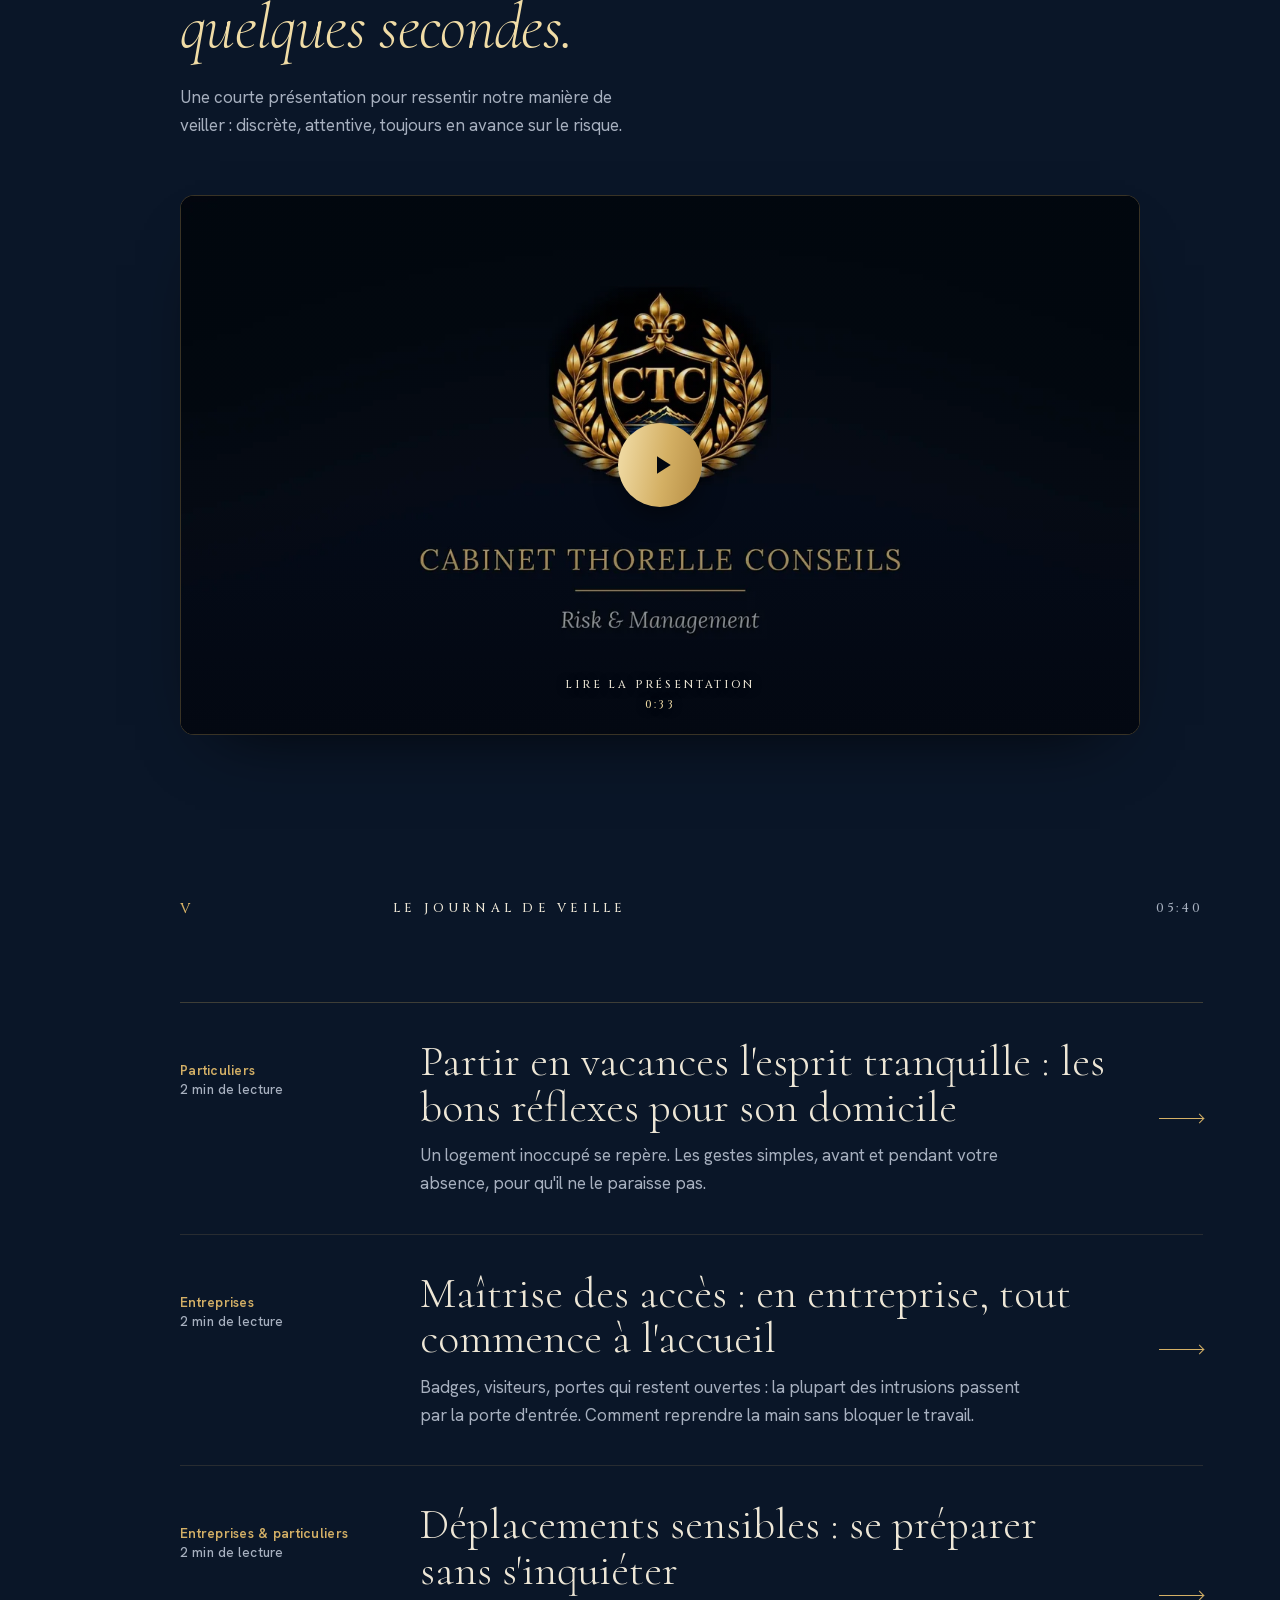
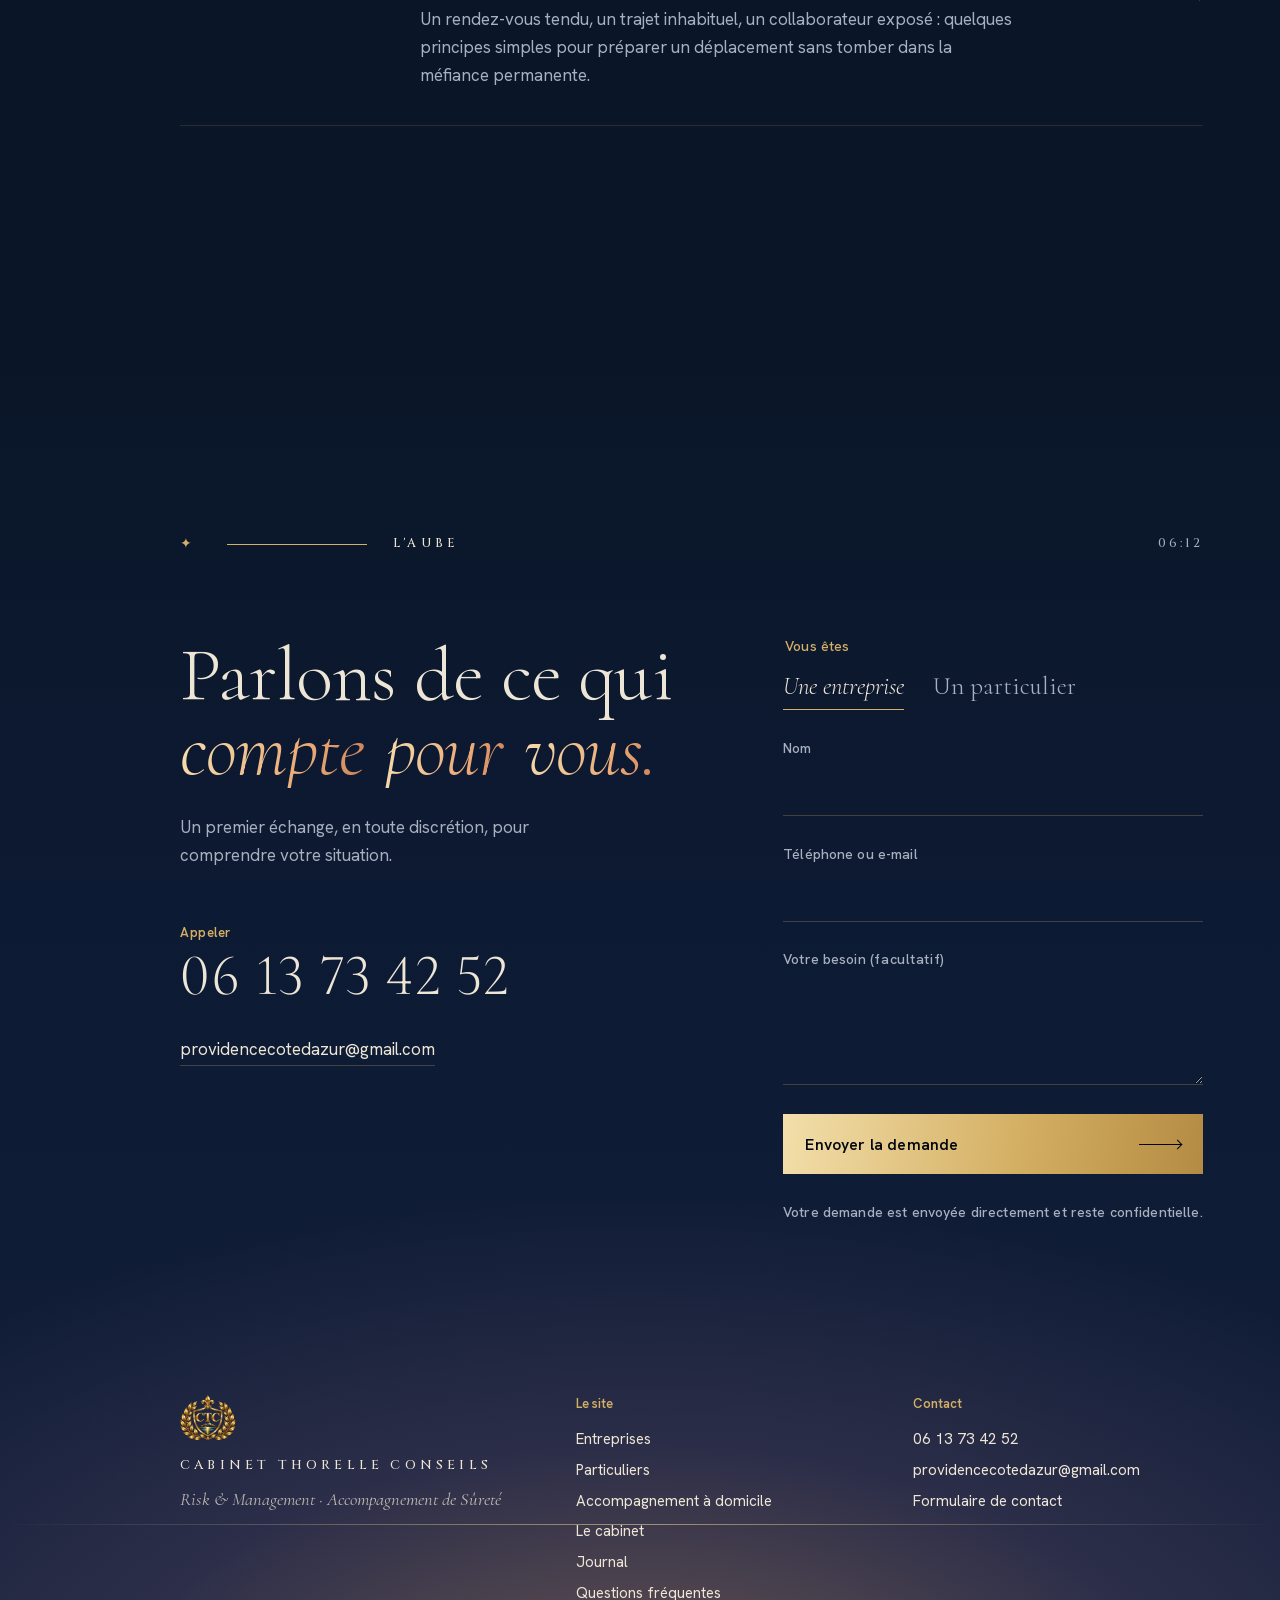
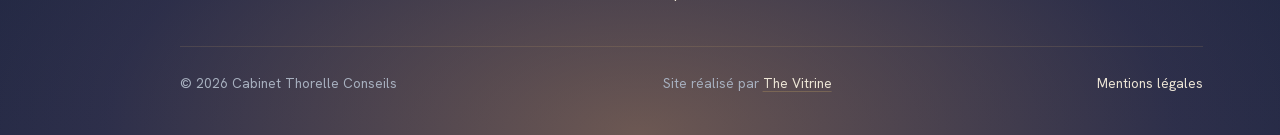
==== commit 5d29b118: "feat(home): use landscape (16:9) version of the presentation reel - Swap the homepage "En images" pl" ====
--- a/index.html
+++ b/index.html
@@ -286,15 +286,15 @@
         </div>
 
         <figure class="reel-player" data-reveal>
-          <video class="reel-video" controls playsinline preload="none" width="1080" height="1920"
-                 poster="/assets/reel-thorelle-poster.webp?v=1">
-            <source src="/assets/reel-thorelle.webm?v=1" type="video/webm">
-            <source src="/assets/reel-thorelle.mp4?v=1" type="video/mp4">
+          <video class="reel-video" controls playsinline preload="none" width="1920" height="1080"
+                 poster="/assets/reel-thorelle-poster-16x9.webp?v=2">
+            <source src="/assets/reel-thorelle-16x9.webm?v=2" type="video/webm">
+            <source src="/assets/reel-thorelle-16x9.mp4?v=2" type="video/mp4">
             Votre navigateur ne peut pas lire cette vidéo.
-            <a href="/assets/reel-thorelle.mp4?v=1">Télécharger la vidéo</a>.
+            <a href="/assets/reel-thorelle-16x9.mp4?v=2">Télécharger la vidéo</a>.
           </video>
           <button class="reel-cover" type="button" aria-label="Lire la vidéo de présentation du Cabinet Thorelle (33 secondes)">
-            <img class="reel-cover-img" src="/assets/reel-thorelle-poster.webp?v=1" alt="" width="1080" height="1920" loading="lazy" decoding="async">
+            <img class="reel-cover-img" src="/assets/reel-thorelle-poster-16x9.webp?v=2" alt="" width="1920" height="1080" loading="lazy" decoding="async">
             <span class="reel-play" aria-hidden="true">
               <svg viewBox="0 0 24 24" width="26" height="26"><path fill="currentColor" d="M8 5v14l11-7z"/></svg>
             </span>
--- a/styles.css
+++ b/styles.css
@@ -1007,19 +1007,19 @@
 /* ---------- En images : le film (home) ---------- */
 .reel { padding: 0 var(--gutter) var(--chapter-pad) var(--gutter-left); }
 .reel > * { max-width: 1240px; }
-.reel-grid { display: grid; gap: clamp(2.5rem, 6vw, 5rem); align-items: center; }
-.reel-copy { max-width: 32ch; }
+.reel-grid { display: grid; gap: clamp(2rem, 5vw, 3.5rem); align-items: start; }
+.reel-copy { max-width: 48ch; }
 .reel-title {
   font-family: var(--f-display); font-weight: 300;
   font-size: clamp(2.2rem, 5vw, 4rem); line-height: 1.05; letter-spacing: -.01em;
   margin-top: .4rem;
 }
 .reel-title em { color: var(--or-pale); }
-.reel-text { margin-top: 1.4rem; color: var(--brume); max-width: 36ch; }
+.reel-text { margin-top: 1.4rem; color: var(--brume); max-width: 52ch; }
 
 .reel-player {
   position: relative; margin: 0;
-  width: min(100%, 340px); aspect-ratio: 9 / 16;
+  width: 100%; max-width: 960px; aspect-ratio: 16 / 9;
   border-radius: 14px; overflow: hidden;
   background: var(--nuit);
   border: 1px solid var(--hair);
@@ -1059,8 +1059,8 @@
 .reel-cover-label b { font-weight: 500; color: var(--or-pale); letter-spacing: .2em; font-variant-numeric: tabular-nums; }
 
 @media (min-width: 820px) {
-  .reel-grid { grid-template-columns: 1fr auto; gap: clamp(3rem, 7vw, 7rem); }
-  .reel-player { width: 320px; }
+  .reel-play { width: 84px; height: 84px; }
+  .reel-play svg { width: 30px; height: 30px; }
 }
 @media (prefers-reduced-motion: reduce) {
   .reel-play, .reel-cover:hover .reel-play, .reel-cover:focus-visible .reel-play { transition: none; }
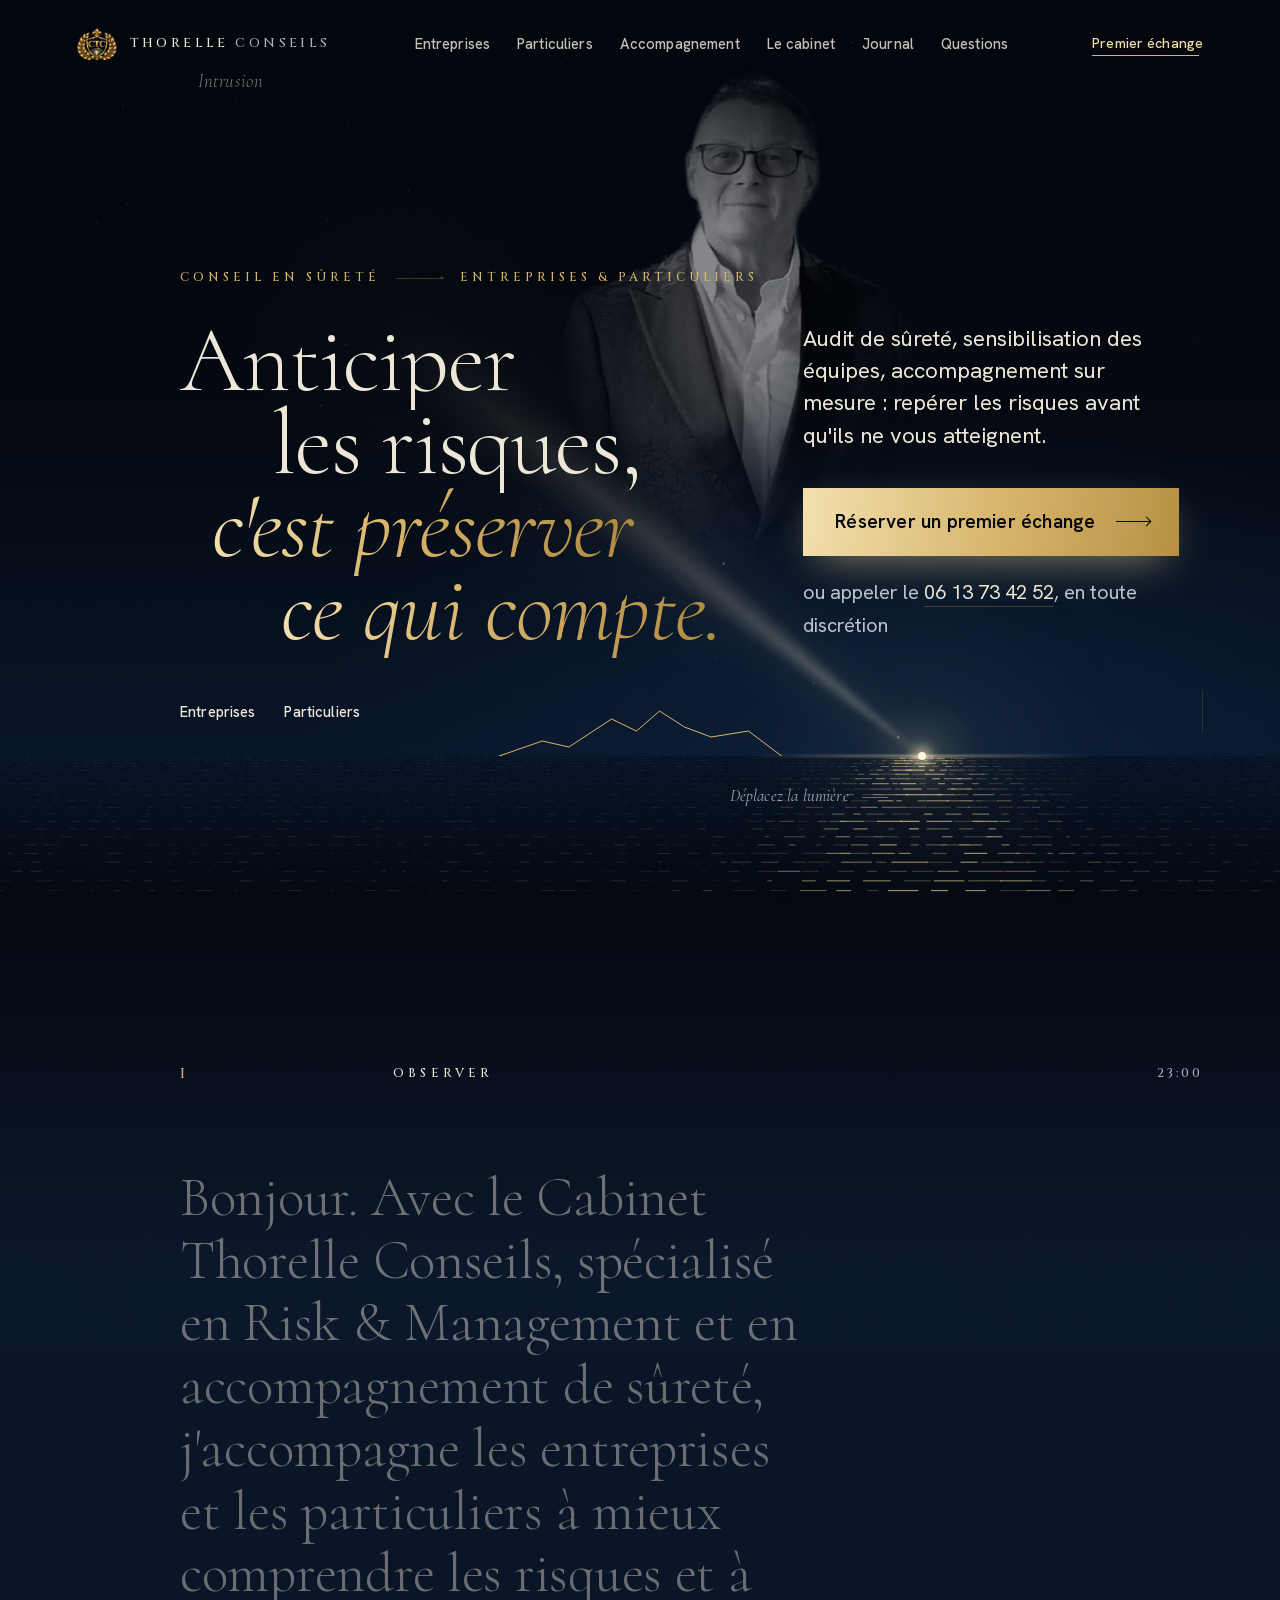
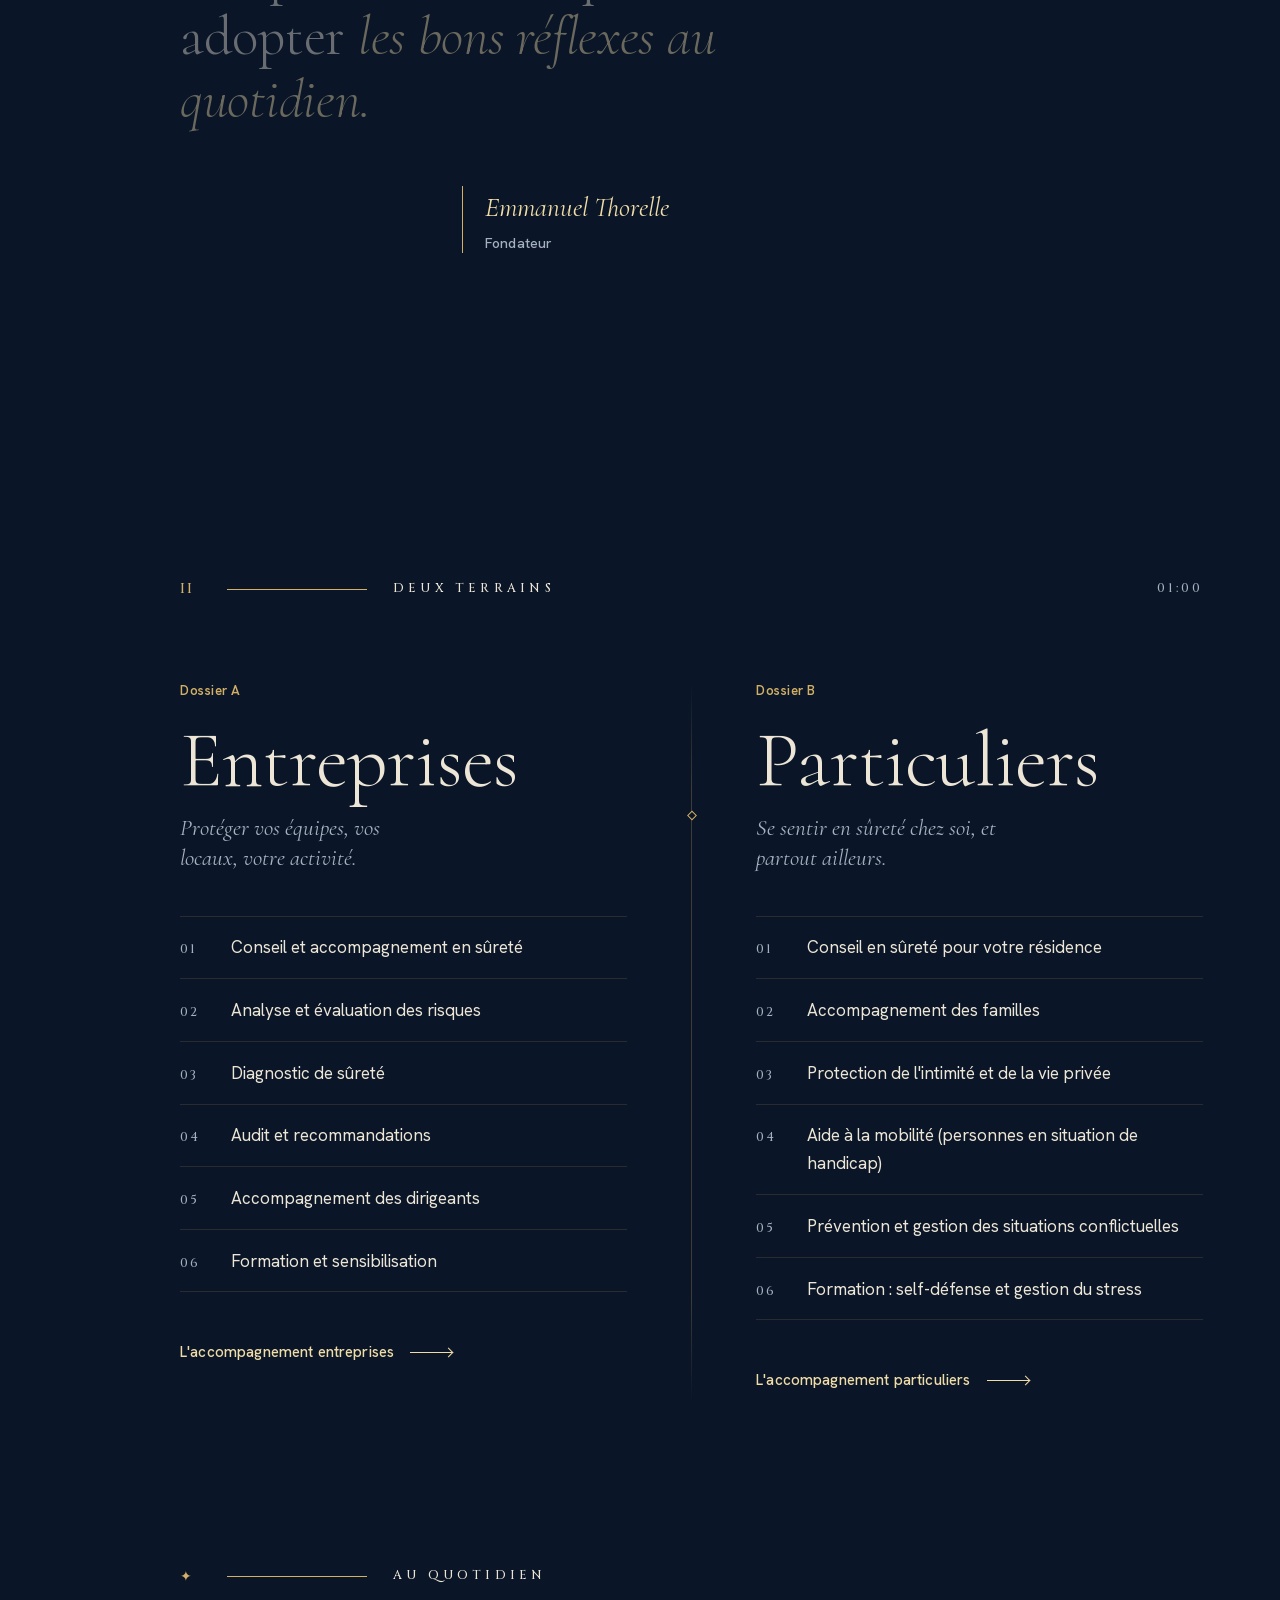
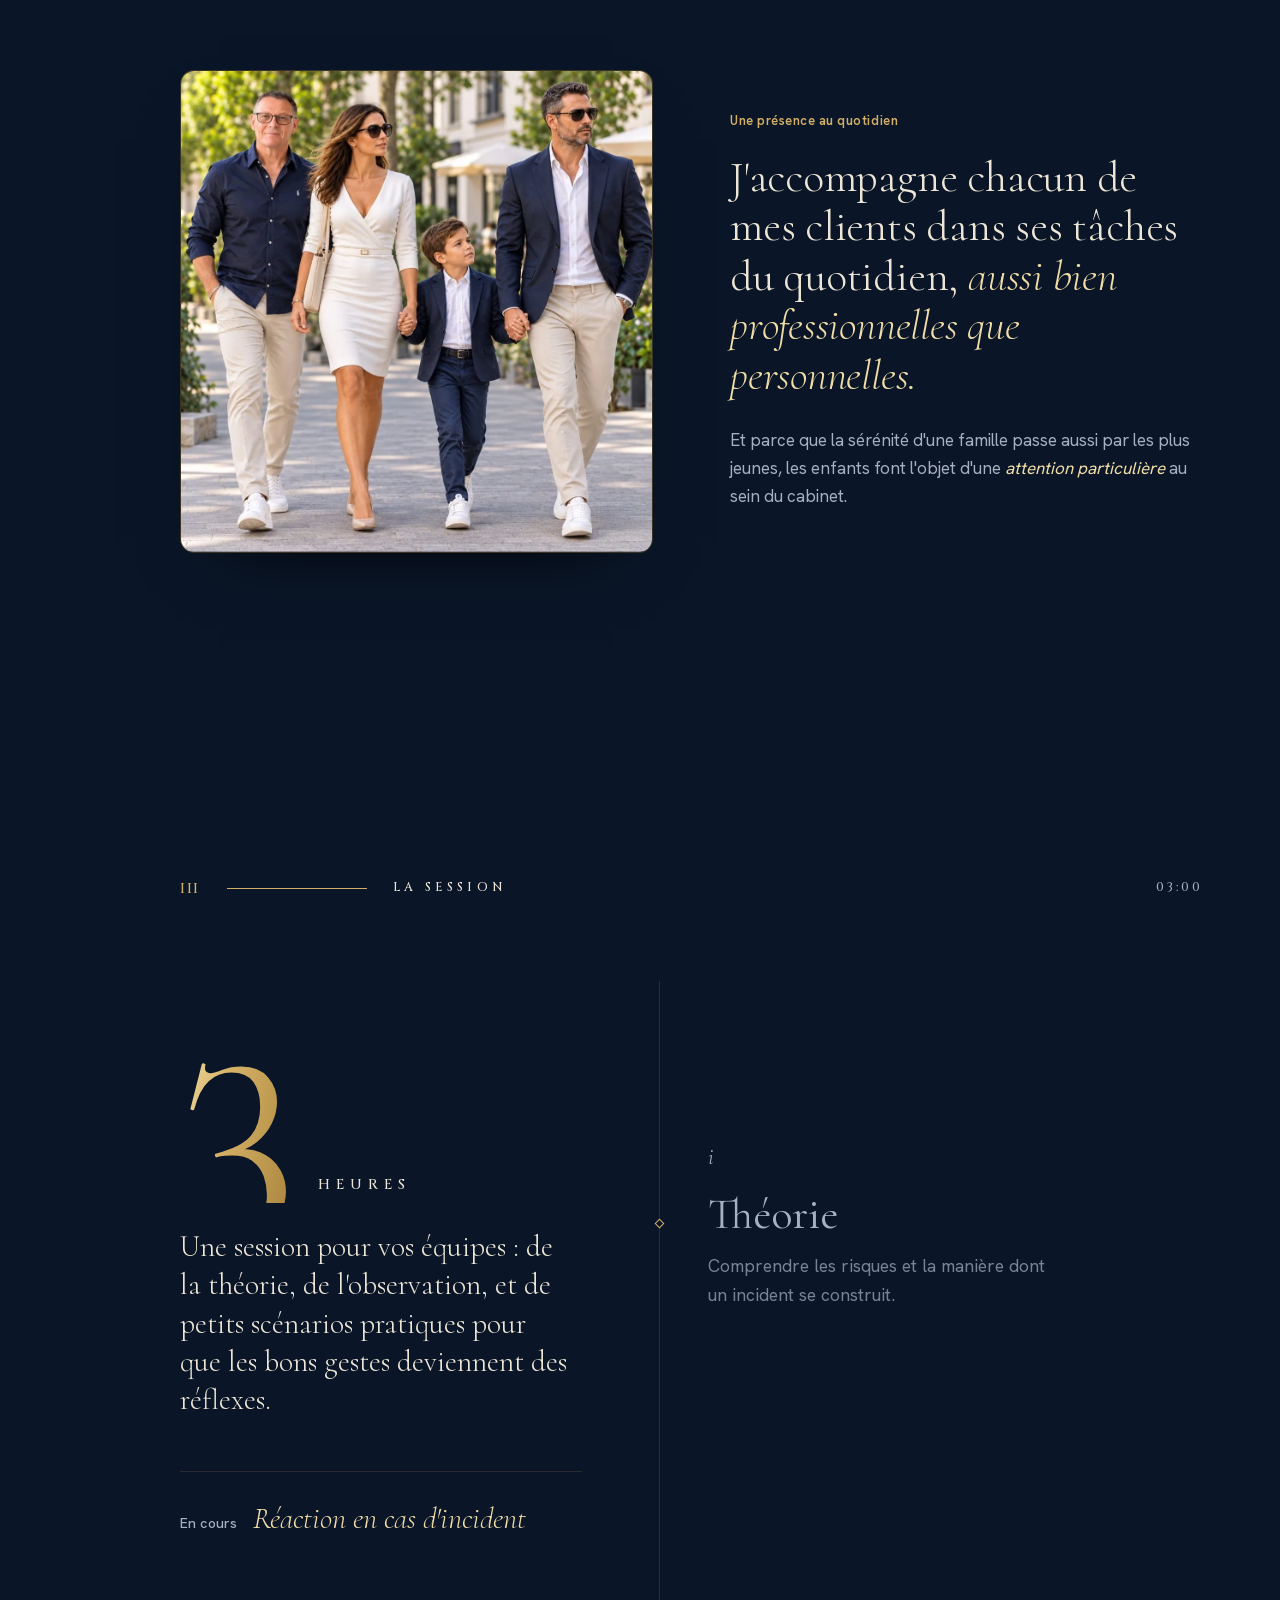
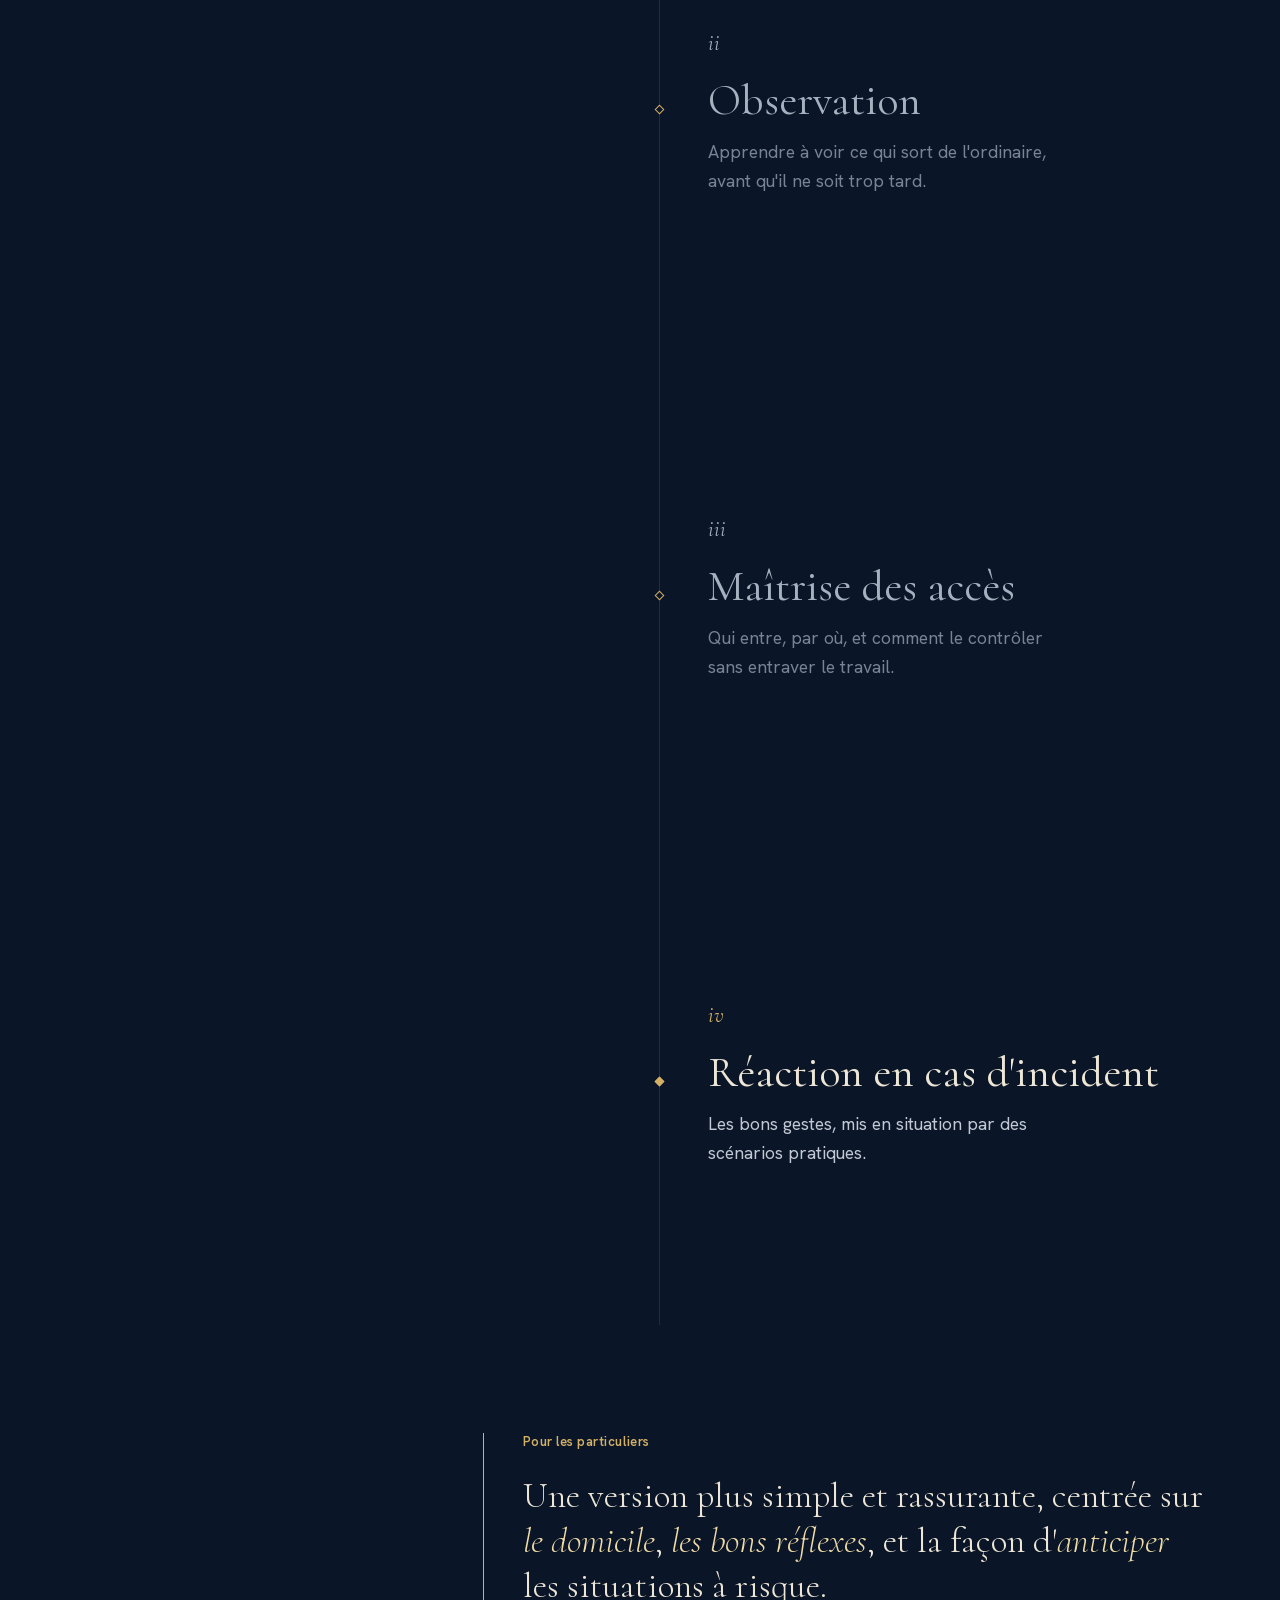
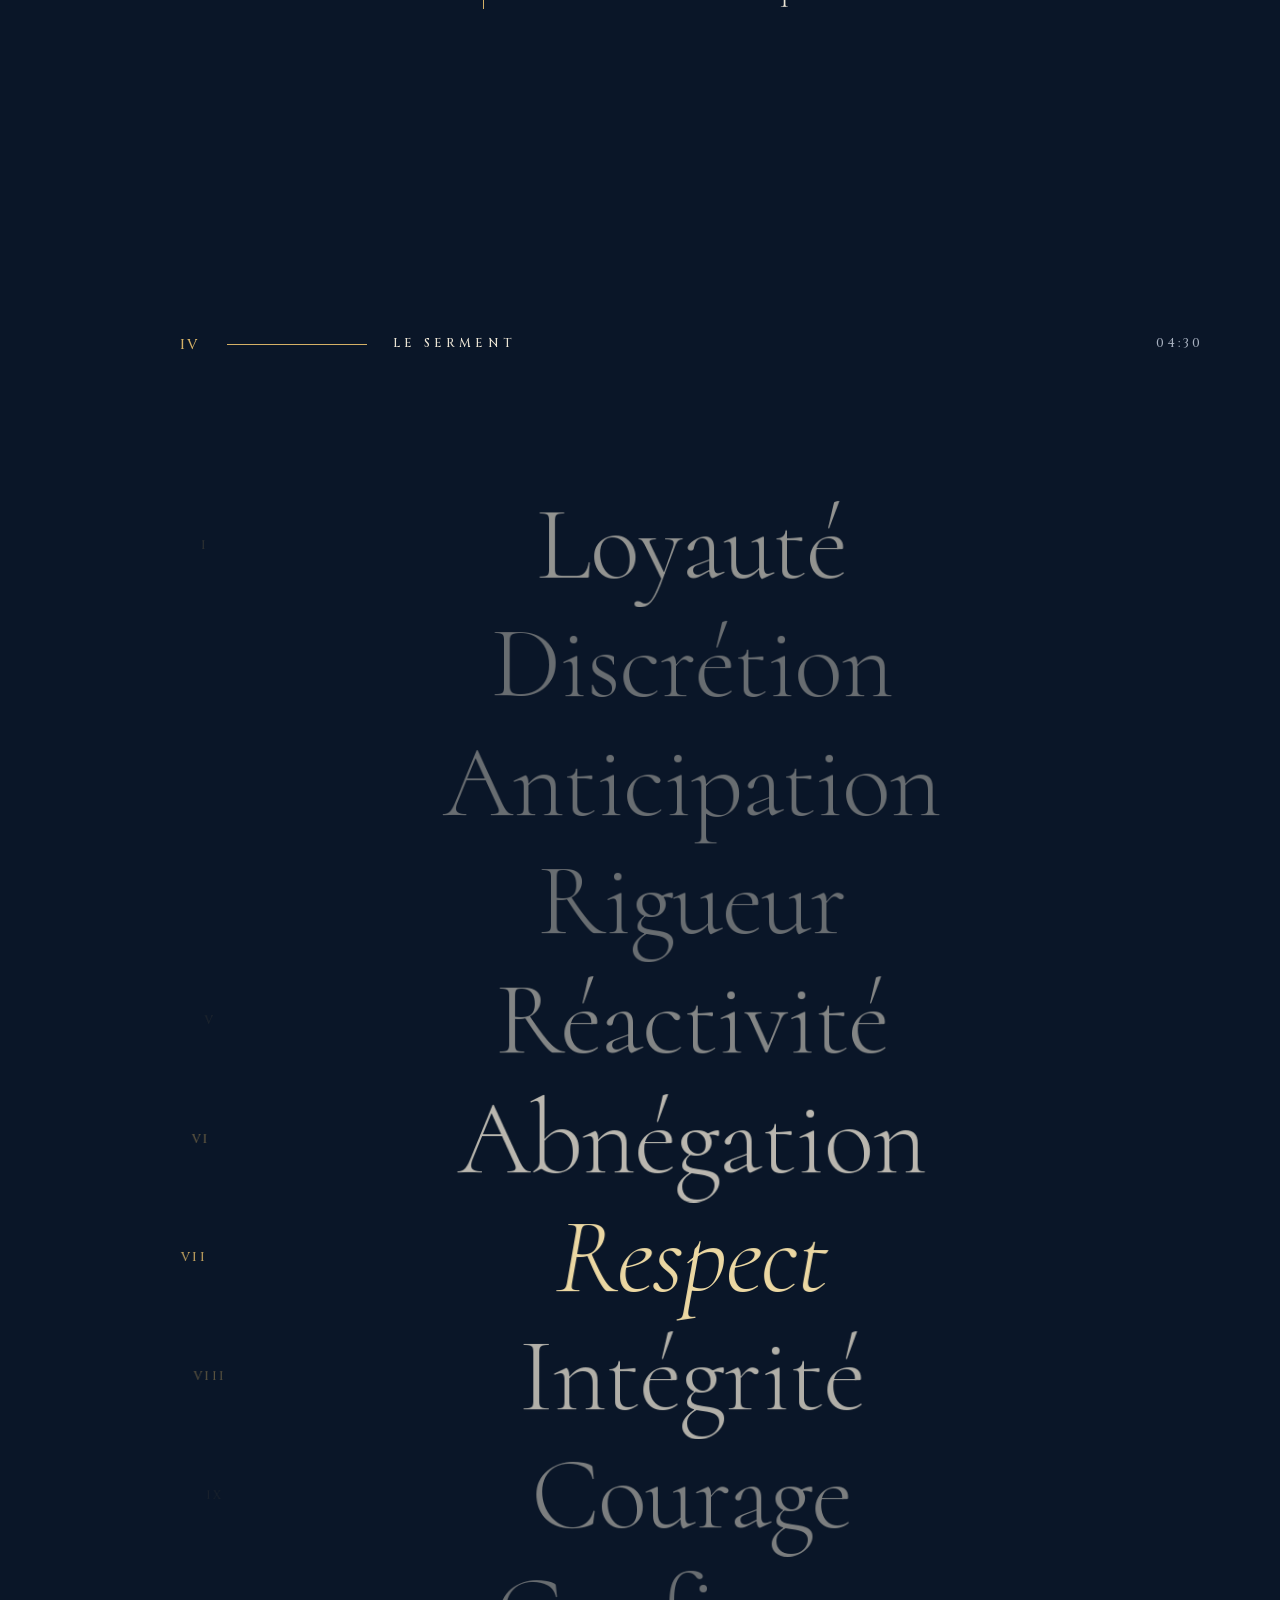
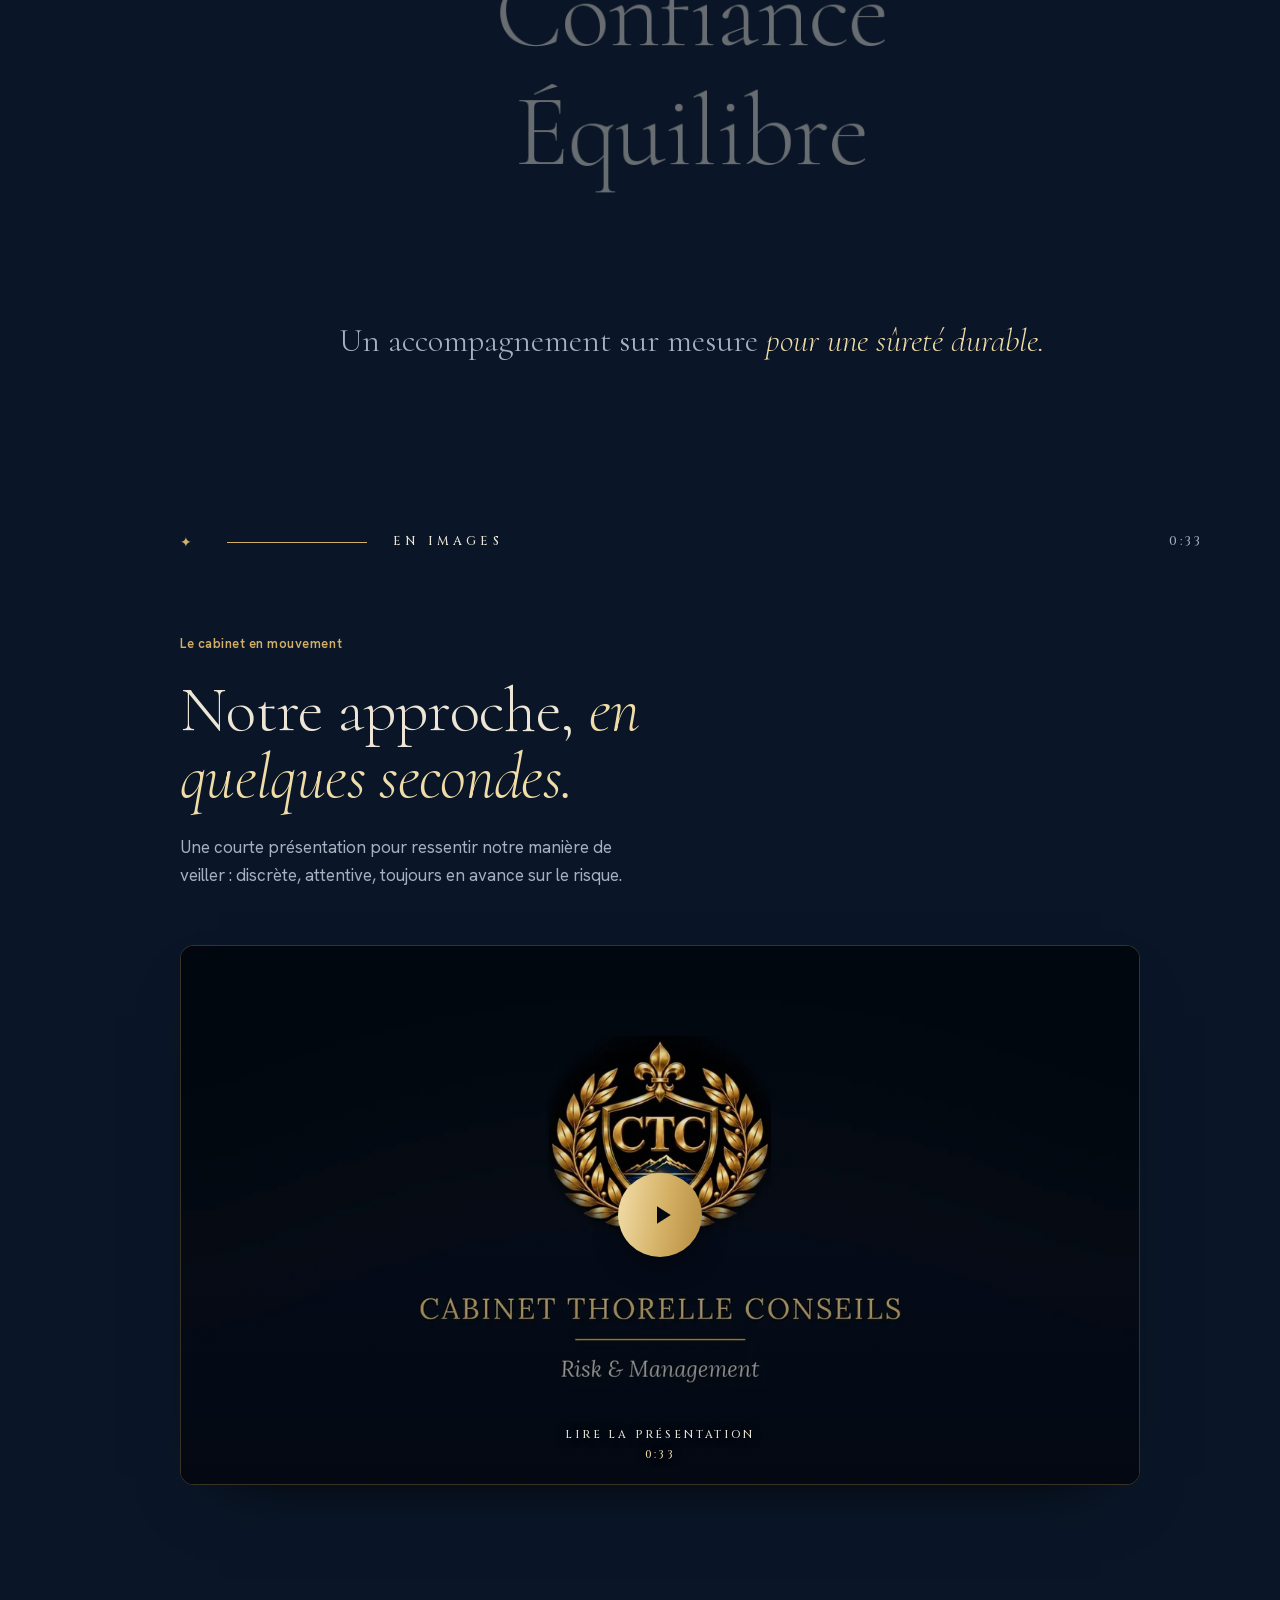
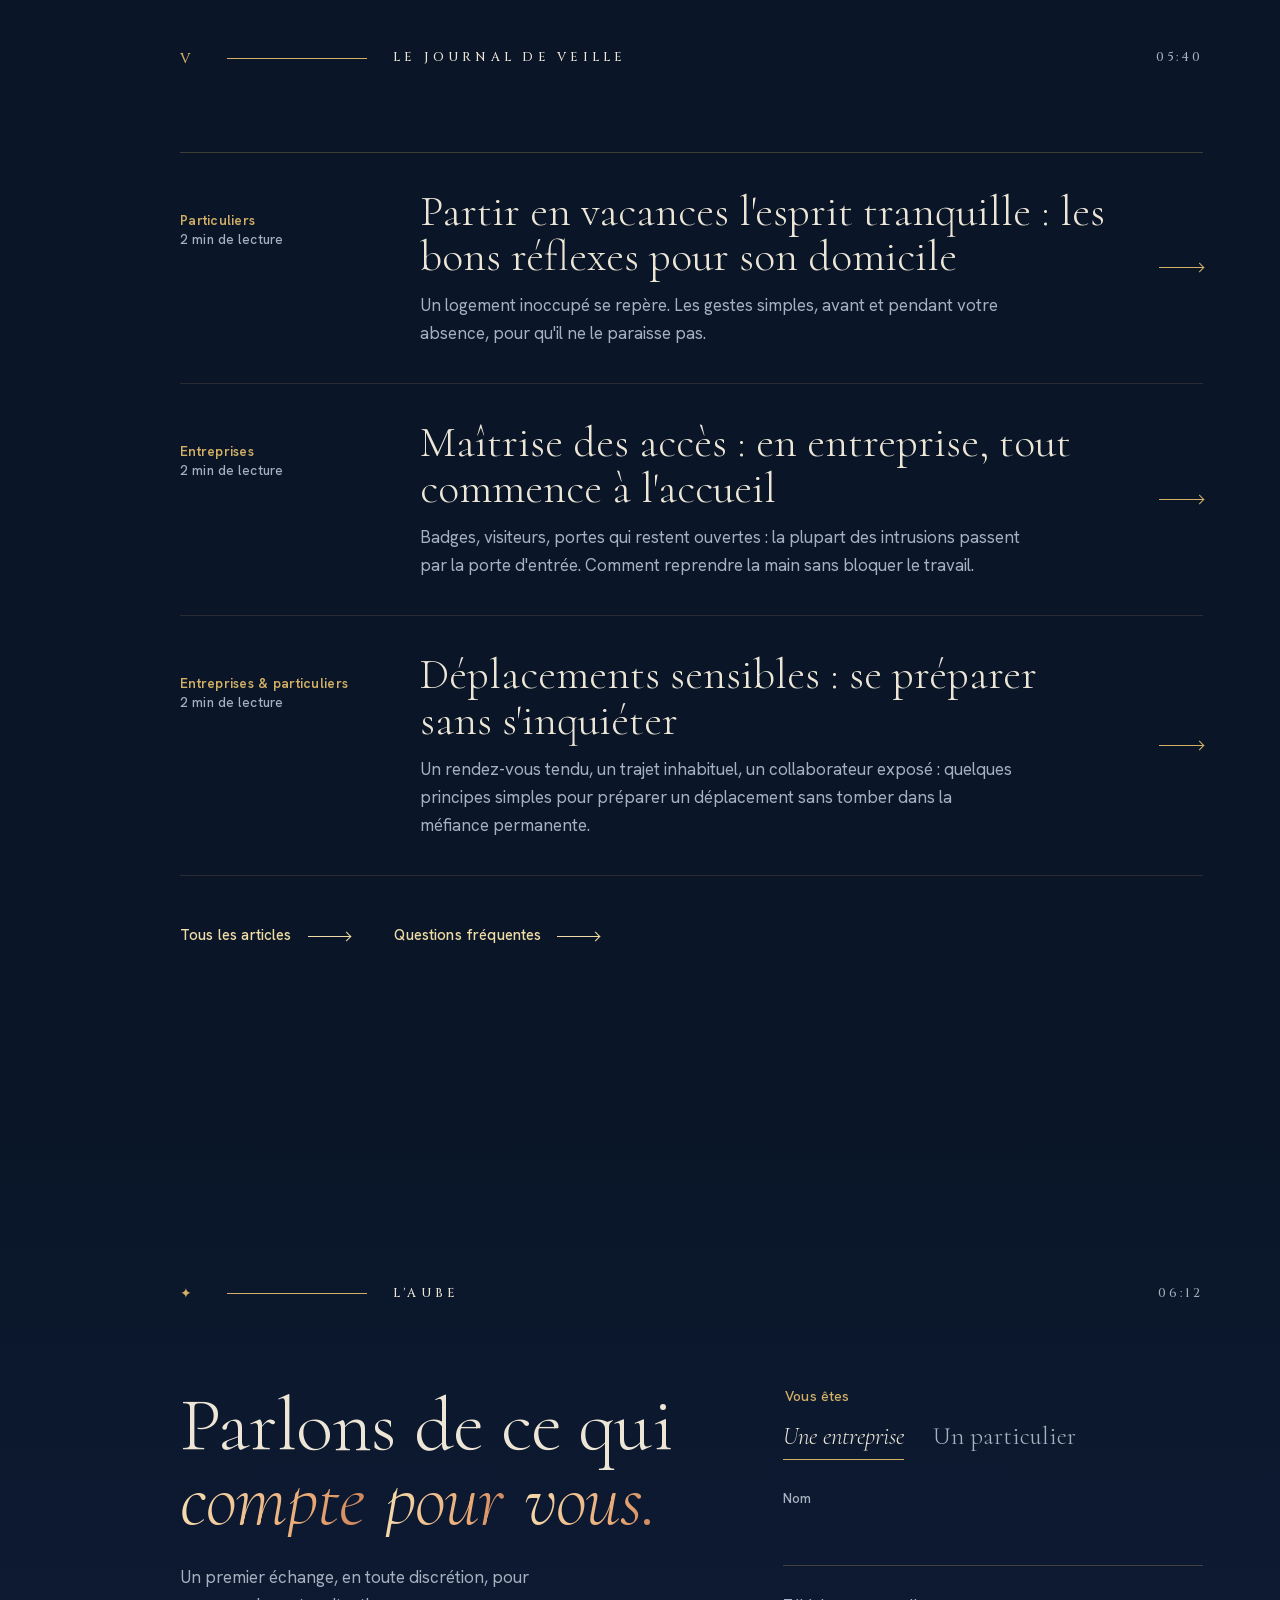
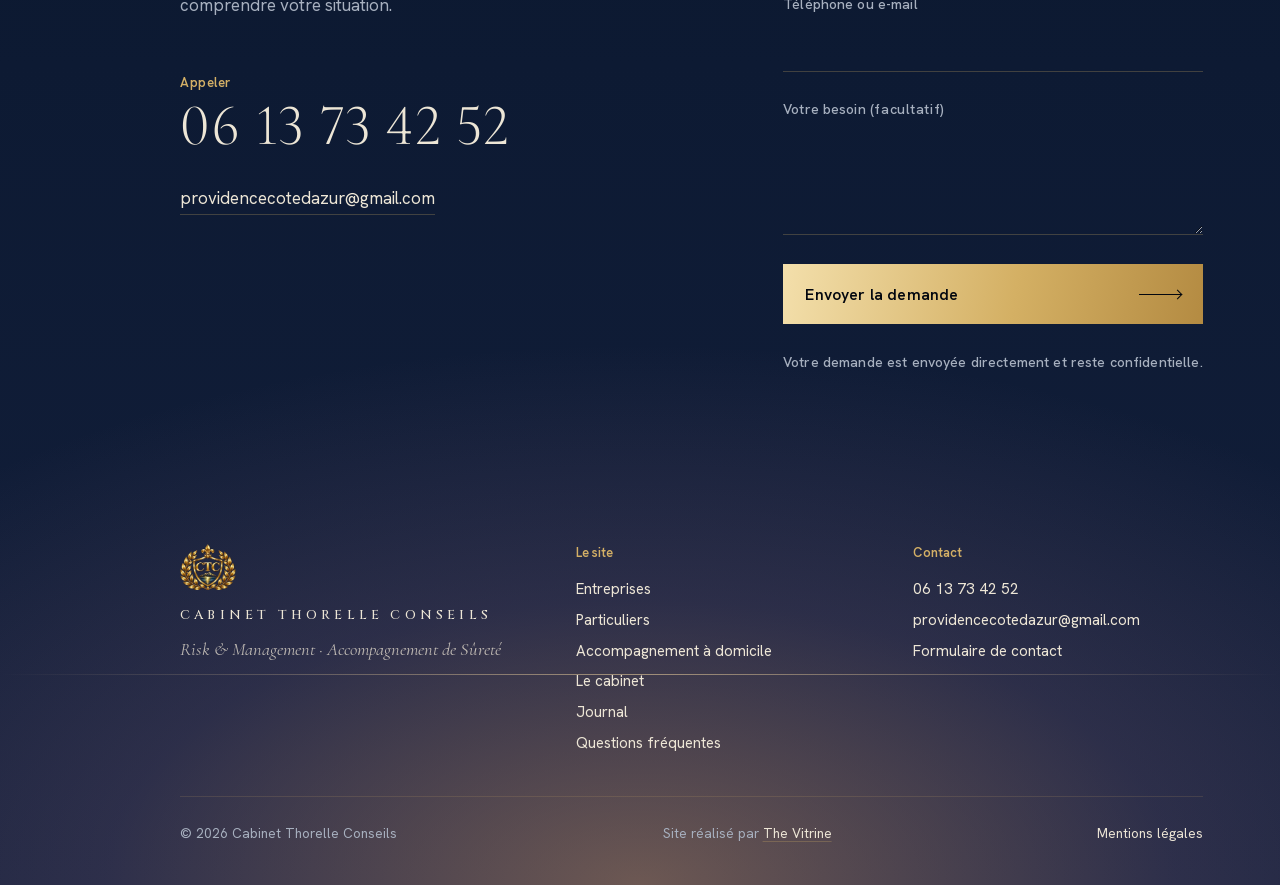
==== commit d7eb138a: "feat(home): add "Au quotidien" family accompaniment section - Add a homepage section (between the tw" ====
--- a/index.html
+++ b/index.html
@@ -25,7 +25,7 @@
   <link rel="preload" href="/fonts/cormorant.woff2" as="font" type="font/woff2" crossorigin>
   <link rel="preload" href="/fonts/cormorant-italic.woff2" as="font" type="font/woff2" crossorigin>
   <link rel="preload" href="/fonts/hanken-grotesk.woff2" as="font" type="font/woff2" crossorigin>
-  <link rel="stylesheet" href="/styles.css?v=20261114b">
+  <link rel="stylesheet" href="/styles.css?v=20261114c">
   <script>document.documentElement.classList.add('js');</script>
   <script type="application/ld+json">{"@context":"https://schema.org","@type":"ProfessionalService","name":"Cabinet Thorelle Conseils","description":"Risk & Management, accompagnement de sûreté pour les entreprises et les particuliers.","url":"https://www.thorellesurete.fr/","telephone":"+33613734252","email":"providencecotedazur@gmail.com","image":"https://www.thorellesurete.fr/assets/og-card.jpg?v=2","logo":"https://www.thorellesurete.fr/assets/crest.png","founder":{"@type":"Person","name":"Emmanuel Thorelle"}}</script>
 </head>
@@ -197,6 +197,28 @@
           </ol>
           <a class="link-line" href="/particuliers/">L'accompagnement particuliers <i aria-hidden="true"></i></a>
         </article>
+      </div>
+    </section>
+
+    <!-- AU QUOTIDIEN -->
+    <section class="quotidien" id="quotidien" aria-labelledby="h-quotidien">
+      <header class="chapter-head">
+        <span class="chapter-num">✦</span>
+        <span class="chapter-rule" data-draw></span>
+        <h2 id="h-quotidien" class="chapter-label">Au quotidien</h2>
+      </header>
+      <div class="quotidien-grid">
+        <figure class="quotidien-photo media-reveal" data-reveal>
+          <picture>
+            <source type="image/webp" srcset="/assets/accompagnement-famille.webp?v=1">
+            <img src="/assets/accompagnement-famille.jpg?v=1" alt="Accompagnement d'une famille dans ses déplacements du quotidien" width="1100" height="1123" loading="lazy" decoding="async">
+          </picture>
+        </figure>
+        <div class="quotidien-copy" data-reveal>
+          <p class="dossier-tag">Une présence au quotidien</p>
+          <p class="manifesto">J'accompagne chacun de mes clients dans ses tâches du quotidien, <em>aussi bien professionnelles que personnelles.</em></p>
+          <p class="quotidien-text">Et parce que la sérénité d'une famille passe aussi par les plus jeunes, les enfants font l'objet d'une <em>attention particulière</em> au sein du cabinet.</p>
+        </div>
       </div>
     </section>
 
--- a/styles.css
+++ b/styles.css
@@ -1003,6 +1003,23 @@
 .teaser { padding: 0 var(--gutter) var(--chapter-pad) var(--gutter-left); }
 .teaser > * { max-width: 1240px; }
 .teaser-foot { margin-top: 2.4rem; display: flex; flex-wrap: wrap; gap: .5rem 2.8rem; }
+
+/* ---------- Au quotidien (home) ---------- */
+.quotidien { padding: 0 var(--gutter) var(--chapter-pad) var(--gutter-left); }
+.quotidien > * { max-width: 1240px; }
+.quotidien-grid { display: grid; gap: clamp(2.2rem, 5vw, 4rem); align-items: center; }
+.quotidien-photo {
+  margin: 0; border-radius: 14px; overflow: hidden;
+  background: var(--nuit); border: 1px solid var(--hair);
+  box-shadow: 0 30px 70px -40px rgba(0, 0, 0, .9);
+}
+.quotidien-photo img { width: 100%; height: 100%; object-fit: cover; }
+.quotidien-copy .manifesto { font-size: clamp(1.9rem, 3.4vw, 3rem); }
+.quotidien-text { margin-top: 1.6rem; color: var(--brume); max-width: 46ch; }
+.quotidien-text em { color: var(--or-pale); font-style: italic; }
+@media (min-width: 860px) {
+  .quotidien-grid { grid-template-columns: 1fr 1fr; gap: clamp(3rem, 6vw, 6rem); }
+}
 
 /* ---------- En images : le film (home) ---------- */
 .reel { padding: 0 var(--gutter) var(--chapter-pad) var(--gutter-left); }
